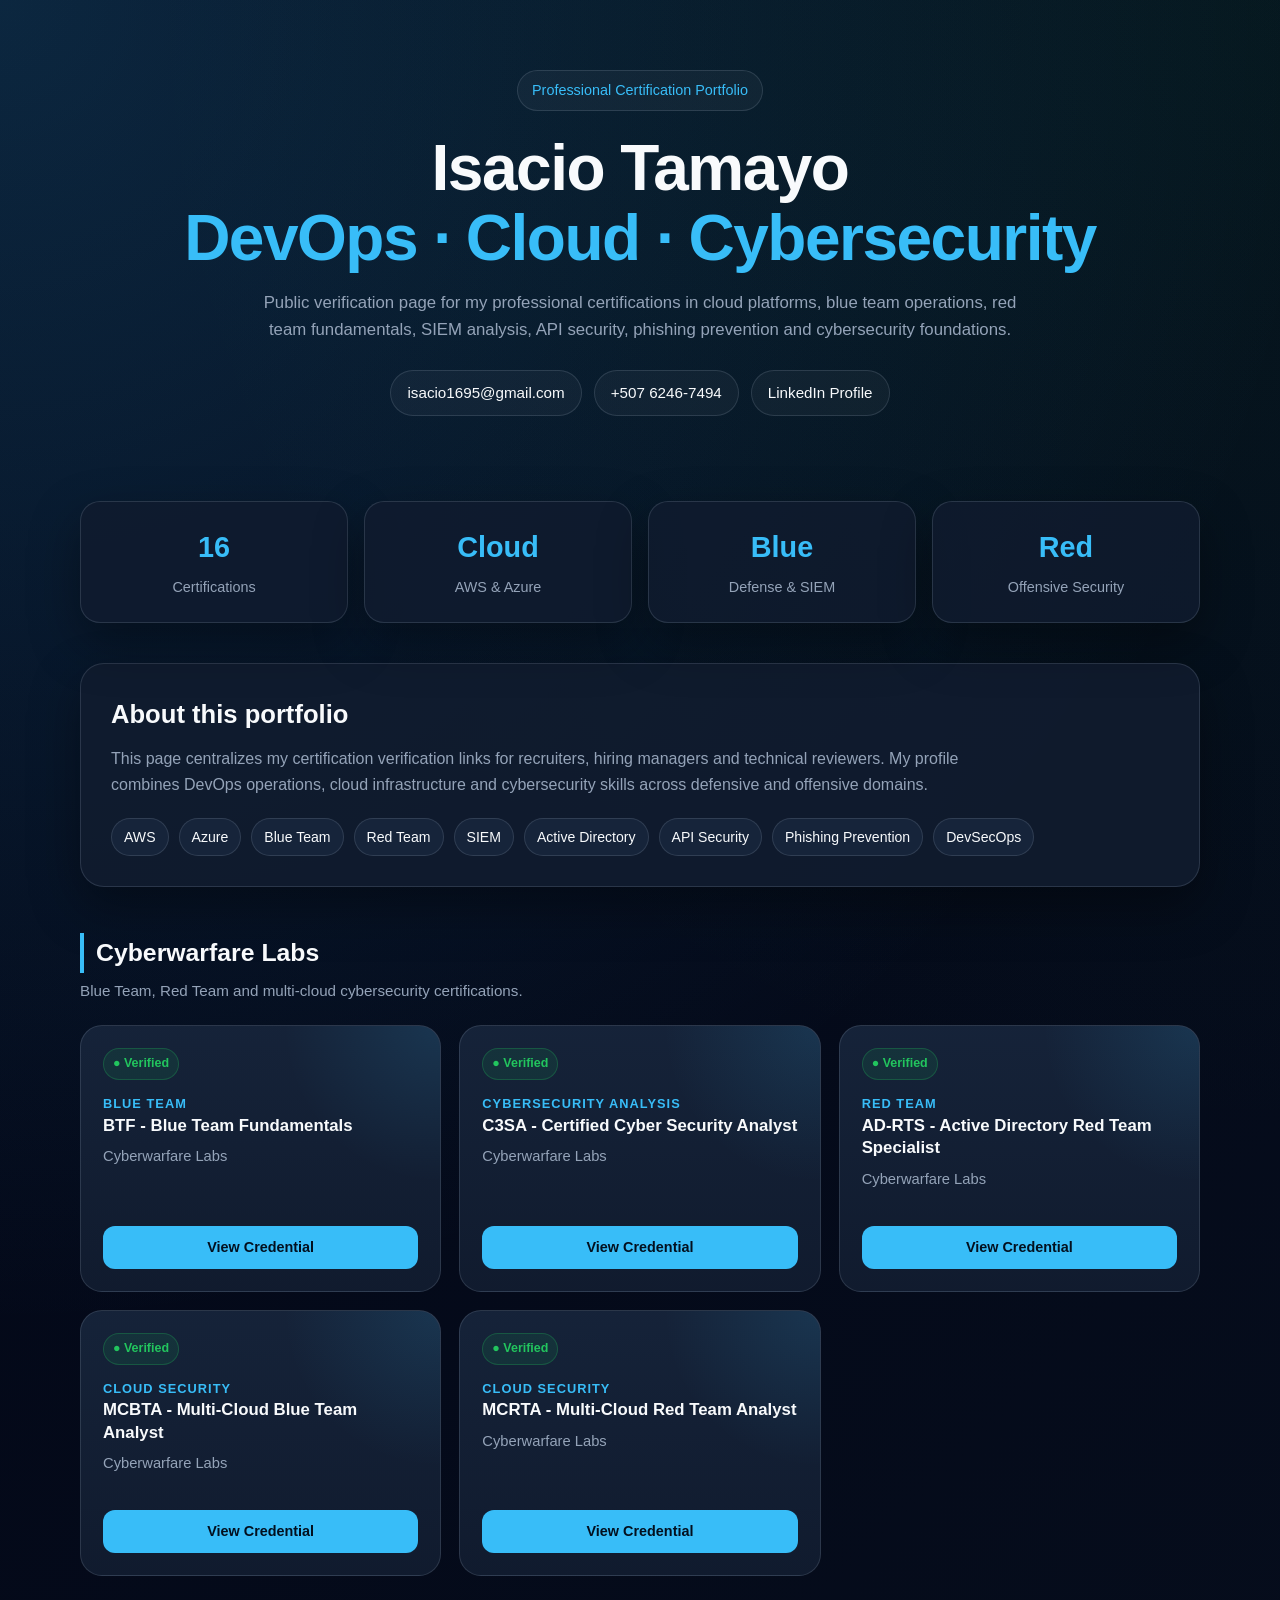
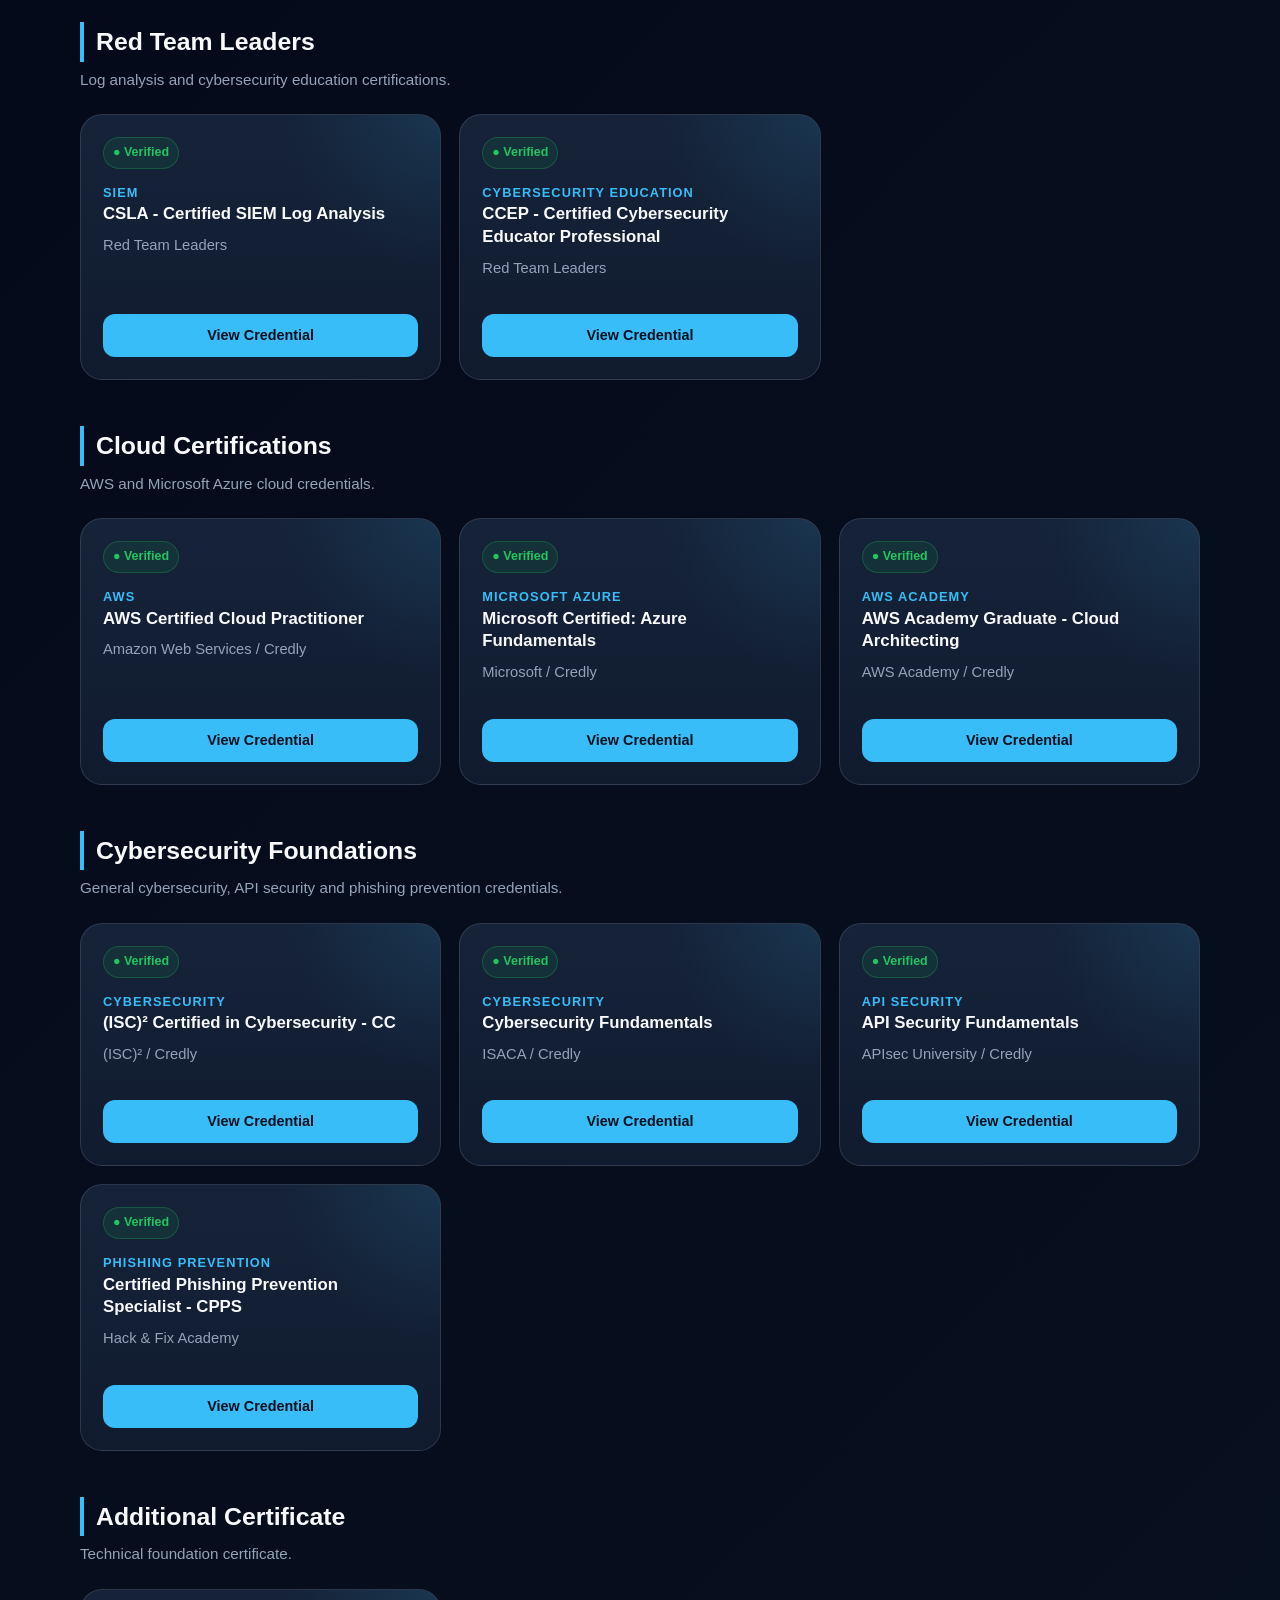
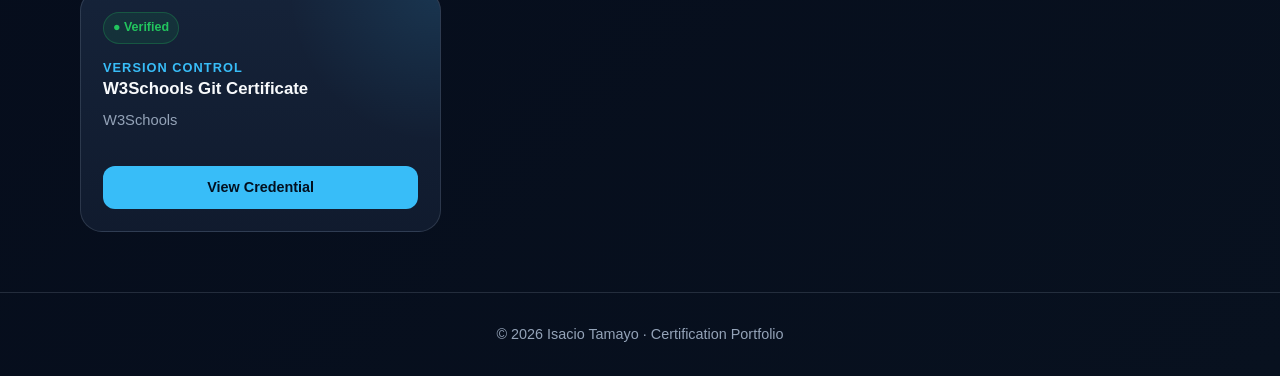
==== index.html @ d06b1fb9 "Crear index.html" ====
<!DOCTYPE html>
<html lang="en">
<head>
  <meta charset="UTF-8" />
  <meta name="viewport" content="width=device-width, initial-scale=1.0" />
  <title>Isacio Tamayo | Certifications Portfolio</title>

  <meta name="description" content="Professional certification portfolio for Isacio Tamayo in DevOps, Cloud, Blue Team, Red Team and Cybersecurity." />
  <meta name="author" content="Isacio Tamayo" />

  <style>
    :root {
      --bg: #08111f;
      --bg-soft: #0f1b2e;
      --card: #111c2f;
      --card-light: #16243a;
      --text: #f8fafc;
      --muted: #94a3b8;
      --accent: #38bdf8;
      --accent-soft: rgba(56, 189, 248, 0.12);
      --border: rgba(148, 163, 184, 0.2);
      --success: #22c55e;
      --shadow: 0 20px 50px rgba(0, 0, 0, 0.35);
    }

    * {
      box-sizing: border-box;
      margin: 0;
      padding: 0;
    }

    html {
      scroll-behavior: smooth;
    }

    body {
      font-family: Inter, Arial, Helvetica, sans-serif;
      background:
        radial-gradient(circle at top left, rgba(56, 189, 248, 0.18), transparent 35%),
        radial-gradient(circle at top right, rgba(34, 197, 94, 0.08), transparent 30%),
        linear-gradient(135deg, #020617, var(--bg));
      color: var(--text);
      line-height: 1.6;
    }

    a {
      color: inherit;
    }

    .container {
      width: min(1120px, 92%);
      margin: auto;
    }

    .hero {
      padding: 70px 0 45px;
      text-align: center;
    }

    .badge-top {
      display: inline-flex;
      align-items: center;
      gap: 8px;
      padding: 8px 14px;
      border: 1px solid var(--border);
      background: rgba(255, 255, 255, 0.04);
      color: var(--accent);
      border-radius: 999px;
      font-size: 0.9rem;
      margin-bottom: 22px;
    }

    .hero h1 {
      font-size: clamp(2.2rem, 5vw, 4rem);
      line-height: 1.1;
      margin-bottom: 16px;
      letter-spacing: -1.5px;
    }

    .hero h1 span {
      color: var(--accent);
    }

    .hero p {
      max-width: 780px;
      margin: 0 auto 26px;
      color: var(--muted);
      font-size: 1.05rem;
    }

    .contact {
      display: flex;
      justify-content: center;
      flex-wrap: wrap;
      gap: 12px;
      margin-top: 24px;
    }

    .contact a {
      text-decoration: none;
      padding: 10px 16px;
      border-radius: 999px;
      border: 1px solid var(--border);
      background: rgba(255, 255, 255, 0.04);
      color: var(--text);
      transition: 0.2s ease;
      font-size: 0.95rem;
    }

    .contact a:hover {
      border-color: var(--accent);
      background: var(--accent-soft);
      color: var(--accent);
    }

    .stats {
      display: grid;
      grid-template-columns: repeat(4, 1fr);
      gap: 16px;
      margin: 40px 0;
    }

    .stat {
      background: rgba(17, 28, 47, 0.82);
      border: 1px solid var(--border);
      border-radius: 20px;
      padding: 22px;
      text-align: center;
      box-shadow: var(--shadow);
    }

    .stat strong {
      display: block;
      font-size: 1.8rem;
      color: var(--accent);
      margin-bottom: 4px;
    }

    .stat span {
      color: var(--muted);
      font-size: 0.9rem;
    }

    .summary {
      background: rgba(17, 28, 47, 0.9);
      border: 1px solid var(--border);
      border-radius: 24px;
      padding: 30px;
      box-shadow: var(--shadow);
      margin-bottom: 42px;
    }

    .summary h2 {
      margin-bottom: 12px;
      font-size: 1.6rem;
    }

    .summary p {
      color: var(--muted);
      max-width: 900px;
    }

    .tags {
      display: flex;
      flex-wrap: wrap;
      gap: 10px;
      margin-top: 20px;
    }

    .tag {
      border: 1px solid var(--border);
      background: var(--card-light);
      padding: 7px 12px;
      border-radius: 999px;
      color: var(--text);
      font-size: 0.88rem;
    }

    section {
      margin: 46px 0;
    }

    .section-header {
      margin-bottom: 22px;
    }

    .section-header h2 {
      font-size: 1.55rem;
      border-left: 4px solid var(--accent);
      padding-left: 12px;
      margin-bottom: 6px;
    }

    .section-header p {
      color: var(--muted);
      font-size: 0.95rem;
    }

    .grid {
      display: grid;
      grid-template-columns: repeat(3, 1fr);
      gap: 18px;
    }

    .cert-card {
      position: relative;
      overflow: hidden;
      background: linear-gradient(180deg, rgba(22, 36, 58, 0.96), rgba(17, 28, 47, 0.96));
      border: 1px solid var(--border);
      border-radius: 22px;
      padding: 22px;
      min-height: 215px;
      display: flex;
      flex-direction: column;
      justify-content: space-between;
      transition: 0.2s ease;
    }

    .cert-card::before {
      content: "";
      position: absolute;
      inset: 0;
      background: radial-gradient(circle at top right, rgba(56, 189, 248, 0.12), transparent 35%);
      pointer-events: none;
    }

    .cert-card:hover {
      transform: translateY(-5px);
      border-color: rgba(56, 189, 248, 0.65);
      box-shadow: var(--shadow);
    }

    .cert-body {
      position: relative;
      z-index: 1;
    }

    .verified {
      display: inline-flex;
      align-items: center;
      gap: 6px;
      color: var(--success);
      background: rgba(34, 197, 94, 0.1);
      border: 1px solid rgba(34, 197, 94, 0.25);
      padding: 5px 9px;
      border-radius: 999px;
      font-size: 0.78rem;
      font-weight: 700;
      margin-bottom: 14px;
    }

    .cert-card h3 {
      font-size: 1.05rem;
      margin-bottom: 8px;
      line-height: 1.35;
    }

    .issuer {
      color: var(--muted);
      font-size: 0.92rem;
      margin-bottom: 16px;
    }

    .category {
      color: var(--accent);
      font-size: 0.8rem;
      font-weight: 700;
      text-transform: uppercase;
      letter-spacing: 0.08em;
    }

    .cert-link {
      position: relative;
      z-index: 1;
      display: inline-flex;
      justify-content: center;
      align-items: center;
      text-decoration: none;
      background: var(--accent);
      color: #03101f;
      padding: 10px 13px;
      border-radius: 12px;
      font-weight: 800;
      font-size: 0.9rem;
      transition: 0.2s ease;
      margin-top: 18px;
    }

    .cert-link:hover {
      filter: brightness(1.08);
      transform: translateY(-1px);
    }

    footer {
      margin-top: 60px;
      padding: 30px 0;
      text-align: center;
      border-top: 1px solid var(--border);
      color: var(--muted);
      font-size: 0.9rem;
    }

    @media (max-width: 900px) {
      .stats {
        grid-template-columns: repeat(2, 1fr);
      }

      .grid {
        grid-template-columns: repeat(2, 1fr);
      }
    }

    @media (max-width: 620px) {
      .hero {
        padding-top: 45px;
      }

      .stats,
      .grid {
        grid-template-columns: 1fr;
      }

      .summary {
        padding: 22px;
      }

      .cert-card {
        min-height: auto;
      }
    }
  </style>
</head>

<body>
  <header class="hero">
    <div class="container">
      <div class="badge-top">Professional Certification Portfolio</div>

      <h1>Isacio Tamayo<br><span>DevOps · Cloud · Cybersecurity</span></h1>

      <p>
        Public verification page for my professional certifications in cloud platforms,
        blue team operations, red team fundamentals, SIEM analysis, API security,
        phishing prevention and cybersecurity foundations.
      </p>

      <div class="contact">
        <a href="mailto:isacio1695@gmail.com">isacio1695@gmail.com</a>
        <a href="tel:+50762467494">+507 6246-7494</a>
        <a href="https://www.linkedin.com/in/isaciotamayo/" target="_blank" rel="noopener noreferrer">LinkedIn Profile</a>
      </div>
    </div>
  </header>

  <main class="container">
    <div class="stats">
      <div class="stat">
        <strong>16</strong>
        <span>Certifications</span>
      </div>
      <div class="stat">
        <strong>Cloud</strong>
        <span>AWS & Azure</span>
      </div>
      <div class="stat">
        <strong>Blue</strong>
        <span>Defense & SIEM</span>
      </div>
      <div class="stat">
        <strong>Red</strong>
        <span>Offensive Security</span>
      </div>
    </div>

    <div class="summary">
      <h2>About this portfolio</h2>
      <p>
        This page centralizes my certification verification links for recruiters,
        hiring managers and technical reviewers. My profile combines DevOps operations,
        cloud infrastructure and cybersecurity skills across defensive and offensive domains.
      </p>

      <div class="tags">
        <span class="tag">AWS</span>
        <span class="tag">Azure</span>
        <span class="tag">Blue Team</span>
        <span class="tag">Red Team</span>
        <span class="tag">SIEM</span>
        <span class="tag">Active Directory</span>
        <span class="tag">API Security</span>
        <span class="tag">Phishing Prevention</span>
        <span class="tag">DevSecOps</span>
      </div>
    </div>

    <section>
      <div class="section-header">
        <h2>Cyberwarfare Labs</h2>
        <p>Blue Team, Red Team and multi-cloud cybersecurity certifications.</p>
      </div>

      <div class="grid">
        <article class="cert-card">
          <div class="cert-body">
            <div class="verified">● Verified</div>
            <div class="category">Blue Team</div>
            <h3>BTF - Blue Team Fundamentals</h3>
            <p class="issuer">Cyberwarfare Labs</p>
          </div>
          <a class="cert-link" href="https://labs.cyberwarfare.live/credential/achievement/69460b5f9f54e3df3cbbfce0" target="_blank" rel="noopener noreferrer">View Credential</a>
        </article>

        <article class="cert-card">
          <div class="cert-body">
            <div class="verified">● Verified</div>
            <div class="category">Cybersecurity Analysis</div>
            <h3>C3SA - Certified Cyber Security Analyst</h3>
            <p class="issuer">Cyberwarfare Labs</p>
          </div>
          <a class="cert-link" href="https://labs.cyberwarfare.live/credential/achievement/696ad4a96d896ee834707cb6" target="_blank" rel="noopener noreferrer">View Credential</a>
        </article>

        <article class="cert-card">
          <div class="cert-body">
            <div class="verified">● Verified</div>
            <div class="category">Red Team</div>
            <h3>AD-RTS - Active Directory Red Team Specialist</h3>
            <p class="issuer">Cyberwarfare Labs</p>
          </div>
          <a class="cert-link" href="https://labs.cyberwarfare.live/credential/achievement/69ef076441c9cc82906744a0" target="_blank" rel="noopener noreferrer">View Credential</a>
        </article>

        <article class="cert-card">
          <div class="cert-body">
            <div class="verified">● Verified</div>
            <div class="category">Cloud Security</div>
            <h3>MCBTA - Multi-Cloud Blue Team Analyst</h3>
            <p class="issuer">Cyberwarfare Labs</p>
          </div>
          <a class="cert-link" href="https://labs.cyberwarfare.live/credential/achievement/69be17f53f6937a0d91e0193" target="_blank" rel="noopener noreferrer">View Credential</a>
        </article>

        <article class="cert-card">
          <div class="cert-body">
            <div class="verified">● Verified</div>
            <div class="category">Cloud Security</div>
            <h3>MCRTA - Multi-Cloud Red Team Analyst</h3>
            <p class="issuer">Cyberwarfare Labs</p>
          </div>
          <a class="cert-link" href="https://labs.cyberwarfare.live/credential/achievement/69b8d61ac7ba6425e4980924" target="_blank" rel="noopener noreferrer">View Credential</a>
        </article>
      </div>
    </section>

    <section>
      <div class="section-header">
        <h2>Red Team Leaders</h2>
        <p>Log analysis and cybersecurity education certifications.</p>
      </div>

      <div class="grid">
        <article class="cert-card">
          <div class="cert-body">
            <div class="verified">● Verified</div>
            <div class="category">SIEM</div>
            <h3>CSLA - Certified SIEM Log Analysis</h3>
            <p class="issuer">Red Team Leaders</p>
          </div>
          <a class="cert-link" href="https://courses.redteamleaders.com/exam-completion/099fa897246fdd3c" target="_blank" rel="noopener noreferrer">View Credential</a>
        </article>

        <article class="cert-card">
          <div class="cert-body">
            <div class="verified">● Verified</div>
            <div class="category">Cybersecurity Education</div>
            <h3>CCEP - Certified Cybersecurity Educator Professional</h3>
            <p class="issuer">Red Team Leaders</p>
          </div>
          <a class="cert-link" href="https://courses.redteamleaders.com/exam-completion/eac57de91b47fc5b" target="_blank" rel="noopener noreferrer">View Credential</a>
        </article>
      </div>
    </section>

    <section>
      <div class="section-header">
        <h2>Cloud Certifications</h2>
        <p>AWS and Microsoft Azure cloud credentials.</p>
      </div>

      <div class="grid">
        <article class="cert-card">
          <div class="cert-body">
            <div class="verified">● Verified</div>
            <div class="category">AWS</div>
            <h3>AWS Certified Cloud Practitioner</h3>
            <p class="issuer">Amazon Web Services / Credly</p>
          </div>
          <a class="cert-link" href="https://www.credly.com/earner/earned/badge/c8dfe8b6-7400-4ade-a964-c6189845dde5" target="_blank" rel="noopener noreferrer">View Credential</a>
        </article>

        <article class="cert-card">
          <div class="cert-body">
            <div class="verified">● Verified</div>
            <div class="category">Microsoft Azure</div>
            <h3>Microsoft Certified: Azure Fundamentals</h3>
            <p class="issuer">Microsoft / Credly</p>
          </div>
          <a class="cert-link" href="https://www.credly.com/badges/b7243565-e5a3-4419-88e7-b3b315193b72/public_url" target="_blank" rel="noopener noreferrer">View Credential</a>
        </article>

        <article class="cert-card">
          <div class="cert-body">
            <div class="verified">● Verified</div>
            <div class="category">AWS Academy</div>
            <h3>AWS Academy Graduate - Cloud Architecting</h3>
            <p class="issuer">AWS Academy / Credly</p>
          </div>
          <a class="cert-link" href="https://www.credly.com/badges/f8daa647-c096-4b6d-a9be-473a920c295f/public_url" target="_blank" rel="noopener noreferrer">View Credential</a>
        </article>
      </div>
    </section>

    <section>
      <div class="section-header">
        <h2>Cybersecurity Foundations</h2>
        <p>General cybersecurity, API security and phishing prevention credentials.</p>
      </div>

      <div class="grid">
        <article class="cert-card">
          <div class="cert-body">
            <div class="verified">● Verified</div>
            <div class="category">Cybersecurity</div>
            <h3>(ISC)² Certified in Cybersecurity - CC</h3>
            <p class="issuer">(ISC)² / Credly</p>
          </div>
          <a class="cert-link" href="https://www.credly.com/badges/cc5c1393-2a30-4ae9-bdca-4a72f9d54a81/public_url" target="_blank" rel="noopener noreferrer">View Credential</a>
        </article>

        <article class="cert-card">
          <div class="cert-body">
            <div class="verified">● Verified</div>
            <div class="category">Cybersecurity</div>
            <h3>Cybersecurity Fundamentals</h3>
            <p class="issuer">ISACA / Credly</p>
          </div>
          <a class="cert-link" href="https://www.credly.com/earner/earned/badge/f949cec2-73e9-4dce-9a60-4c4a92e8689a" target="_blank" rel="noopener noreferrer">View Credential</a>
        </article>

        <article class="cert-card">
          <div class="cert-body">
            <div class="verified">● Verified</div>
            <div class="category">API Security</div>
            <h3>API Security Fundamentals</h3>
            <p class="issuer">APIsec University / Credly</p>
          </div>
          <a class="cert-link" href="https://www.credly.com/badges/e843fc69-724f-4def-8280-08baeab36c3f/public_url" target="_blank" rel="noopener noreferrer">View Credential</a>
        </article>

        <article class="cert-card">
          <div class="cert-body">
            <div class="verified">● Verified</div>
            <div class="category">Phishing Prevention</div>
            <h3>Certified Phishing Prevention Specialist - CPPS</h3>
            <p class="issuer">Hack & Fix Academy</p>
          </div>
          <a class="cert-link" href="https://academy.hackandfix.com/certificate-page/?user=9755&course=53700" target="_blank" rel="noopener noreferrer">View Credential</a>
        </article>
      </div>
    </section>

    <section>
      <div class="section-header">
        <h2>Additional Certificate</h2>
        <p>Technical foundation certificate.</p>
      </div>

      <div class="grid">
        <article class="cert-card">
          <div class="cert-body">
            <div class="verified">● Verified</div>
            <div class="category">Version Control</div>
            <h3>W3Schools Git Certificate</h3>
            <p class="issuer">W3Schools</p>
          </div>
          <a class="cert-link" href="https://verify.w3schools.com/1P2P8JME6N" target="_blank" rel="noopener noreferrer">View Credential</a>
        </article>
      </div>
    </section>
  </main>

  <footer>
    <p>© 2026 Isacio Tamayo · Certification Portfolio</p>
  </footer>
</body>
</html>
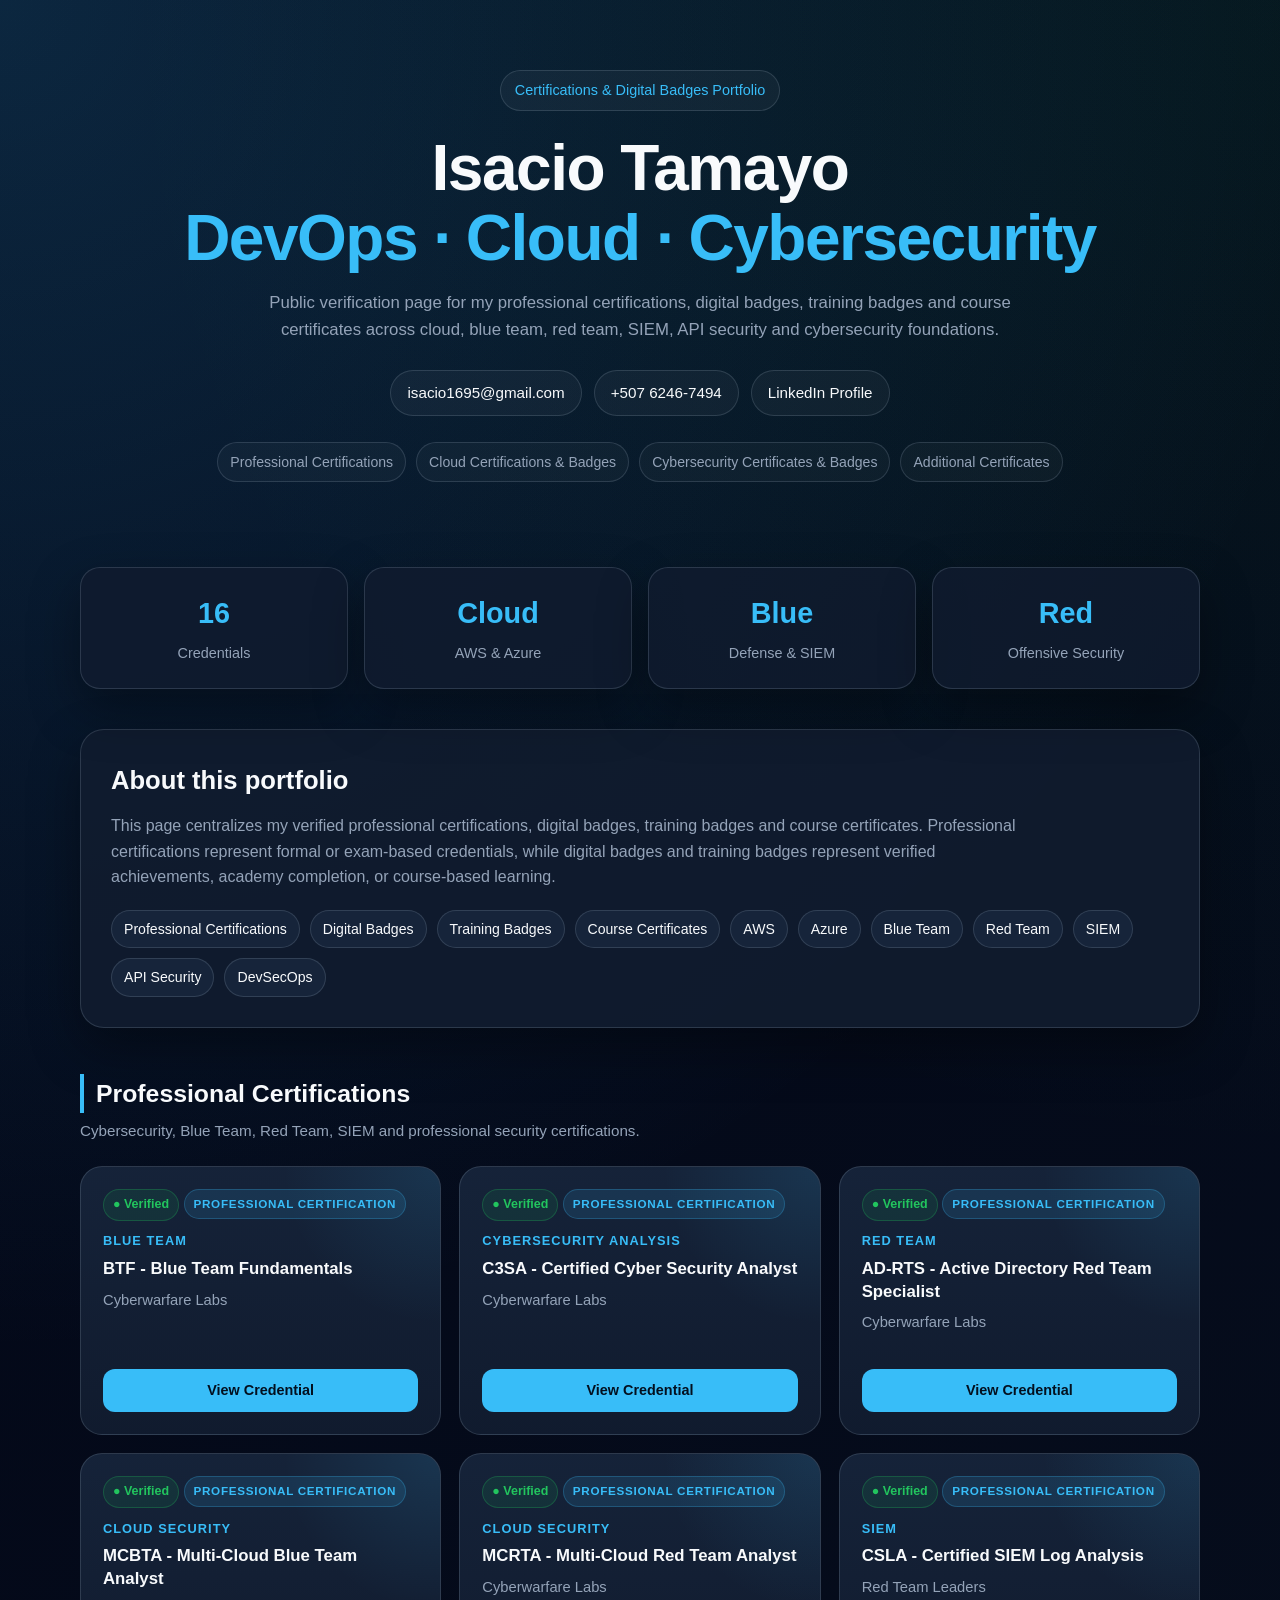
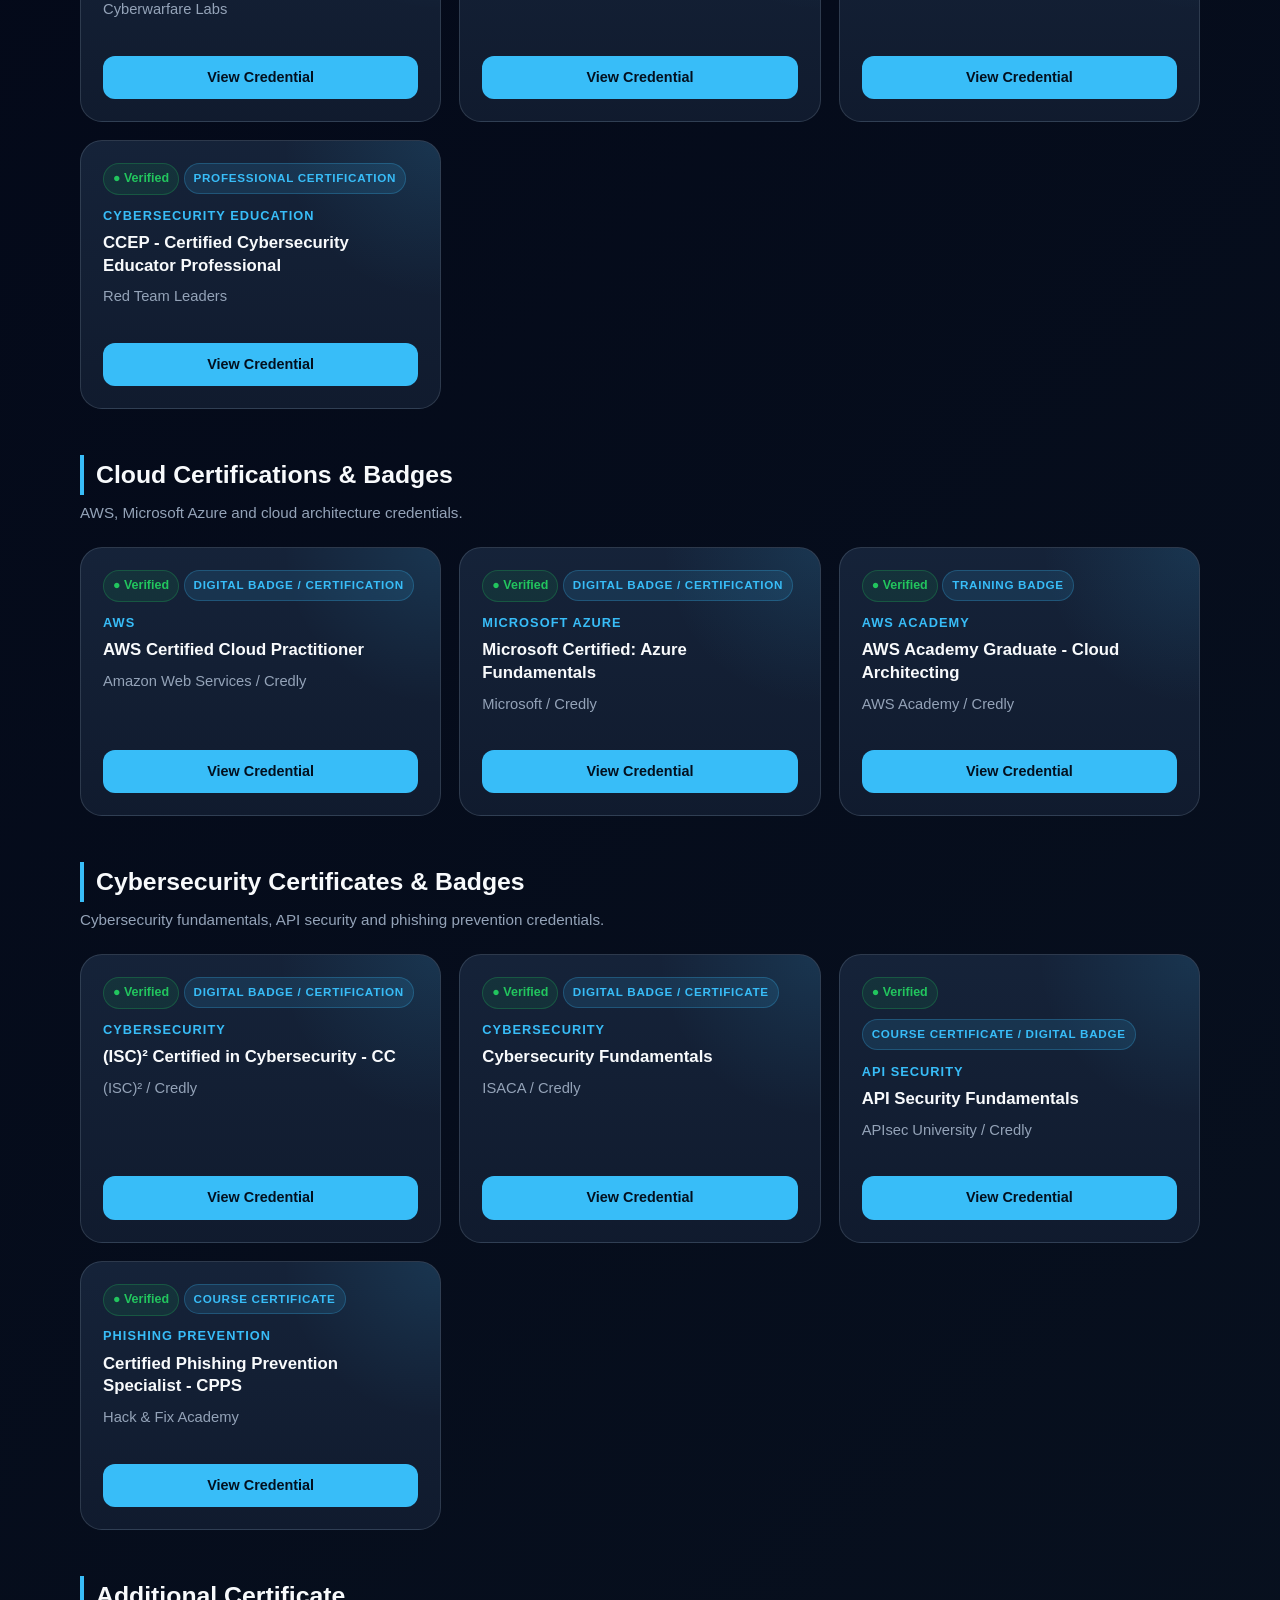
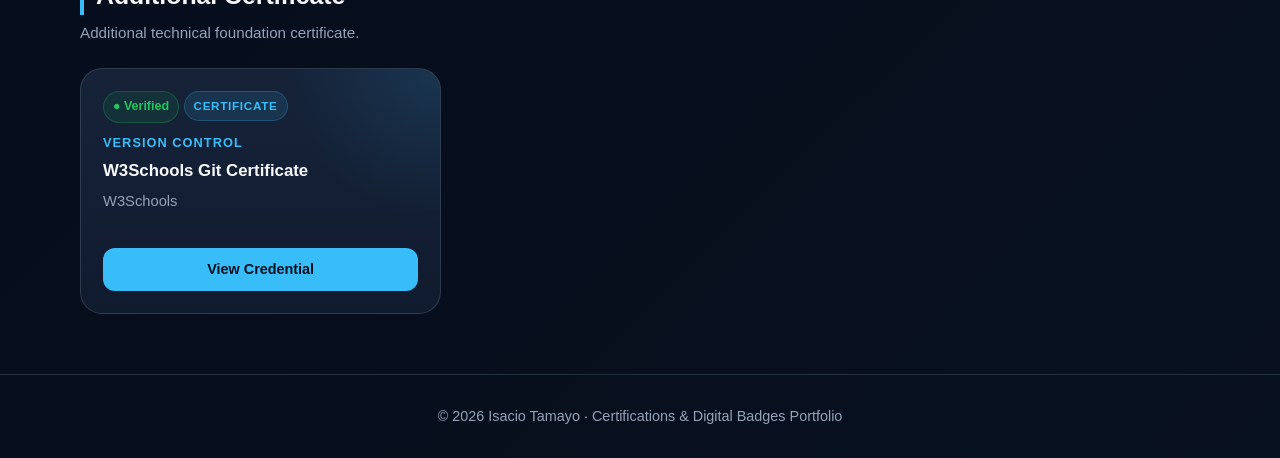
==== commit cbdc60b3: "Actualizar index.html" ====
--- a/index.html
+++ b/index.html
@@ -3,22 +3,22 @@
 <head>
   <meta charset="UTF-8" />
   <meta name="viewport" content="width=device-width, initial-scale=1.0" />
-  <title>Isacio Tamayo | Certifications Portfolio</title>
-
-  <meta name="description" content="Professional certification portfolio for Isacio Tamayo in DevOps, Cloud, Blue Team, Red Team and Cybersecurity." />
+
+  <title>Isacio Tamayo | Certifications & Badges</title>
+
+  <meta name="description" content="Professional certifications and digital badges portfolio for Isacio Tamayo in DevOps, Cloud and Cybersecurity." />
   <meta name="author" content="Isacio Tamayo" />
 
   <style>
     :root {
       --bg: #08111f;
-      --bg-soft: #0f1b2e;
       --card: #111c2f;
       --card-light: #16243a;
       --text: #f8fafc;
       --muted: #94a3b8;
       --accent: #38bdf8;
       --accent-soft: rgba(56, 189, 248, 0.12);
-      --border: rgba(148, 163, 184, 0.2);
+      --border: rgba(148, 163, 184, 0.22);
       --success: #22c55e;
       --shadow: 0 20px 50px rgba(0, 0, 0, 0.35);
     }
@@ -43,10 +43,6 @@
       line-height: 1.6;
     }
 
-    a {
-      color: inherit;
-    }
-
     .container {
       width: min(1120px, 92%);
       margin: auto;
@@ -59,8 +55,6 @@
 
     .badge-top {
       display: inline-flex;
-      align-items: center;
-      gap: 8px;
       padding: 8px 14px;
       border: 1px solid var(--border);
       background: rgba(255, 255, 255, 0.04);
@@ -82,7 +76,7 @@
     }
 
     .hero p {
-      max-width: 780px;
+      max-width: 820px;
       margin: 0 auto 26px;
       color: var(--muted);
       font-size: 1.05rem;
@@ -113,6 +107,29 @@
       color: var(--accent);
     }
 
+    .nav {
+      display: flex;
+      justify-content: center;
+      flex-wrap: wrap;
+      gap: 10px;
+      margin-top: 26px;
+    }
+
+    .nav a {
+      text-decoration: none;
+      color: var(--muted);
+      border: 1px solid var(--border);
+      padding: 8px 12px;
+      border-radius: 999px;
+      font-size: 0.88rem;
+      background: rgba(255, 255, 255, 0.03);
+    }
+
+    .nav a:hover {
+      color: var(--accent);
+      border-color: var(--accent);
+    }
+
     .stats {
       display: grid;
       grid-template-columns: repeat(4, 1fr);
@@ -157,7 +174,7 @@
 
     .summary p {
       color: var(--muted);
-      max-width: 900px;
+      max-width: 920px;
     }
 
     .tags {
@@ -209,7 +226,7 @@
       border: 1px solid var(--border);
       border-radius: 22px;
       padding: 22px;
-      min-height: 215px;
+      min-height: 240px;
       display: flex;
       flex-direction: column;
       justify-content: space-between;
@@ -237,8 +254,6 @@
 
     .verified {
       display: inline-flex;
-      align-items: center;
-      gap: 6px;
       color: var(--success);
       background: rgba(34, 197, 94, 0.1);
       border: 1px solid rgba(34, 197, 94, 0.25);
@@ -246,19 +261,21 @@
       border-radius: 999px;
       font-size: 0.78rem;
       font-weight: 700;
-      margin-bottom: 14px;
-    }
-
-    .cert-card h3 {
-      font-size: 1.05rem;
-      margin-bottom: 8px;
-      line-height: 1.35;
-    }
-
-    .issuer {
-      color: var(--muted);
-      font-size: 0.92rem;
-      margin-bottom: 16px;
+      margin-bottom: 10px;
+    }
+
+    .type {
+      display: inline-block;
+      margin-bottom: 12px;
+      padding: 5px 9px;
+      border-radius: 999px;
+      background: rgba(56, 189, 248, 0.12);
+      color: var(--accent);
+      border: 1px solid rgba(56, 189, 248, 0.25);
+      font-size: 0.73rem;
+      font-weight: 800;
+      text-transform: uppercase;
+      letter-spacing: 0.06em;
     }
 
     .category {
@@ -267,6 +284,19 @@
       font-weight: 700;
       text-transform: uppercase;
       letter-spacing: 0.08em;
+      margin-bottom: 6px;
+    }
+
+    .cert-card h3 {
+      font-size: 1.05rem;
+      margin-bottom: 8px;
+      line-height: 1.35;
+    }
+
+    .issuer {
+      color: var(--muted);
+      font-size: 0.92rem;
+      margin-bottom: 16px;
     }
 
     .cert-link {
@@ -301,10 +331,7 @@
     }
 
     @media (max-width: 900px) {
-      .stats {
-        grid-template-columns: repeat(2, 1fr);
-      }
-
+      .stats,
       .grid {
         grid-template-columns: repeat(2, 1fr);
       }
@@ -334,14 +361,14 @@
 <body>
   <header class="hero">
     <div class="container">
-      <div class="badge-top">Professional Certification Portfolio</div>
+      <div class="badge-top">Certifications & Digital Badges Portfolio</div>
 
       <h1>Isacio Tamayo<br><span>DevOps · Cloud · Cybersecurity</span></h1>
 
       <p>
-        Public verification page for my professional certifications in cloud platforms,
-        blue team operations, red team fundamentals, SIEM analysis, API security,
-        phishing prevention and cybersecurity foundations.
+        Public verification page for my professional certifications, digital badges,
+        training badges and course certificates across cloud, blue team, red team,
+        SIEM, API security and cybersecurity foundations.
       </p>
 
       <div class="contact">
@@ -349,6 +376,13 @@
         <a href="tel:+50762467494">+507 6246-7494</a>
         <a href="https://www.linkedin.com/in/isaciotamayo/" target="_blank" rel="noopener noreferrer">LinkedIn Profile</a>
       </div>
+
+      <nav class="nav">
+        <a href="#professional-certifications">Professional Certifications</a>
+        <a href="#cloud-badges">Cloud Certifications & Badges</a>
+        <a href="#cybersecurity-badges">Cybersecurity Certificates & Badges</a>
+        <a href="#additional">Additional Certificates</a>
+      </nav>
     </div>
   </header>
 
@@ -356,7 +390,7 @@
     <div class="stats">
       <div class="stat">
         <strong>16</strong>
-        <span>Certifications</span>
+        <span>Credentials</span>
       </div>
       <div class="stat">
         <strong>Cloud</strong>
@@ -375,34 +409,38 @@
     <div class="summary">
       <h2>About this portfolio</h2>
       <p>
-        This page centralizes my certification verification links for recruiters,
-        hiring managers and technical reviewers. My profile combines DevOps operations,
-        cloud infrastructure and cybersecurity skills across defensive and offensive domains.
+        This page centralizes my verified professional certifications, digital badges,
+        training badges and course certificates. Professional certifications represent
+        formal or exam-based credentials, while digital badges and training badges represent
+        verified achievements, academy completion, or course-based learning.
       </p>
 
       <div class="tags">
+        <span class="tag">Professional Certifications</span>
+        <span class="tag">Digital Badges</span>
+        <span class="tag">Training Badges</span>
+        <span class="tag">Course Certificates</span>
         <span class="tag">AWS</span>
         <span class="tag">Azure</span>
         <span class="tag">Blue Team</span>
         <span class="tag">Red Team</span>
         <span class="tag">SIEM</span>
-        <span class="tag">Active Directory</span>
         <span class="tag">API Security</span>
-        <span class="tag">Phishing Prevention</span>
         <span class="tag">DevSecOps</span>
       </div>
     </div>
 
-    <section>
+    <section id="professional-certifications">
       <div class="section-header">
-        <h2>Cyberwarfare Labs</h2>
-        <p>Blue Team, Red Team and multi-cloud cybersecurity certifications.</p>
+        <h2>Professional Certifications</h2>
+        <p>Cybersecurity, Blue Team, Red Team, SIEM and professional security certifications.</p>
       </div>
 
       <div class="grid">
         <article class="cert-card">
           <div class="cert-body">
             <div class="verified">● Verified</div>
+            <div class="type">Professional Certification</div>
             <div class="category">Blue Team</div>
             <h3>BTF - Blue Team Fundamentals</h3>
             <p class="issuer">Cyberwarfare Labs</p>
@@ -413,6 +451,7 @@
         <article class="cert-card">
           <div class="cert-body">
             <div class="verified">● Verified</div>
+            <div class="type">Professional Certification</div>
             <div class="category">Cybersecurity Analysis</div>
             <h3>C3SA - Certified Cyber Security Analyst</h3>
             <p class="issuer">Cyberwarfare Labs</p>
@@ -423,6 +462,7 @@
         <article class="cert-card">
           <div class="cert-body">
             <div class="verified">● Verified</div>
+            <div class="type">Professional Certification</div>
             <div class="category">Red Team</div>
             <h3>AD-RTS - Active Directory Red Team Specialist</h3>
             <p class="issuer">Cyberwarfare Labs</p>
@@ -433,6 +473,7 @@
         <article class="cert-card">
           <div class="cert-body">
             <div class="verified">● Verified</div>
+            <div class="type">Professional Certification</div>
             <div class="category">Cloud Security</div>
             <h3>MCBTA - Multi-Cloud Blue Team Analyst</h3>
             <p class="issuer">Cyberwarfare Labs</p>
@@ -443,25 +484,18 @@
         <article class="cert-card">
           <div class="cert-body">
             <div class="verified">● Verified</div>
+            <div class="type">Professional Certification</div>
             <div class="category">Cloud Security</div>
             <h3>MCRTA - Multi-Cloud Red Team Analyst</h3>
             <p class="issuer">Cyberwarfare Labs</p>
           </div>
           <a class="cert-link" href="https://labs.cyberwarfare.live/credential/achievement/69b8d61ac7ba6425e4980924" target="_blank" rel="noopener noreferrer">View Credential</a>
         </article>
-      </div>
-    </section>
-
-    <section>
-      <div class="section-header">
-        <h2>Red Team Leaders</h2>
-        <p>Log analysis and cybersecurity education certifications.</p>
-      </div>
-
-      <div class="grid">
-        <article class="cert-card">
-          <div class="cert-body">
-            <div class="verified">● Verified</div>
+
+        <article class="cert-card">
+          <div class="cert-body">
+            <div class="verified">● Verified</div>
+            <div class="type">Professional Certification</div>
             <div class="category">SIEM</div>
             <h3>CSLA - Certified SIEM Log Analysis</h3>
             <p class="issuer">Red Team Leaders</p>
@@ -472,6 +506,7 @@
         <article class="cert-card">
           <div class="cert-body">
             <div class="verified">● Verified</div>
+            <div class="type">Professional Certification</div>
             <div class="category">Cybersecurity Education</div>
             <h3>CCEP - Certified Cybersecurity Educator Professional</h3>
             <p class="issuer">Red Team Leaders</p>
@@ -481,16 +516,17 @@
       </div>
     </section>
 
-    <section>
+    <section id="cloud-badges">
       <div class="section-header">
-        <h2>Cloud Certifications</h2>
-        <p>AWS and Microsoft Azure cloud credentials.</p>
+        <h2>Cloud Certifications & Badges</h2>
+        <p>AWS, Microsoft Azure and cloud architecture credentials.</p>
       </div>
 
       <div class="grid">
         <article class="cert-card">
           <div class="cert-body">
             <div class="verified">● Verified</div>
+            <div class="type">Digital Badge / Certification</div>
             <div class="category">AWS</div>
             <h3>AWS Certified Cloud Practitioner</h3>
             <p class="issuer">Amazon Web Services / Credly</p>
@@ -501,6 +537,7 @@
         <article class="cert-card">
           <div class="cert-body">
             <div class="verified">● Verified</div>
+            <div class="type">Digital Badge / Certification</div>
             <div class="category">Microsoft Azure</div>
             <h3>Microsoft Certified: Azure Fundamentals</h3>
             <p class="issuer">Microsoft / Credly</p>
@@ -511,6 +548,7 @@
         <article class="cert-card">
           <div class="cert-body">
             <div class="verified">● Verified</div>
+            <div class="type">Training Badge</div>
             <div class="category">AWS Academy</div>
             <h3>AWS Academy Graduate - Cloud Architecting</h3>
             <p class="issuer">AWS Academy / Credly</p>
@@ -520,16 +558,17 @@
       </div>
     </section>
 
-    <section>
+    <section id="cybersecurity-badges">
       <div class="section-header">
-        <h2>Cybersecurity Foundations</h2>
-        <p>General cybersecurity, API security and phishing prevention credentials.</p>
+        <h2>Cybersecurity Certificates & Badges</h2>
+        <p>Cybersecurity fundamentals, API security and phishing prevention credentials.</p>
       </div>
 
       <div class="grid">
         <article class="cert-card">
           <div class="cert-body">
             <div class="verified">● Verified</div>
+            <div class="type">Digital Badge / Certification</div>
             <div class="category">Cybersecurity</div>
             <h3>(ISC)² Certified in Cybersecurity - CC</h3>
             <p class="issuer">(ISC)² / Credly</p>
@@ -540,6 +579,7 @@
         <article class="cert-card">
           <div class="cert-body">
             <div class="verified">● Verified</div>
+            <div class="type">Digital Badge / Certificate</div>
             <div class="category">Cybersecurity</div>
             <h3>Cybersecurity Fundamentals</h3>
             <p class="issuer">ISACA / Credly</p>
@@ -550,6 +590,7 @@
         <article class="cert-card">
           <div class="cert-body">
             <div class="verified">● Verified</div>
+            <div class="type">Course Certificate / Digital Badge</div>
             <div class="category">API Security</div>
             <h3>API Security Fundamentals</h3>
             <p class="issuer">APIsec University / Credly</p>
@@ -560,6 +601,7 @@
         <article class="cert-card">
           <div class="cert-body">
             <div class="verified">● Verified</div>
+            <div class="type">Course Certificate</div>
             <div class="category">Phishing Prevention</div>
             <h3>Certified Phishing Prevention Specialist - CPPS</h3>
             <p class="issuer">Hack & Fix Academy</p>
@@ -569,16 +611,17 @@
       </div>
     </section>
 
-    <section>
+    <section id="additional">
       <div class="section-header">
         <h2>Additional Certificate</h2>
-        <p>Technical foundation certificate.</p>
+        <p>Additional technical foundation certificate.</p>
       </div>
 
       <div class="grid">
         <article class="cert-card">
           <div class="cert-body">
             <div class="verified">● Verified</div>
+            <div class="type">Certificate</div>
             <div class="category">Version Control</div>
             <h3>W3Schools Git Certificate</h3>
             <p class="issuer">W3Schools</p>
@@ -590,7 +633,7 @@
   </main>
 
   <footer>
-    <p>© 2026 Isacio Tamayo · Certification Portfolio</p>
+    <p>© 2026 Isacio Tamayo · Certifications & Digital Badges Portfolio</p>
   </footer>
 </body>
 </html>
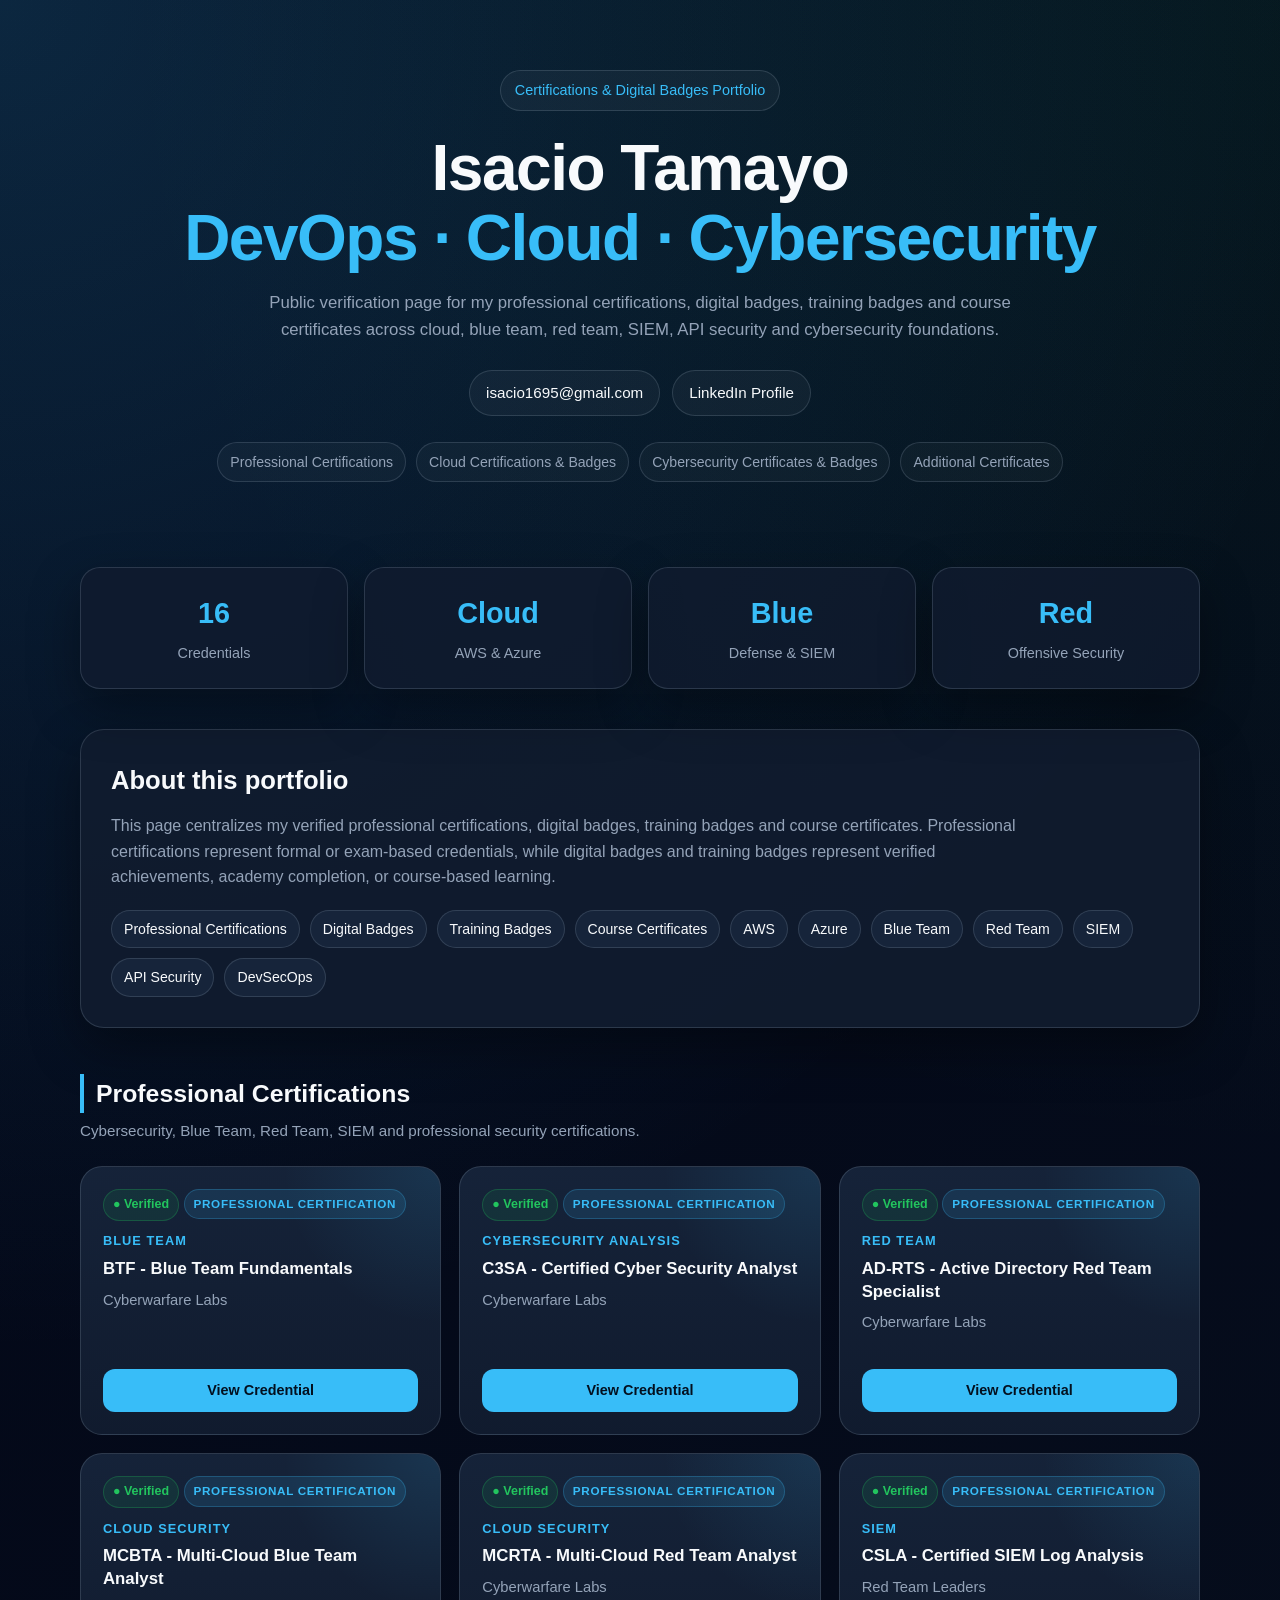
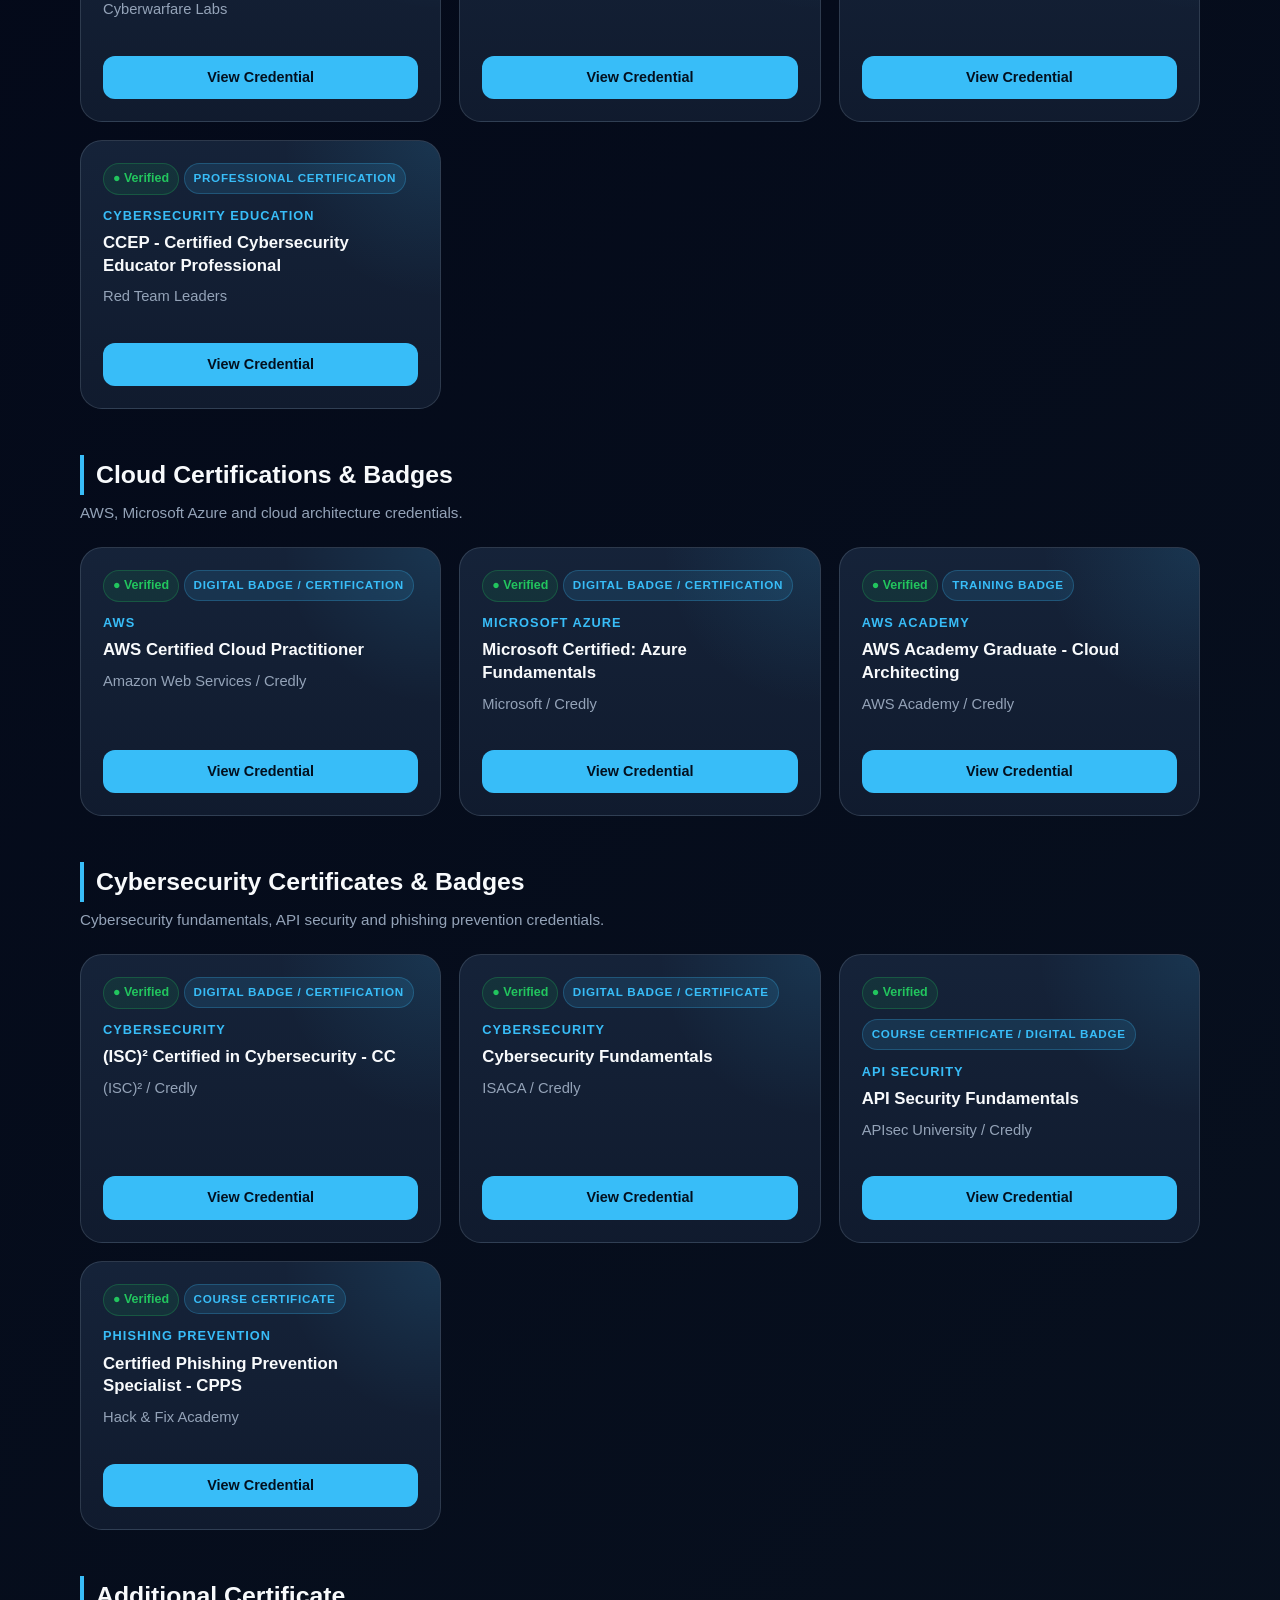
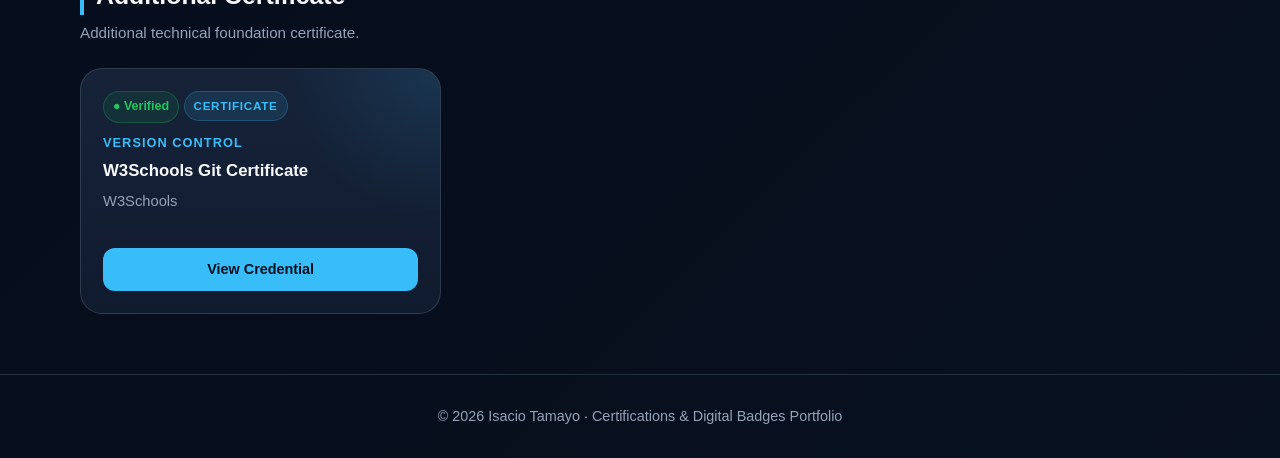
==== commit da9f9fdf: "Actualizar index.html" ====
--- a/index.html
+++ b/index.html
@@ -373,7 +373,6 @@
 
       <div class="contact">
         <a href="mailto:isacio1695@gmail.com">isacio1695@gmail.com</a>
-        <a href="tel:+50762467494">+507 6246-7494</a>
         <a href="https://www.linkedin.com/in/isaciotamayo/" target="_blank" rel="noopener noreferrer">LinkedIn Profile</a>
       </div>
 
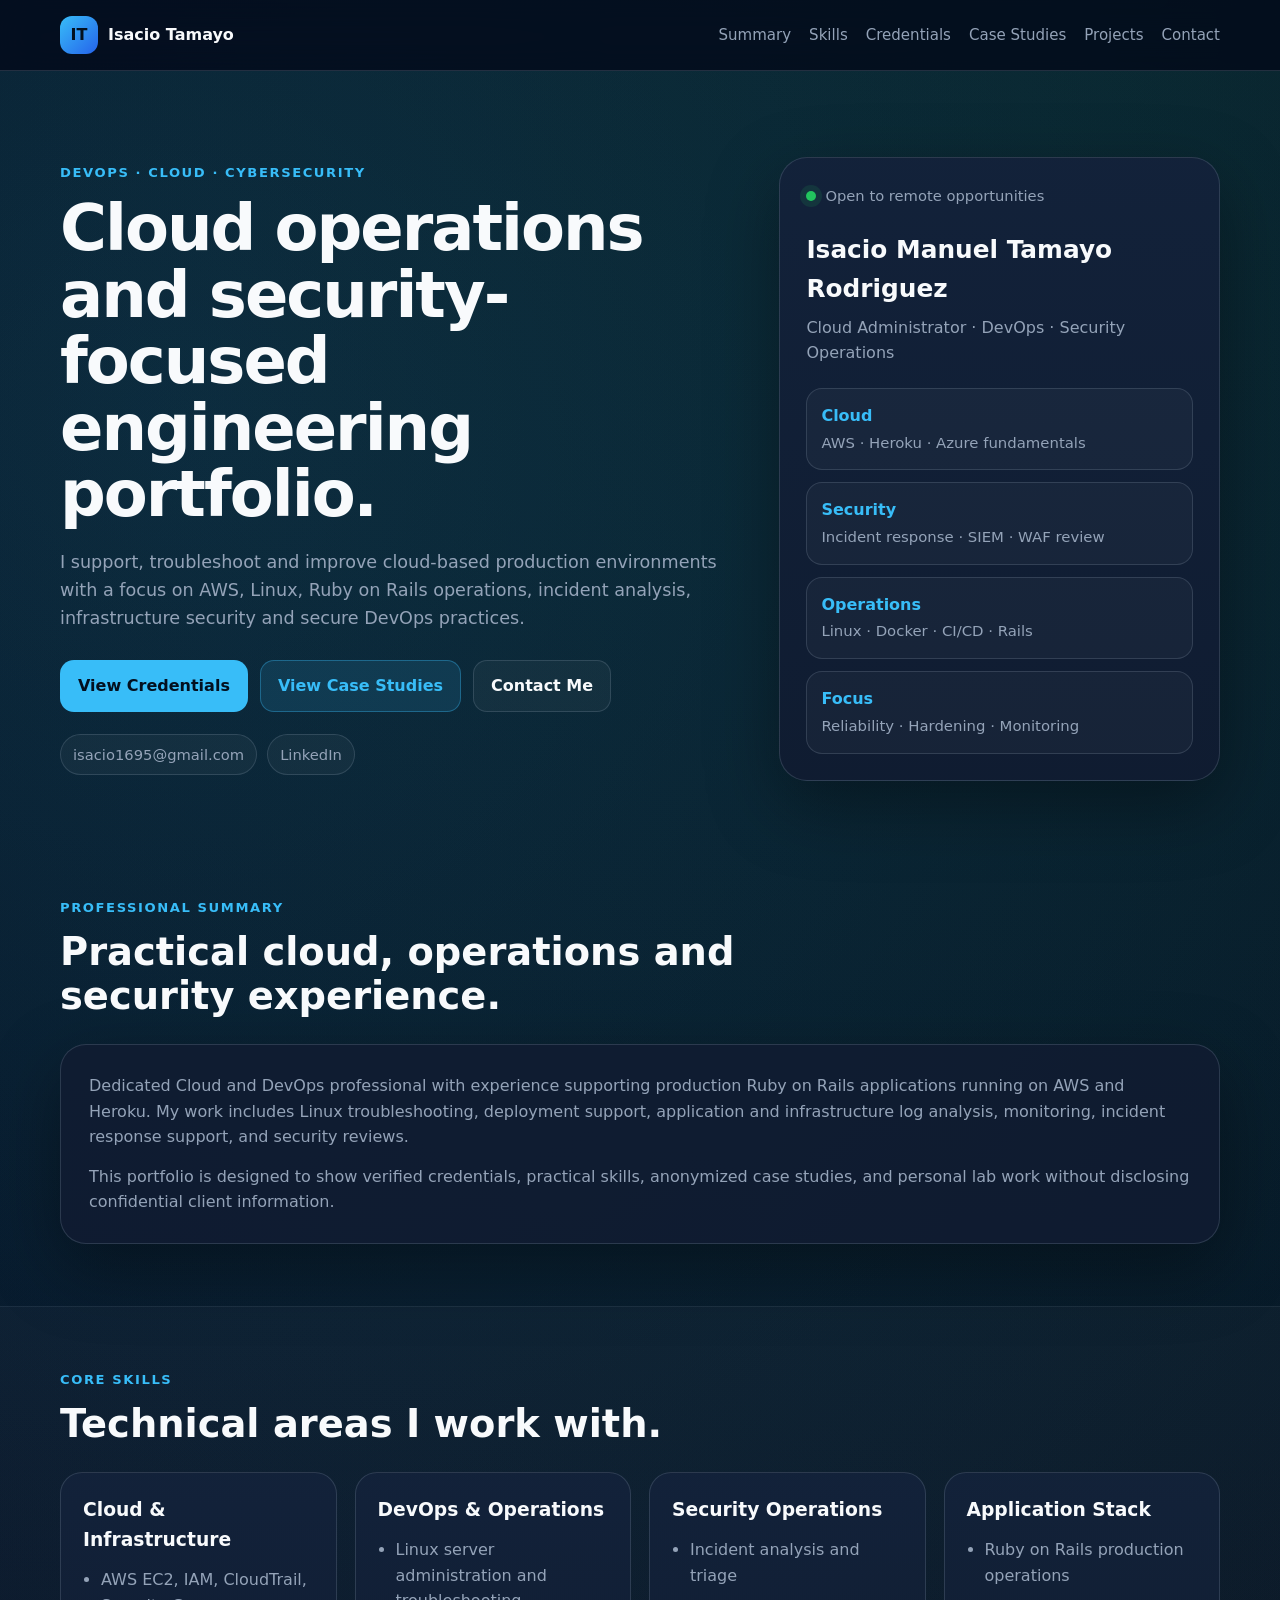
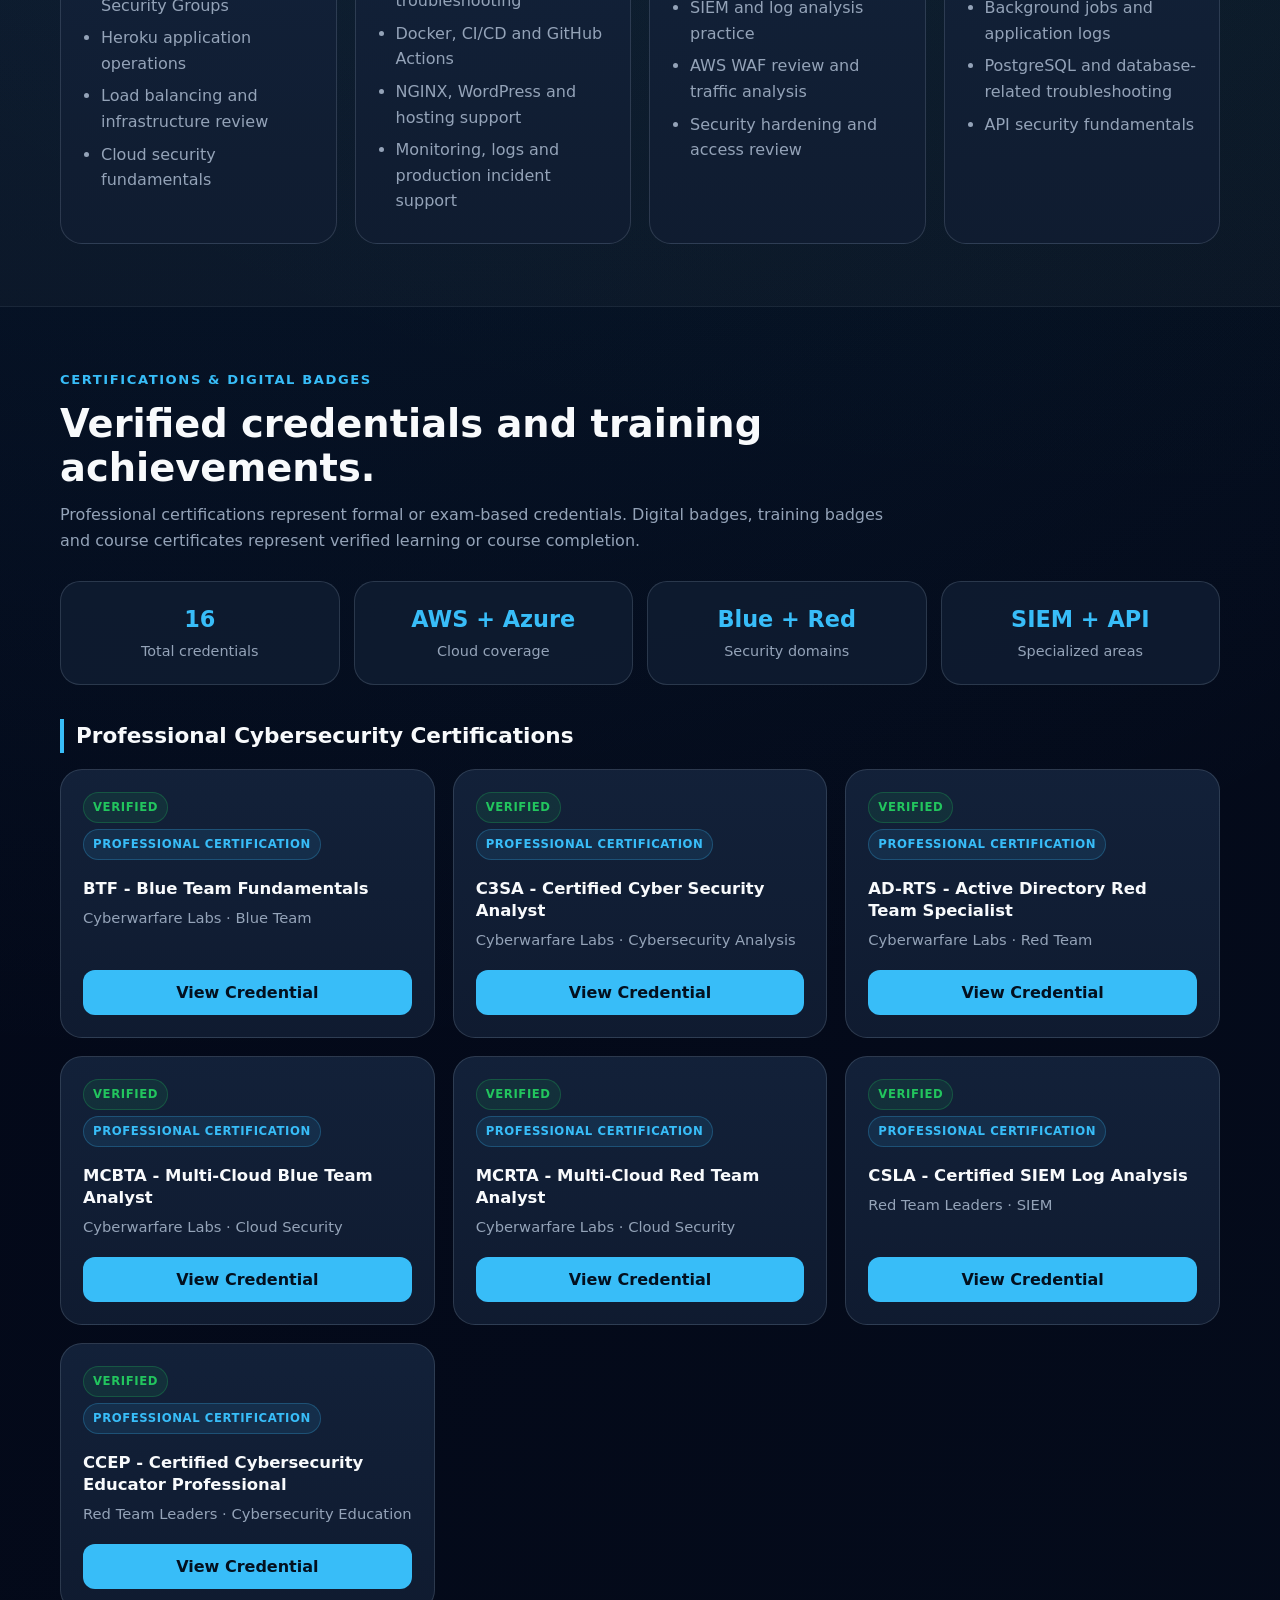
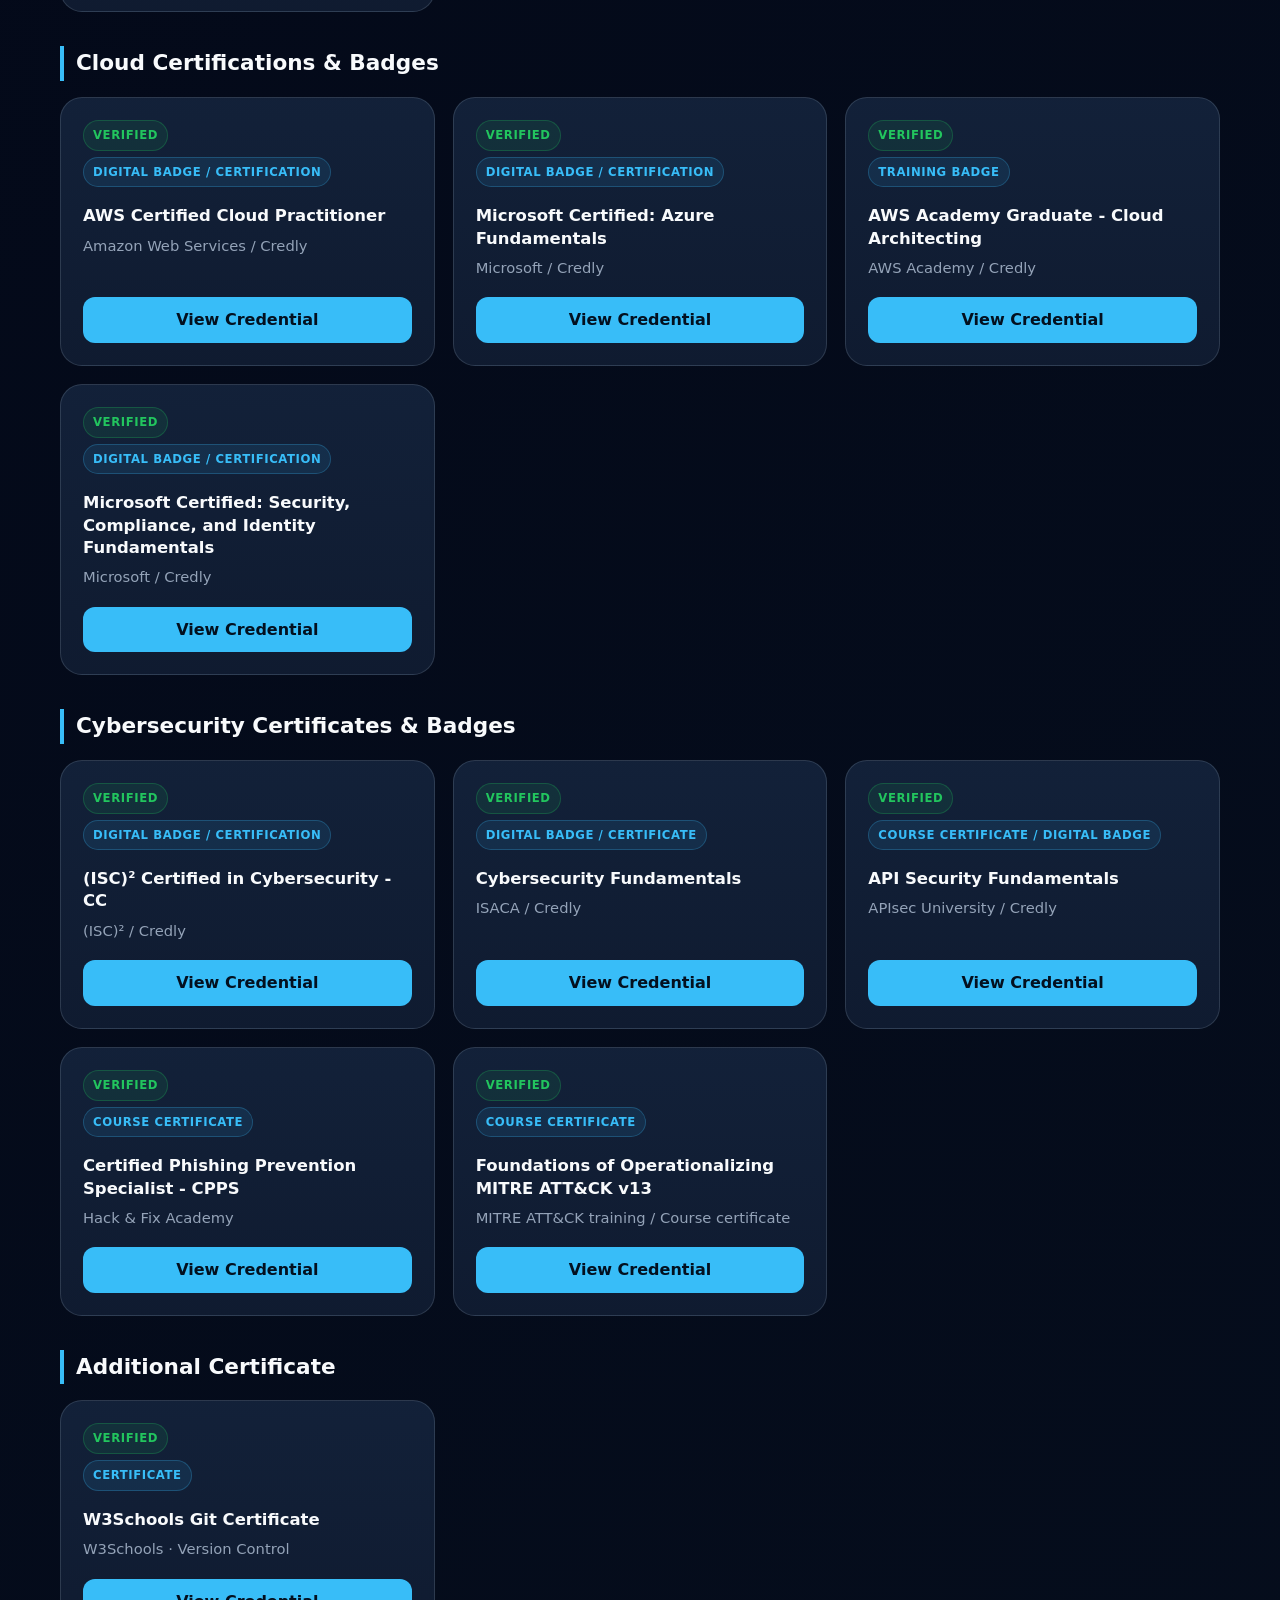
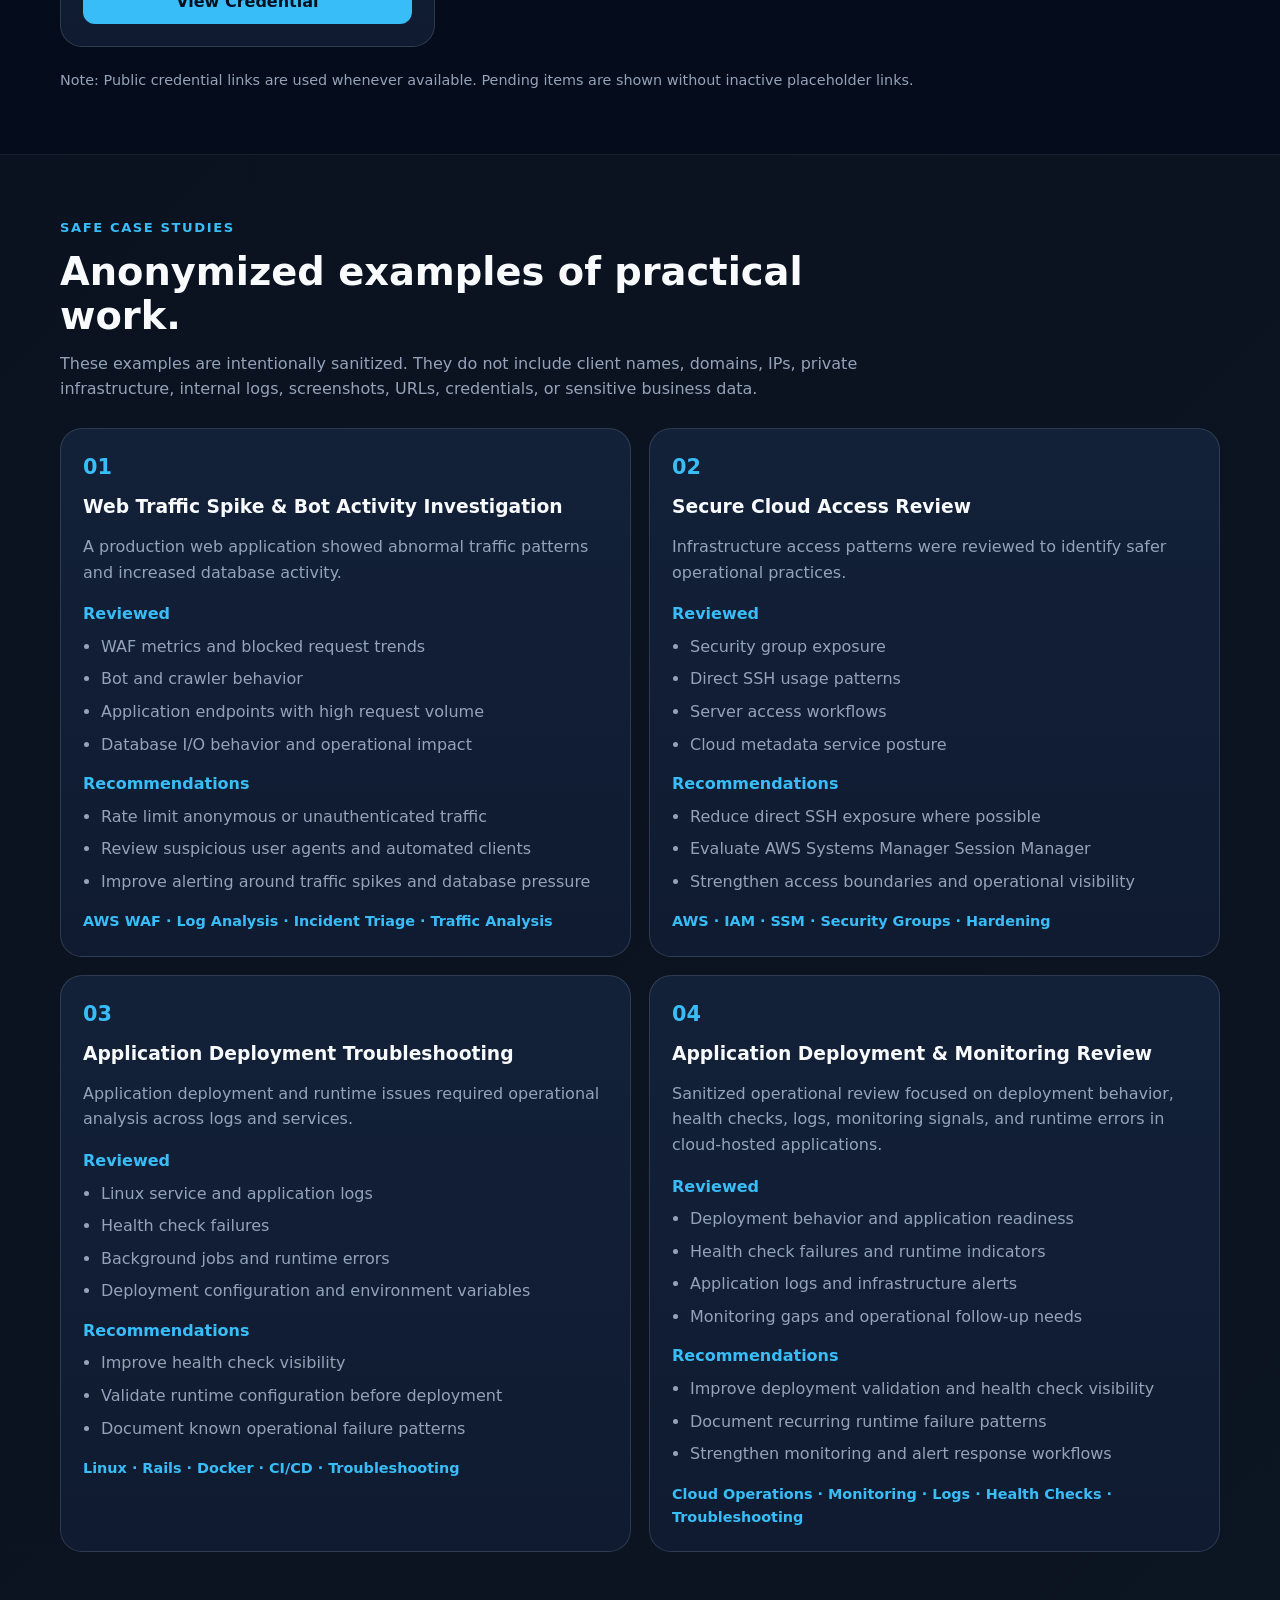
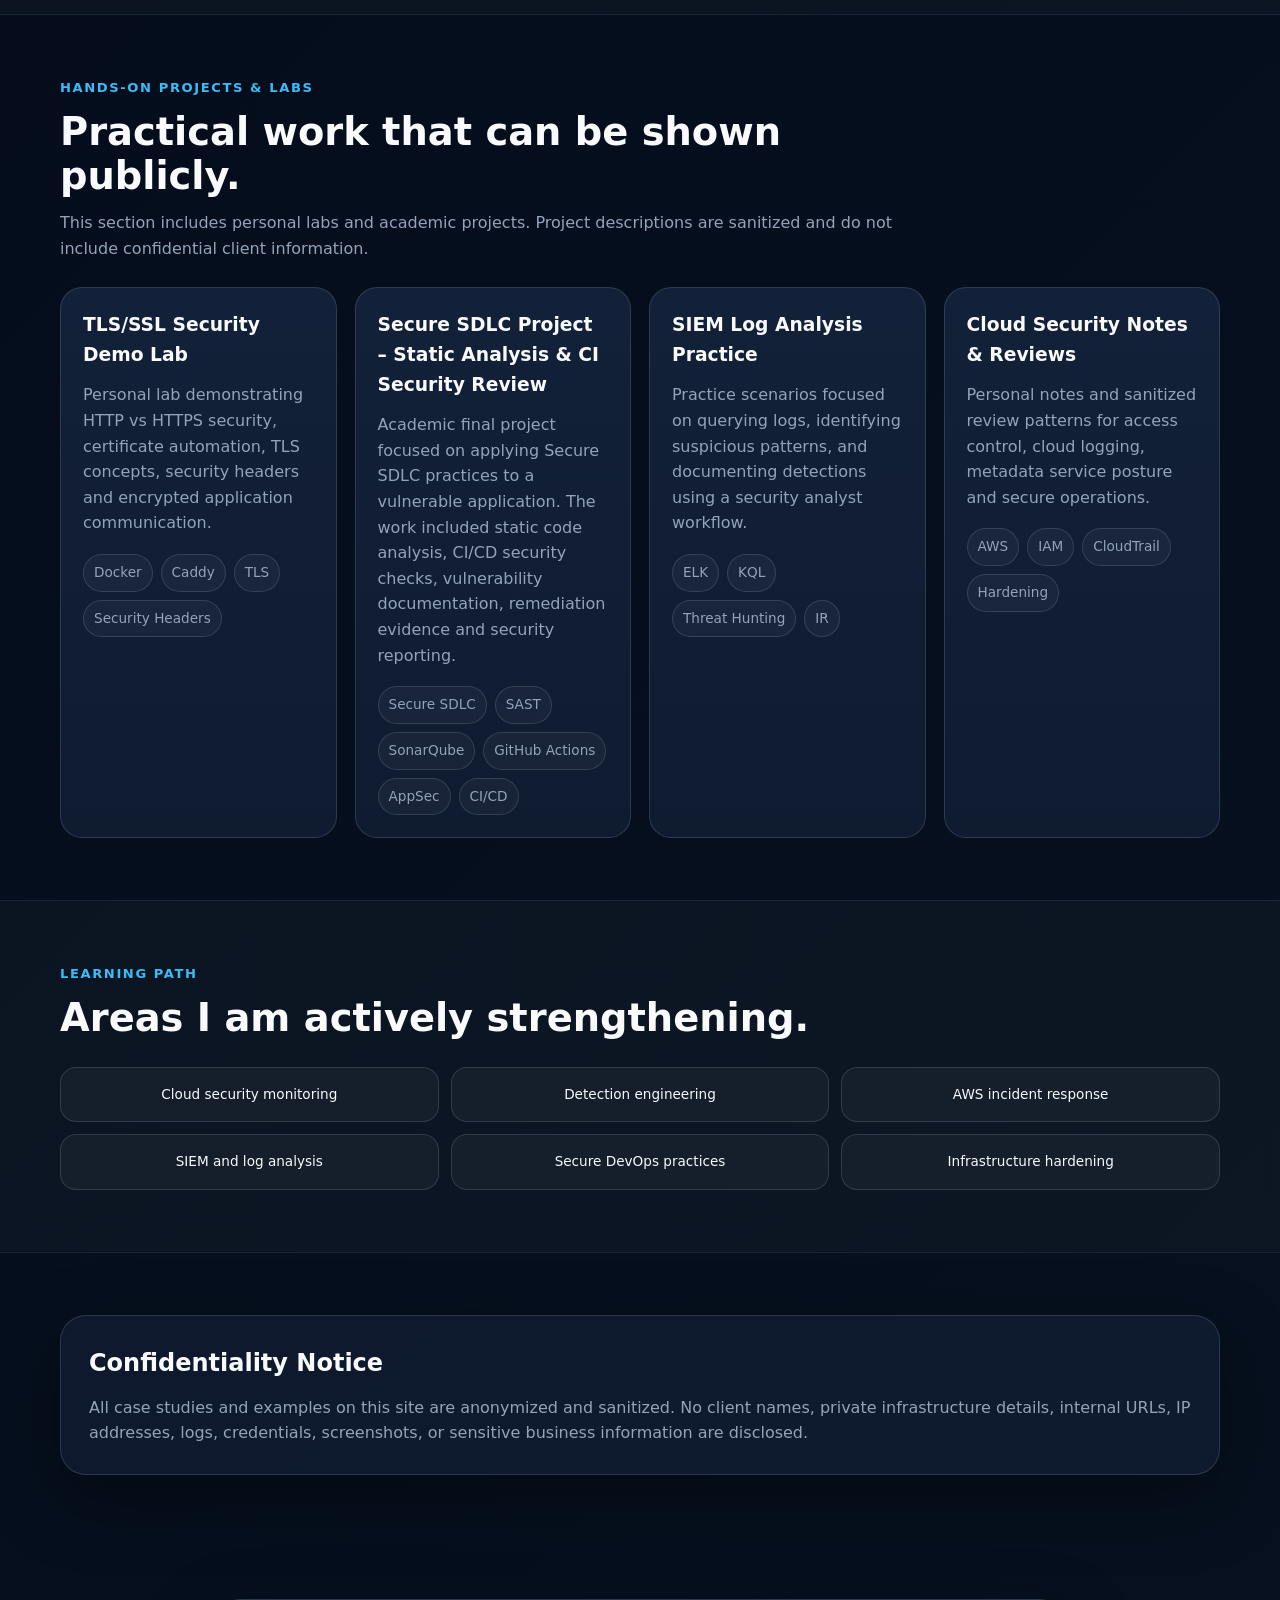
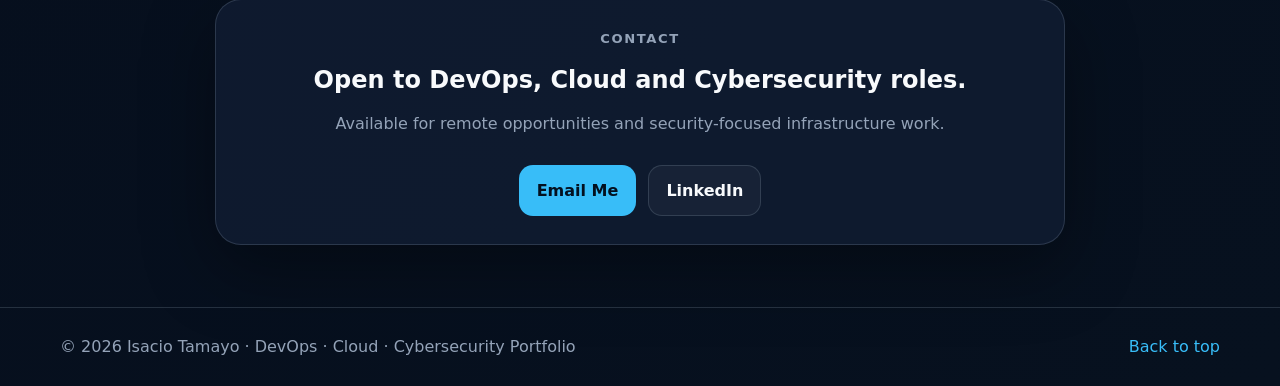
==== commit a7eb450c: "update page" ====
--- a/index.html
+++ b/index.html
@@ -4,635 +4,557 @@
   <meta charset="UTF-8" />
   <meta name="viewport" content="width=device-width, initial-scale=1.0" />
 
-  <title>Isacio Tamayo | Certifications & Badges</title>
-
-  <meta name="description" content="Professional certifications and digital badges portfolio for Isacio Tamayo in DevOps, Cloud and Cybersecurity." />
+  <title>Isacio Tamayo | DevOps · Cloud · Cybersecurity</title>
+  <meta name="description" content="Professional DevOps, Cloud and Cybersecurity portfolio for Isacio Tamayo. Certifications, badges, case studies, projects, skills and contact information." />
   <meta name="author" content="Isacio Tamayo" />
 
-  <style>
-    :root {
-      --bg: #08111f;
-      --card: #111c2f;
-      --card-light: #16243a;
-      --text: #f8fafc;
-      --muted: #94a3b8;
-      --accent: #38bdf8;
-      --accent-soft: rgba(56, 189, 248, 0.12);
-      --border: rgba(148, 163, 184, 0.22);
-      --success: #22c55e;
-      --shadow: 0 20px 50px rgba(0, 0, 0, 0.35);
-    }
-
-    * {
-      box-sizing: border-box;
-      margin: 0;
-      padding: 0;
-    }
-
-    html {
-      scroll-behavior: smooth;
-    }
-
-    body {
-      font-family: Inter, Arial, Helvetica, sans-serif;
-      background:
-        radial-gradient(circle at top left, rgba(56, 189, 248, 0.18), transparent 35%),
-        radial-gradient(circle at top right, rgba(34, 197, 94, 0.08), transparent 30%),
-        linear-gradient(135deg, #020617, var(--bg));
-      color: var(--text);
-      line-height: 1.6;
-    }
-
-    .container {
-      width: min(1120px, 92%);
-      margin: auto;
-    }
-
-    .hero {
-      padding: 70px 0 45px;
-      text-align: center;
-    }
-
-    .badge-top {
-      display: inline-flex;
-      padding: 8px 14px;
-      border: 1px solid var(--border);
-      background: rgba(255, 255, 255, 0.04);
-      color: var(--accent);
-      border-radius: 999px;
-      font-size: 0.9rem;
-      margin-bottom: 22px;
-    }
-
-    .hero h1 {
-      font-size: clamp(2.2rem, 5vw, 4rem);
-      line-height: 1.1;
-      margin-bottom: 16px;
-      letter-spacing: -1.5px;
-    }
-
-    .hero h1 span {
-      color: var(--accent);
-    }
-
-    .hero p {
-      max-width: 820px;
-      margin: 0 auto 26px;
-      color: var(--muted);
-      font-size: 1.05rem;
-    }
-
-    .contact {
-      display: flex;
-      justify-content: center;
-      flex-wrap: wrap;
-      gap: 12px;
-      margin-top: 24px;
-    }
-
-    .contact a {
-      text-decoration: none;
-      padding: 10px 16px;
-      border-radius: 999px;
-      border: 1px solid var(--border);
-      background: rgba(255, 255, 255, 0.04);
-      color: var(--text);
-      transition: 0.2s ease;
-      font-size: 0.95rem;
-    }
-
-    .contact a:hover {
-      border-color: var(--accent);
-      background: var(--accent-soft);
-      color: var(--accent);
-    }
-
-    .nav {
-      display: flex;
-      justify-content: center;
-      flex-wrap: wrap;
-      gap: 10px;
-      margin-top: 26px;
-    }
-
-    .nav a {
-      text-decoration: none;
-      color: var(--muted);
-      border: 1px solid var(--border);
-      padding: 8px 12px;
-      border-radius: 999px;
-      font-size: 0.88rem;
-      background: rgba(255, 255, 255, 0.03);
-    }
-
-    .nav a:hover {
-      color: var(--accent);
-      border-color: var(--accent);
-    }
-
-    .stats {
-      display: grid;
-      grid-template-columns: repeat(4, 1fr);
-      gap: 16px;
-      margin: 40px 0;
-    }
-
-    .stat {
-      background: rgba(17, 28, 47, 0.82);
-      border: 1px solid var(--border);
-      border-radius: 20px;
-      padding: 22px;
-      text-align: center;
-      box-shadow: var(--shadow);
-    }
-
-    .stat strong {
-      display: block;
-      font-size: 1.8rem;
-      color: var(--accent);
-      margin-bottom: 4px;
-    }
-
-    .stat span {
-      color: var(--muted);
-      font-size: 0.9rem;
-    }
-
-    .summary {
-      background: rgba(17, 28, 47, 0.9);
-      border: 1px solid var(--border);
-      border-radius: 24px;
-      padding: 30px;
-      box-shadow: var(--shadow);
-      margin-bottom: 42px;
-    }
-
-    .summary h2 {
-      margin-bottom: 12px;
-      font-size: 1.6rem;
-    }
-
-    .summary p {
-      color: var(--muted);
-      max-width: 920px;
-    }
-
-    .tags {
-      display: flex;
-      flex-wrap: wrap;
-      gap: 10px;
-      margin-top: 20px;
-    }
-
-    .tag {
-      border: 1px solid var(--border);
-      background: var(--card-light);
-      padding: 7px 12px;
-      border-radius: 999px;
-      color: var(--text);
-      font-size: 0.88rem;
-    }
-
-    section {
-      margin: 46px 0;
-    }
-
-    .section-header {
-      margin-bottom: 22px;
-    }
-
-    .section-header h2 {
-      font-size: 1.55rem;
-      border-left: 4px solid var(--accent);
-      padding-left: 12px;
-      margin-bottom: 6px;
-    }
-
-    .section-header p {
-      color: var(--muted);
-      font-size: 0.95rem;
-    }
-
-    .grid {
-      display: grid;
-      grid-template-columns: repeat(3, 1fr);
-      gap: 18px;
-    }
-
-    .cert-card {
-      position: relative;
-      overflow: hidden;
-      background: linear-gradient(180deg, rgba(22, 36, 58, 0.96), rgba(17, 28, 47, 0.96));
-      border: 1px solid var(--border);
-      border-radius: 22px;
-      padding: 22px;
-      min-height: 240px;
-      display: flex;
-      flex-direction: column;
-      justify-content: space-between;
-      transition: 0.2s ease;
-    }
-
-    .cert-card::before {
-      content: "";
-      position: absolute;
-      inset: 0;
-      background: radial-gradient(circle at top right, rgba(56, 189, 248, 0.12), transparent 35%);
-      pointer-events: none;
-    }
-
-    .cert-card:hover {
-      transform: translateY(-5px);
-      border-color: rgba(56, 189, 248, 0.65);
-      box-shadow: var(--shadow);
-    }
-
-    .cert-body {
-      position: relative;
-      z-index: 1;
-    }
-
-    .verified {
-      display: inline-flex;
-      color: var(--success);
-      background: rgba(34, 197, 94, 0.1);
-      border: 1px solid rgba(34, 197, 94, 0.25);
-      padding: 5px 9px;
-      border-radius: 999px;
-      font-size: 0.78rem;
-      font-weight: 700;
-      margin-bottom: 10px;
-    }
-
-    .type {
-      display: inline-block;
-      margin-bottom: 12px;
-      padding: 5px 9px;
-      border-radius: 999px;
-      background: rgba(56, 189, 248, 0.12);
-      color: var(--accent);
-      border: 1px solid rgba(56, 189, 248, 0.25);
-      font-size: 0.73rem;
-      font-weight: 800;
-      text-transform: uppercase;
-      letter-spacing: 0.06em;
-    }
-
-    .category {
-      color: var(--accent);
-      font-size: 0.8rem;
-      font-weight: 700;
-      text-transform: uppercase;
-      letter-spacing: 0.08em;
-      margin-bottom: 6px;
-    }
-
-    .cert-card h3 {
-      font-size: 1.05rem;
-      margin-bottom: 8px;
-      line-height: 1.35;
-    }
-
-    .issuer {
-      color: var(--muted);
-      font-size: 0.92rem;
-      margin-bottom: 16px;
-    }
-
-    .cert-link {
-      position: relative;
-      z-index: 1;
-      display: inline-flex;
-      justify-content: center;
-      align-items: center;
-      text-decoration: none;
-      background: var(--accent);
-      color: #03101f;
-      padding: 10px 13px;
-      border-radius: 12px;
-      font-weight: 800;
-      font-size: 0.9rem;
-      transition: 0.2s ease;
-      margin-top: 18px;
-    }
-
-    .cert-link:hover {
-      filter: brightness(1.08);
-      transform: translateY(-1px);
-    }
-
-    footer {
-      margin-top: 60px;
-      padding: 30px 0;
-      text-align: center;
-      border-top: 1px solid var(--border);
-      color: var(--muted);
-      font-size: 0.9rem;
-    }
-
-    @media (max-width: 900px) {
-      .stats,
-      .grid {
-        grid-template-columns: repeat(2, 1fr);
-      }
-    }
-
-    @media (max-width: 620px) {
-      .hero {
-        padding-top: 45px;
-      }
-
-      .stats,
-      .grid {
-        grid-template-columns: 1fr;
-      }
-
-      .summary {
-        padding: 22px;
-      }
-
-      .cert-card {
-        min-height: auto;
-      }
-    }
-  </style>
+  <meta property="og:title" content="Isacio Tamayo | DevOps · Cloud · Cybersecurity" />
+  <meta property="og:description" content="Professional portfolio with certifications, badges, sanitized case studies, cloud and cybersecurity skills." />
+  <meta property="og:type" content="website" />
+
+  <link rel="stylesheet" href="assets/css/styles.css" />
 </head>
 
 <body>
-  <header class="hero">
-    <div class="container">
-      <div class="badge-top">Certifications & Digital Badges Portfolio</div>
-
-      <h1>Isacio Tamayo<br><span>DevOps · Cloud · Cybersecurity</span></h1>
-
-      <p>
-        Public verification page for my professional certifications, digital badges,
-        training badges and course certificates across cloud, blue team, red team,
-        SIEM, API security and cybersecurity foundations.
-      </p>
-
-      <div class="contact">
-        <a href="mailto:isacio1695@gmail.com">isacio1695@gmail.com</a>
-        <a href="https://www.linkedin.com/in/isaciotamayo/" target="_blank" rel="noopener noreferrer">LinkedIn Profile</a>
-      </div>
-
-      <nav class="nav">
-        <a href="#professional-certifications">Professional Certifications</a>
-        <a href="#cloud-badges">Cloud Certifications & Badges</a>
-        <a href="#cybersecurity-badges">Cybersecurity Certificates & Badges</a>
-        <a href="#additional">Additional Certificates</a>
+  <header class="site-header">
+    <div class="container nav-wrap">
+      <a class="brand" href="#top" aria-label="Home">
+        <span class="brand-mark">IT</span>
+        <span>Isacio Tamayo</span>
+      </a>
+
+      <nav class="desktop-nav" aria-label="Main navigation">
+        <a href="#summary">Summary</a>
+        <a href="#skills">Skills</a>
+        <a class="nav-priority" href="#certifications">Credentials</a>
+        <a href="#case-studies">Case Studies</a>
+        <a class="nav-priority" href="#projects">Projects</a>
+        <a class="nav-priority" href="#contact">Contact</a>
       </nav>
     </div>
   </header>
 
-  <main class="container">
-    <div class="stats">
-      <div class="stat">
-        <strong>16</strong>
-        <span>Credentials</span>
-      </div>
-      <div class="stat">
-        <strong>Cloud</strong>
-        <span>AWS & Azure</span>
-      </div>
-      <div class="stat">
-        <strong>Blue</strong>
-        <span>Defense & SIEM</span>
-      </div>
-      <div class="stat">
-        <strong>Red</strong>
-        <span>Offensive Security</span>
-      </div>
+  <main id="top">
+    <section class="hero">
+      <div class="container hero-grid">
+        <div class="hero-content">
+          <p class="eyebrow">DevOps · Cloud · Cybersecurity</p>
+          <h1>Cloud operations and security-focused engineering portfolio.</h1>
+          <p class="hero-text">
+            I support, troubleshoot and improve cloud-based production environments with a focus on
+            AWS, Linux, Ruby on Rails operations, incident analysis, infrastructure security and secure DevOps practices.
+          </p>
+
+          <div class="hero-actions">
+            <a class="btn primary" href="#certifications">View Credentials</a>
+            <a class="btn secondary" href="#case-studies">View Case Studies</a>
+            <a class="btn ghost" href="mailto:isacio1695@gmail.com">Contact Me</a>
+          </div>
+
+          <div class="contact-pills">
+            <a href="mailto:isacio1695@gmail.com">isacio1695@gmail.com</a>
+            <a href="https://www.linkedin.com/in/isaciotamayo/" target="_blank" rel="noopener noreferrer">LinkedIn</a>
+          </div>
+        </div>
+
+        <aside class="hero-card" aria-label="Profile snapshot">
+          <div class="hero-card-top">
+            <span class="status-dot"></span>
+            <span>Open to remote opportunities</span>
+          </div>
+
+          <h2>Isacio Manuel Tamayo Rodriguez</h2>
+          <p>Cloud Administrator · DevOps · Security Operations</p>
+
+          <div class="snapshot-grid">
+            <div>
+              <strong>Cloud</strong>
+              <span>AWS · Heroku · Azure fundamentals</span>
+            </div>
+            <div>
+              <strong>Security</strong>
+              <span>Incident response · SIEM · WAF review</span>
+            </div>
+            <div>
+              <strong>Operations</strong>
+              <span>Linux · Docker · CI/CD · Rails</span>
+            </div>
+            <div>
+              <strong>Focus</strong>
+              <span>Reliability · Hardening · Monitoring</span>
+            </div>
+          </div>
+        </aside>
+      </div>
+    </section>
+
+    <section id="summary" class="section">
+      <div class="container">
+        <div class="section-heading">
+          <p class="eyebrow">Professional Summary</p>
+          <h2>Practical cloud, operations and security experience.</h2>
+        </div>
+
+        <div class="summary-card">
+          <p>
+            Dedicated Cloud and DevOps professional with experience supporting production Ruby on Rails
+            applications running on AWS and Heroku. My work includes Linux troubleshooting, deployment support,
+            application and infrastructure log analysis, monitoring, incident response support, and security reviews.
+          </p>
+          <p>
+            This portfolio is designed to show verified credentials, practical skills, anonymized case studies,
+            and personal lab work without disclosing confidential client information.
+          </p>
+        </div>
+      </div>
+    </section>
+
+    <section id="skills" class="section alt">
+      <div class="container">
+        <div class="section-heading">
+          <p class="eyebrow">Core Skills</p>
+          <h2>Technical areas I work with.</h2>
+        </div>
+
+        <div class="skills-grid">
+          <article class="skill-card">
+            <h3>Cloud & Infrastructure</h3>
+            <ul>
+              <li>AWS EC2, IAM, CloudTrail, Security Groups</li>
+              <li>Heroku application operations</li>
+              <li>Load balancing and infrastructure review</li>
+              <li>Cloud security fundamentals</li>
+            </ul>
+          </article>
+
+          <article class="skill-card">
+            <h3>DevOps & Operations</h3>
+            <ul>
+              <li>Linux server administration and troubleshooting</li>
+              <li>Docker, CI/CD and GitHub Actions</li>
+              <li>NGINX, WordPress and hosting support</li>
+              <li>Monitoring, logs and production incident support</li>
+            </ul>
+          </article>
+
+          <article class="skill-card">
+            <h3>Security Operations</h3>
+            <ul>
+              <li>Incident analysis and triage</li>
+              <li>SIEM and log analysis practice</li>
+              <li>AWS WAF review and traffic analysis</li>
+              <li>Security hardening and access review</li>
+            </ul>
+          </article>
+
+          <article class="skill-card">
+            <h3>Application Stack</h3>
+            <ul>
+              <li>Ruby on Rails production operations</li>
+              <li>Background jobs and application logs</li>
+              <li>PostgreSQL and database-related troubleshooting</li>
+              <li>API security fundamentals</li>
+            </ul>
+          </article>
+        </div>
+      </div>
+    </section>
+
+    <section id="certifications" class="section">
+      <div class="container">
+        <div class="section-heading">
+          <p class="eyebrow">Certifications & Digital Badges</p>
+          <h2>Verified credentials and training achievements.</h2>
+          <p class="section-note">
+            Professional certifications represent formal or exam-based credentials. Digital badges, training badges
+            and course certificates represent verified learning or course completion.
+          </p>
+        </div>
+
+        <div class="credential-stats">
+          <div><strong>16</strong><span>Total credentials</span></div>
+          <div><strong>AWS + Azure</strong><span>Cloud coverage</span></div>
+          <div><strong>Blue + Red</strong><span>Security domains</span></div>
+          <div><strong>SIEM + API</strong><span>Specialized areas</span></div>
+        </div>
+
+        <div class="credential-section">
+          <h3>Professional Cybersecurity Certifications</h3>
+          <div class="credential-grid">
+            <article class="credential-card">
+              <span class="badge verified">Verified</span>
+              <span class="badge type">Professional Certification</span>
+              <h4>BTF - Blue Team Fundamentals</h4>
+              <p>Cyberwarfare Labs · Blue Team</p>
+              <a href="https://labs.cyberwarfare.live/credential/achievement/69460b5f9f54e3df3cbbfce0" target="_blank" rel="noopener noreferrer">View Credential</a>
+            </article>
+
+            <article class="credential-card">
+              <span class="badge verified">Verified</span>
+              <span class="badge type">Professional Certification</span>
+              <h4>C3SA - Certified Cyber Security Analyst</h4>
+              <p>Cyberwarfare Labs · Cybersecurity Analysis</p>
+              <a href="https://labs.cyberwarfare.live/credential/achievement/696ad4a96d896ee834707cb6" target="_blank" rel="noopener noreferrer">View Credential</a>
+            </article>
+
+            <article class="credential-card">
+              <span class="badge verified">Verified</span>
+              <span class="badge type">Professional Certification</span>
+              <h4>AD-RTS - Active Directory Red Team Specialist</h4>
+              <p>Cyberwarfare Labs · Red Team</p>
+              <a href="https://labs.cyberwarfare.live/credential/achievement/69ef076441c9cc82906744a0" target="_blank" rel="noopener noreferrer">View Credential</a>
+            </article>
+
+            <article class="credential-card">
+              <span class="badge verified">Verified</span>
+              <span class="badge type">Professional Certification</span>
+              <h4>MCBTA - Multi-Cloud Blue Team Analyst</h4>
+              <p>Cyberwarfare Labs · Cloud Security</p>
+              <a href="https://labs.cyberwarfare.live/credential/achievement/69be17f53f6937a0d91e0193" target="_blank" rel="noopener noreferrer">View Credential</a>
+            </article>
+
+            <article class="credential-card">
+              <span class="badge verified">Verified</span>
+              <span class="badge type">Professional Certification</span>
+              <h4>MCRTA - Multi-Cloud Red Team Analyst</h4>
+              <p>Cyberwarfare Labs · Cloud Security</p>
+              <a href="https://labs.cyberwarfare.live/credential/achievement/69b8d61ac7ba6425e4980924" target="_blank" rel="noopener noreferrer">View Credential</a>
+            </article>
+
+            <article class="credential-card">
+              <span class="badge verified">Verified</span>
+              <span class="badge type">Professional Certification</span>
+              <h4>CSLA - Certified SIEM Log Analysis</h4>
+              <p>Red Team Leaders · SIEM</p>
+              <a href="https://courses.redteamleaders.com/exam-completion/099fa897246fdd3c" target="_blank" rel="noopener noreferrer">View Credential</a>
+            </article>
+
+            <article class="credential-card">
+              <span class="badge verified">Verified</span>
+              <span class="badge type">Professional Certification</span>
+              <h4>CCEP - Certified Cybersecurity Educator Professional</h4>
+              <p>Red Team Leaders · Cybersecurity Education</p>
+              <a href="https://courses.redteamleaders.com/exam-completion/eac57de91b47fc5b" target="_blank" rel="noopener noreferrer">View Credential</a>
+            </article>
+          </div>
+        </div>
+
+        <div class="credential-section">
+          <h3>Cloud Certifications & Badges</h3>
+          <div class="credential-grid">
+            <article class="credential-card">
+              <span class="badge verified">Verified</span>
+              <span class="badge type">Digital Badge / Certification</span>
+              <h4>AWS Certified Cloud Practitioner</h4>
+              <p>Amazon Web Services / Credly</p>
+              <a href="https://www.credly.com/badges/c8dfe8b6-7400-4ade-a964-c6189845dde5/public_url" target="_blank" rel="noopener noreferrer">View Credential</a>
+            </article>
+
+            <article class="credential-card">
+              <span class="badge verified">Verified</span>
+              <span class="badge type">Digital Badge / Certification</span>
+              <h4>Microsoft Certified: Azure Fundamentals</h4>
+              <p>Microsoft / Credly</p>
+              <a href="https://www.credly.com/badges/b7243565-e5a3-4419-88e7-b3b315193b72/public_url" target="_blank" rel="noopener noreferrer">View Credential</a>
+            </article>
+
+            <article class="credential-card">
+              <span class="badge verified">Verified</span>
+              <span class="badge type">Training Badge</span>
+              <h4>AWS Academy Graduate - Cloud Architecting</h4>
+              <p>AWS Academy / Credly</p>
+              <a href="https://www.credly.com/badges/f8daa647-c096-4b6d-a9be-473a920c295f/public_url" target="_blank" rel="noopener noreferrer">View Credential</a>
+            </article>
+
+            <article class="credential-card">
+              <span class="badge verified">Verified</span>
+              <span class="badge type">Digital Badge / Certification</span>
+              <h4>Microsoft Certified: Security, Compliance, and Identity Fundamentals</h4>
+              <p>Microsoft / Credly</p>
+              <a href="https://www.credly.com/badges/28e27e4c-d1f8-4c7b-bf0e-d59af3b6d936/public_url" target="_blank" rel="noopener noreferrer">View Credential</a>
+            </article>
+          </div>
+        </div>
+
+        <div class="credential-section">
+          <h3>Cybersecurity Certificates & Badges</h3>
+          <div class="credential-grid">
+            <article class="credential-card">
+              <span class="badge verified">Verified</span>
+              <span class="badge type">Digital Badge / Certification</span>
+              <h4>(ISC)² Certified in Cybersecurity - CC</h4>
+              <p>(ISC)² / Credly</p>
+              <a href="https://www.credly.com/badges/cc5c1393-2a30-4ae9-bdca-4a72f9d54a81/public_url" target="_blank" rel="noopener noreferrer">View Credential</a>
+            </article>
+
+            <article class="credential-card">
+              <span class="badge verified">Verified</span>
+              <span class="badge type">Digital Badge / Certificate</span>
+              <h4>Cybersecurity Fundamentals</h4>
+              <p>ISACA / Credly</p>
+              <a href="https://www.credly.com/badges/f949cec2-73e9-4dce-9a60-4c4a92e8689a/public_url" target="_blank" rel="noopener noreferrer">View Credential</a>
+            </article>
+
+            <article class="credential-card">
+              <span class="badge verified">Verified</span>
+              <span class="badge type">Course Certificate / Digital Badge</span>
+              <h4>API Security Fundamentals</h4>
+              <p>APIsec University / Credly</p>
+              <a href="https://www.credly.com/badges/e843fc69-724f-4def-8280-08baeab36c3f/public_url" target="_blank" rel="noopener noreferrer">View Credential</a>
+            </article>
+
+            <article class="credential-card">
+              <span class="badge verified">Verified</span>
+              <span class="badge type">Course Certificate</span>
+              <h4>Certified Phishing Prevention Specialist - CPPS</h4>
+              <p>Hack & Fix Academy</p>
+              <a href="https://academy.hackandfix.com/certificate-page/?user=9755&course=53700" target="_blank" rel="noopener noreferrer">View Credential</a>
+            </article>
+
+            <article class="credential-card">
+              <span class="badge verified">Verified</span>
+              <span class="badge type">Course Certificate</span>
+              <h4>Foundations of Operationalizing MITRE ATT&CK v13</h4>
+              <p>MITRE ATT&CK training / Course certificate</p>
+              <a href="https://www.credly.com/badges/8cf96c12-bb72-4f59-bb3b-106e9e108972/public_url" target="_blank" rel="noopener noreferrer">View Credential</a>
+            </article>
+          </div>
+        </div>
+
+        <div class="credential-section">
+          <h3>Additional Certificate</h3>
+          <div class="credential-grid single">
+            <article class="credential-card">
+              <span class="badge verified">Verified</span>
+              <span class="badge type">Certificate</span>
+              <h4>W3Schools Git Certificate</h4>
+              <p>W3Schools · Version Control</p>
+              <a href="https://verify.w3schools.com/1P2P8JME6N" target="_blank" rel="noopener noreferrer">View Credential</a>
+            </article>
+          </div>
+        </div>
+
+        <p class="credential-note">
+          Note: Public credential links are used whenever available. Pending items are shown without inactive placeholder links.
+        </p>
+      </div>
+    </section>
+
+    <section id="case-studies" class="section alt">
+      <div class="container">
+        <div class="section-heading">
+          <p class="eyebrow">Safe Case Studies</p>
+          <h2>Anonymized examples of practical work.</h2>
+          <p class="section-note">
+            These examples are intentionally sanitized. They do not include client names, domains, IPs,
+            private infrastructure, internal logs, screenshots, URLs, credentials, or sensitive business data.
+          </p>
+        </div>
+
+        <div class="case-grid">
+          <article class="case-card">
+            <div class="case-number">01</div>
+            <h3>Web Traffic Spike & Bot Activity Investigation</h3>
+            <p class="case-context">
+              A production web application showed abnormal traffic patterns and increased database activity.
+            </p>
+            <h4>Reviewed</h4>
+            <ul>
+              <li>WAF metrics and blocked request trends</li>
+              <li>Bot and crawler behavior</li>
+              <li>Application endpoints with high request volume</li>
+              <li>Database I/O behavior and operational impact</li>
+            </ul>
+            <h4>Recommendations</h4>
+            <ul>
+              <li>Rate limit anonymous or unauthenticated traffic</li>
+              <li>Review suspicious user agents and automated clients</li>
+              <li>Improve alerting around traffic spikes and database pressure</li>
+            </ul>
+            <p class="case-tags">AWS WAF · Log Analysis · Incident Triage · Traffic Analysis</p>
+          </article>
+
+          <article class="case-card">
+            <div class="case-number">02</div>
+            <h3>Secure Cloud Access Review</h3>
+            <p class="case-context">
+              Infrastructure access patterns were reviewed to identify safer operational practices.
+            </p>
+            <h4>Reviewed</h4>
+            <ul>
+              <li>Security group exposure</li>
+              <li>Direct SSH usage patterns</li>
+              <li>Server access workflows</li>
+              <li>Cloud metadata service posture</li>
+            </ul>
+            <h4>Recommendations</h4>
+            <ul>
+              <li>Reduce direct SSH exposure where possible</li>
+              <li>Evaluate AWS Systems Manager Session Manager</li>
+              <li>Strengthen access boundaries and operational visibility</li>
+            </ul>
+            <p class="case-tags">AWS · IAM · SSM · Security Groups · Hardening</p>
+          </article>
+
+          <article class="case-card">
+            <div class="case-number">03</div>
+            <h3>Application Deployment Troubleshooting</h3>
+            <p class="case-context">
+              Application deployment and runtime issues required operational analysis across logs and services.
+            </p>
+            <h4>Reviewed</h4>
+            <ul>
+              <li>Linux service and application logs</li>
+              <li>Health check failures</li>
+              <li>Background jobs and runtime errors</li>
+              <li>Deployment configuration and environment variables</li>
+            </ul>
+            <h4>Recommendations</h4>
+            <ul>
+              <li>Improve health check visibility</li>
+              <li>Validate runtime configuration before deployment</li>
+              <li>Document known operational failure patterns</li>
+            </ul>
+            <p class="case-tags">Linux · Rails · Docker · CI/CD · Troubleshooting</p>
+          </article>
+
+          <article class="case-card">
+            <div class="case-number">04</div>
+            <h3>Application Deployment & Monitoring Review</h3>
+            <p class="case-context">
+              Sanitized operational review focused on deployment behavior, health checks,
+              logs, monitoring signals, and runtime errors in cloud-hosted applications.
+            </p>
+            <h4>Reviewed</h4>
+            <ul>
+              <li>Deployment behavior and application readiness</li>
+              <li>Health check failures and runtime indicators</li>
+              <li>Application logs and infrastructure alerts</li>
+              <li>Monitoring gaps and operational follow-up needs</li>
+            </ul>
+            <h4>Recommendations</h4>
+            <ul>
+              <li>Improve deployment validation and health check visibility</li>
+              <li>Document recurring runtime failure patterns</li>
+              <li>Strengthen monitoring and alert response workflows</li>
+            </ul>
+            <p class="case-tags">Cloud Operations · Monitoring · Logs · Health Checks · Troubleshooting</p>
+          </article>
+        </div>
+      </div>
+    </section>
+
+    <section id="projects" class="section">
+      <div class="container">
+        <div class="section-heading">
+          <p class="eyebrow">Hands-on Projects & Labs</p>
+          <h2>Practical work that can be shown publicly.</h2>
+          <p class="section-note">
+            This section includes personal labs and academic projects. Project descriptions are sanitized and do not include confidential client information.
+          </p>
+        </div>
+
+        <div class="project-grid">
+          <article class="project-card">
+            <h3>TLS/SSL Security Demo Lab</h3>
+            <p>
+              Personal lab demonstrating HTTP vs HTTPS security, certificate automation,
+              TLS concepts, security headers and encrypted application communication.
+            </p>
+            <div class="project-tags">
+              <span>Docker</span><span>Caddy</span><span>TLS</span><span>Security Headers</span>
+            </div>
+          </article>
+
+          <article class="project-card">
+            <h3>Secure SDLC Project – Static Analysis & CI Security Review</h3>
+            <p>
+              Academic final project focused on applying Secure SDLC practices to a vulnerable
+              application. The work included static code analysis, CI/CD security checks,
+              vulnerability documentation, remediation evidence and security reporting.
+            </p>
+            <div class="project-tags">
+              <span>Secure SDLC</span><span>SAST</span><span>SonarQube</span><span>GitHub Actions</span><span>AppSec</span><span>CI/CD</span>
+            </div>
+          </article>
+
+          <article class="project-card">
+            <h3>SIEM Log Analysis Practice</h3>
+            <p>
+              Practice scenarios focused on querying logs, identifying suspicious patterns,
+              and documenting detections using a security analyst workflow.
+            </p>
+            <div class="project-tags">
+              <span>ELK</span><span>KQL</span><span>Threat Hunting</span><span>IR</span>
+            </div>
+          </article>
+
+          <article class="project-card">
+            <h3>Cloud Security Notes & Reviews</h3>
+            <p>
+              Personal notes and sanitized review patterns for access control,
+              cloud logging, metadata service posture and secure operations.
+            </p>
+            <div class="project-tags">
+              <span>AWS</span><span>IAM</span><span>CloudTrail</span><span>Hardening</span>
+            </div>
+          </article>
+        </div>
+      </div>
+    </section>
+
+    <section id="learning" class="section alt">
+      <div class="container">
+        <div class="section-heading">
+          <p class="eyebrow">Learning Path</p>
+          <h2>Areas I am actively strengthening.</h2>
+        </div>
+
+        <div class="learning-grid">
+          <div class="learning-item">Cloud security monitoring</div>
+          <div class="learning-item">Detection engineering</div>
+          <div class="learning-item">AWS incident response</div>
+          <div class="learning-item">SIEM and log analysis</div>
+          <div class="learning-item">Secure DevOps practices</div>
+          <div class="learning-item">Infrastructure hardening</div>
+        </div>
+      </div>
+    </section>
+
+    <section id="confidentiality" class="section">
+      <div class="container">
+        <div class="confidentiality-card">
+          <h2>Confidentiality Notice</h2>
+          <p>
+            All case studies and examples on this site are anonymized and sanitized.
+            No client names, private infrastructure details, internal URLs, IP addresses, logs,
+            credentials, screenshots, or sensitive business information are disclosed.
+          </p>
+        </div>
+      </div>
+    </section>
+
+    <section id="contact" class="section contact-section">
+      <div class="container">
+        <div class="contact-box">
+          <p class="eyebrow">Contact</p>
+          <h2>Open to DevOps, Cloud and Cybersecurity roles.</h2>
+          <p>Available for remote opportunities and security-focused infrastructure work.</p>
+
+          <div class="hero-actions centered">
+            <a class="btn primary" href="mailto:isacio1695@gmail.com">Email Me</a>
+            <a class="btn ghost" href="https://www.linkedin.com/in/isaciotamayo/" target="_blank" rel="noopener noreferrer">LinkedIn</a>
+          </div>
+        </div>
+      </div>
+    </section>
+  </main>
+
+  <footer class="footer">
+    <div class="container footer-inner">
+      <p>© 2026 Isacio Tamayo · DevOps · Cloud · Cybersecurity Portfolio</p>
+      <a href="#top">Back to top</a>
     </div>
-
-    <div class="summary">
-      <h2>About this portfolio</h2>
-      <p>
-        This page centralizes my verified professional certifications, digital badges,
-        training badges and course certificates. Professional certifications represent
-        formal or exam-based credentials, while digital badges and training badges represent
-        verified achievements, academy completion, or course-based learning.
-      </p>
-
-      <div class="tags">
-        <span class="tag">Professional Certifications</span>
-        <span class="tag">Digital Badges</span>
-        <span class="tag">Training Badges</span>
-        <span class="tag">Course Certificates</span>
-        <span class="tag">AWS</span>
-        <span class="tag">Azure</span>
-        <span class="tag">Blue Team</span>
-        <span class="tag">Red Team</span>
-        <span class="tag">SIEM</span>
-        <span class="tag">API Security</span>
-        <span class="tag">DevSecOps</span>
-      </div>
-    </div>
-
-    <section id="professional-certifications">
-      <div class="section-header">
-        <h2>Professional Certifications</h2>
-        <p>Cybersecurity, Blue Team, Red Team, SIEM and professional security certifications.</p>
-      </div>
-
-      <div class="grid">
-        <article class="cert-card">
-          <div class="cert-body">
-            <div class="verified">● Verified</div>
-            <div class="type">Professional Certification</div>
-            <div class="category">Blue Team</div>
-            <h3>BTF - Blue Team Fundamentals</h3>
-            <p class="issuer">Cyberwarfare Labs</p>
-          </div>
-          <a class="cert-link" href="https://labs.cyberwarfare.live/credential/achievement/69460b5f9f54e3df3cbbfce0" target="_blank" rel="noopener noreferrer">View Credential</a>
-        </article>
-
-        <article class="cert-card">
-          <div class="cert-body">
-            <div class="verified">● Verified</div>
-            <div class="type">Professional Certification</div>
-            <div class="category">Cybersecurity Analysis</div>
-            <h3>C3SA - Certified Cyber Security Analyst</h3>
-            <p class="issuer">Cyberwarfare Labs</p>
-          </div>
-          <a class="cert-link" href="https://labs.cyberwarfare.live/credential/achievement/696ad4a96d896ee834707cb6" target="_blank" rel="noopener noreferrer">View Credential</a>
-        </article>
-
-        <article class="cert-card">
-          <div class="cert-body">
-            <div class="verified">● Verified</div>
-            <div class="type">Professional Certification</div>
-            <div class="category">Red Team</div>
-            <h3>AD-RTS - Active Directory Red Team Specialist</h3>
-            <p class="issuer">Cyberwarfare Labs</p>
-          </div>
-          <a class="cert-link" href="https://labs.cyberwarfare.live/credential/achievement/69ef076441c9cc82906744a0" target="_blank" rel="noopener noreferrer">View Credential</a>
-        </article>
-
-        <article class="cert-card">
-          <div class="cert-body">
-            <div class="verified">● Verified</div>
-            <div class="type">Professional Certification</div>
-            <div class="category">Cloud Security</div>
-            <h3>MCBTA - Multi-Cloud Blue Team Analyst</h3>
-            <p class="issuer">Cyberwarfare Labs</p>
-          </div>
-          <a class="cert-link" href="https://labs.cyberwarfare.live/credential/achievement/69be17f53f6937a0d91e0193" target="_blank" rel="noopener noreferrer">View Credential</a>
-        </article>
-
-        <article class="cert-card">
-          <div class="cert-body">
-            <div class="verified">● Verified</div>
-            <div class="type">Professional Certification</div>
-            <div class="category">Cloud Security</div>
-            <h3>MCRTA - Multi-Cloud Red Team Analyst</h3>
-            <p class="issuer">Cyberwarfare Labs</p>
-          </div>
-          <a class="cert-link" href="https://labs.cyberwarfare.live/credential/achievement/69b8d61ac7ba6425e4980924" target="_blank" rel="noopener noreferrer">View Credential</a>
-        </article>
-
-        <article class="cert-card">
-          <div class="cert-body">
-            <div class="verified">● Verified</div>
-            <div class="type">Professional Certification</div>
-            <div class="category">SIEM</div>
-            <h3>CSLA - Certified SIEM Log Analysis</h3>
-            <p class="issuer">Red Team Leaders</p>
-          </div>
-          <a class="cert-link" href="https://courses.redteamleaders.com/exam-completion/099fa897246fdd3c" target="_blank" rel="noopener noreferrer">View Credential</a>
-        </article>
-
-        <article class="cert-card">
-          <div class="cert-body">
-            <div class="verified">● Verified</div>
-            <div class="type">Professional Certification</div>
-            <div class="category">Cybersecurity Education</div>
-            <h3>CCEP - Certified Cybersecurity Educator Professional</h3>
-            <p class="issuer">Red Team Leaders</p>
-          </div>
-          <a class="cert-link" href="https://courses.redteamleaders.com/exam-completion/eac57de91b47fc5b" target="_blank" rel="noopener noreferrer">View Credential</a>
-        </article>
-      </div>
-    </section>
-
-    <section id="cloud-badges">
-      <div class="section-header">
-        <h2>Cloud Certifications & Badges</h2>
-        <p>AWS, Microsoft Azure and cloud architecture credentials.</p>
-      </div>
-
-      <div class="grid">
-        <article class="cert-card">
-          <div class="cert-body">
-            <div class="verified">● Verified</div>
-            <div class="type">Digital Badge / Certification</div>
-            <div class="category">AWS</div>
-            <h3>AWS Certified Cloud Practitioner</h3>
-            <p class="issuer">Amazon Web Services / Credly</p>
-          </div>
-          <a class="cert-link" href="https://www.credly.com/earner/earned/badge/c8dfe8b6-7400-4ade-a964-c6189845dde5" target="_blank" rel="noopener noreferrer">View Credential</a>
-        </article>
-
-        <article class="cert-card">
-          <div class="cert-body">
-            <div class="verified">● Verified</div>
-            <div class="type">Digital Badge / Certification</div>
-            <div class="category">Microsoft Azure</div>
-            <h3>Microsoft Certified: Azure Fundamentals</h3>
-            <p class="issuer">Microsoft / Credly</p>
-          </div>
-          <a class="cert-link" href="https://www.credly.com/badges/b7243565-e5a3-4419-88e7-b3b315193b72/public_url" target="_blank" rel="noopener noreferrer">View Credential</a>
-        </article>
-
-        <article class="cert-card">
-          <div class="cert-body">
-            <div class="verified">● Verified</div>
-            <div class="type">Training Badge</div>
-            <div class="category">AWS Academy</div>
-            <h3>AWS Academy Graduate - Cloud Architecting</h3>
-            <p class="issuer">AWS Academy / Credly</p>
-          </div>
-          <a class="cert-link" href="https://www.credly.com/badges/f8daa647-c096-4b6d-a9be-473a920c295f/public_url" target="_blank" rel="noopener noreferrer">View Credential</a>
-        </article>
-      </div>
-    </section>
-
-    <section id="cybersecurity-badges">
-      <div class="section-header">
-        <h2>Cybersecurity Certificates & Badges</h2>
-        <p>Cybersecurity fundamentals, API security and phishing prevention credentials.</p>
-      </div>
-
-      <div class="grid">
-        <article class="cert-card">
-          <div class="cert-body">
-            <div class="verified">● Verified</div>
-            <div class="type">Digital Badge / Certification</div>
-            <div class="category">Cybersecurity</div>
-            <h3>(ISC)² Certified in Cybersecurity - CC</h3>
-            <p class="issuer">(ISC)² / Credly</p>
-          </div>
-          <a class="cert-link" href="https://www.credly.com/badges/cc5c1393-2a30-4ae9-bdca-4a72f9d54a81/public_url" target="_blank" rel="noopener noreferrer">View Credential</a>
-        </article>
-
-        <article class="cert-card">
-          <div class="cert-body">
-            <div class="verified">● Verified</div>
-            <div class="type">Digital Badge / Certificate</div>
-            <div class="category">Cybersecurity</div>
-            <h3>Cybersecurity Fundamentals</h3>
-            <p class="issuer">ISACA / Credly</p>
-          </div>
-          <a class="cert-link" href="https://www.credly.com/earner/earned/badge/f949cec2-73e9-4dce-9a60-4c4a92e8689a" target="_blank" rel="noopener noreferrer">View Credential</a>
-        </article>
-
-        <article class="cert-card">
-          <div class="cert-body">
-            <div class="verified">● Verified</div>
-            <div class="type">Course Certificate / Digital Badge</div>
-            <div class="category">API Security</div>
-            <h3>API Security Fundamentals</h3>
-            <p class="issuer">APIsec University / Credly</p>
-          </div>
-          <a class="cert-link" href="https://www.credly.com/badges/e843fc69-724f-4def-8280-08baeab36c3f/public_url" target="_blank" rel="noopener noreferrer">View Credential</a>
-        </article>
-
-        <article class="cert-card">
-          <div class="cert-body">
-            <div class="verified">● Verified</div>
-            <div class="type">Course Certificate</div>
-            <div class="category">Phishing Prevention</div>
-            <h3>Certified Phishing Prevention Specialist - CPPS</h3>
-            <p class="issuer">Hack & Fix Academy</p>
-          </div>
-          <a class="cert-link" href="https://academy.hackandfix.com/certificate-page/?user=9755&course=53700" target="_blank" rel="noopener noreferrer">View Credential</a>
-        </article>
-      </div>
-    </section>
-
-    <section id="additional">
-      <div class="section-header">
-        <h2>Additional Certificate</h2>
-        <p>Additional technical foundation certificate.</p>
-      </div>
-
-      <div class="grid">
-        <article class="cert-card">
-          <div class="cert-body">
-            <div class="verified">● Verified</div>
-            <div class="type">Certificate</div>
-            <div class="category">Version Control</div>
-            <h3>W3Schools Git Certificate</h3>
-            <p class="issuer">W3Schools</p>
-          </div>
-          <a class="cert-link" href="https://verify.w3schools.com/1P2P8JME6N" target="_blank" rel="noopener noreferrer">View Credential</a>
-        </article>
-      </div>
-    </section>
-  </main>
-
-  <footer>
-    <p>© 2026 Isacio Tamayo · Certifications & Digital Badges Portfolio</p>
   </footer>
 </body>
-</html>+</html>
--- a/assets/css/styles.css
+++ b/assets/css/styles.css
@@ -0,0 +1,208 @@
+:root{
+  --bg:#07111f;
+  --bg-alt:#0b1628;
+  --card:#101c31;
+  --card-2:#13223a;
+  --text:#f8fafc;
+  --muted:#94a3b8;
+  --accent:#38bdf8;
+  --accent-2:#22c55e;
+  --border:rgba(148,163,184,.22);
+  --shadow:0 24px 70px rgba(0,0,0,.35);
+}
+
+*{box-sizing:border-box;margin:0;padding:0}
+html{scroll-behavior:smooth}
+body{
+  font-family:Inter, ui-sans-serif, system-ui, -apple-system, BlinkMacSystemFont, "Segoe UI", Arial, sans-serif;
+  background:
+    radial-gradient(circle at 15% 5%, rgba(56,189,248,.16), transparent 28%),
+    radial-gradient(circle at 90% 0%, rgba(34,197,94,.10), transparent 25%),
+    linear-gradient(135deg,#020617,var(--bg));
+  color:var(--text);
+  line-height:1.6;
+}
+a{color:inherit}
+a:focus-visible{
+  outline:3px solid rgba(56,189,248,.85);
+  outline-offset:4px;
+}
+.container{width:min(1160px,92%);margin:0 auto}
+
+.site-header{
+  position:sticky;
+  top:0;
+  z-index:20;
+  backdrop-filter:blur(16px);
+  background:rgba(2,6,23,.72);
+  border-bottom:1px solid var(--border);
+}
+.nav-wrap{display:flex;align-items:center;justify-content:space-between;padding:16px 0}
+.brand{display:flex;align-items:center;gap:10px;text-decoration:none;font-weight:800}
+.brand-mark{
+  width:38px;height:38px;border-radius:12px;display:grid;place-items:center;
+  background:linear-gradient(135deg,var(--accent),#2563eb);
+  color:#03101f;font-weight:900;
+}
+.desktop-nav{display:flex;gap:18px}
+.desktop-nav a{
+  color:var(--muted);text-decoration:none;font-size:.94rem;transition:.2s ease;
+  border-radius:10px;
+}
+.desktop-nav a:hover{color:var(--accent)}
+
+.hero{padding:86px 0 54px}
+.hero-grid{display:grid;grid-template-columns:1.4fr .9fr;gap:34px;align-items:center}
+.eyebrow{
+  color:var(--accent);
+  font-size:.82rem;
+  letter-spacing:.12em;
+  text-transform:uppercase;
+  font-weight:900;
+  margin-bottom:12px;
+}
+.hero h1{
+  font-size:clamp(2.4rem,5vw,4.8rem);
+  line-height:1.04;
+  letter-spacing:-2px;
+  margin-bottom:20px;
+}
+.hero-text{max-width:760px;color:var(--muted);font-size:1.1rem}
+.hero-actions{display:flex;flex-wrap:wrap;gap:12px;margin-top:28px}
+.hero-actions.centered{justify-content:center}
+.btn{
+  display:inline-flex;align-items:center;justify-content:center;
+  padding:12px 17px;border-radius:14px;text-decoration:none;font-weight:900;
+  border:1px solid var(--border);transition:.2s ease;
+}
+.btn:focus-visible,.credential-card a:focus-visible{
+  outline-offset:5px;
+}
+.btn:hover{transform:translateY(-2px)}
+.btn.primary{background:var(--accent);color:#03101f;border-color:transparent}
+.btn.secondary{background:rgba(56,189,248,.12);color:var(--accent);border-color:rgba(56,189,248,.35)}
+.btn.ghost{background:rgba(255,255,255,.04);color:var(--text)}
+.contact-pills{display:flex;flex-wrap:wrap;gap:10px;margin-top:22px}
+.contact-pills a{
+  padding:8px 12px;border-radius:999px;text-decoration:none;color:var(--muted);
+  background:rgba(255,255,255,.04);border:1px solid var(--border);font-size:.92rem;
+}
+.contact-pills a:hover{color:var(--accent);border-color:var(--accent)}
+
+.hero-card{
+  background:linear-gradient(180deg,rgba(19,34,58,.96),rgba(16,28,49,.96));
+  border:1px solid var(--border);
+  border-radius:28px;
+  padding:26px;
+  box-shadow:var(--shadow);
+}
+.hero-card-top{display:flex;align-items:center;gap:9px;color:var(--muted);font-size:.92rem;margin-bottom:22px}
+.status-dot{width:10px;height:10px;background:var(--accent-2);border-radius:50%;box-shadow:0 0 0 6px rgba(34,197,94,.12)}
+.hero-card h2{font-size:1.55rem;margin-bottom:6px}
+.hero-card p{color:var(--muted);margin-bottom:22px}
+.snapshot-grid{display:grid;grid-template-columns:1fr;gap:12px}
+.snapshot-grid div{padding:14px;border:1px solid var(--border);border-radius:16px;background:rgba(255,255,255,.03)}
+.snapshot-grid strong{display:block;color:var(--accent);margin-bottom:3px}
+.snapshot-grid span{display:block;color:var(--muted);font-size:.93rem}
+
+.section{padding:62px 0}
+.section.alt{background:rgba(255,255,255,.025);border-top:1px solid rgba(148,163,184,.10);border-bottom:1px solid rgba(148,163,184,.10)}
+.section-heading{margin-bottom:26px;max-width:850px}
+.section-heading h2{font-size:clamp(1.8rem,3vw,2.55rem);line-height:1.15;margin-bottom:12px}
+.section-note,.section-heading p:not(.eyebrow){color:var(--muted)}
+.summary-card,.confidentiality-card,.contact-box{
+  background:rgba(16,28,49,.88);border:1px solid var(--border);border-radius:26px;padding:28px;box-shadow:var(--shadow);
+}
+.summary-card p + p{margin-top:14px}
+.summary-card p,.confidentiality-card p,.contact-box p{color:var(--muted)}
+.confidentiality-card h2,.contact-box h2{margin-bottom:12px}
+
+.skills-grid,.case-grid,.project-grid,.credential-grid{display:grid;gap:18px}
+.skills-grid{grid-template-columns:repeat(4,1fr)}
+.skill-card,.case-card,.project-card,.credential-card{
+  background:linear-gradient(180deg,rgba(19,34,58,.96),rgba(16,28,49,.96));
+  border:1px solid var(--border);
+  border-radius:22px;
+  padding:22px;
+  transition:.2s ease;
+}
+.skill-card:hover,.case-card:hover,.project-card:hover,.credential-card:hover{
+  transform:translateY(-4px);
+  border-color:rgba(56,189,248,.55);
+  box-shadow:var(--shadow);
+}
+.skill-card h3,.case-card h3,.project-card h3{margin-bottom:12px}
+.skill-card ul,.case-card ul{padding-left:18px;color:var(--muted)}
+.skill-card li,.case-card li{margin:7px 0}
+
+.credential-stats{
+  display:grid;grid-template-columns:repeat(4,1fr);gap:14px;margin:28px 0 34px;
+}
+.credential-stats div{
+  padding:20px;border:1px solid var(--border);border-radius:20px;background:rgba(16,28,49,.86);text-align:center
+}
+.credential-stats strong{display:block;color:var(--accent);font-size:1.4rem}
+.credential-stats span{color:var(--muted);font-size:.9rem}
+
+.credential-section{margin-top:34px}
+.credential-section h3{font-size:1.35rem;margin-bottom:16px;border-left:4px solid var(--accent);padding-left:12px}
+.credential-grid{grid-template-columns:repeat(3,1fr)}
+.credential-grid.single{grid-template-columns:repeat(3,1fr)}
+.credential-card{display:flex;flex-direction:column;min-height:228px}
+.credential-card h4{font-size:1.03rem;margin:12px 0 6px;line-height:1.35}
+.credential-card p{color:var(--muted);font-size:.92rem;margin-bottom:auto}
+.credential-card a{
+  margin-top:18px;display:inline-flex;justify-content:center;text-decoration:none;
+  background:var(--accent);color:#03101f;padding:10px 12px;border-radius:12px;font-weight:900;
+}
+.badge{
+  display:inline-flex;width:max-content;padding:5px 9px;border-radius:999px;font-size:.73rem;font-weight:900;margin-right:6px;margin-bottom:6px;
+  text-transform:uppercase;letter-spacing:.05em
+}
+.badge.verified{background:rgba(34,197,94,.10);color:var(--accent-2);border:1px solid rgba(34,197,94,.25)}
+.badge.type{background:rgba(56,189,248,.10);color:var(--accent);border:1px solid rgba(56,189,248,.25)}
+.credential-note{color:var(--muted);margin-top:22px;font-size:.9rem}
+code{background:rgba(255,255,255,.06);padding:2px 5px;border-radius:6px}
+
+.case-grid{grid-template-columns:repeat(2,1fr)}
+.case-number{color:var(--accent);font-weight:900;font-size:1.3rem;margin-bottom:8px}
+.case-context{color:var(--muted);margin-bottom:16px}
+.case-card h4{margin:14px 0 6px;color:var(--accent)}
+.case-tags{margin-top:16px;color:var(--accent);font-size:.9rem;font-weight:800}
+
+.project-grid{grid-template-columns:repeat(4,1fr)}
+.project-card p{color:var(--muted);margin-bottom:18px}
+.project-tags{display:flex;flex-wrap:wrap;gap:8px}
+.project-tags span,.learning-item{
+  border:1px solid var(--border);background:rgba(255,255,255,.04);padding:7px 10px;border-radius:999px;color:var(--muted);font-size:.85rem;
+}
+.learning-grid{display:grid;grid-template-columns:repeat(3,1fr);gap:12px}
+.learning-item{text-align:center;border-radius:16px;padding:16px;color:var(--text)}
+
+.contact-section{text-align:center}
+.contact-box{max-width:850px;margin:0 auto}
+.footer{border-top:1px solid var(--border);padding:26px 0;color:var(--muted)}
+.footer-inner{display:flex;justify-content:space-between;gap:14px;align-items:center}
+.footer a{color:var(--accent);text-decoration:none}
+
+@media(max-width:1020px){
+  .hero-grid{grid-template-columns:1fr}
+  .skills-grid,.project-grid{grid-template-columns:repeat(2,1fr)}
+  .credential-grid{grid-template-columns:repeat(2,1fr)}
+}
+@media(max-width:720px){
+  .nav-wrap{align-items:flex-start;gap:14px}
+  .desktop-nav{gap:8px;justify-content:flex-end;flex-wrap:wrap}
+  .desktop-nav a{display:none}
+  .desktop-nav .nav-priority{
+    display:inline-flex;
+    padding:7px 9px;
+    background:rgba(255,255,255,.04);
+    border:1px solid var(--border);
+    font-size:.82rem;
+  }
+  .hero{padding:56px 0 36px}
+  .hero h1{letter-spacing:-1px}
+  .skills-grid,.case-grid,.project-grid,.credential-grid,.credential-grid.single,.credential-stats,.learning-grid{grid-template-columns:1fr}
+  .footer-inner{flex-direction:column;text-align:center}
+}
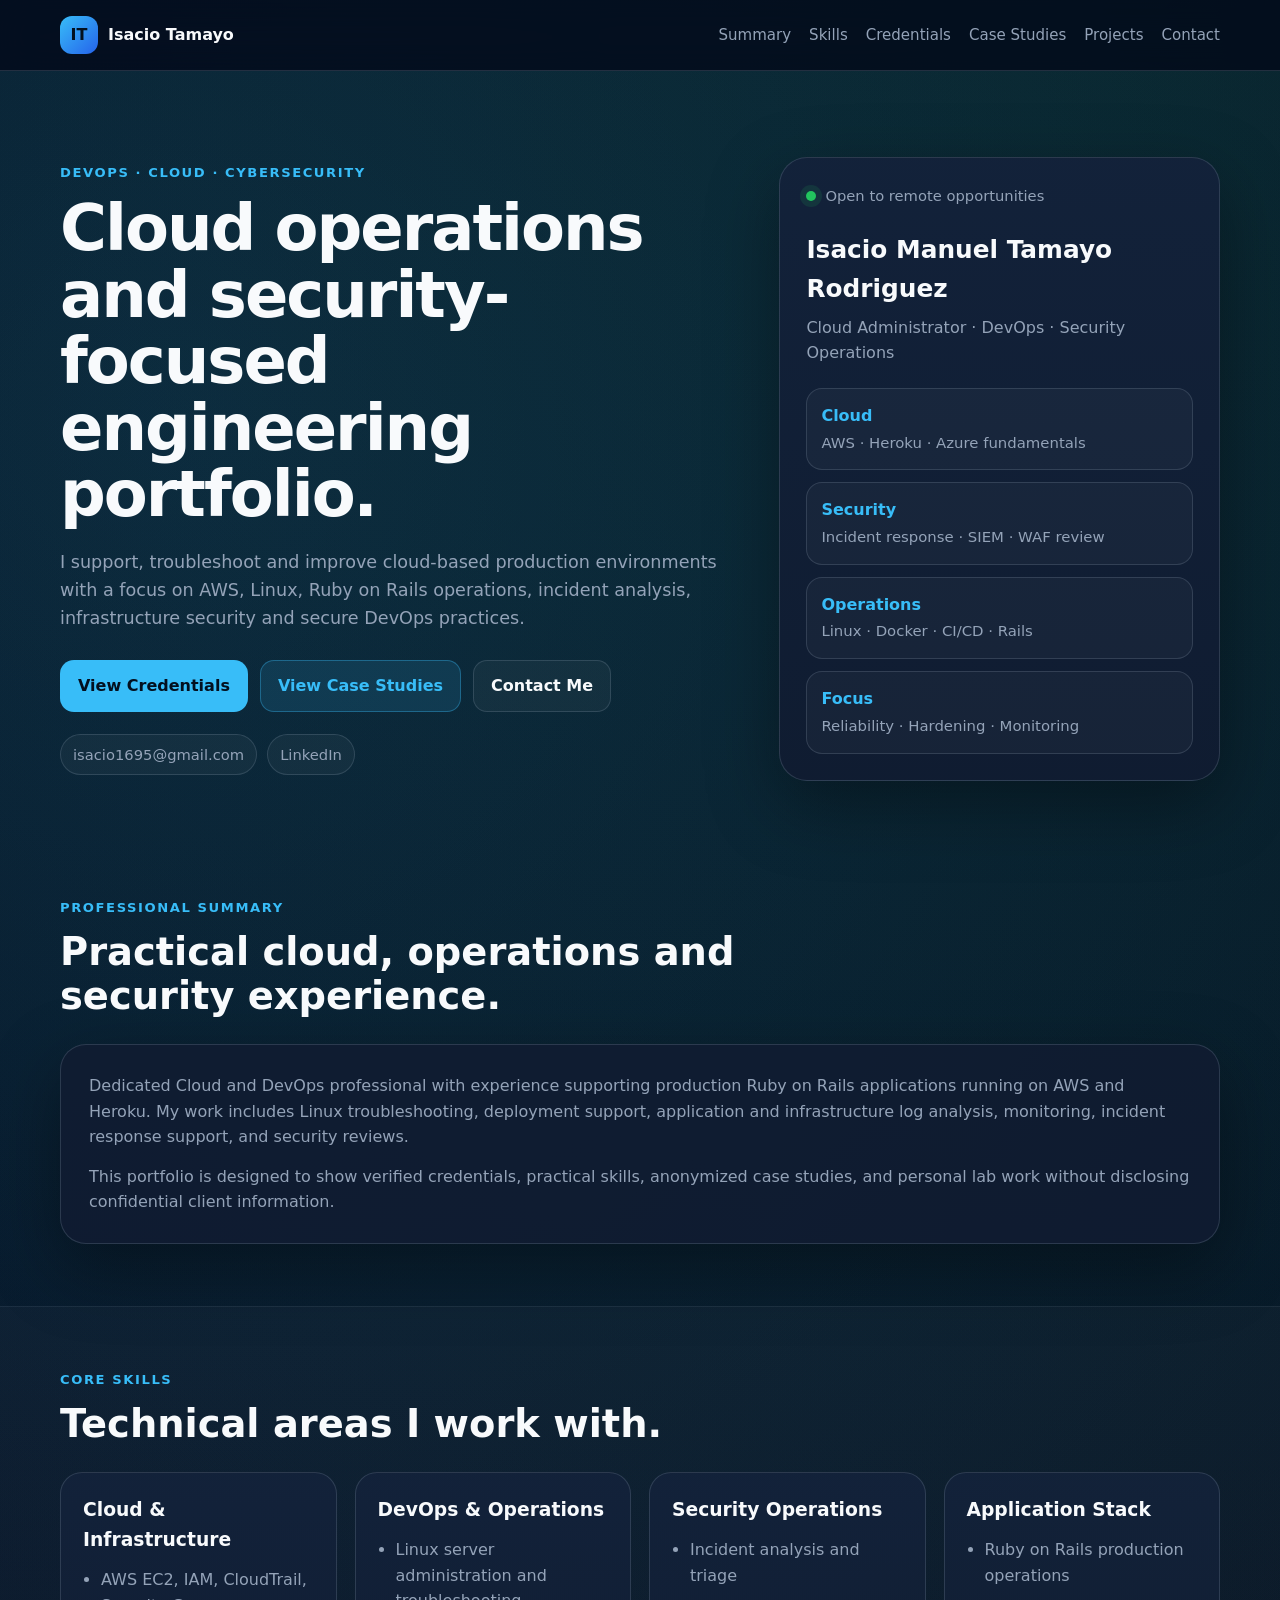
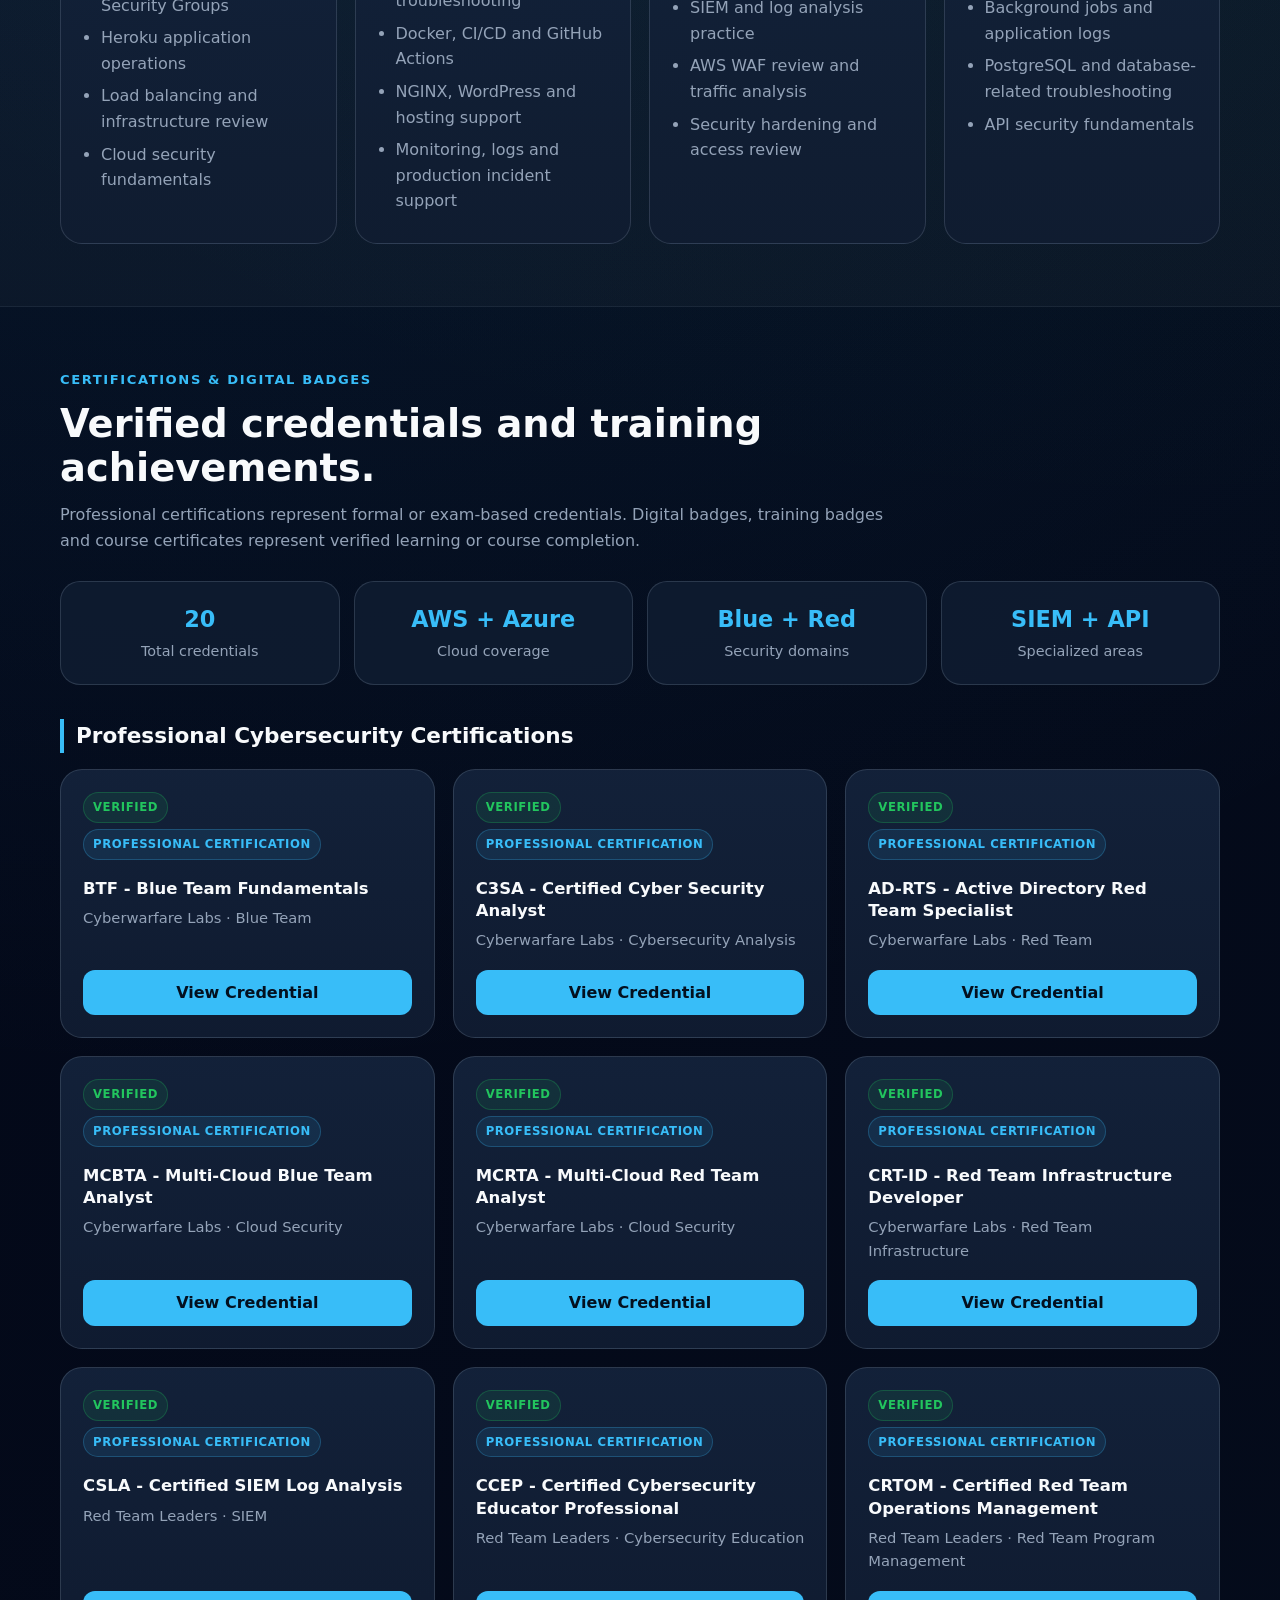
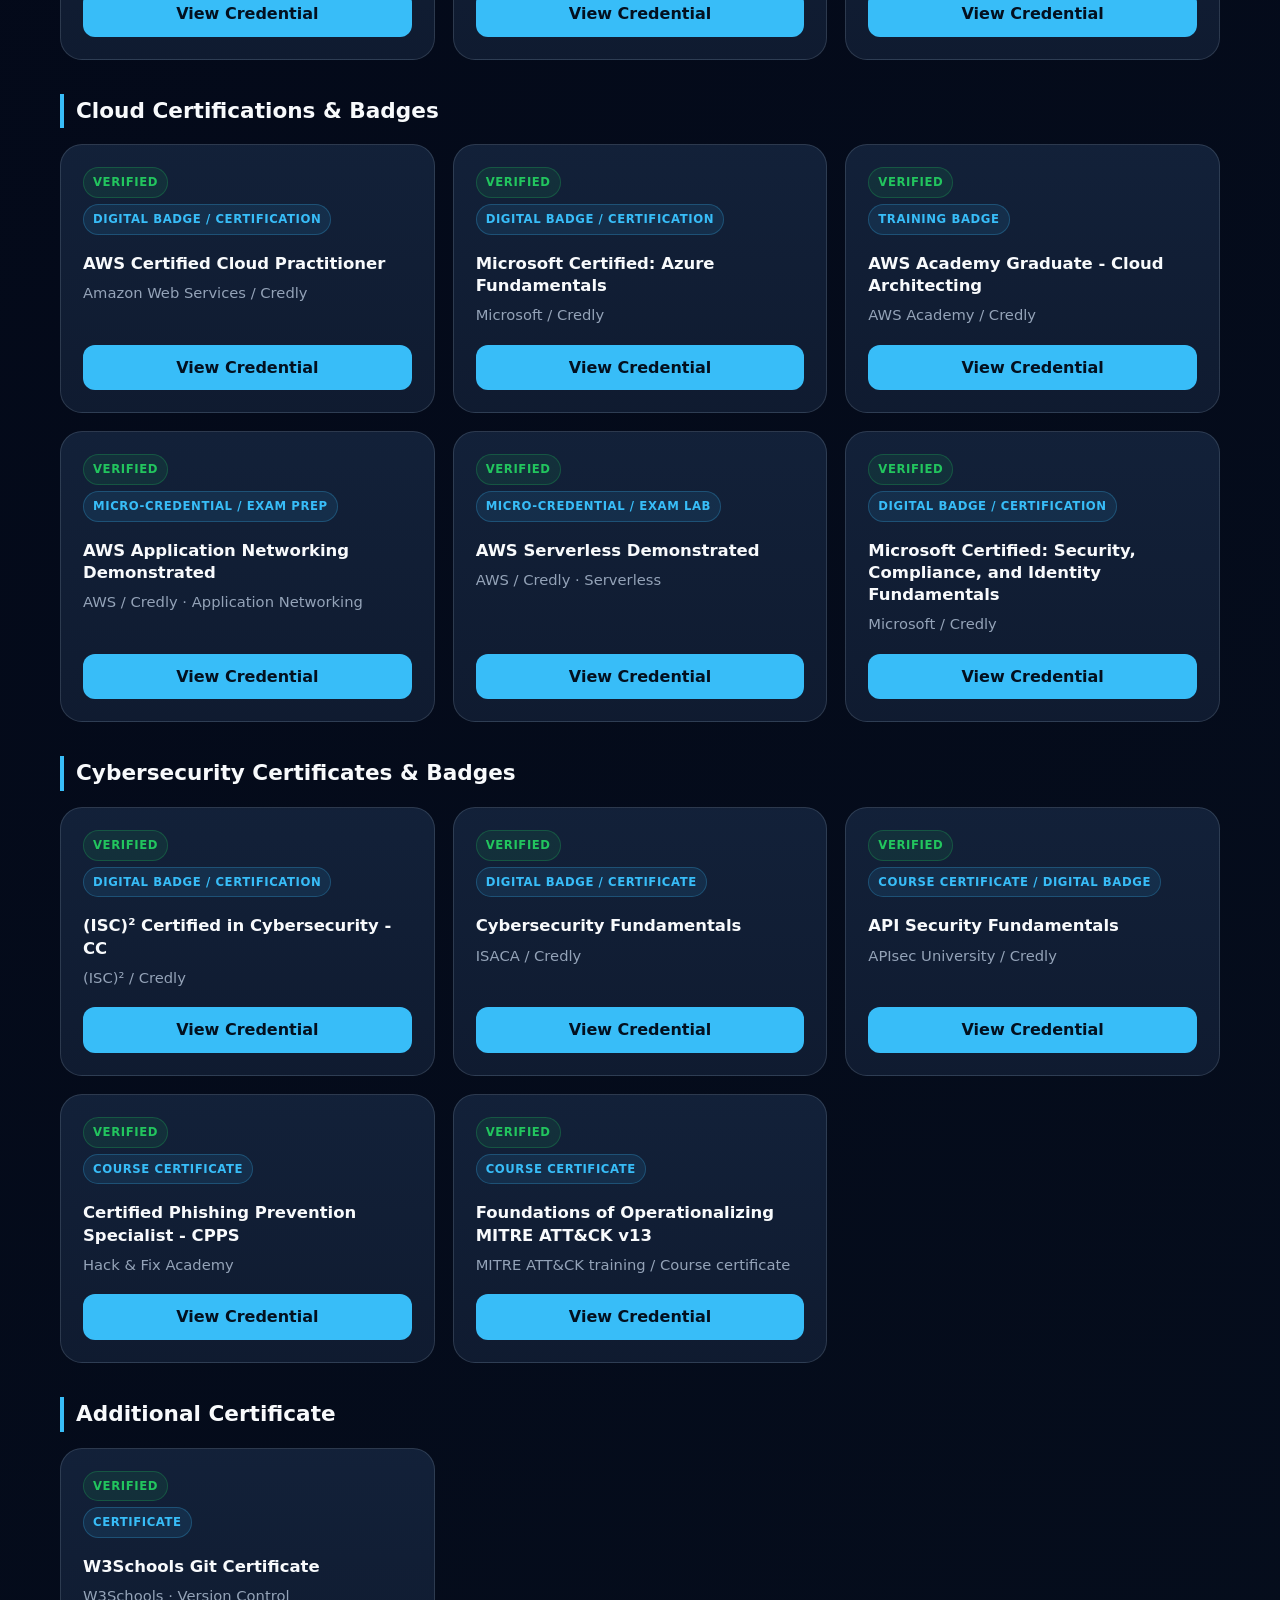
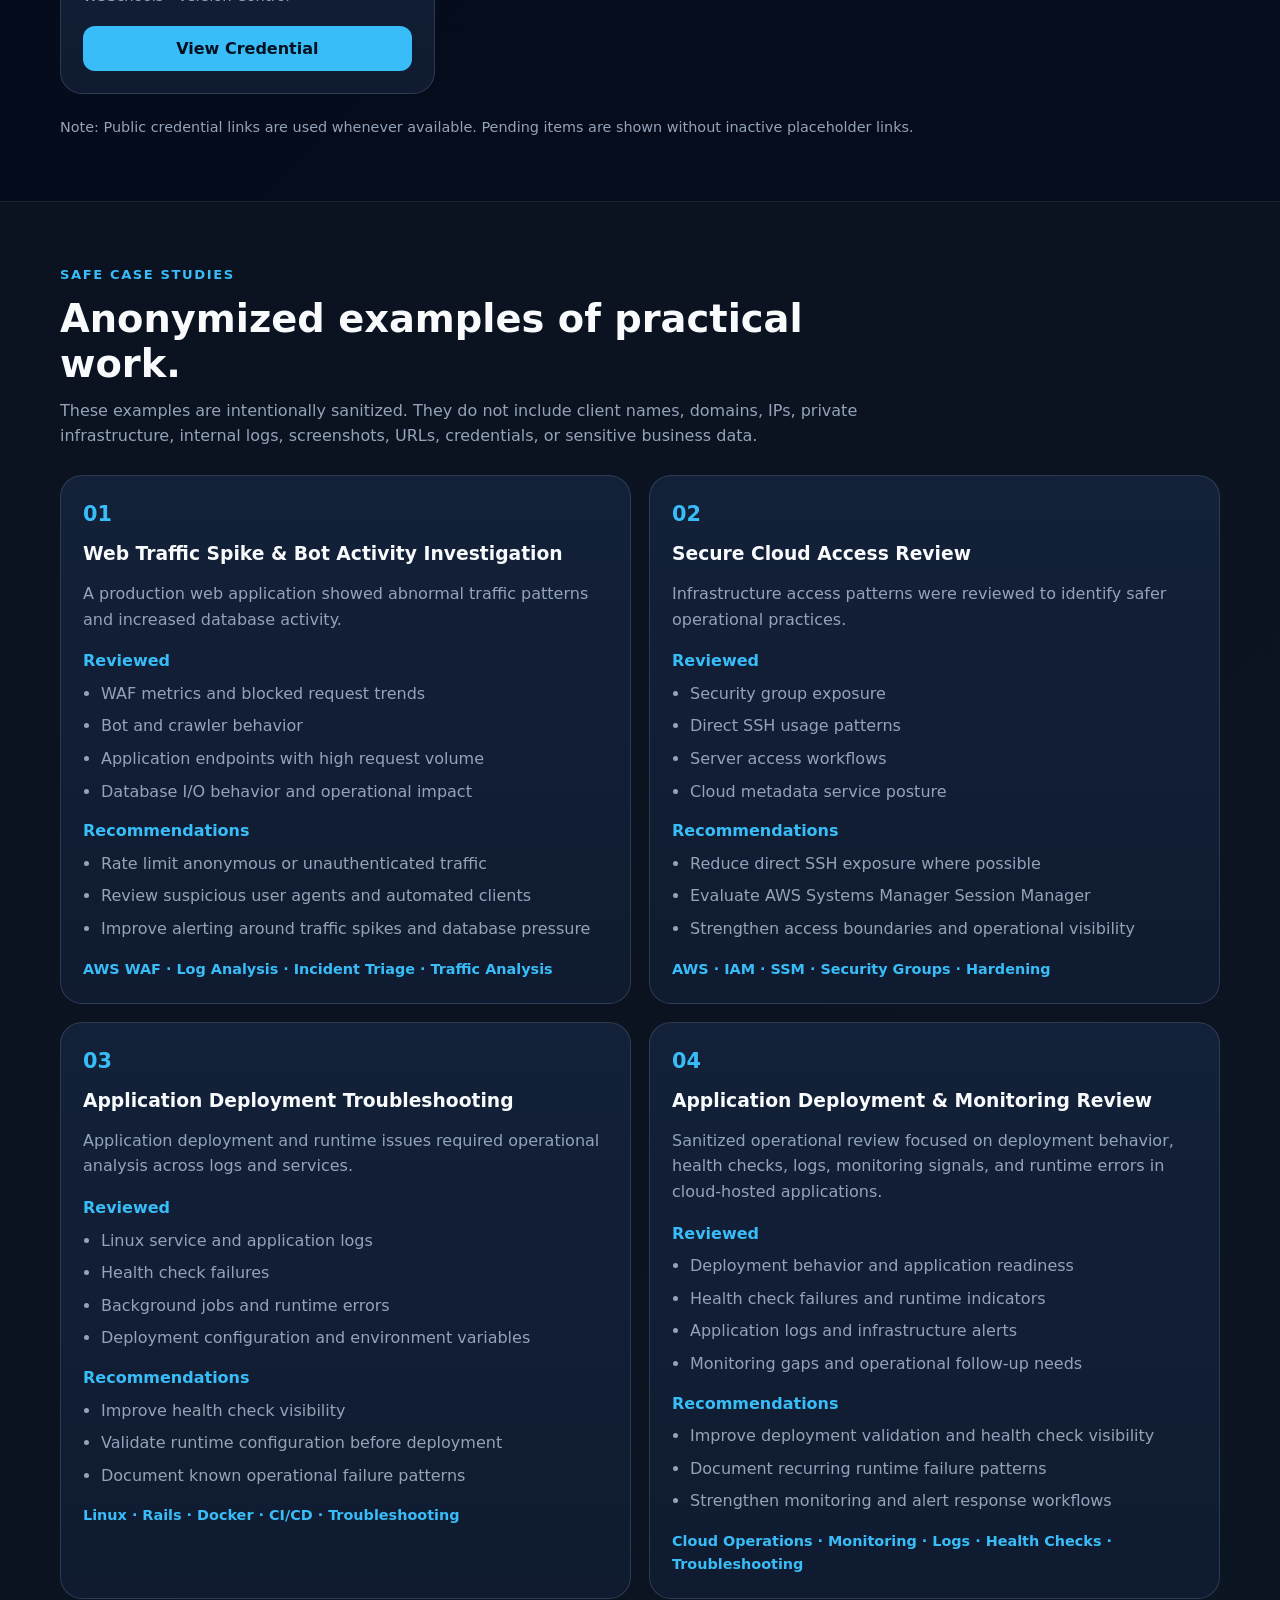
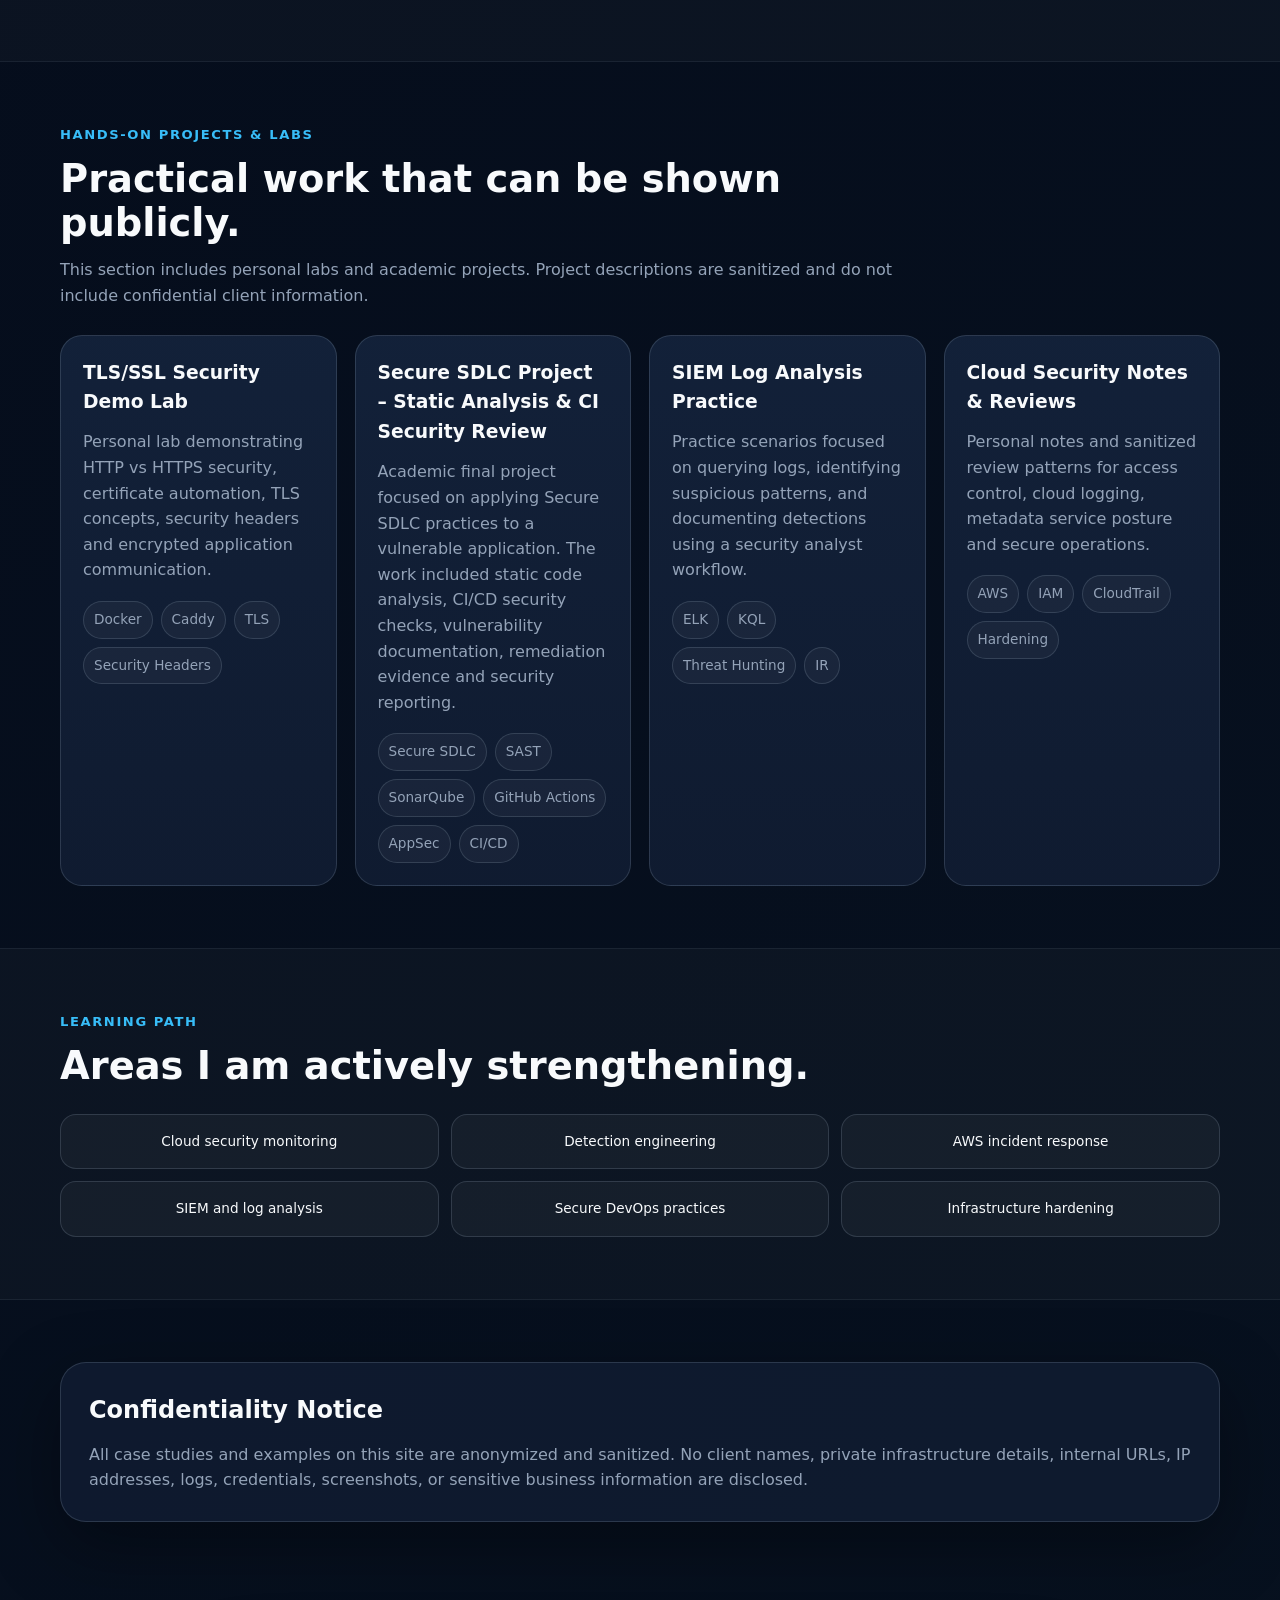
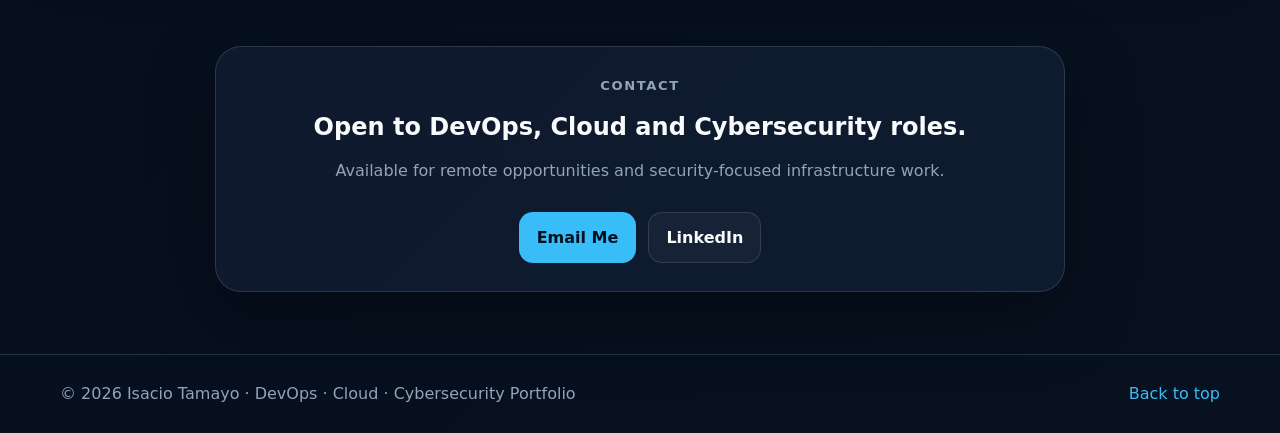
==== commit 43584cbf: "update html" ====
--- a/index.html
+++ b/index.html
@@ -172,7 +172,7 @@
         </div>
 
         <div class="credential-stats">
-          <div><strong>16</strong><span>Total credentials</span></div>
+          <div><strong>20</strong><span>Total credentials</span></div>
           <div><strong>AWS + Azure</strong><span>Cloud coverage</span></div>
           <div><strong>Blue + Red</strong><span>Security domains</span></div>
           <div><strong>SIEM + API</strong><span>Specialized areas</span></div>
@@ -224,6 +224,14 @@
             <article class="credential-card">
               <span class="badge verified">Verified</span>
               <span class="badge type">Professional Certification</span>
+              <h4>CRT-ID - Red Team Infrastructure Developer</h4>
+              <p>Cyberwarfare Labs · Red Team Infrastructure</p>
+              <a href="https://labs.cyberwarfare.live/credential/achievement/69f3f2f10f828a8de6c752f9" target="_blank" rel="noopener noreferrer">View Credential</a>
+            </article>
+
+            <article class="credential-card">
+              <span class="badge verified">Verified</span>
+              <span class="badge type">Professional Certification</span>
               <h4>CSLA - Certified SIEM Log Analysis</h4>
               <p>Red Team Leaders · SIEM</p>
               <a href="https://courses.redteamleaders.com/exam-completion/099fa897246fdd3c" target="_blank" rel="noopener noreferrer">View Credential</a>
@@ -235,6 +243,14 @@
               <h4>CCEP - Certified Cybersecurity Educator Professional</h4>
               <p>Red Team Leaders · Cybersecurity Education</p>
               <a href="https://courses.redteamleaders.com/exam-completion/eac57de91b47fc5b" target="_blank" rel="noopener noreferrer">View Credential</a>
+            </article>
+
+            <article class="credential-card">
+              <span class="badge verified">Verified</span>
+              <span class="badge type">Professional Certification</span>
+              <h4>CRTOM - Certified Red Team Operations Management</h4>
+              <p>Red Team Leaders · Red Team Program Management</p>
+              <a href="https://courses.redteamleaders.com/exam-completion/c17ff7d2aab192f2" target="_blank" rel="noopener noreferrer">View Credential</a>
             </article>
           </div>
         </div>
@@ -264,6 +280,22 @@
               <h4>AWS Academy Graduate - Cloud Architecting</h4>
               <p>AWS Academy / Credly</p>
               <a href="https://www.credly.com/badges/f8daa647-c096-4b6d-a9be-473a920c295f/public_url" target="_blank" rel="noopener noreferrer">View Credential</a>
+            </article>
+
+            <article class="credential-card">
+              <span class="badge verified">Verified</span>
+              <span class="badge type">Micro-Credential / Exam Prep</span>
+              <h4>AWS Application Networking Demonstrated</h4>
+              <p>AWS / Credly · Application Networking</p>
+              <a href="https://www.credly.com/badges/02b6043b-ed11-46bf-a0ef-a21d31ae5cbf/public_url" target="_blank" rel="noopener noreferrer">View Credential</a>
+            </article>
+
+            <article class="credential-card">
+              <span class="badge verified">Verified</span>
+              <span class="badge type">Micro-Credential / Exam Lab</span>
+              <h4>AWS Serverless Demonstrated</h4>
+              <p>AWS / Credly · Serverless</p>
+              <a href="https://www.credly.com/badges/8a509969-a698-4201-ba69-38c92fb5b371/public_url" target="_blank" rel="noopener noreferrer">View Credential</a>
             </article>
 
             <article class="credential-card">
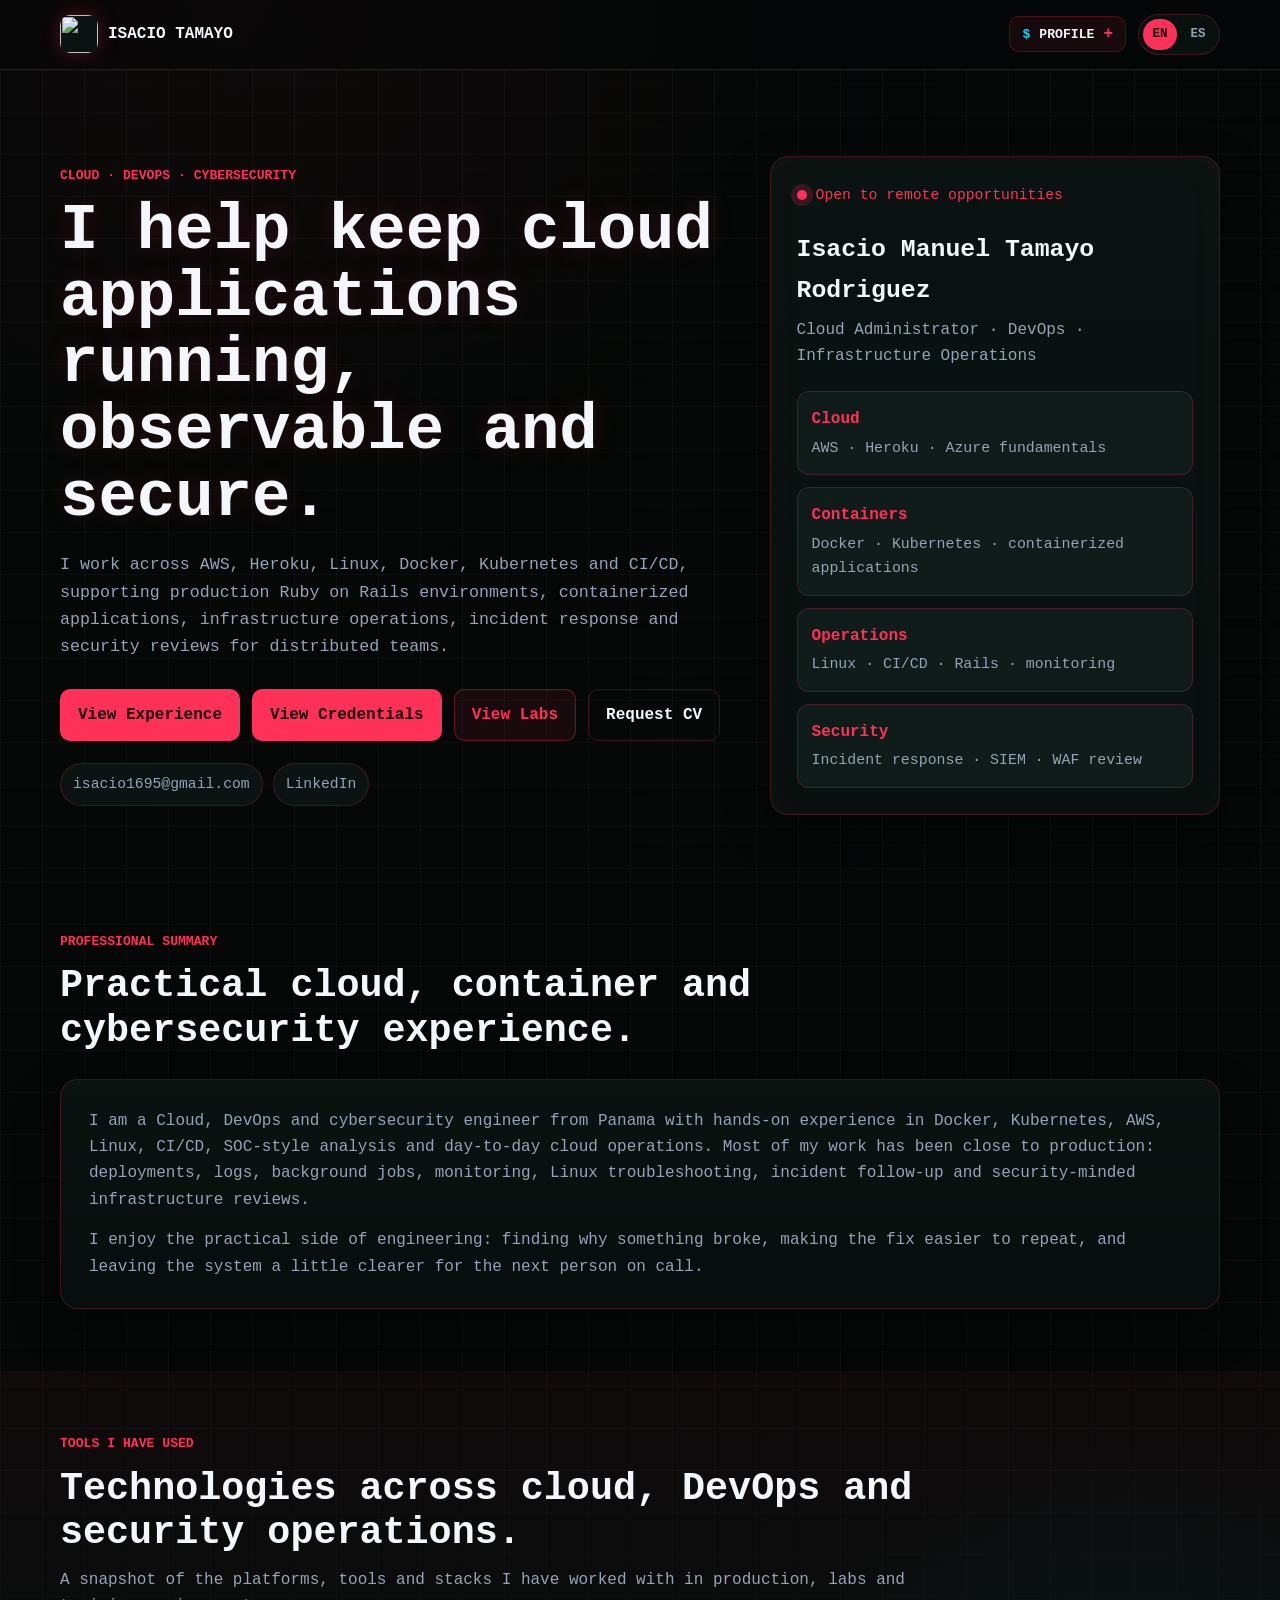
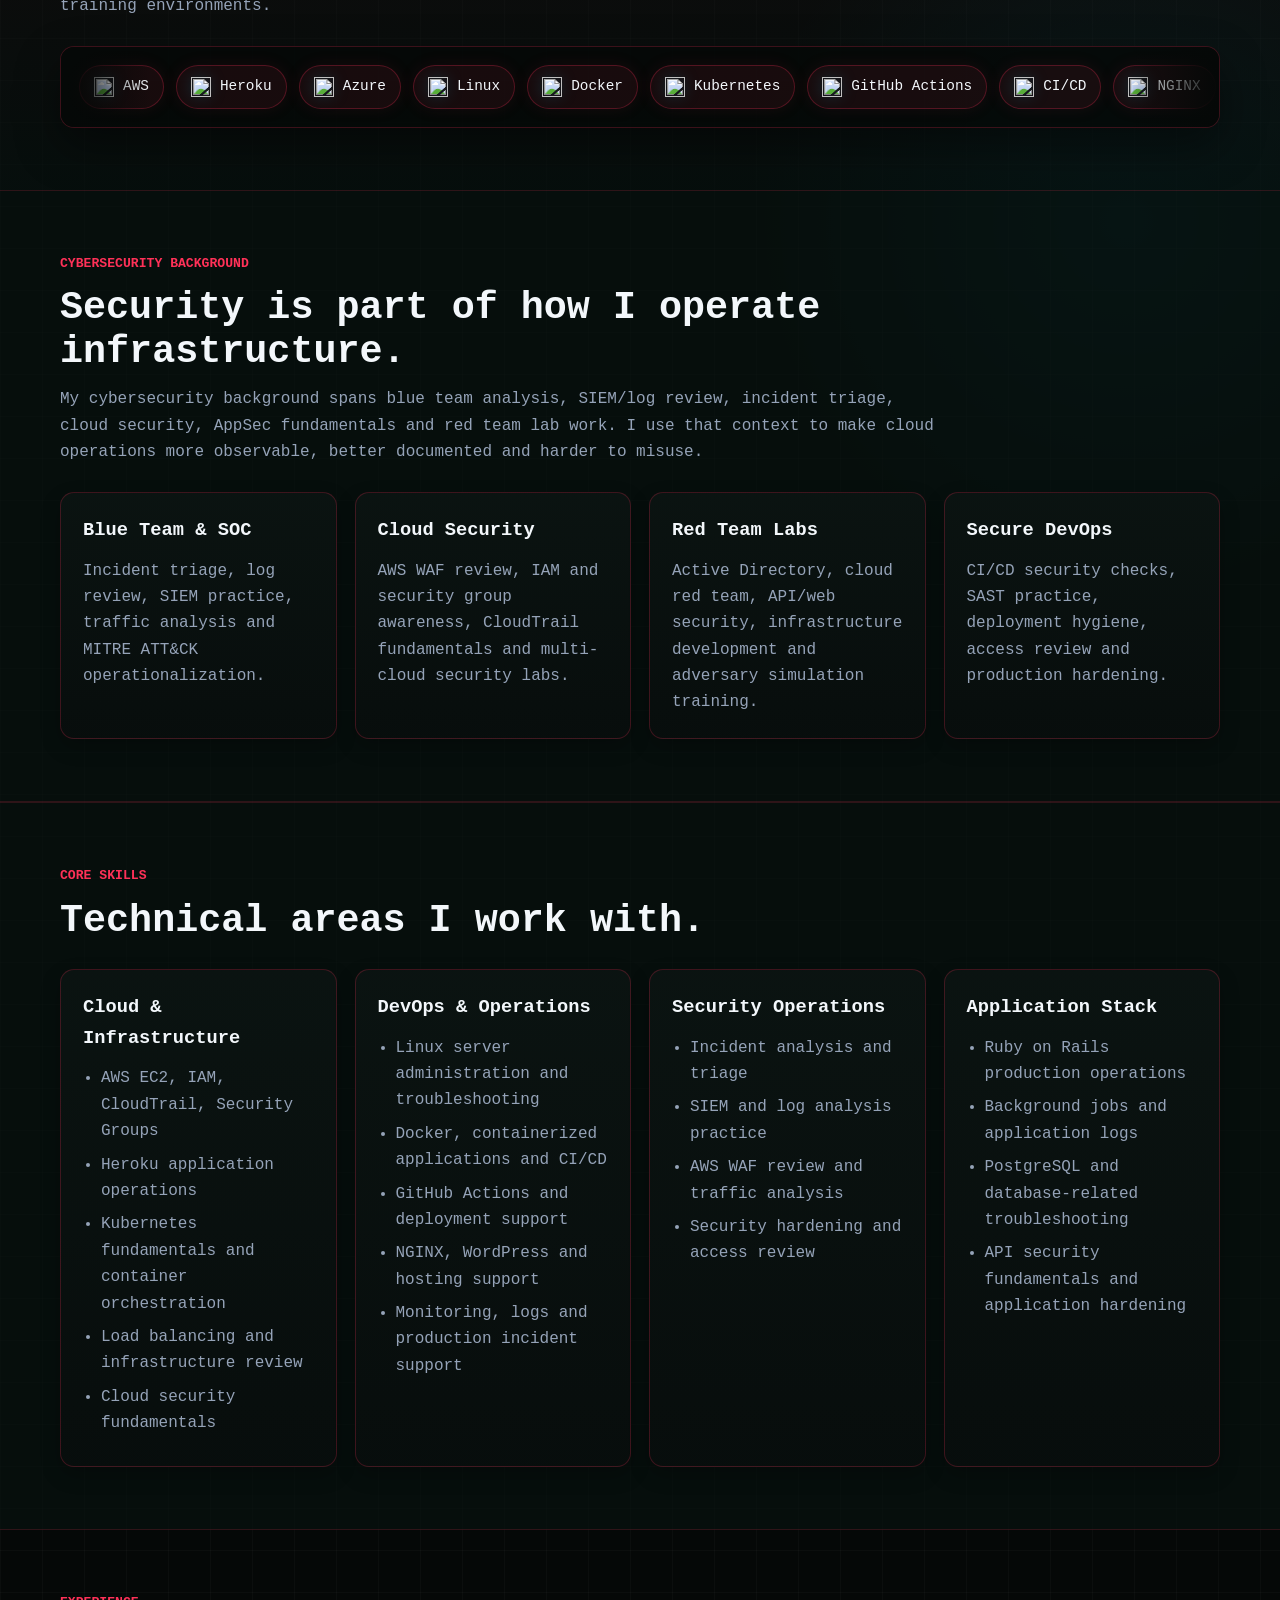
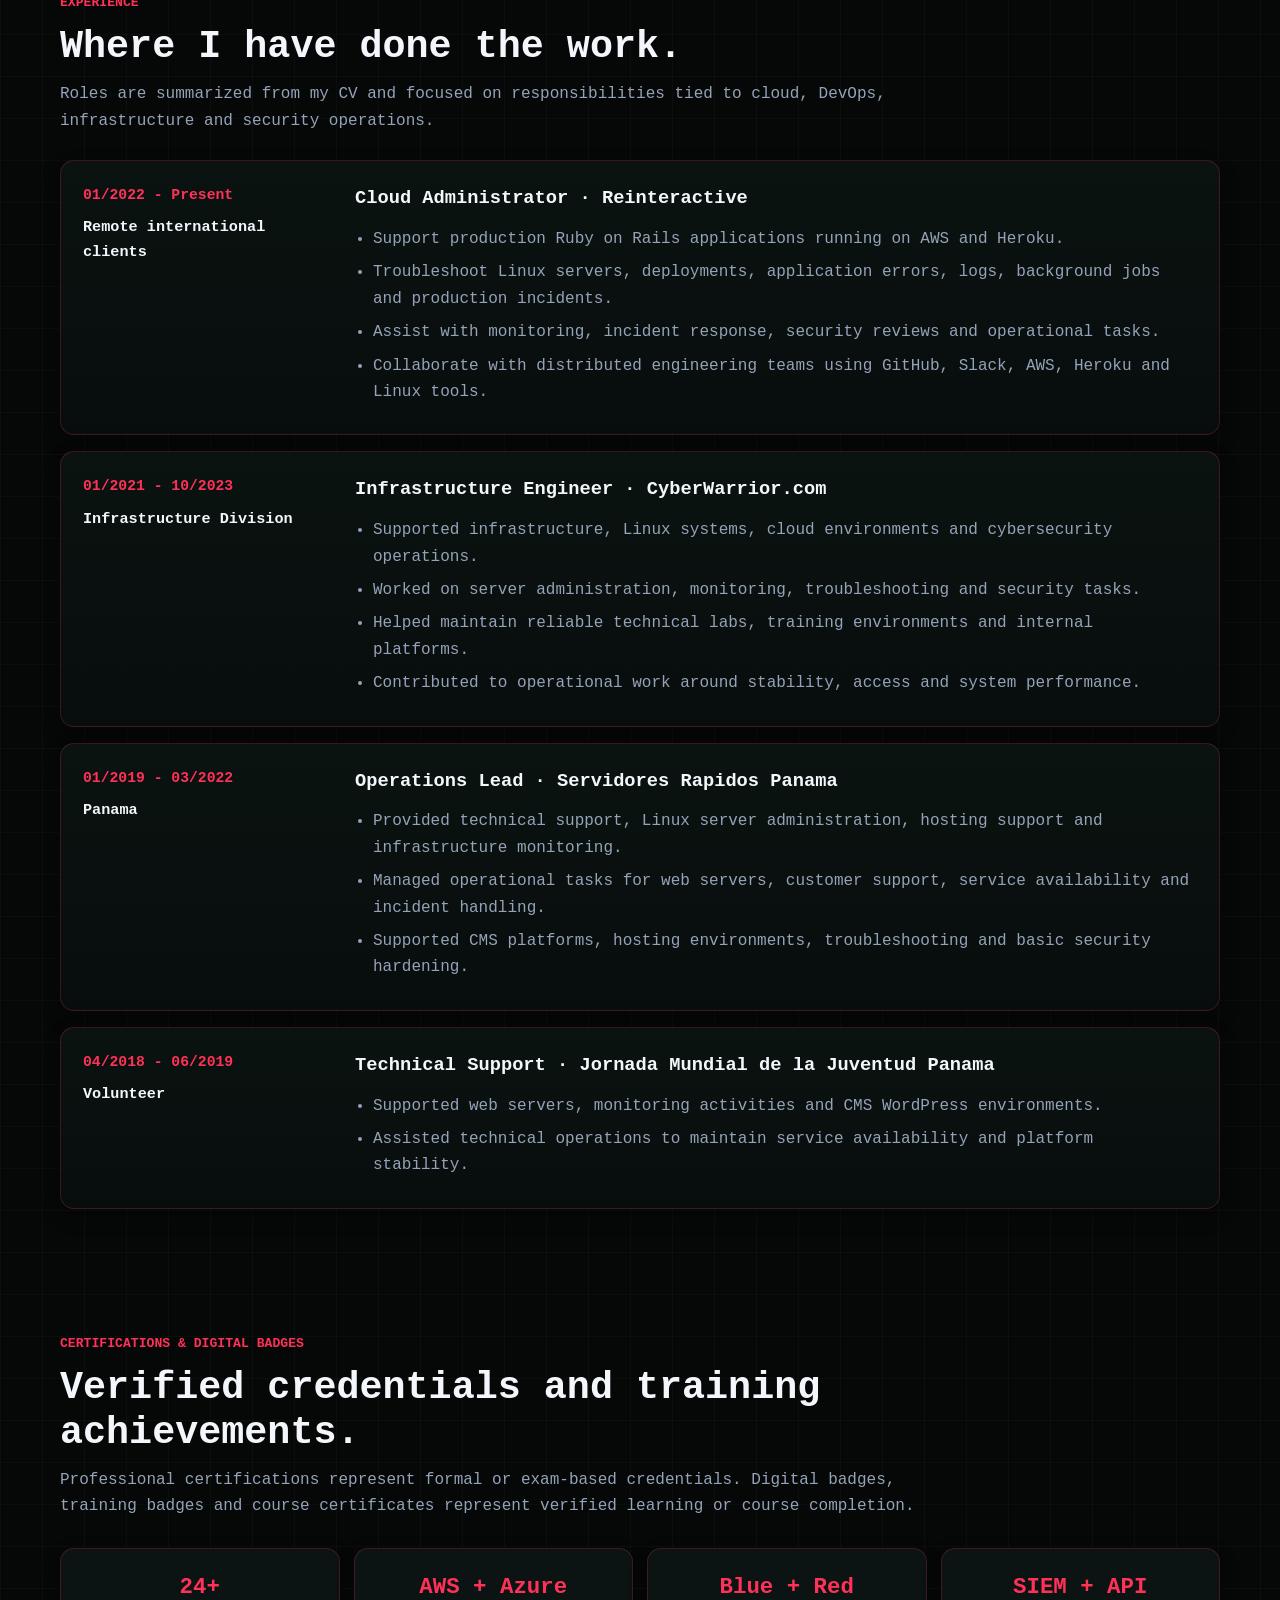
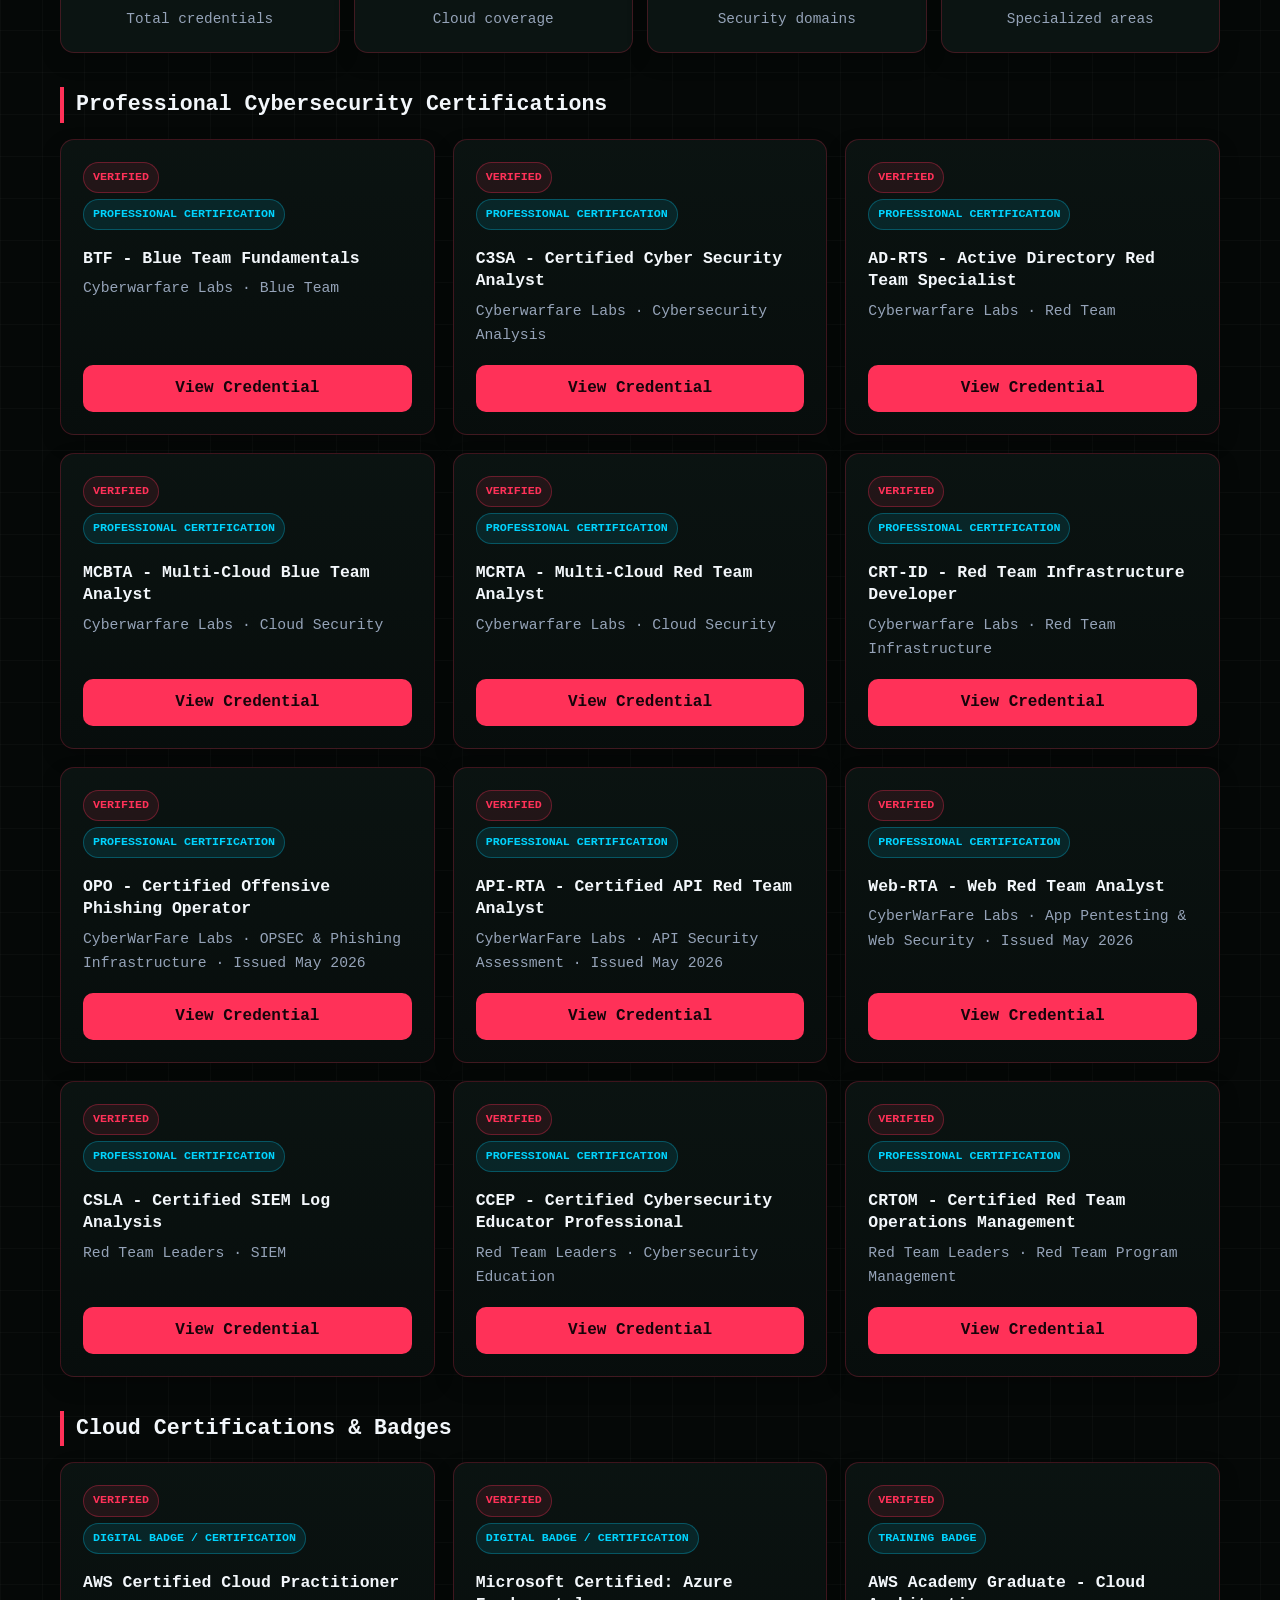
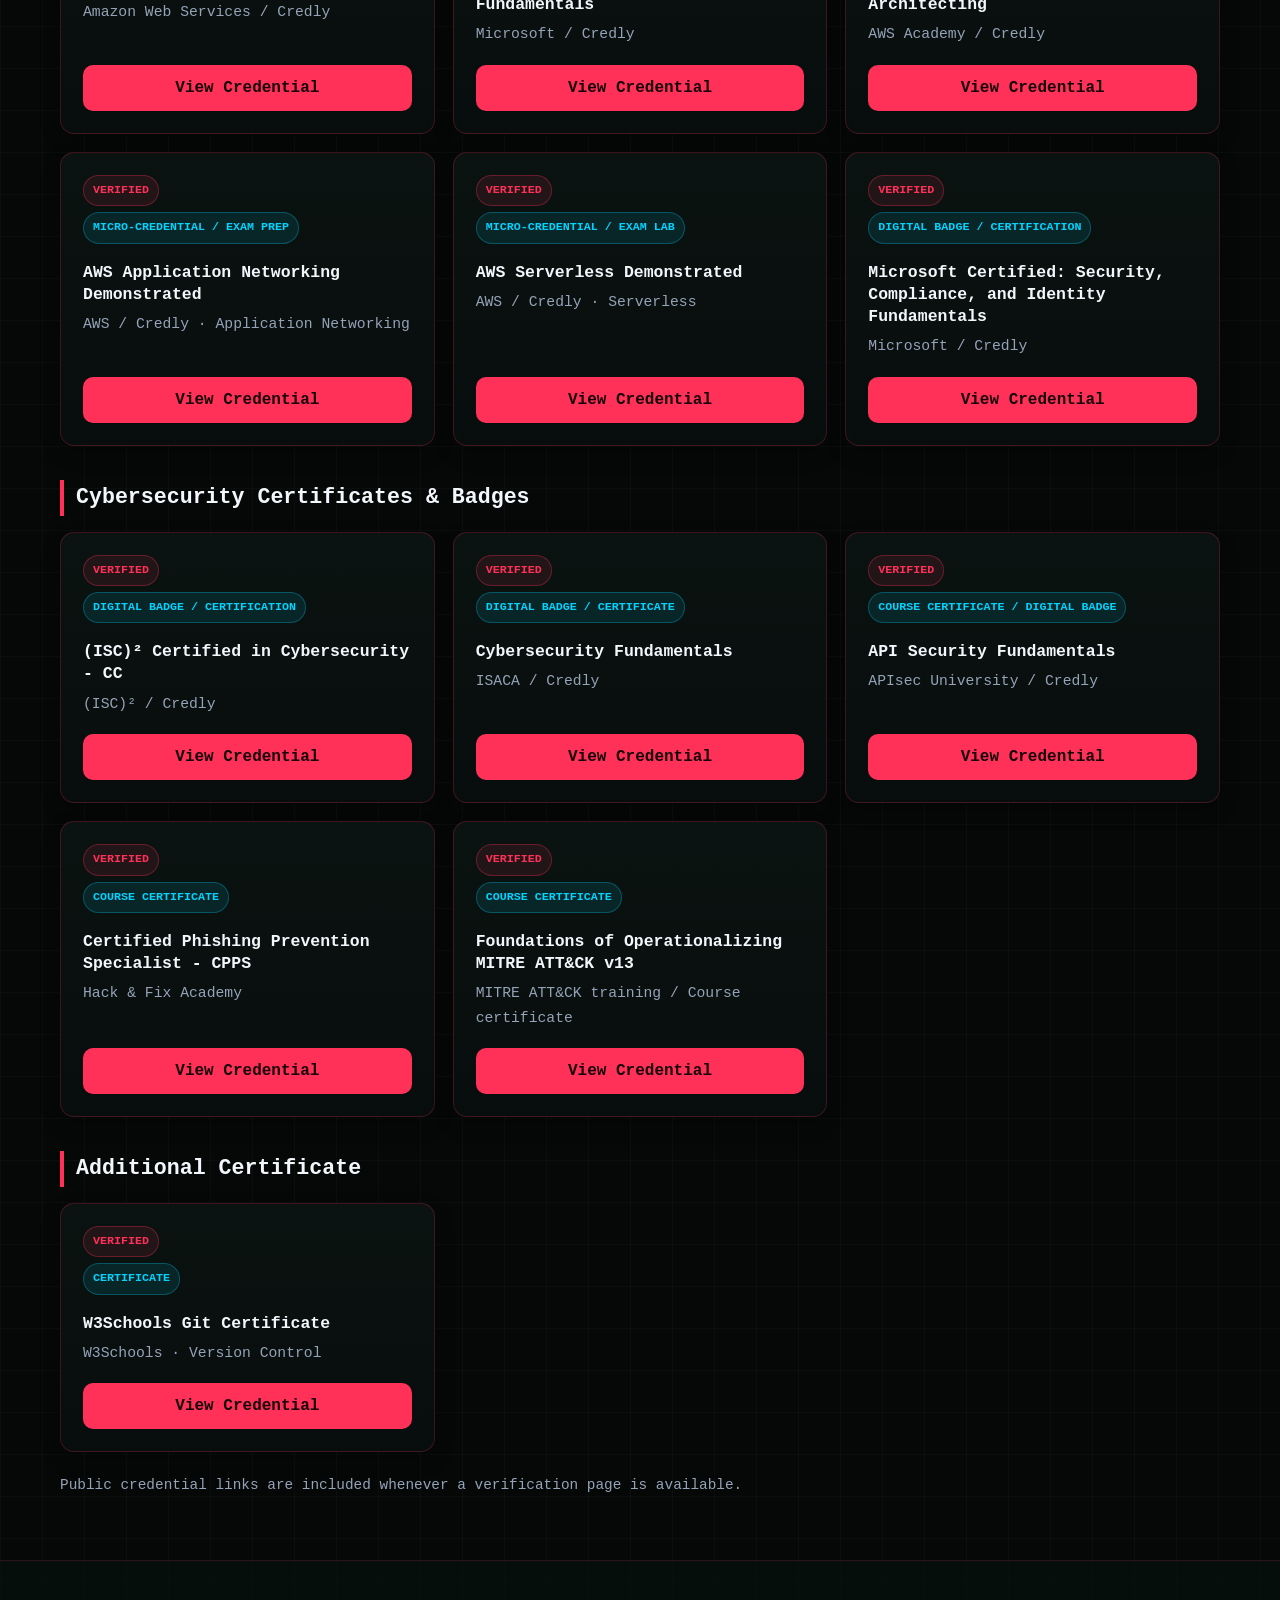
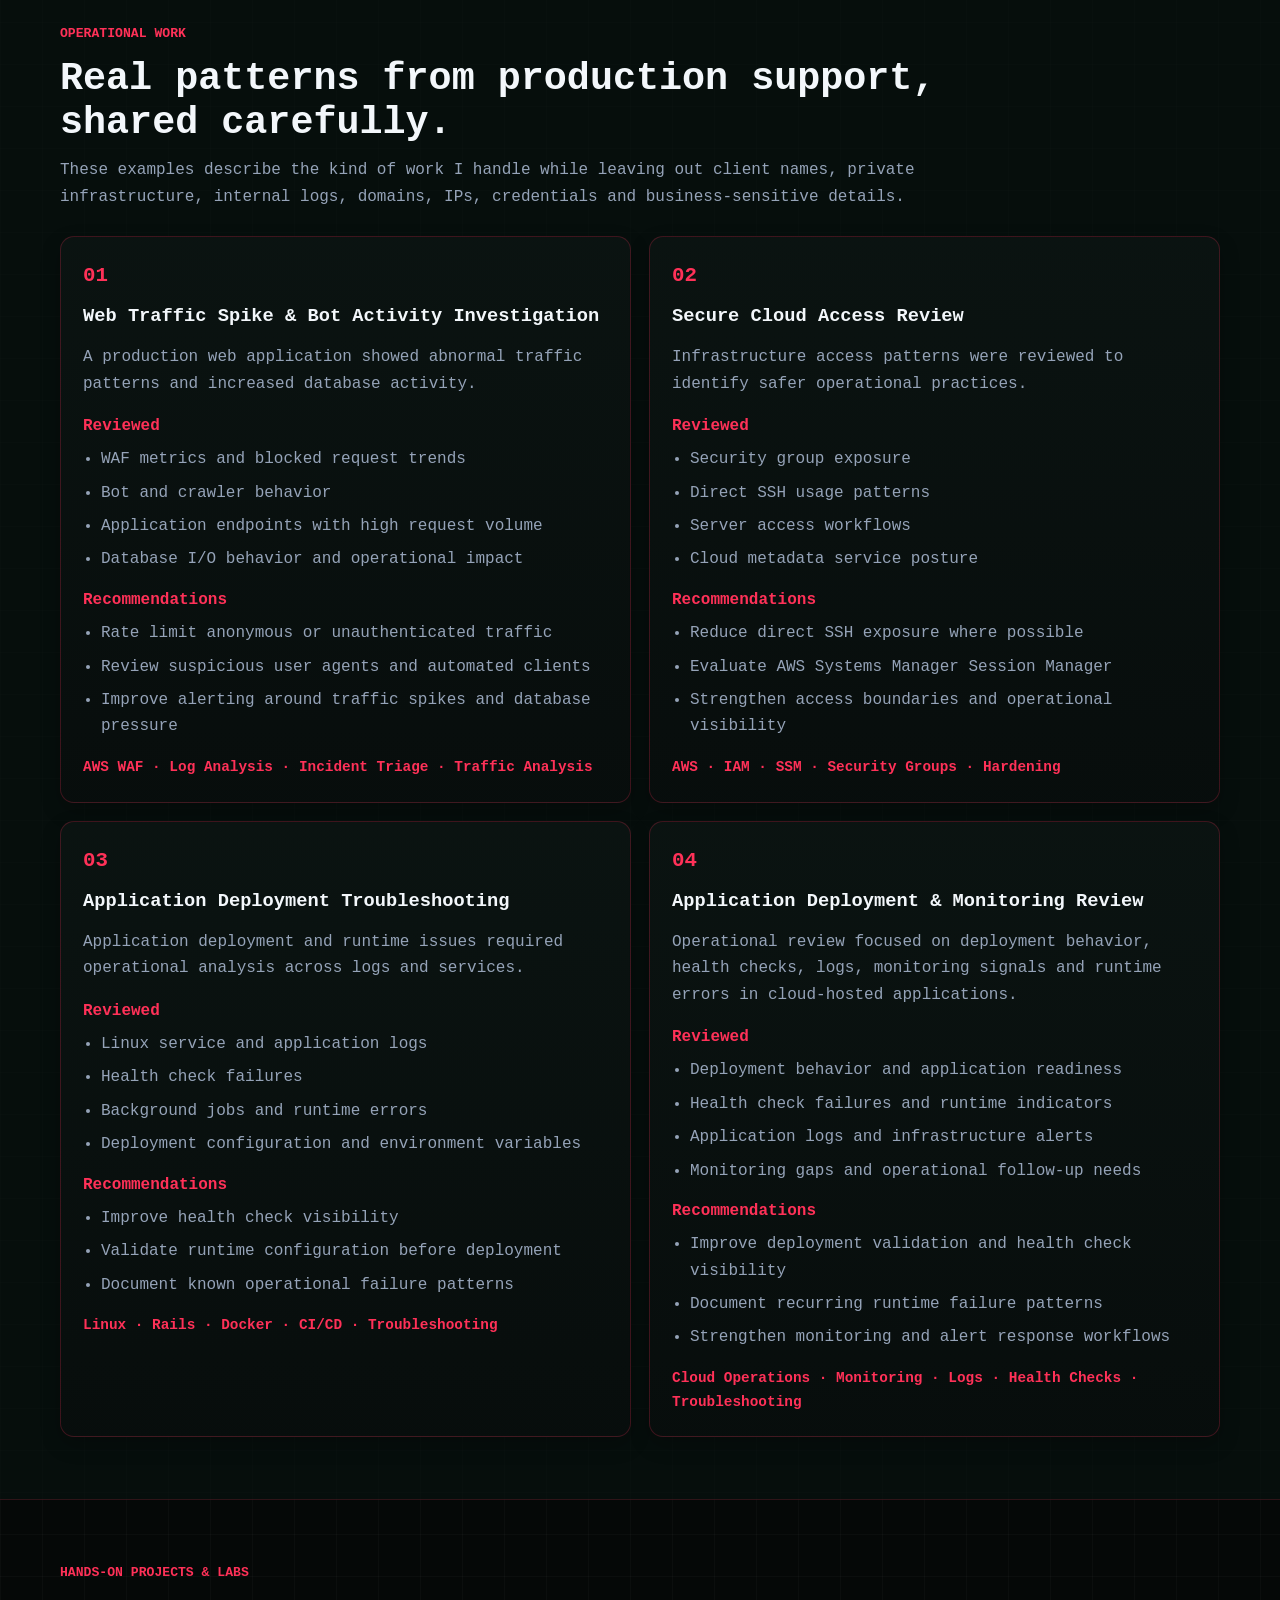
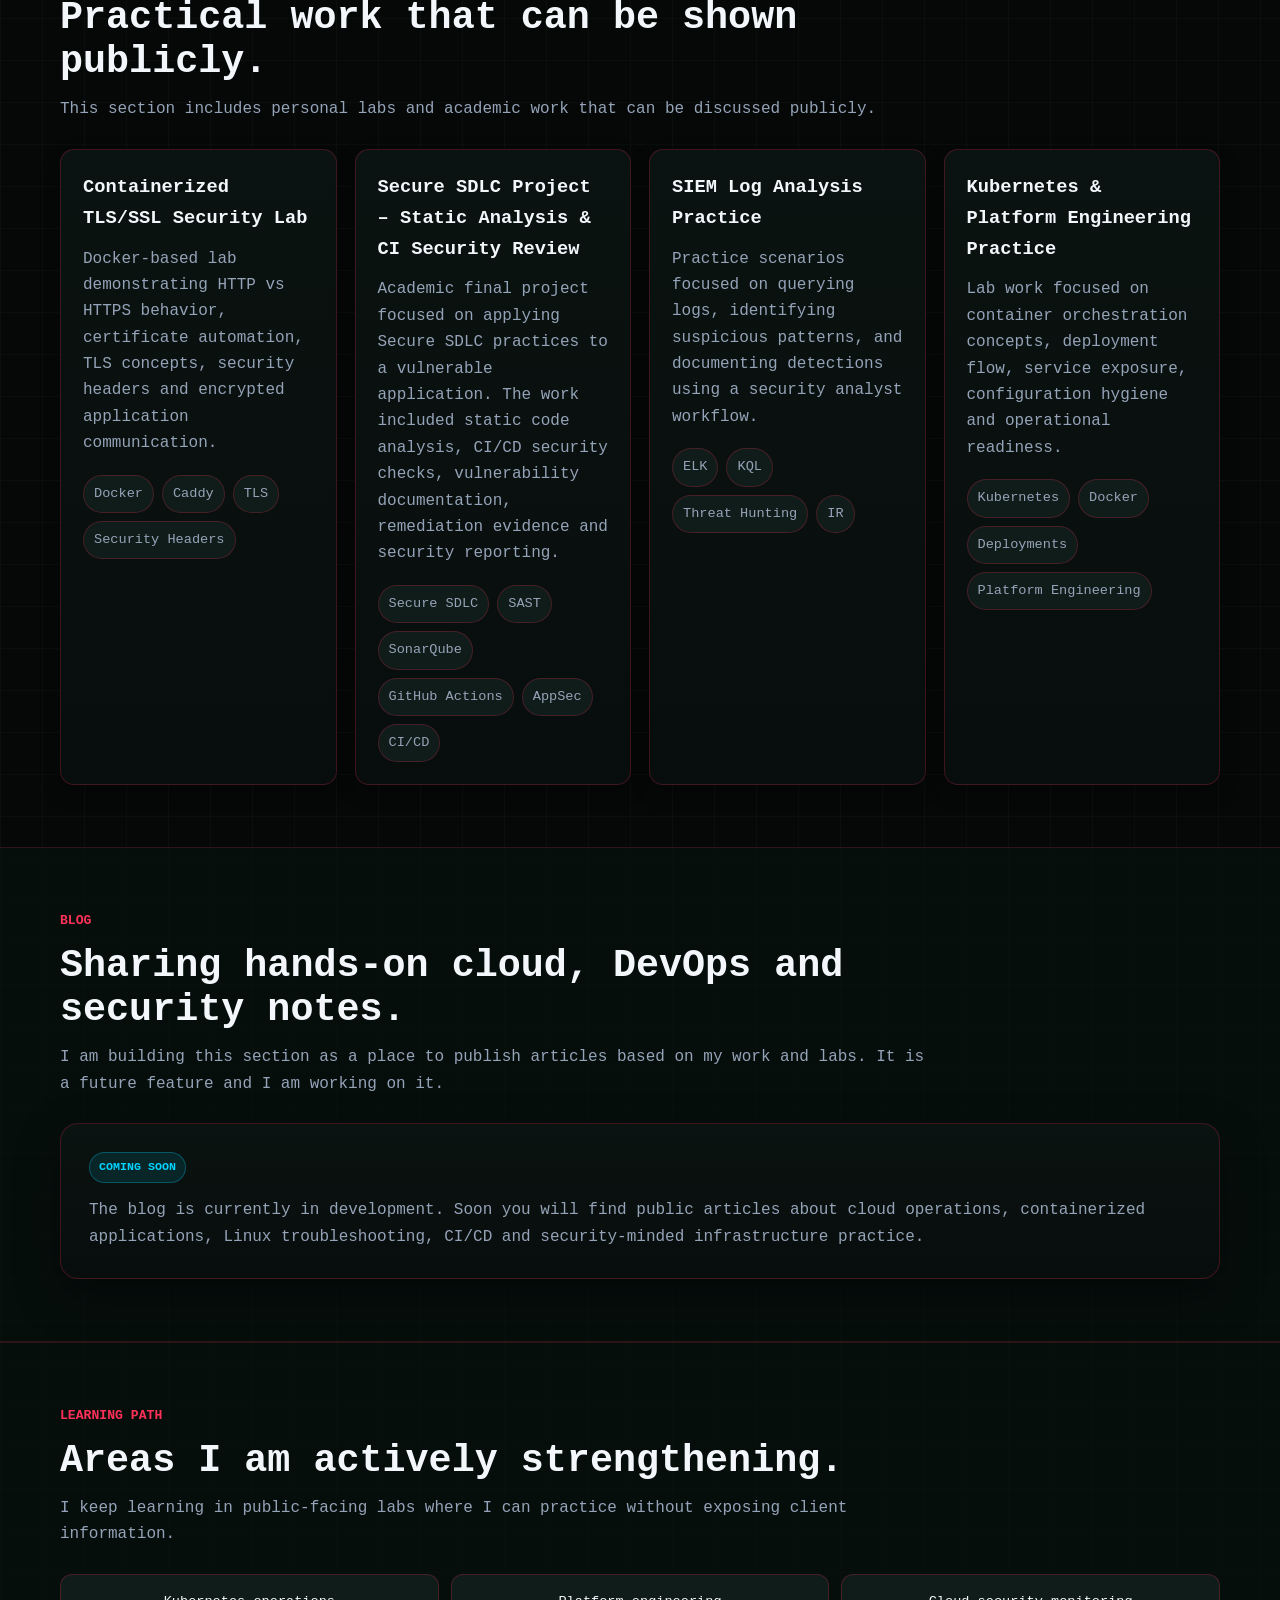
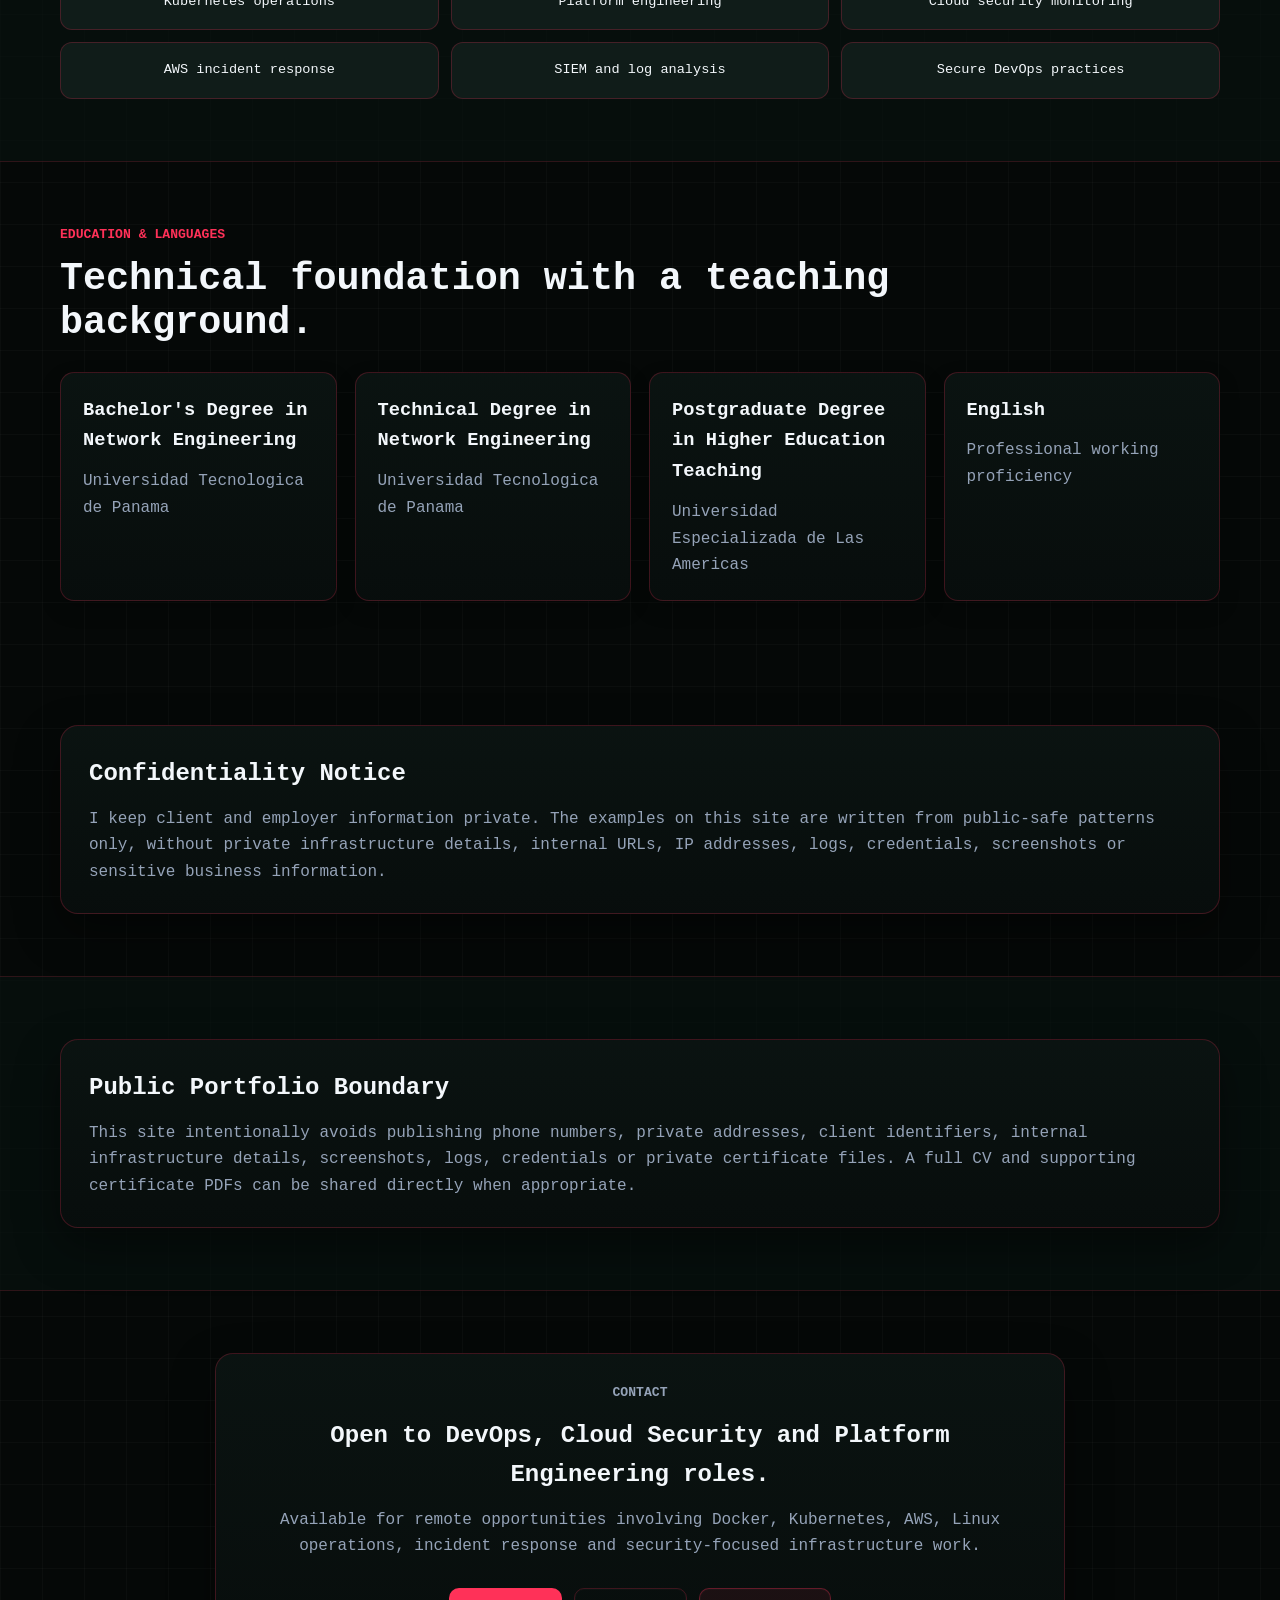
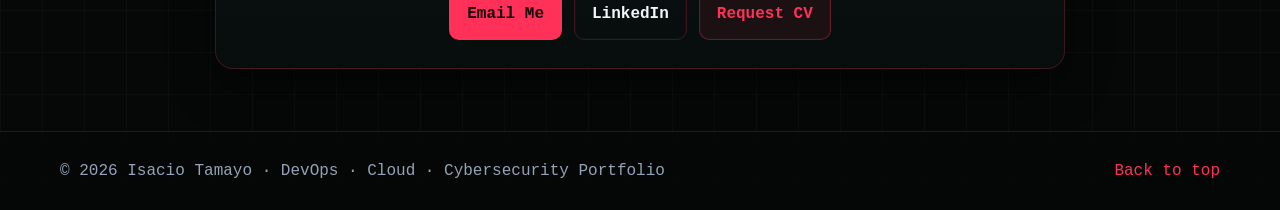
==== commit 3d14a32d: "Add blog section, fix Guides link, polish copy" ====
--- a/index.html
+++ b/index.html
@@ -4,14 +4,35 @@
   <meta charset="UTF-8" />
   <meta name="viewport" content="width=device-width, initial-scale=1.0" />
 
-  <title>Isacio Tamayo | DevOps · Cloud · Cybersecurity</title>
-  <meta name="description" content="Professional DevOps, Cloud and Cybersecurity portfolio for Isacio Tamayo. Certifications, badges, case studies, projects, skills and contact information." />
+  <title>Isacio Tamayo | Cloud, DevOps & Cybersecurity Engineer</title>
+  <meta name="description" content="Cloud, DevOps and Cybersecurity portfolio for Isacio Tamayo, focused on Docker, Kubernetes, AWS, Linux, CI/CD, production support, cloud security and incident response." />
   <meta name="author" content="Isacio Tamayo" />
-
-  <meta property="og:title" content="Isacio Tamayo | DevOps · Cloud · Cybersecurity" />
-  <meta property="og:description" content="Professional portfolio with certifications, badges, sanitized case studies, cloud and cybersecurity skills." />
+  <link rel="canonical" href="https://isacio-tamayo.ponciop.online/" />
+
+  <meta property="og:title" content="Isacio Tamayo | Cloud, DevOps & Cybersecurity Engineer" />
+  <meta property="og:description" content="Portfolio covering Docker, Kubernetes, AWS, Linux operations, CI/CD, production troubleshooting, blue team analysis, red team labs and cloud security." />
   <meta property="og:type" content="website" />
-
+  <meta property="og:url" content="https://isacio-tamayo.ponciop.online/" />
+  <meta property="og:site_name" content="Isacio Tamayo Portfolio" />
+  <meta property="og:locale" content="en_US" />
+  <meta property="og:locale:alternate" content="es_PA" />
+  <meta property="og:image" content="https://isacio-tamayo.ponciop.online/assets/img/brand/isacio-tamayo-wallpaper.png" />
+  <meta property="og:image:secure_url" content="https://isacio-tamayo.ponciop.online/assets/img/brand/isacio-tamayo-wallpaper.png" />
+  <meta property="og:image:type" content="image/png" />
+  <meta property="og:image:width" content="1672" />
+  <meta property="og:image:height" content="941" />
+  <meta property="og:image:alt" content="Isacio Tamayo Cloud DevOps Cybersecurity personal brand banner" />
+
+  <meta name="twitter:card" content="summary_large_image" />
+  <meta name="twitter:title" content="Isacio Tamayo | Cloud, DevOps & Cybersecurity Engineer" />
+  <meta name="twitter:description" content="Portfolio covering Docker, Kubernetes, AWS, Linux operations, CI/CD, production troubleshooting, blue team analysis, red team labs and cloud security." />
+  <meta name="twitter:image" content="https://isacio-tamayo.ponciop.online/assets/img/brand/isacio-tamayo-wallpaper.png" />
+
+  <link rel="alternate" hreflang="en" href="https://isacio-tamayo.ponciop.online/" />
+  <link rel="alternate" hreflang="es" href="https://isacio-tamayo.ponciop.online/es.html" />
+  <link rel="alternate" hreflang="x-default" href="https://isacio-tamayo.ponciop.online/" />
+
+  <link rel="icon" type="image/svg+xml" href="favicon.svg" />
   <link rel="stylesheet" href="assets/css/styles.css" />
 </head>
 
@@ -19,18 +40,29 @@
   <header class="site-header">
     <div class="container nav-wrap">
       <a class="brand" href="#top" aria-label="Home">
-        <span class="brand-mark">IT</span>
+        <span class="brand-mark"><img src="assets/img/brand/isacio-tamayo-logo.webp" alt="" /></span>
         <span>Isacio Tamayo</span>
       </a>
 
-      <nav class="desktop-nav" aria-label="Main navigation">
-        <a href="#summary">Summary</a>
-        <a href="#skills">Skills</a>
-        <a class="nav-priority" href="#certifications">Credentials</a>
-        <a href="#case-studies">Case Studies</a>
-        <a class="nav-priority" href="#projects">Projects</a>
-        <a class="nav-priority" href="#contact">Contact</a>
-      </nav>
+      <div class="nav-right">
+        <input class="menu-toggle" type="checkbox" id="site-menu-toggle" aria-label="Toggle navigation menu" />
+        <label class="menu-button" for="site-menu-toggle"><span>PROFILE</span></label>
+        <nav class="desktop-nav" aria-label="Main navigation">
+          <a href="#summary">Summary</a>
+          <a href="#skills">Skills</a>
+          <a href="#technologies">Tech Stack</a>
+          <a href="#experience">Experience</a>
+          <a href="#certifications">Credentials</a>
+          <a href="#case-studies">Case Studies</a>
+          <a href="#projects">Projects</a>
+          <a href="#blog">Blog</a>
+          <a href="#contact">Contact</a>
+        </nav>
+        <div class="language-switch" aria-label="Language selector">
+          <a class="active" href="index.html" aria-current="page">EN</a>
+          <a href="es.html">ES</a>
+        </div>
+      </div>
     </div>
   </header>
 
@@ -38,17 +70,19 @@
     <section class="hero">
       <div class="container hero-grid">
         <div class="hero-content">
-          <p class="eyebrow">DevOps · Cloud · Cybersecurity</p>
-          <h1>Cloud operations and security-focused engineering portfolio.</h1>
+          <p class="eyebrow">Cloud · DevOps · Cybersecurity</p>
+          <h1>I help keep cloud applications running, observable and secure.</h1>
           <p class="hero-text">
-            I support, troubleshoot and improve cloud-based production environments with a focus on
-            AWS, Linux, Ruby on Rails operations, incident analysis, infrastructure security and secure DevOps practices.
+            I work across AWS, Heroku, Linux, Docker, Kubernetes and CI/CD, supporting production
+            Ruby on Rails environments, containerized applications, infrastructure operations,
+            incident response and security reviews for distributed teams.
           </p>
 
           <div class="hero-actions">
+            <a class="btn primary" href="#experience">View Experience</a>
             <a class="btn primary" href="#certifications">View Credentials</a>
-            <a class="btn secondary" href="#case-studies">View Case Studies</a>
-            <a class="btn ghost" href="mailto:isacio1695@gmail.com">Contact Me</a>
+            <a class="btn secondary" href="#projects">View Labs</a>
+            <a class="btn ghost" href="mailto:isacio1695@gmail.com?subject=CV%20request%20-%20Isacio%20Tamayo">Request CV</a>
           </div>
 
           <div class="contact-pills">
@@ -64,7 +98,7 @@
           </div>
 
           <h2>Isacio Manuel Tamayo Rodriguez</h2>
-          <p>Cloud Administrator · DevOps · Security Operations</p>
+          <p>Cloud Administrator · DevOps · Infrastructure Operations</p>
 
           <div class="snapshot-grid">
             <div>
@@ -72,17 +106,17 @@
               <span>AWS · Heroku · Azure fundamentals</span>
             </div>
             <div>
+              <strong>Containers</strong>
+              <span>Docker · Kubernetes · containerized applications</span>
+            </div>
+            <div>
+              <strong>Operations</strong>
+              <span>Linux · CI/CD · Rails · monitoring</span>
+            </div>
+            <div>
               <strong>Security</strong>
               <span>Incident response · SIEM · WAF review</span>
             </div>
-            <div>
-              <strong>Operations</strong>
-              <span>Linux · Docker · CI/CD · Rails</span>
-            </div>
-            <div>
-              <strong>Focus</strong>
-              <span>Reliability · Hardening · Monitoring</span>
-            </div>
           </div>
         </aside>
       </div>
@@ -92,19 +126,100 @@
       <div class="container">
         <div class="section-heading">
           <p class="eyebrow">Professional Summary</p>
-          <h2>Practical cloud, operations and security experience.</h2>
+          <h2>Practical cloud, container and cybersecurity experience.</h2>
         </div>
 
         <div class="summary-card">
           <p>
-            Dedicated Cloud and DevOps professional with experience supporting production Ruby on Rails
-            applications running on AWS and Heroku. My work includes Linux troubleshooting, deployment support,
-            application and infrastructure log analysis, monitoring, incident response support, and security reviews.
+            I am a Cloud, DevOps and cybersecurity engineer from Panama with hands-on experience in Docker,
+            Kubernetes, AWS, Linux, CI/CD, SOC-style analysis and day-to-day cloud operations. Most of my work has been close
+            to production: deployments, logs, background jobs, monitoring, Linux troubleshooting,
+            incident follow-up and security-minded infrastructure reviews.
           </p>
           <p>
-            This portfolio is designed to show verified credentials, practical skills, anonymized case studies,
-            and personal lab work without disclosing confidential client information.
-          </p>
+            I enjoy the practical side of engineering: finding why something broke, making the fix easier
+            to repeat, and leaving the system a little clearer for the next person on call.
+          </p>
+        </div>
+      </div>
+    </section>
+
+    <section id="technologies" class="section tech-section">
+      <div class="container">
+        <div class="section-heading">
+          <p class="eyebrow">Tools I Have Used</p>
+          <h2>Technologies across cloud, DevOps and security operations.</h2>
+          <p class="section-note">
+            A snapshot of the platforms, tools and stacks I have worked with in production, labs and training environments.
+          </p>
+        </div>
+
+        <div class="tech-carousel" aria-label="Technology carousel">
+          <div class="tech-track">
+            <span><img src="https://cdn.jsdelivr.net/gh/devicons/devicon/icons/amazonwebservices/amazonwebservices-original-wordmark.svg" alt="" loading="lazy" />AWS</span>
+            <span><img src="https://cdn.jsdelivr.net/gh/devicons/devicon/icons/heroku/heroku-original.svg" alt="" loading="lazy" />Heroku</span>
+            <span><img src="https://cdn.jsdelivr.net/gh/devicons/devicon/icons/azure/azure-original.svg" alt="" loading="lazy" />Azure</span>
+            <span><img src="https://cdn.simpleicons.org/linux/fcc624" alt="" loading="lazy" />Linux</span>
+            <span><img src="https://cdn.simpleicons.org/docker/2496ed" alt="" loading="lazy" />Docker</span>
+            <span><img src="https://cdn.simpleicons.org/kubernetes/326ce5" alt="" loading="lazy" />Kubernetes</span>
+            <span><img src="https://cdn.simpleicons.org/githubactions/2088ff" alt="" loading="lazy" />GitHub Actions</span>
+            <span><img src="https://cdn.simpleicons.org/github/ffffff" alt="" loading="lazy" />CI/CD</span>
+            <span><img src="https://cdn.simpleicons.org/nginx/009639" alt="" loading="lazy" />NGINX</span>
+            <span><img src="https://cdn.simpleicons.org/rubyonrails/cc0000" alt="" loading="lazy" />Ruby on Rails</span>
+            <span><img src="https://cdn.simpleicons.org/postgresql/4169e1" alt="" loading="lazy" />PostgreSQL</span>
+            <span><img src="https://cdn.simpleicons.org/wordpress/21759b" alt="" loading="lazy" />WordPress</span>
+            <span><img src="https://cdn.simpleicons.org/elastic/005571" alt="" loading="lazy" />Elastic</span>
+            <span><img src="https://cdn.simpleicons.org/cloudflare/f38020" alt="" loading="lazy" />Cloudflare WAF</span>
+            <span><img src="https://cdn.jsdelivr.net/gh/devicons/devicon/icons/sonarqube/sonarqube-original.svg" alt="" loading="lazy" />SonarQube</span>
+            <span><img src="https://cdn.jsdelivr.net/gh/devicons/devicon/icons/amazonwebservices/amazonwebservices-original-wordmark.svg" alt="" loading="lazy" />AWS</span>
+            <span><img src="https://cdn.jsdelivr.net/gh/devicons/devicon/icons/heroku/heroku-original.svg" alt="" loading="lazy" />Heroku</span>
+            <span><img src="https://cdn.jsdelivr.net/gh/devicons/devicon/icons/azure/azure-original.svg" alt="" loading="lazy" />Azure</span>
+            <span><img src="https://cdn.simpleicons.org/linux/fcc624" alt="" loading="lazy" />Linux</span>
+            <span><img src="https://cdn.simpleicons.org/docker/2496ed" alt="" loading="lazy" />Docker</span>
+            <span><img src="https://cdn.simpleicons.org/kubernetes/326ce5" alt="" loading="lazy" />Kubernetes</span>
+            <span><img src="https://cdn.simpleicons.org/githubactions/2088ff" alt="" loading="lazy" />GitHub Actions</span>
+            <span><img src="https://cdn.simpleicons.org/github/ffffff" alt="" loading="lazy" />CI/CD</span>
+            <span><img src="https://cdn.simpleicons.org/nginx/009639" alt="" loading="lazy" />NGINX</span>
+            <span><img src="https://cdn.simpleicons.org/rubyonrails/cc0000" alt="" loading="lazy" />Ruby on Rails</span>
+            <span><img src="https://cdn.simpleicons.org/postgresql/4169e1" alt="" loading="lazy" />PostgreSQL</span>
+            <span><img src="https://cdn.simpleicons.org/wordpress/21759b" alt="" loading="lazy" />WordPress</span>
+            <span><img src="https://cdn.simpleicons.org/elastic/005571" alt="" loading="lazy" />Elastic</span>
+            <span><img src="https://cdn.simpleicons.org/cloudflare/f38020" alt="" loading="lazy" />Cloudflare WAF</span>
+            <span><img src="https://cdn.jsdelivr.net/gh/devicons/devicon/icons/sonarqube/sonarqube-original.svg" alt="" loading="lazy" />SonarQube</span>
+          </div>
+        </div>
+      </div>
+    </section>
+
+    <section id="security-background" class="section alt">
+      <div class="container">
+        <div class="section-heading">
+          <p class="eyebrow">Cybersecurity Background</p>
+          <h2>Security is part of how I operate infrastructure.</h2>
+          <p class="section-note">
+            My cybersecurity background spans blue team analysis, SIEM/log review, incident triage,
+            cloud security, AppSec fundamentals and red team lab work. I use that context to make cloud
+            operations more observable, better documented and harder to misuse.
+          </p>
+        </div>
+
+        <div class="security-grid">
+          <article class="security-card">
+            <h3>Blue Team & SOC</h3>
+            <p>Incident triage, log review, SIEM practice, traffic analysis and MITRE ATT&CK operationalization.</p>
+          </article>
+          <article class="security-card">
+            <h3>Cloud Security</h3>
+            <p>AWS WAF review, IAM and security group awareness, CloudTrail fundamentals and multi-cloud security labs.</p>
+          </article>
+          <article class="security-card">
+            <h3>Red Team Labs</h3>
+            <p>Active Directory, cloud red team, API/web security, infrastructure development and adversary simulation training.</p>
+          </article>
+          <article class="security-card">
+            <h3>Secure DevOps</h3>
+            <p>CI/CD security checks, SAST practice, deployment hygiene, access review and production hardening.</p>
+          </article>
         </div>
       </div>
     </section>
@@ -122,6 +237,7 @@
             <ul>
               <li>AWS EC2, IAM, CloudTrail, Security Groups</li>
               <li>Heroku application operations</li>
+              <li>Kubernetes fundamentals and container orchestration</li>
               <li>Load balancing and infrastructure review</li>
               <li>Cloud security fundamentals</li>
             </ul>
@@ -131,7 +247,8 @@
             <h3>DevOps & Operations</h3>
             <ul>
               <li>Linux server administration and troubleshooting</li>
-              <li>Docker, CI/CD and GitHub Actions</li>
+              <li>Docker, containerized applications and CI/CD</li>
+              <li>GitHub Actions and deployment support</li>
               <li>NGINX, WordPress and hosting support</li>
               <li>Monitoring, logs and production incident support</li>
             </ul>
@@ -153,8 +270,84 @@
               <li>Ruby on Rails production operations</li>
               <li>Background jobs and application logs</li>
               <li>PostgreSQL and database-related troubleshooting</li>
-              <li>API security fundamentals</li>
-            </ul>
+              <li>API security fundamentals and application hardening</li>
+            </ul>
+          </article>
+        </div>
+      </div>
+    </section>
+
+    <section id="experience" class="section">
+      <div class="container">
+        <div class="section-heading">
+          <p class="eyebrow">Experience</p>
+          <h2>Where I have done the work.</h2>
+          <p class="section-note">
+            Roles are summarized from my CV and focused on responsibilities tied to cloud,
+            DevOps, infrastructure and security operations.
+          </p>
+        </div>
+
+        <div class="experience-list">
+          <article class="experience-card">
+            <div class="experience-meta">
+              <span>01/2022 - Present</span>
+              <strong>Remote international clients</strong>
+            </div>
+            <div>
+              <h3>Cloud Administrator · Reinteractive</h3>
+              <ul>
+                <li>Support production Ruby on Rails applications running on AWS and Heroku.</li>
+                <li>Troubleshoot Linux servers, deployments, application errors, logs, background jobs and production incidents.</li>
+                <li>Assist with monitoring, incident response, security reviews and operational tasks.</li>
+                <li>Collaborate with distributed engineering teams using GitHub, Slack, AWS, Heroku and Linux tools.</li>
+              </ul>
+            </div>
+          </article>
+
+          <article class="experience-card">
+            <div class="experience-meta">
+              <span>01/2021 - 10/2023</span>
+              <strong>Infrastructure Division</strong>
+            </div>
+            <div>
+              <h3>Infrastructure Engineer · CyberWarrior.com</h3>
+              <ul>
+                <li>Supported infrastructure, Linux systems, cloud environments and cybersecurity operations.</li>
+                <li>Worked on server administration, monitoring, troubleshooting and security tasks.</li>
+                <li>Helped maintain reliable technical labs, training environments and internal platforms.</li>
+                <li>Contributed to operational work around stability, access and system performance.</li>
+              </ul>
+            </div>
+          </article>
+
+          <article class="experience-card">
+            <div class="experience-meta">
+              <span>01/2019 - 03/2022</span>
+              <strong>Panama</strong>
+            </div>
+            <div>
+              <h3>Operations Lead · Servidores Rapidos Panama</h3>
+              <ul>
+                <li>Provided technical support, Linux server administration, hosting support and infrastructure monitoring.</li>
+                <li>Managed operational tasks for web servers, customer support, service availability and incident handling.</li>
+                <li>Supported CMS platforms, hosting environments, troubleshooting and basic security hardening.</li>
+              </ul>
+            </div>
+          </article>
+
+          <article class="experience-card">
+            <div class="experience-meta">
+              <span>04/2018 - 06/2019</span>
+              <strong>Volunteer</strong>
+            </div>
+            <div>
+              <h3>Technical Support · Jornada Mundial de la Juventud Panama</h3>
+              <ul>
+                <li>Supported web servers, monitoring activities and CMS WordPress environments.</li>
+                <li>Assisted technical operations to maintain service availability and platform stability.</li>
+              </ul>
+            </div>
           </article>
         </div>
       </div>
@@ -172,7 +365,7 @@
         </div>
 
         <div class="credential-stats">
-          <div><strong>20</strong><span>Total credentials</span></div>
+          <div><strong>24+</strong><span>Total credentials</span></div>
           <div><strong>AWS + Azure</strong><span>Cloud coverage</span></div>
           <div><strong>Blue + Red</strong><span>Security domains</span></div>
           <div><strong>SIEM + API</strong><span>Specialized areas</span></div>
@@ -227,6 +420,30 @@
               <h4>CRT-ID - Red Team Infrastructure Developer</h4>
               <p>Cyberwarfare Labs · Red Team Infrastructure</p>
               <a href="https://labs.cyberwarfare.live/credential/achievement/69f3f2f10f828a8de6c752f9" target="_blank" rel="noopener noreferrer">View Credential</a>
+            </article>
+
+            <article class="credential-card">
+              <span class="badge verified">Verified</span>
+              <span class="badge type">Professional Certification</span>
+              <h4>OPO - Certified Offensive Phishing Operator</h4>
+              <p>CyberWarFare Labs · OPSEC & Phishing Infrastructure · Issued May 2026</p>
+              <a href="https://labs.cyberwarfare.live/credential/achievement/6a0940a0561ddc10b08a355a" target="_blank" rel="noopener noreferrer">View Credential</a>
+            </article>
+
+            <article class="credential-card">
+              <span class="badge verified">Verified</span>
+              <span class="badge type">Professional Certification</span>
+              <h4>API-RTA - Certified API Red Team Analyst</h4>
+              <p>CyberWarFare Labs · API Security Assessment · Issued May 2026</p>
+              <a href="https://labs.cyberwarfare.live/credential/achievement/6a06ca186d7fa552c3931be1" target="_blank" rel="noopener noreferrer">View Credential</a>
+            </article>
+
+            <article class="credential-card">
+              <span class="badge verified">Verified</span>
+              <span class="badge type">Professional Certification</span>
+              <h4>Web-RTA - Web Red Team Analyst</h4>
+              <p>CyberWarFare Labs · App Pentesting & Web Security · Issued May 2026</p>
+              <a href="https://labs.cyberwarfare.live/credential/achievement/69feee29bda8afb3718dbea6" target="_blank" rel="noopener noreferrer">View Credential</a>
             </article>
 
             <article class="credential-card">
@@ -367,7 +584,7 @@
         </div>
 
         <p class="credential-note">
-          Note: Public credential links are used whenever available. Pending items are shown without inactive placeholder links.
+          Public credential links are included whenever a verification page is available.
         </p>
       </div>
     </section>
@@ -375,11 +592,11 @@
     <section id="case-studies" class="section alt">
       <div class="container">
         <div class="section-heading">
-          <p class="eyebrow">Safe Case Studies</p>
-          <h2>Anonymized examples of practical work.</h2>
+          <p class="eyebrow">Operational Work</p>
+          <h2>Real patterns from production support, shared carefully.</h2>
           <p class="section-note">
-            These examples are intentionally sanitized. They do not include client names, domains, IPs,
-            private infrastructure, internal logs, screenshots, URLs, credentials, or sensitive business data.
+            These examples describe the kind of work I handle while leaving out client names,
+            private infrastructure, internal logs, domains, IPs, credentials and business-sensitive details.
           </p>
         </div>
 
@@ -454,8 +671,8 @@
             <div class="case-number">04</div>
             <h3>Application Deployment & Monitoring Review</h3>
             <p class="case-context">
-              Sanitized operational review focused on deployment behavior, health checks,
-              logs, monitoring signals, and runtime errors in cloud-hosted applications.
+              Operational review focused on deployment behavior, health checks,
+              logs, monitoring signals and runtime errors in cloud-hosted applications.
             </p>
             <h4>Reviewed</h4>
             <ul>
@@ -482,15 +699,15 @@
           <p class="eyebrow">Hands-on Projects & Labs</p>
           <h2>Practical work that can be shown publicly.</h2>
           <p class="section-note">
-            This section includes personal labs and academic projects. Project descriptions are sanitized and do not include confidential client information.
+            This section includes personal labs and academic work that can be discussed publicly.
           </p>
         </div>
 
         <div class="project-grid">
           <article class="project-card">
-            <h3>TLS/SSL Security Demo Lab</h3>
+            <h3>Containerized TLS/SSL Security Lab</h3>
             <p>
-              Personal lab demonstrating HTTP vs HTTPS security, certificate automation,
+              Docker-based lab demonstrating HTTP vs HTTPS behavior, certificate automation,
               TLS concepts, security headers and encrypted application communication.
             </p>
             <div class="project-tags">
@@ -522,15 +739,36 @@
           </article>
 
           <article class="project-card">
-            <h3>Cloud Security Notes & Reviews</h3>
+            <h3>Kubernetes & Platform Engineering Practice</h3>
             <p>
-              Personal notes and sanitized review patterns for access control,
-              cloud logging, metadata service posture and secure operations.
+              Lab work focused on container orchestration concepts, deployment flow,
+              service exposure, configuration hygiene and operational readiness.
             </p>
             <div class="project-tags">
-              <span>AWS</span><span>IAM</span><span>CloudTrail</span><span>Hardening</span>
-            </div>
-          </article>
+              <span>Kubernetes</span><span>Docker</span><span>Deployments</span><span>Platform Engineering</span>
+            </div>
+          </article>
+        </div>
+      </div>
+    </section>
+
+    <section id="blog" class="section alt">
+      <div class="container">
+        <div class="section-heading">
+          <p class="eyebrow">Blog</p>
+          <h2>Sharing hands-on cloud, DevOps and security notes.</h2>
+          <p class="section-note">
+            I am building this section as a place to publish articles based on my work and labs.
+            It is a future feature and I am working on it.
+          </p>
+        </div>
+
+        <div class="summary-card blog-card">
+          <span class="blog-badge">Coming soon</span>
+          <p>
+            The blog is currently in development. Soon you will find public articles about cloud operations,
+            containerized applications, Linux troubleshooting, CI/CD and security-minded infrastructure practice.
+          </p>
         </div>
       </div>
     </section>
@@ -540,15 +778,46 @@
         <div class="section-heading">
           <p class="eyebrow">Learning Path</p>
           <h2>Areas I am actively strengthening.</h2>
+          <p class="section-note">
+            I keep learning in public-facing labs where I can practice without exposing client information.
+          </p>
         </div>
 
         <div class="learning-grid">
+          <div class="learning-item">Kubernetes operations</div>
+          <div class="learning-item">Platform engineering</div>
           <div class="learning-item">Cloud security monitoring</div>
-          <div class="learning-item">Detection engineering</div>
           <div class="learning-item">AWS incident response</div>
           <div class="learning-item">SIEM and log analysis</div>
           <div class="learning-item">Secure DevOps practices</div>
-          <div class="learning-item">Infrastructure hardening</div>
+        </div>
+      </div>
+    </section>
+
+    <section id="education" class="section">
+      <div class="container">
+        <div class="section-heading">
+          <p class="eyebrow">Education & Languages</p>
+          <h2>Technical foundation with a teaching background.</h2>
+        </div>
+
+        <div class="education-grid">
+          <article class="education-card">
+            <h3>Bachelor's Degree in Network Engineering</h3>
+            <p>Universidad Tecnologica de Panama</p>
+          </article>
+          <article class="education-card">
+            <h3>Technical Degree in Network Engineering</h3>
+            <p>Universidad Tecnologica de Panama</p>
+          </article>
+          <article class="education-card">
+            <h3>Postgraduate Degree in Higher Education Teaching</h3>
+            <p>Universidad Especializada de Las Americas</p>
+          </article>
+          <article class="education-card">
+            <h3>English</h3>
+            <p>Professional working proficiency</p>
+          </article>
         </div>
       </div>
     </section>
@@ -558,9 +827,22 @@
         <div class="confidentiality-card">
           <h2>Confidentiality Notice</h2>
           <p>
-            All case studies and examples on this site are anonymized and sanitized.
-            No client names, private infrastructure details, internal URLs, IP addresses, logs,
-            credentials, screenshots, or sensitive business information are disclosed.
+            I keep client and employer information private. The examples on this site are written from
+            public-safe patterns only, without private infrastructure details, internal URLs, IP addresses,
+            logs, credentials, screenshots or sensitive business information.
+          </p>
+        </div>
+      </div>
+    </section>
+
+    <section id="privacy" class="section alt">
+      <div class="container">
+        <div class="confidentiality-card privacy-card">
+          <h2>Public Portfolio Boundary</h2>
+          <p>
+            This site intentionally avoids publishing phone numbers, private addresses, client identifiers,
+            internal infrastructure details, screenshots, logs, credentials or private certificate files.
+            A full CV and supporting certificate PDFs can be shared directly when appropriate.
           </p>
         </div>
       </div>
@@ -570,12 +852,13 @@
       <div class="container">
         <div class="contact-box">
           <p class="eyebrow">Contact</p>
-          <h2>Open to DevOps, Cloud and Cybersecurity roles.</h2>
-          <p>Available for remote opportunities and security-focused infrastructure work.</p>
+          <h2>Open to DevOps, Cloud Security and Platform Engineering roles.</h2>
+          <p>Available for remote opportunities involving Docker, Kubernetes, AWS, Linux operations, incident response and security-focused infrastructure work.</p>
 
           <div class="hero-actions centered">
             <a class="btn primary" href="mailto:isacio1695@gmail.com">Email Me</a>
             <a class="btn ghost" href="https://www.linkedin.com/in/isaciotamayo/" target="_blank" rel="noopener noreferrer">LinkedIn</a>
+            <a class="btn secondary" href="mailto:isacio1695@gmail.com?subject=CV%20request%20-%20Isacio%20Tamayo">Request CV</a>
           </div>
         </div>
       </div>
--- a/assets/css/styles.css
+++ b/assets/css/styles.css
@@ -1,149 +1,127 @@
 :root{
-  --bg:#07111f;
-  --bg-alt:#0b1628;
-  --card:#101c31;
-  --card-2:#13223a;
-  --text:#f8fafc;
-  --muted:#94a3b8;
-  --accent:#38bdf8;
-  --accent-2:#22c55e;
-  --border:rgba(148,163,184,.22);
-  --shadow:0 24px 70px rgba(0,0,0,.35);
+  --bg:#050807;
+  --card:#0b1412;
+  --card-2:#101c19;
+  --text:#f3f7fb;
+  --muted:#95a3b8;
+  --accent:#ff3158;
+  --accent-2:#00d4ff;
+  --border:rgba(255,49,88,.22);
+  --shadow:0 18px 45px rgba(0,0,0,.42);
 }
 
 *{box-sizing:border-box;margin:0;padding:0}
 html{scroll-behavior:smooth}
 body{
-  font-family:Inter, ui-sans-serif, system-ui, -apple-system, BlinkMacSystemFont, "Segoe UI", Arial, sans-serif;
+  font-family:ui-monospace, SFMono-Regular, Menlo, Consolas, "Liberation Mono", monospace;
   background:
-    radial-gradient(circle at 15% 5%, rgba(56,189,248,.16), transparent 28%),
-    radial-gradient(circle at 90% 0%, rgba(34,197,94,.10), transparent 25%),
-    linear-gradient(135deg,#020617,var(--bg));
+    radial-gradient(circle at 18% 0,rgba(255,49,88,.16),transparent 34rem),
+    radial-gradient(circle at 88% 14%,rgba(0,212,255,.10),transparent 24rem),
+    linear-gradient(rgba(255,255,255,.025) 1px,transparent 1px),
+    linear-gradient(90deg,rgba(255,255,255,.025) 1px,transparent 1px),
+    var(--bg);
+  background-size:auto,auto,42px 42px,42px 42px,auto;
   color:var(--text);
-  line-height:1.6;
+  line-height:1.65;
+  letter-spacing:0;
 }
 a{color:inherit}
-a:focus-visible{
-  outline:3px solid rgba(56,189,248,.85);
-  outline-offset:4px;
-}
+img{max-width:100%;display:block}
+p,h1,h2,h3,h4,li,a,span{overflow-wrap:break-word}
+a:focus-visible{outline:3px solid rgba(255,49,88,.55);outline-offset:4px}
 .container{width:min(1160px,92%);margin:0 auto}
 
 .site-header{
-  position:sticky;
-  top:0;
-  z-index:20;
+  position:sticky;top:0;z-index:20;
   backdrop-filter:blur(16px);
-  background:rgba(2,6,23,.72);
+  background:rgba(5,8,7,.86);
   border-bottom:1px solid var(--border);
 }
-.nav-wrap{display:flex;align-items:center;justify-content:space-between;padding:16px 0}
-.brand{display:flex;align-items:center;gap:10px;text-decoration:none;font-weight:800}
+.nav-wrap{position:relative;display:flex;align-items:center;justify-content:space-between;gap:18px;padding:14px 0}
+.brand{display:flex;align-items:center;gap:10px;min-width:0;text-decoration:none;font-weight:900;letter-spacing:0;color:var(--text);text-transform:uppercase}
 .brand-mark{
-  width:38px;height:38px;border-radius:12px;display:grid;place-items:center;
-  background:linear-gradient(135deg,var(--accent),#2563eb);
-  color:#03101f;font-weight:900;
-}
-.desktop-nav{display:flex;gap:18px}
-.desktop-nav a{
-  color:var(--muted);text-decoration:none;font-size:.94rem;transition:.2s ease;
-  border-radius:10px;
-}
-.desktop-nav a:hover{color:var(--accent)}
-
-.hero{padding:86px 0 54px}
-.hero-grid{display:grid;grid-template-columns:1.4fr .9fr;gap:34px;align-items:center}
-.eyebrow{
-  color:var(--accent);
-  font-size:.82rem;
-  letter-spacing:.12em;
-  text-transform:uppercase;
-  font-weight:900;
-  margin-bottom:12px;
-}
-.hero h1{
-  font-size:clamp(2.4rem,5vw,4.8rem);
-  line-height:1.04;
-  letter-spacing:-2px;
-  margin-bottom:20px;
-}
-.hero-text{max-width:760px;color:var(--muted);font-size:1.1rem}
+  flex:0 0 38px;width:38px;height:38px;border-radius:10px;display:grid;place-items:center;
+  background:#0b1412;color:#17040a;font-weight:900;box-shadow:0 0 20px rgba(255,49,88,.28);overflow:hidden;
+}
+.brand-mark img{width:100%;height:100%;object-fit:cover}
+.nav-right{display:flex;align-items:center;justify-content:flex-end;gap:12px;min-width:0}
+.menu-toggle{position:absolute;inline-size:1px;block-size:1px;opacity:0;pointer-events:none}
+.menu-button{display:inline-flex;align-items:center;gap:9px;border:1px solid var(--border);border-radius:10px;padding:9px 12px;background:rgba(255,49,88,.08);color:var(--text);font-size:.82rem;font-weight:900;letter-spacing:0;line-height:1;text-transform:uppercase;cursor:pointer;transition:.2s ease;user-select:none}
+.menu-button::before{content:"$";color:var(--accent-2)}
+.menu-button::after{content:"+";color:var(--accent);font-size:1rem;line-height:1}
+.menu-button:hover{border-color:rgba(255,49,88,.48);box-shadow:0 0 20px rgba(255,49,88,.12)}
+.menu-toggle:checked + .menu-button{background:var(--accent);color:#17040a;border-color:transparent}
+.menu-toggle:checked + .menu-button::before,.menu-toggle:checked + .menu-button::after{color:#17040a}
+.menu-toggle:checked + .menu-button::after{content:"-"}
+.desktop-nav{position:absolute;right:0;top:calc(100% + 10px);display:grid;grid-template-columns:repeat(3,minmax(0,1fr));gap:8px;width:min(680px,92vw);padding:14px;border:1px solid var(--border);border-radius:14px;background:rgba(8,14,13,.97);box-shadow:var(--shadow),inset 0 0 28px rgba(255,49,88,.04);opacity:0;visibility:hidden;transform:translateY(-8px);transition:.2s ease;z-index:30}
+.menu-toggle:checked ~ .desktop-nav{opacity:1;visibility:visible;transform:translateY(0)}
+.desktop-nav a{display:flex;align-items:center;min-height:42px;color:var(--muted);text-decoration:none;font-size:.82rem;font-weight:800;letter-spacing:0;text-transform:uppercase;transition:.2s ease;border-radius:9px;white-space:normal;border:1px solid rgba(255,49,88,.12);background:rgba(255,255,255,.025);padding:10px 11px}
+.desktop-nav a::before{content:">";margin-right:8px;color:var(--accent)}
+.desktop-nav a:hover{color:var(--text);border-color:rgba(255,49,88,.48);background:rgba(255,49,88,.10)}
+.language-switch{display:flex;align-items:center;gap:4px;padding:4px;border:1px solid var(--border);border-radius:999px;background:rgba(11,20,18,.88)}
+.language-switch a{min-width:34px;padding:5px 8px;border-radius:999px;text-align:center;color:var(--muted);font-size:.78rem;font-weight:900;text-decoration:none}
+.language-switch a:hover{color:var(--accent)}
+.language-switch a.active{background:var(--accent);color:#17040a}
+
+.hero{position:relative;isolation:isolate;overflow:hidden;padding:86px 0 54px}
+.hero::before{content:"";position:absolute;inset:0;background:linear-gradient(90deg,rgba(5,8,7,.96) 0%,rgba(5,8,7,.82) 46%,rgba(5,8,7,.58) 100%),url("../img/brand/isacio-tamayo-hero.webp") center/cover no-repeat;opacity:.82;z-index:-2}
+.hero::after{content:"";position:absolute;inset:0;background:linear-gradient(rgba(255,255,255,.025) 1px,transparent 1px),linear-gradient(90deg,rgba(255,255,255,.025) 1px,transparent 1px);background-size:42px 42px;z-index:-1;pointer-events:none}
+.hero-grid{position:relative;display:grid;grid-template-columns:1.35fr .9fr;gap:34px;align-items:center}
+.eyebrow{color:var(--accent);font-size:.82rem;letter-spacing:0;text-transform:uppercase;font-weight:900;margin-bottom:12px}
+.hero h1{font-size:clamp(2.4rem,5vw,4.55rem);line-height:1.04;margin-bottom:20px;max-width:880px;text-shadow:0 0 24px rgba(255,49,88,.16)}
+.hero-text{max-width:780px;color:var(--muted);font-size:1.04rem}
 .hero-actions{display:flex;flex-wrap:wrap;gap:12px;margin-top:28px}
 .hero-actions.centered{justify-content:center}
-.btn{
-  display:inline-flex;align-items:center;justify-content:center;
-  padding:12px 17px;border-radius:14px;text-decoration:none;font-weight:900;
-  border:1px solid var(--border);transition:.2s ease;
-}
-.btn:focus-visible,.credential-card a:focus-visible{
-  outline-offset:5px;
-}
-.btn:hover{transform:translateY(-2px)}
-.btn.primary{background:var(--accent);color:#03101f;border-color:transparent}
-.btn.secondary{background:rgba(56,189,248,.12);color:var(--accent);border-color:rgba(56,189,248,.35)}
-.btn.ghost{background:rgba(255,255,255,.04);color:var(--text)}
+.btn{display:inline-flex;align-items:center;justify-content:center;max-width:100%;padding:12px 17px;border-radius:10px;text-decoration:none;font-weight:850;border:1px solid var(--border);transition:.2s ease;background:rgba(11,20,18,.86);box-shadow:inset 0 0 0 1px rgba(255,255,255,.02)}
+.btn:focus-visible,.credential-card a:focus-visible{outline-offset:5px}
+.btn:hover{transform:translateY(-2px);box-shadow:0 10px 24px rgba(255,49,88,.16)}
+.btn.primary{background:var(--accent);color:#17040a;border-color:transparent}
+.btn.secondary{background:rgba(255,49,88,.08);color:var(--accent);border-color:rgba(255,49,88,.32)}
+.btn.ghost{background:transparent;color:var(--text)}
 .contact-pills{display:flex;flex-wrap:wrap;gap:10px;margin-top:22px}
-.contact-pills a{
-  padding:8px 12px;border-radius:999px;text-decoration:none;color:var(--muted);
-  background:rgba(255,255,255,.04);border:1px solid var(--border);font-size:.92rem;
-}
-.contact-pills a:hover{color:var(--accent);border-color:var(--accent)}
-
-.hero-card{
-  background:linear-gradient(180deg,rgba(19,34,58,.96),rgba(16,28,49,.96));
-  border:1px solid var(--border);
-  border-radius:28px;
-  padding:26px;
-  box-shadow:var(--shadow);
-}
-.hero-card-top{display:flex;align-items:center;gap:9px;color:var(--muted);font-size:.92rem;margin-bottom:22px}
-.status-dot{width:10px;height:10px;background:var(--accent-2);border-radius:50%;box-shadow:0 0 0 6px rgba(34,197,94,.12)}
+.contact-pills a{max-width:100%;padding:8px 12px;border-radius:999px;text-decoration:none;color:var(--muted);background:var(--card);border:1px solid var(--border);font-size:.92rem;overflow-wrap:anywhere}
+.contact-pills a:hover{color:var(--accent);border-color:rgba(255,49,88,.48)}
+
+.hero-card{background:linear-gradient(180deg,rgba(11,20,18,.96),rgba(7,17,15,.96));border:1px solid var(--border);border-radius:18px;padding:26px;box-shadow:var(--shadow),inset 0 0 34px rgba(255,49,88,.045);position:relative;overflow:hidden}
+.hero-card-top{display:flex;align-items:center;gap:9px;color:var(--accent);font-size:.92rem;margin-bottom:22px}
+.status-dot{width:10px;height:10px;background:var(--accent);border-radius:50%;box-shadow:0 0 0 6px rgba(255,49,88,.18)}
 .hero-card h2{font-size:1.55rem;margin-bottom:6px}
 .hero-card p{color:var(--muted);margin-bottom:22px}
 .snapshot-grid{display:grid;grid-template-columns:1fr;gap:12px}
-.snapshot-grid div{padding:14px;border:1px solid var(--border);border-radius:16px;background:rgba(255,255,255,.03)}
+.snapshot-grid div{padding:14px;border:1px solid var(--border);border-radius:12px;background:var(--card-2)}
 .snapshot-grid strong{display:block;color:var(--accent);margin-bottom:3px}
 .snapshot-grid span{display:block;color:var(--muted);font-size:.93rem}
 
 .section{padding:62px 0}
-.section.alt{background:rgba(255,255,255,.025);border-top:1px solid rgba(148,163,184,.10);border-bottom:1px solid rgba(148,163,184,.10)}
-.section-heading{margin-bottom:26px;max-width:850px}
-.section-heading h2{font-size:clamp(1.8rem,3vw,2.55rem);line-height:1.15;margin-bottom:12px}
+.section.alt{background:rgba(7,17,15,.72);border-top:1px solid rgba(255,49,88,.16);border-bottom:1px solid rgba(255,49,88,.16)}
+.section-heading{margin-bottom:26px;max-width:880px}
+.section-heading h2{font-size:clamp(1.8rem,3vw,2.5rem);line-height:1.15;margin-bottom:12px}
 .section-note,.section-heading p:not(.eyebrow){color:var(--muted)}
-.summary-card,.confidentiality-card,.contact-box{
-  background:rgba(16,28,49,.88);border:1px solid var(--border);border-radius:26px;padding:28px;box-shadow:var(--shadow);
-}
+.summary-card,.confidentiality-card,.contact-box{background:linear-gradient(180deg,rgba(11,20,18,.95),rgba(8,14,13,.95));border:1px solid var(--border);border-radius:18px;padding:28px;box-shadow:var(--shadow)}
 .summary-card p + p{margin-top:14px}
 .summary-card p,.confidentiality-card p,.contact-box p{color:var(--muted)}
 .confidentiality-card h2,.contact-box h2{margin-bottom:12px}
 
-.skills-grid,.case-grid,.project-grid,.credential-grid{display:grid;gap:18px}
+.skills-grid,.case-grid,.project-grid,.credential-grid,.education-grid,.security-grid{display:grid;gap:18px}
 .skills-grid{grid-template-columns:repeat(4,1fr)}
-.skill-card,.case-card,.project-card,.credential-card{
-  background:linear-gradient(180deg,rgba(19,34,58,.96),rgba(16,28,49,.96));
-  border:1px solid var(--border);
-  border-radius:22px;
-  padding:22px;
-  transition:.2s ease;
-}
-.skill-card:hover,.case-card:hover,.project-card:hover,.credential-card:hover{
-  transform:translateY(-4px);
-  border-color:rgba(56,189,248,.55);
-  box-shadow:var(--shadow);
-}
-.skill-card h3,.case-card h3,.project-card h3{margin-bottom:12px}
-.skill-card ul,.case-card ul{padding-left:18px;color:var(--muted)}
-.skill-card li,.case-card li{margin:7px 0}
-
-.credential-stats{
-  display:grid;grid-template-columns:repeat(4,1fr);gap:14px;margin:28px 0 34px;
-}
-.credential-stats div{
-  padding:20px;border:1px solid var(--border);border-radius:20px;background:rgba(16,28,49,.86);text-align:center
-}
+.skill-card,.case-card,.project-card,.credential-card,.experience-card,.education-card,.security-card{background:linear-gradient(180deg,rgba(11,20,18,.95),rgba(8,14,13,.95));border:1px solid var(--border);border-radius:14px;padding:22px;transition:.2s ease;box-shadow:0 8px 20px rgba(0,0,0,.24)}
+.skill-card:hover,.case-card:hover,.project-card:hover,.credential-card:hover,.experience-card:hover,.education-card:hover,.security-card:hover{transform:translateY(-3px);border-color:rgba(255,49,88,.48);box-shadow:var(--shadow)}
+.skill-card h3,.case-card h3,.project-card h3,.experience-card h3,.education-card h3,.security-card h3{margin-bottom:12px}
+.skill-card ul,.case-card ul,.experience-card ul{padding-left:18px;color:var(--muted)}
+.skill-card li,.case-card li,.experience-card li{margin:7px 0}
+
+.experience-list{display:grid;gap:16px}
+.experience-card{display:grid;grid-template-columns:250px 1fr;gap:22px;align-items:start}
+.experience-meta{display:grid;gap:8px;color:var(--muted);font-size:.92rem}
+.experience-meta span{color:var(--accent);font-weight:900}
+.experience-meta strong{color:var(--text);font-size:.95rem}
+.education-grid,.security-grid{grid-template-columns:repeat(4,1fr)}
+.education-card p,.security-card p{color:var(--muted)}
+
+.credential-stats{display:grid;grid-template-columns:repeat(4,1fr);gap:14px;margin:28px 0 34px}
+.credential-stats div{padding:20px;border:1px solid var(--border);border-radius:14px;background:var(--card);text-align:center;box-shadow:0 8px 20px rgba(0,0,0,.24)}
 .credential-stats strong{display:block;color:var(--accent);font-size:1.4rem}
 .credential-stats span{color:var(--muted);font-size:.9rem}
-
 .credential-section{margin-top:34px}
 .credential-section h3{font-size:1.35rem;margin-bottom:16px;border-left:4px solid var(--accent);padding-left:12px}
 .credential-grid{grid-template-columns:repeat(3,1fr)}
@@ -151,58 +129,87 @@
 .credential-card{display:flex;flex-direction:column;min-height:228px}
 .credential-card h4{font-size:1.03rem;margin:12px 0 6px;line-height:1.35}
 .credential-card p{color:var(--muted);font-size:.92rem;margin-bottom:auto}
-.credential-card a{
-  margin-top:18px;display:inline-flex;justify-content:center;text-decoration:none;
-  background:var(--accent);color:#03101f;padding:10px 12px;border-radius:12px;font-weight:900;
-}
-.badge{
-  display:inline-flex;width:max-content;padding:5px 9px;border-radius:999px;font-size:.73rem;font-weight:900;margin-right:6px;margin-bottom:6px;
-  text-transform:uppercase;letter-spacing:.05em
-}
-.badge.verified{background:rgba(34,197,94,.10);color:var(--accent-2);border:1px solid rgba(34,197,94,.25)}
-.badge.type{background:rgba(56,189,248,.10);color:var(--accent);border:1px solid rgba(56,189,248,.25)}
+.credential-card a{margin-top:18px;display:inline-flex;justify-content:center;text-decoration:none;background:var(--accent);color:#17040a;padding:10px 12px;border-radius:10px;font-weight:850}
+.badge{display:inline-flex;width:max-content;padding:5px 9px;border-radius:999px;font-size:.73rem;font-weight:900;margin-right:6px;margin-bottom:6px;text-transform:uppercase;letter-spacing:0}
+.badge.verified{background:rgba(255,49,88,.10);color:var(--accent);border:1px solid rgba(255,49,88,.32)}
+.badge.type{background:rgba(0,212,255,.10);color:var(--accent-2);border:1px solid rgba(0,212,255,.28)}
 .credential-note{color:var(--muted);margin-top:22px;font-size:.9rem}
-code{background:rgba(255,255,255,.06);padding:2px 5px;border-radius:6px}
+code{background:rgba(255,49,88,.10);color:var(--accent);padding:2px 5px;border-radius:6px}
+
+.tech-section{overflow:hidden;background:linear-gradient(180deg,rgba(255,49,88,.045),rgba(7,17,15,.72))}
+.tech-carousel{position:relative;overflow:hidden;border:1px solid var(--border);border-radius:14px;background:rgba(5,8,7,.78);box-shadow:var(--shadow)}
+.tech-carousel::before,.tech-carousel::after{content:"";position:absolute;top:0;bottom:0;width:90px;z-index:2;pointer-events:none}
+.tech-carousel::before{left:0;background:linear-gradient(90deg,var(--bg),transparent)}
+.tech-carousel::after{right:0;background:linear-gradient(270deg,var(--bg),transparent)}
+.tech-track{display:flex;width:max-content;gap:12px;padding:18px;animation:tech-scroll 34s linear infinite}
+.tech-carousel:hover .tech-track{animation-play-state:paused}
+.tech-track span{display:inline-flex;align-items:center;gap:9px;white-space:nowrap;border:1px solid rgba(255,49,88,.26);border-radius:999px;padding:9px 14px;background:rgba(255,49,88,.08);color:var(--text);font-size:.9rem;box-shadow:0 0 18px rgba(255,49,88,.08)}
+.tech-track img{width:20px;height:20px;object-fit:contain;filter:drop-shadow(0 0 8px rgba(0,212,255,.18))}
+@keyframes tech-scroll{from{transform:translateX(0)}to{transform:translateX(-50%)}}
+@media(prefers-reduced-motion:reduce){.tech-track{animation:none;flex-wrap:wrap;width:auto}}
 
 .case-grid{grid-template-columns:repeat(2,1fr)}
 .case-number{color:var(--accent);font-weight:900;font-size:1.3rem;margin-bottom:8px}
 .case-context{color:var(--muted);margin-bottom:16px}
 .case-card h4{margin:14px 0 6px;color:var(--accent)}
 .case-tags{margin-top:16px;color:var(--accent);font-size:.9rem;font-weight:800}
-
 .project-grid{grid-template-columns:repeat(4,1fr)}
 .project-card p{color:var(--muted);margin-bottom:18px}
 .project-tags{display:flex;flex-wrap:wrap;gap:8px}
-.project-tags span,.learning-item{
-  border:1px solid var(--border);background:rgba(255,255,255,.04);padding:7px 10px;border-radius:999px;color:var(--muted);font-size:.85rem;
-}
+.project-tags span,.learning-item{border:1px solid var(--border);background:var(--card-2);padding:7px 10px;border-radius:999px;color:var(--muted);font-size:.85rem}
+.blog-badge{display:inline-flex;width:max-content;padding:5px 9px;border-radius:999px;font-size:.73rem;font-weight:900;text-transform:uppercase;letter-spacing:0;background:rgba(0,212,255,.10);color:var(--accent-2);border:1px solid rgba(0,212,255,.28);margin-bottom:14px}
 .learning-grid{display:grid;grid-template-columns:repeat(3,1fr);gap:12px}
-.learning-item{text-align:center;border-radius:16px;padding:16px;color:var(--text)}
-
+.learning-item{text-align:center;border-radius:12px;padding:16px;color:var(--text)}
 .contact-section{text-align:center}
 .contact-box{max-width:850px;margin:0 auto}
-.footer{border-top:1px solid var(--border);padding:26px 0;color:var(--muted)}
+.footer{border-top:1px solid var(--border);padding:26px 0;color:var(--muted);background:rgba(5,8,7,.94)}
 .footer-inner{display:flex;justify-content:space-between;gap:14px;align-items:center}
 .footer a{color:var(--accent);text-decoration:none}
 
+
+.guide-hero{padding-bottom:44px}
+.guide-hero-inner{max-width:900px}
+.guide-grid{display:grid;grid-template-columns:repeat(3,1fr);gap:18px}
+.guide-card{background:linear-gradient(180deg,rgba(11,20,18,.95),rgba(8,14,13,.95));border:1px solid var(--border);border-radius:14px;padding:22px;box-shadow:0 8px 20px rgba(0,0,0,.24);transition:.2s ease}
+.guide-card:hover{transform:translateY(-3px);border-color:rgba(255,49,88,.48);box-shadow:var(--shadow)}
+.guide-card h3{margin:12px 0 8px}
+.guide-card p{color:var(--muted)}
+.guide-status{display:inline-flex;width:max-content;padding:5px 9px;border-radius:999px;font-size:.73rem;font-weight:900;text-transform:uppercase;letter-spacing:0;background:rgba(0,212,255,.10);color:var(--accent-2);border:1px solid rgba(0,212,255,.28)}
+
 @media(max-width:1020px){
   .hero-grid{grid-template-columns:1fr}
-  .skills-grid,.project-grid{grid-template-columns:repeat(2,1fr)}
+  .skills-grid,.project-grid,.education-grid,.security-grid{grid-template-columns:repeat(2,1fr)}
   .credential-grid{grid-template-columns:repeat(2,1fr)}
+  .guide-grid{grid-template-columns:repeat(2,1fr)}
+  .experience-card{grid-template-columns:1fr}
 }
 @media(max-width:720px){
-  .nav-wrap{align-items:flex-start;gap:14px}
-  .desktop-nav{gap:8px;justify-content:flex-end;flex-wrap:wrap}
-  .desktop-nav a{display:none}
-  .desktop-nav .nav-priority{
-    display:inline-flex;
-    padding:7px 9px;
-    background:rgba(255,255,255,.04);
-    border:1px solid var(--border);
-    font-size:.82rem;
-  }
+  .nav-wrap{gap:12px;padding:12px 0}
+  .brand span:last-child{display:none}
+  .nav-right{gap:8px}
+  .menu-button{padding:9px 10px;font-size:.76rem}
+  .desktop-nav{left:0;right:0;top:calc(100% + 9px);grid-template-columns:1fr;width:100%;max-height:calc(100vh - 86px);overflow:auto}
+  .desktop-nav a{min-height:40px;font-size:.8rem}
   .hero{padding:56px 0 36px}
-  .hero h1{letter-spacing:-1px}
-  .skills-grid,.case-grid,.project-grid,.credential-grid,.credential-grid.single,.credential-stats,.learning-grid{grid-template-columns:1fr}
+  .skills-grid,.case-grid,.project-grid,.credential-grid,.credential-grid.single,.credential-stats,.learning-grid,.education-grid,.security-grid,.guide-grid{grid-template-columns:1fr}
   .footer-inner{flex-direction:column;text-align:center}
 }
+@media(max-width:480px){
+  .container{width:min(100% - 28px,1160px)}
+  .hero h1{font-size:clamp(1.95rem,12vw,2.65rem);line-height:1.08}
+  .section-heading h2{font-size:clamp(1.45rem,8vw,2rem)}
+  .hero-actions,.contact-pills{gap:9px}
+  .btn{width:100%;padding:11px 13px}
+  .summary-card,.confidentiality-card,.contact-box,.hero-card,.skill-card,.case-card,.project-card,.credential-card,.experience-card,.education-card,.security-card,.guide-card{padding:18px}
+  .credential-stats div{padding:16px}
+  .tech-carousel::before,.tech-carousel::after{width:36px}
+  .tech-track{gap:8px;padding:14px}
+  .tech-track span{padding:8px 11px;font-size:.82rem}
+}
+@media(max-width:360px){
+  .language-switch a{min-width:30px;padding:5px 6px}
+  .menu-button span{display:none}
+  .menu-button{gap:7px;min-width:42px;justify-content:center}
+  .desktop-nav{padding:10px}
+}
+
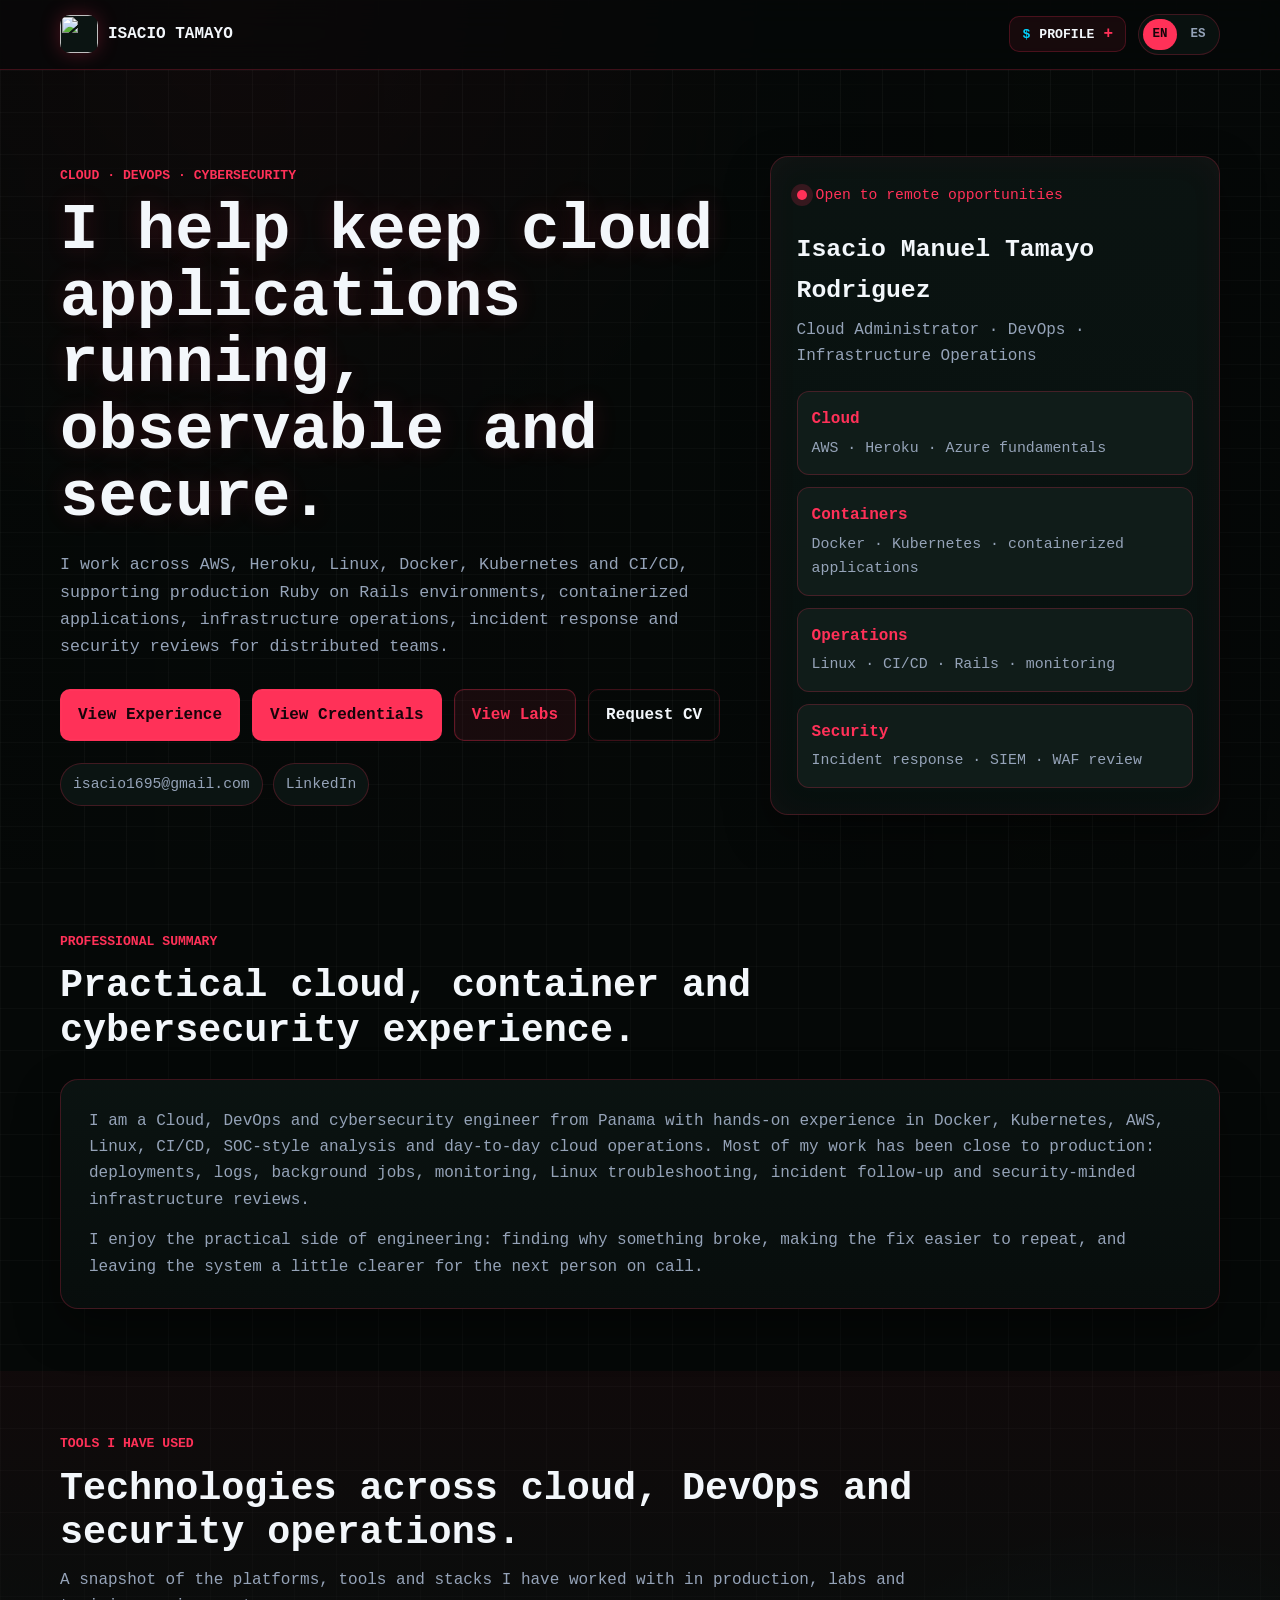
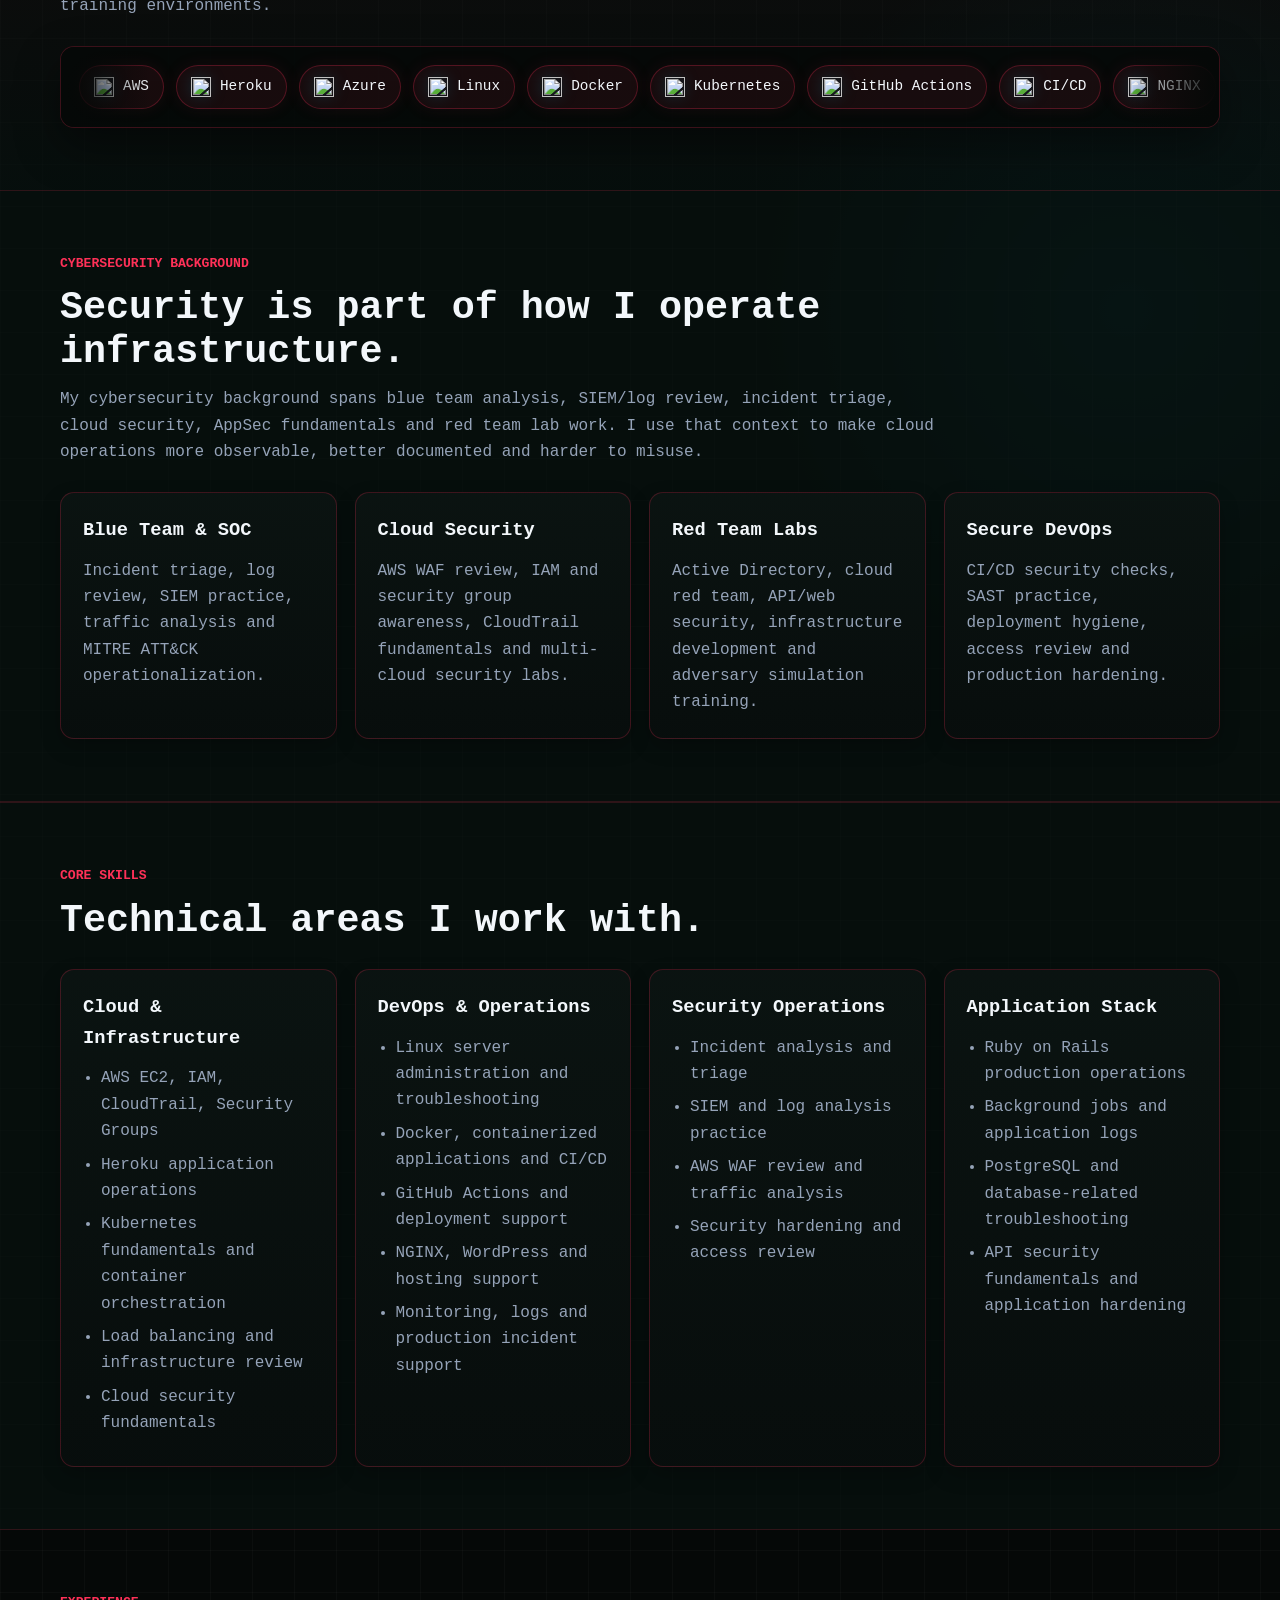
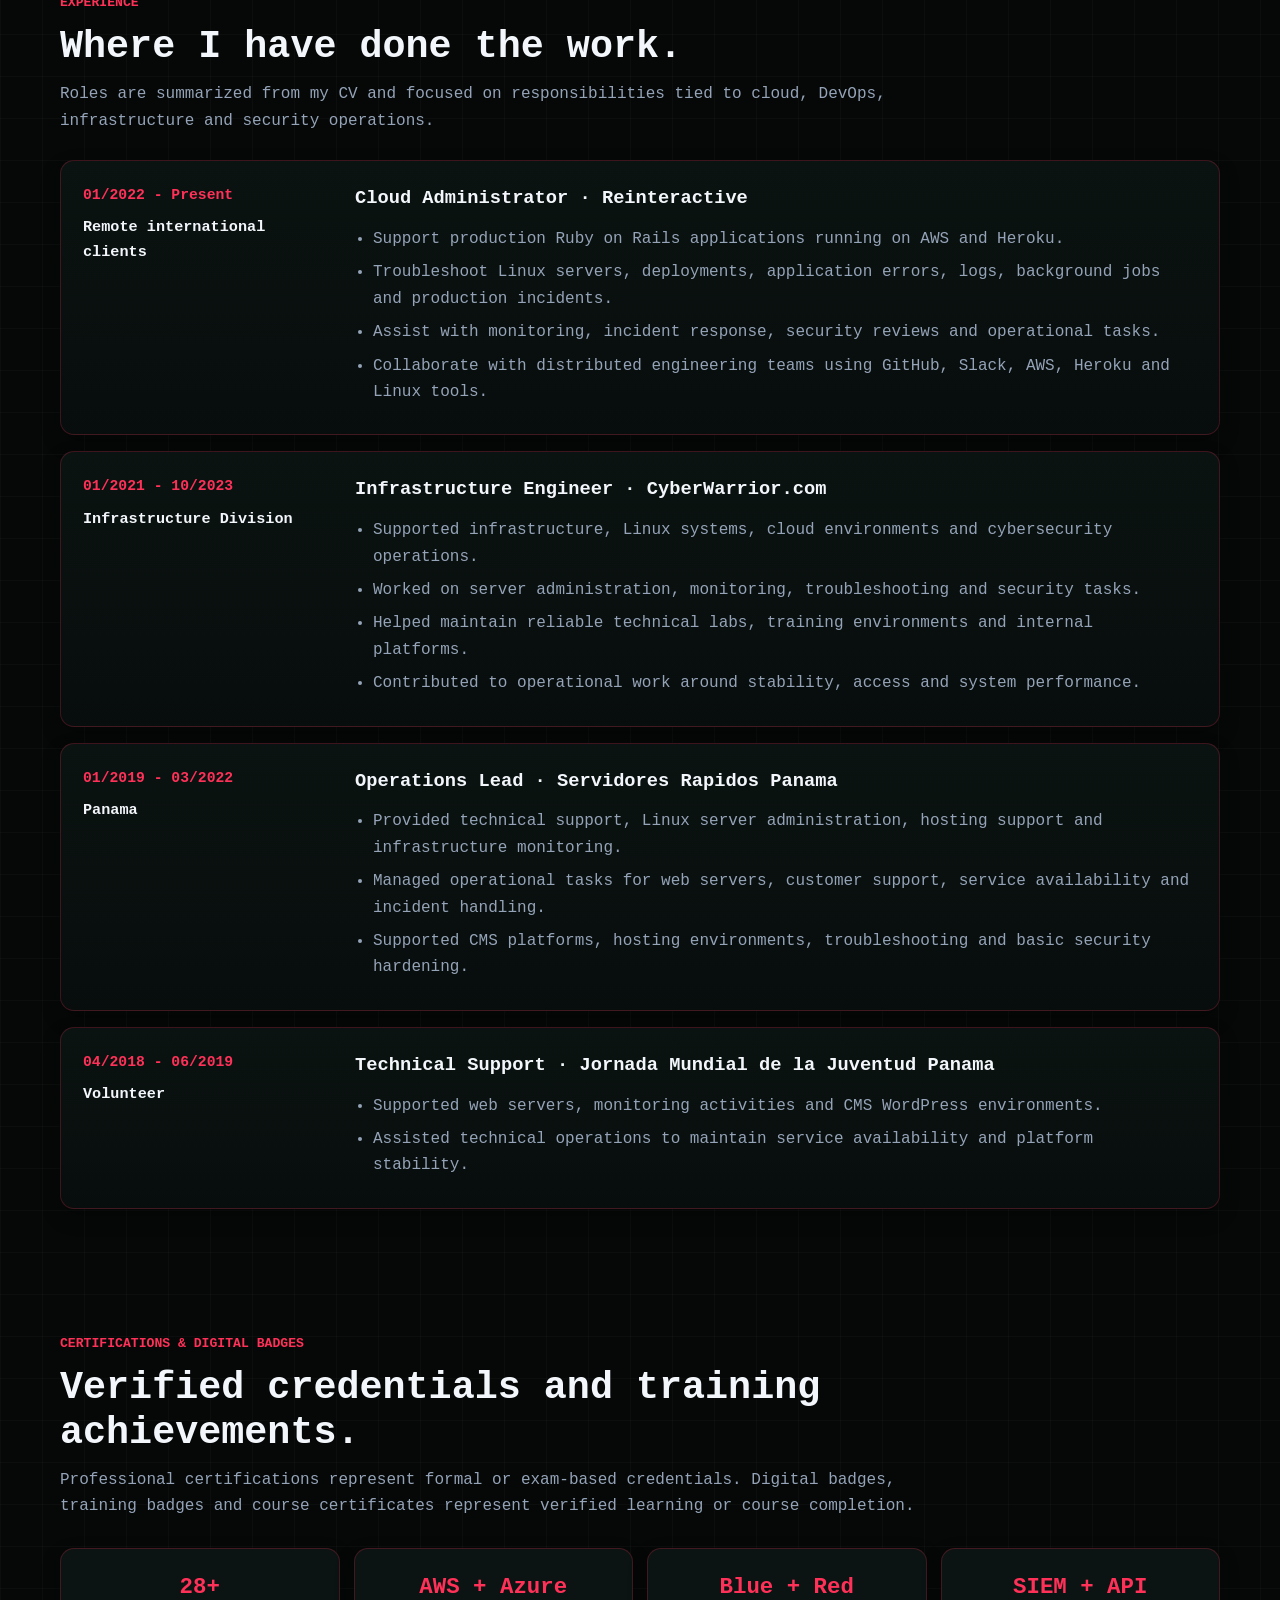
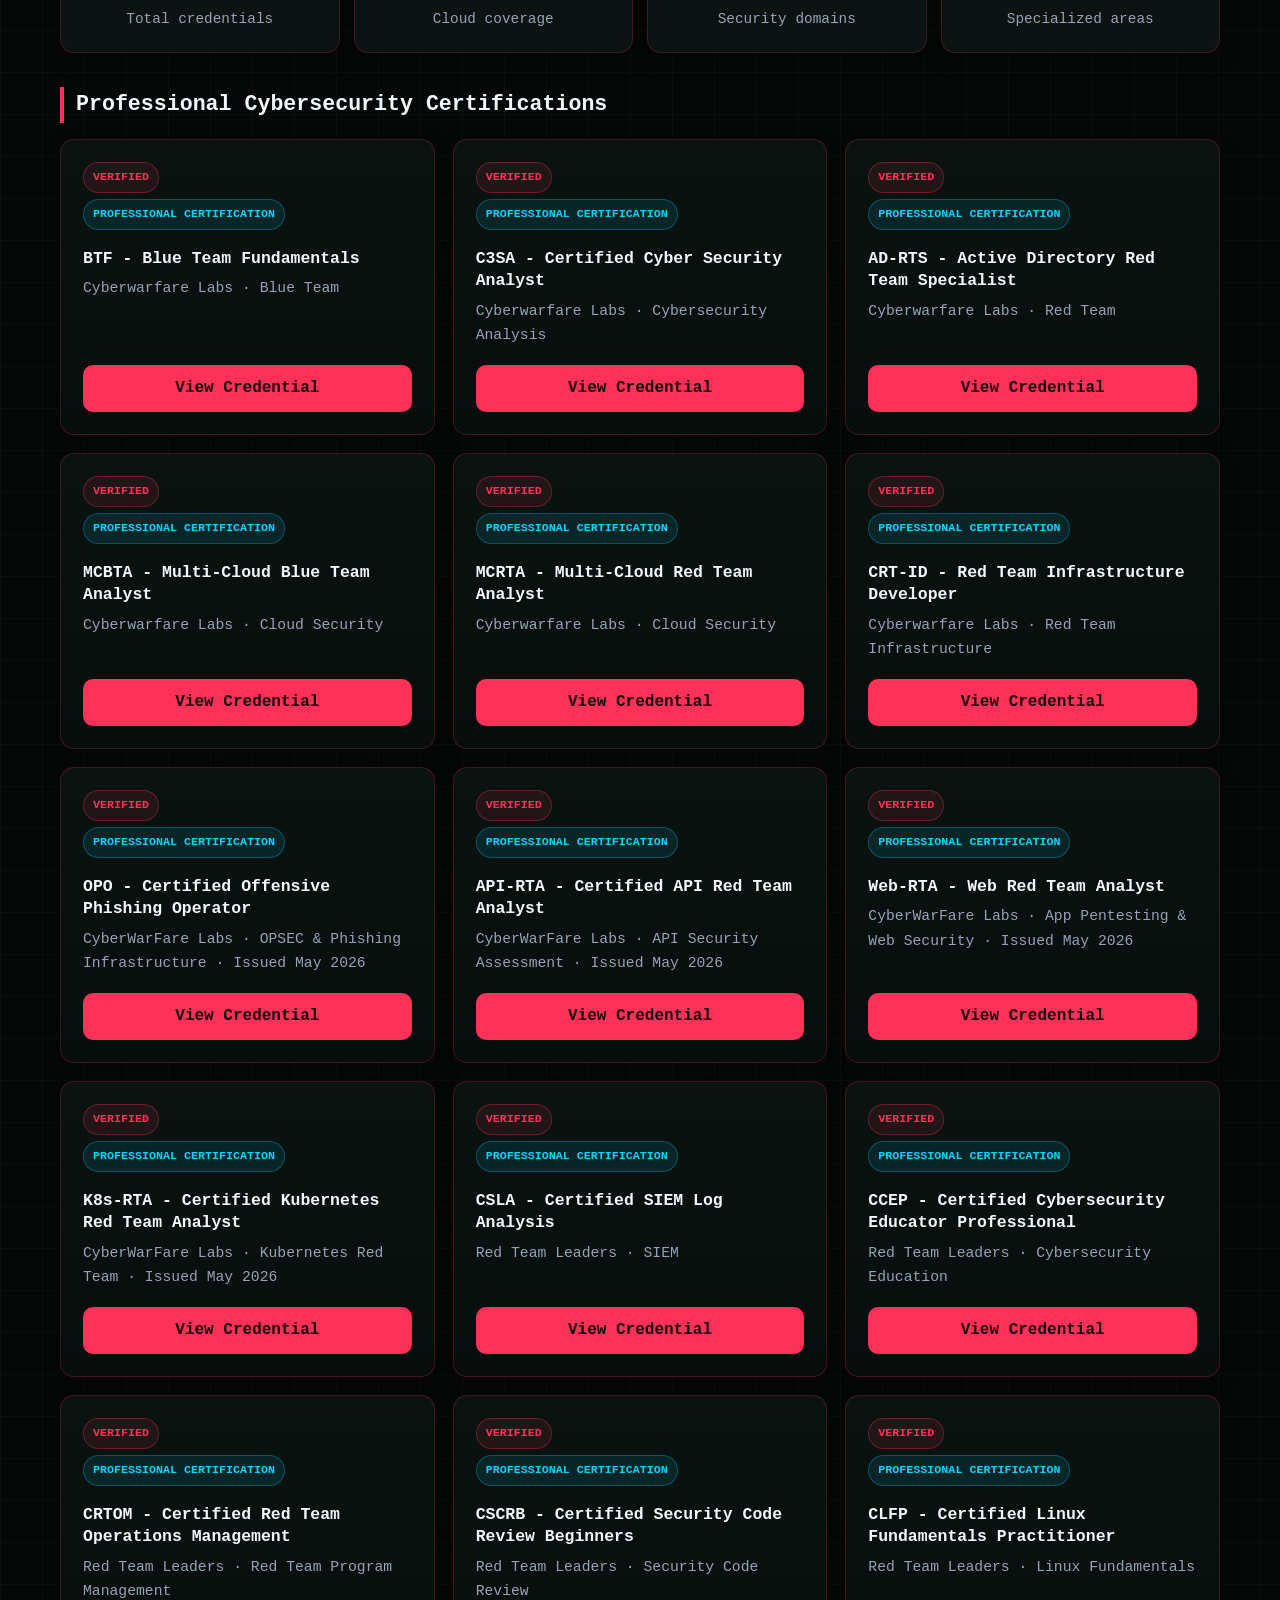
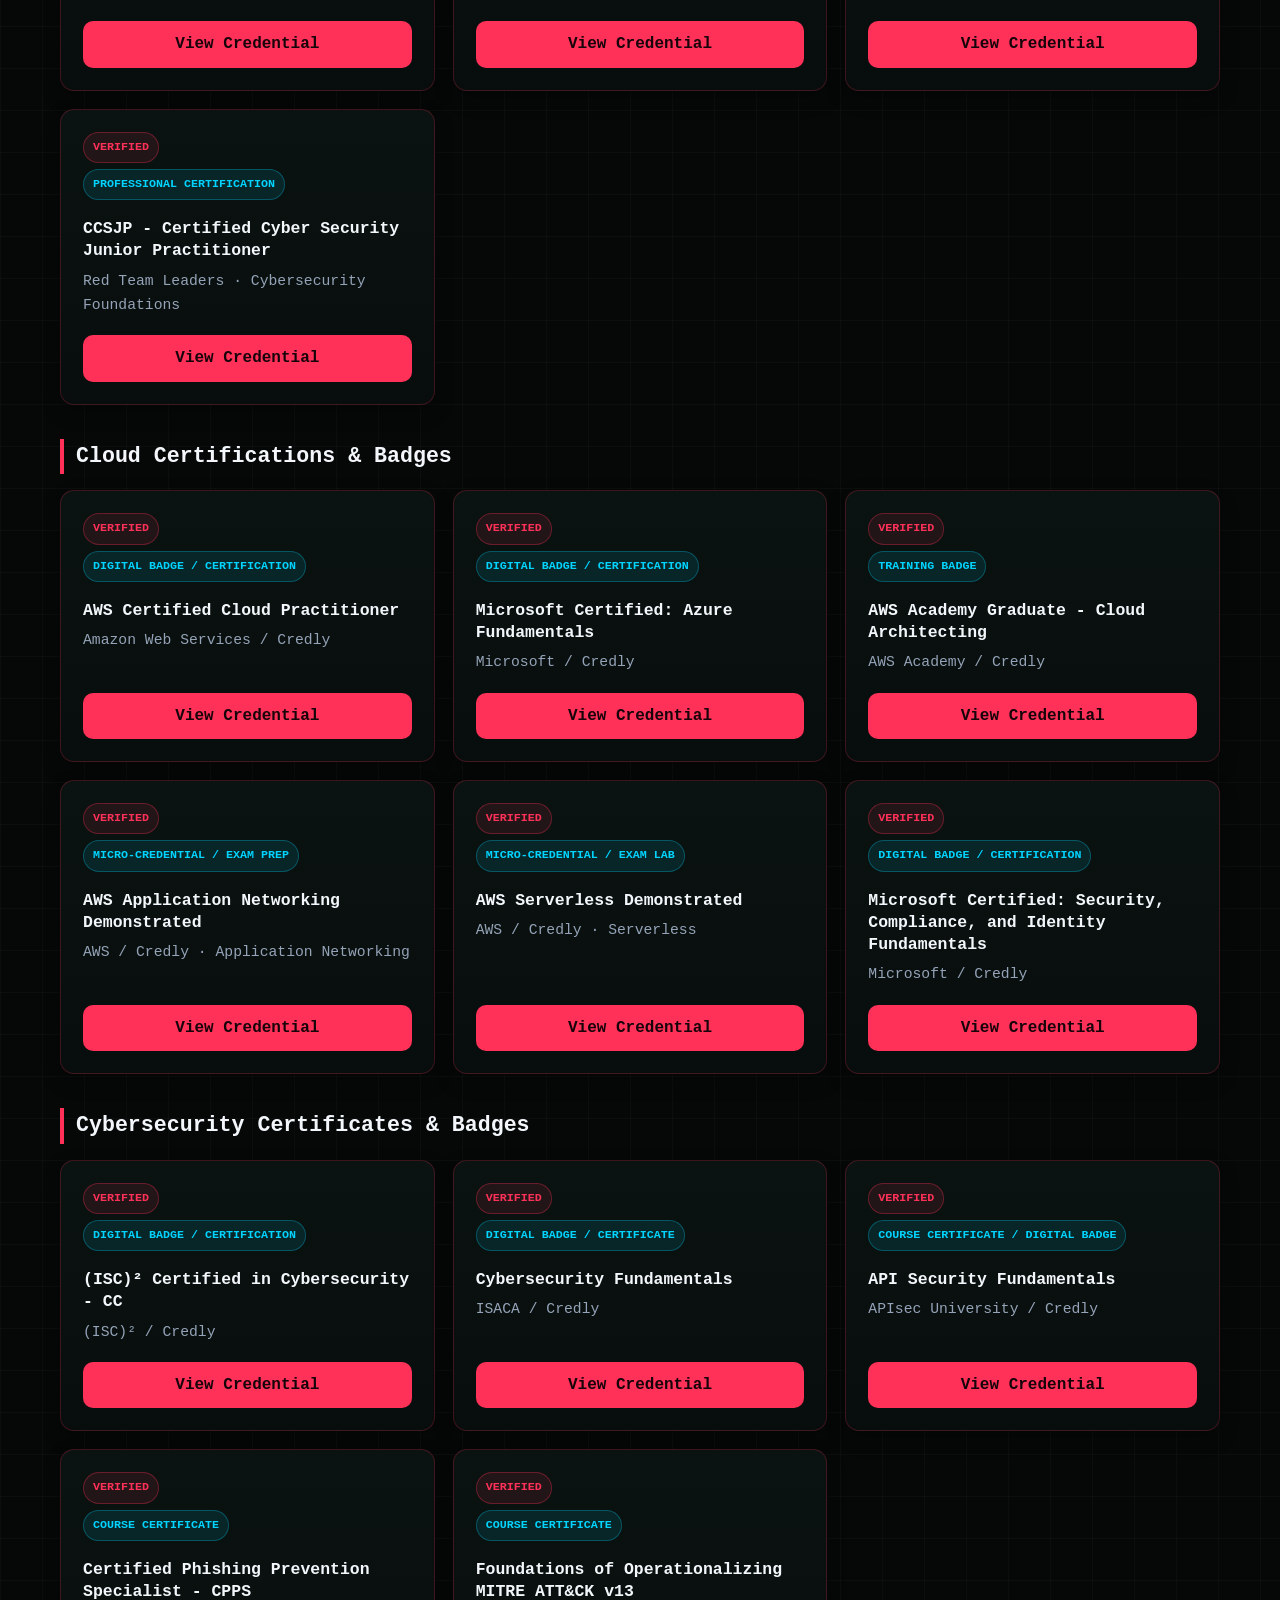
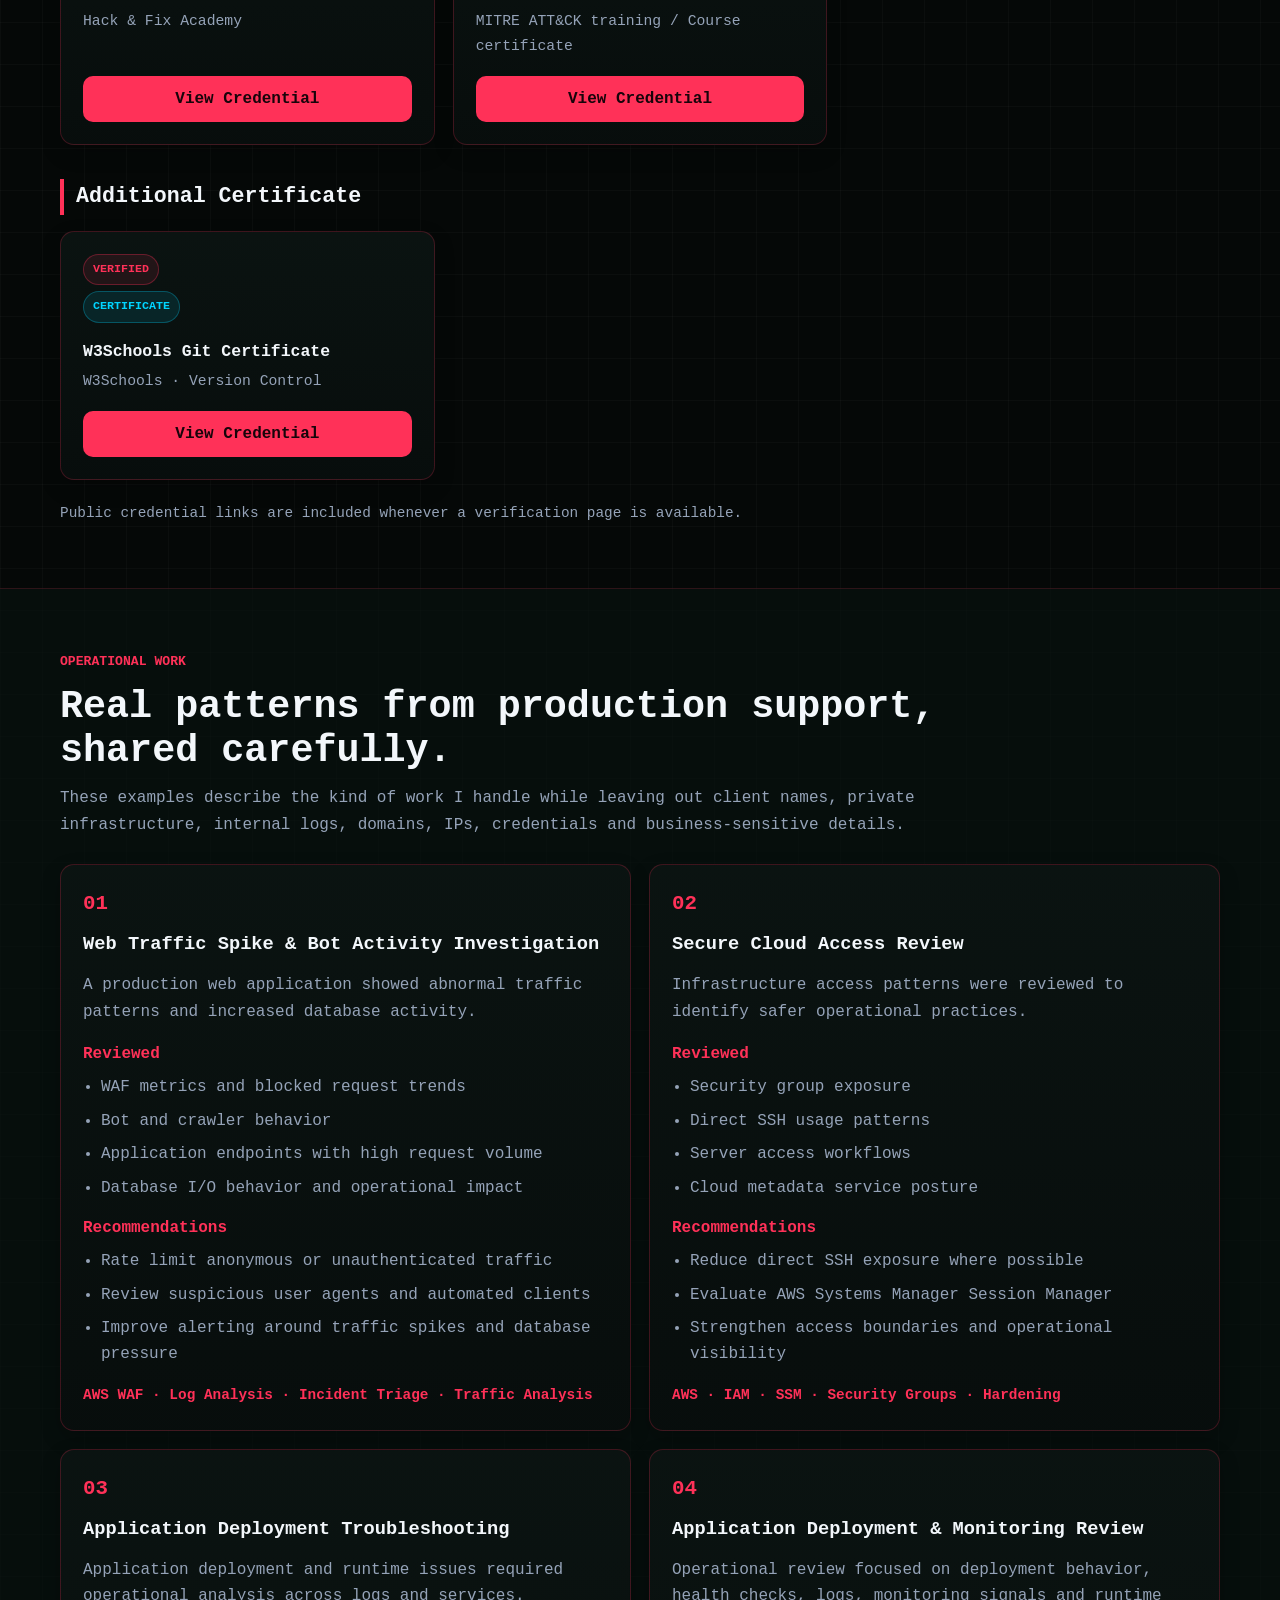
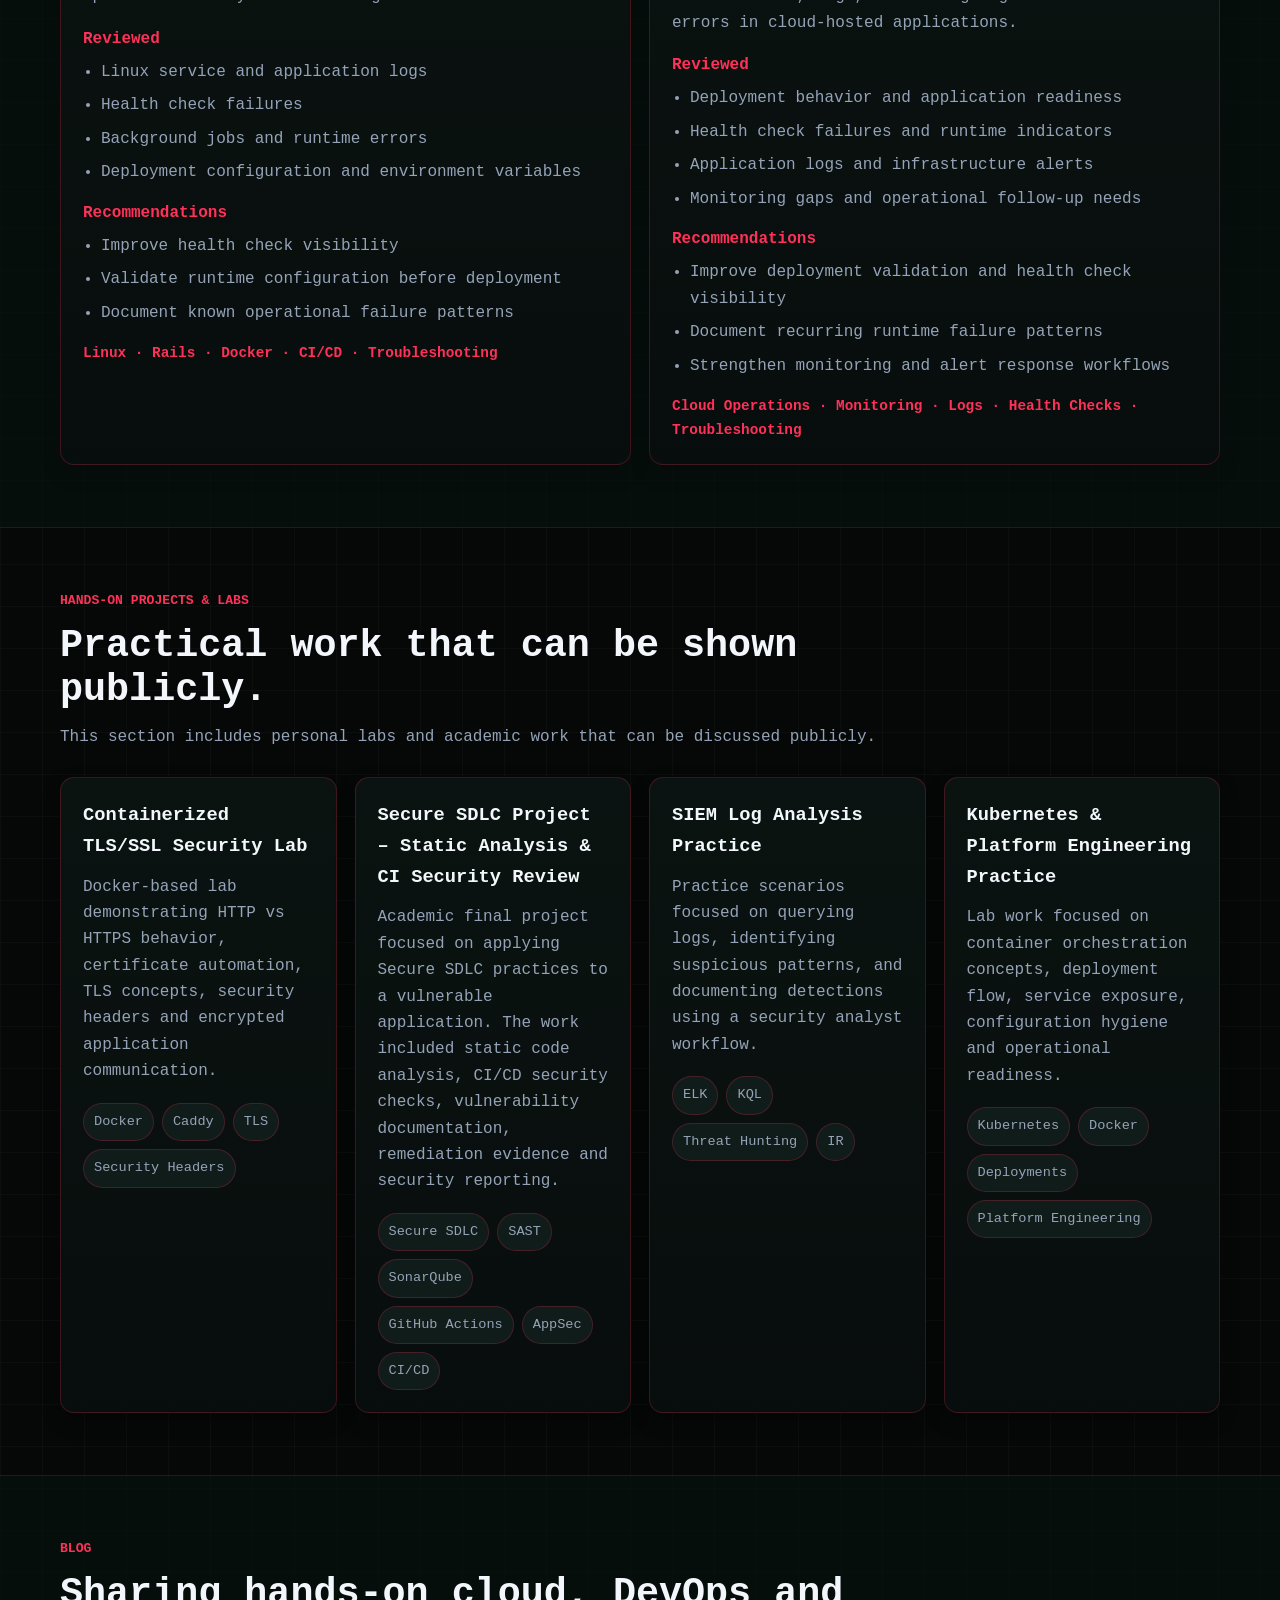
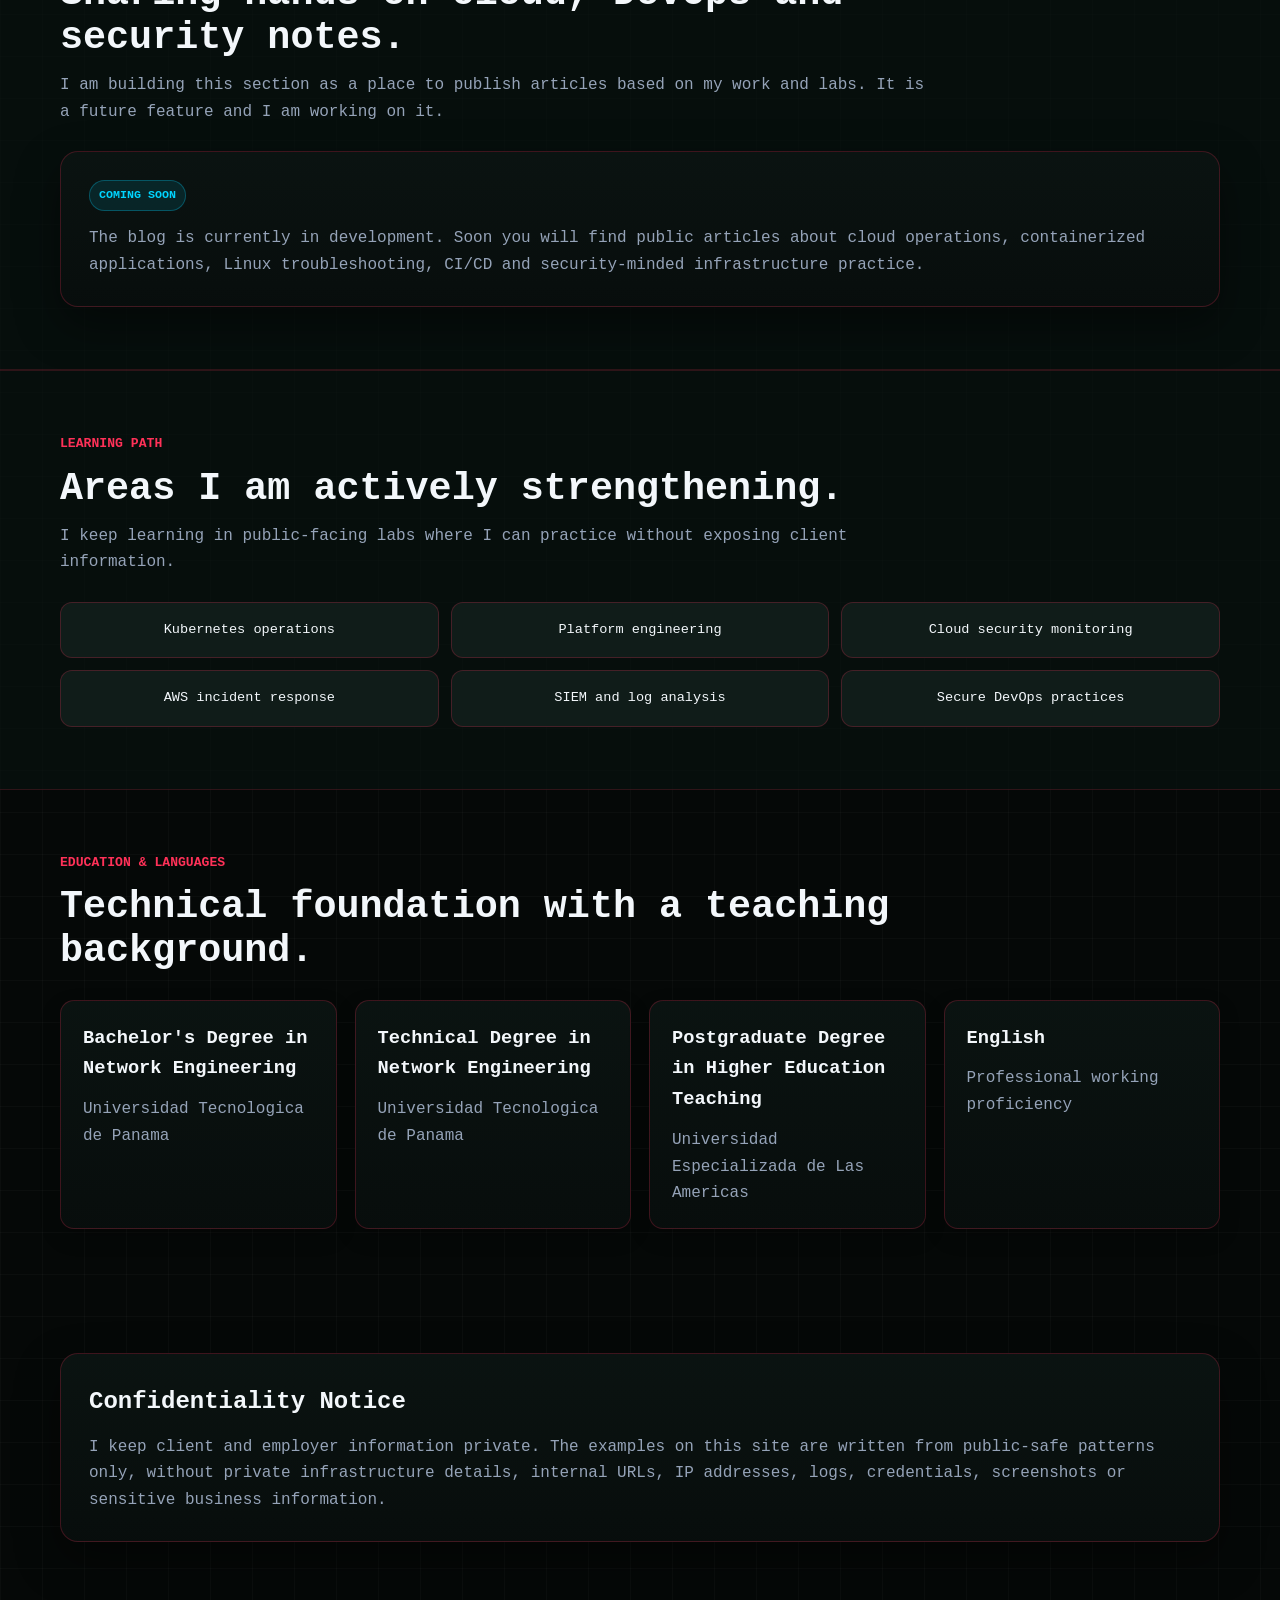
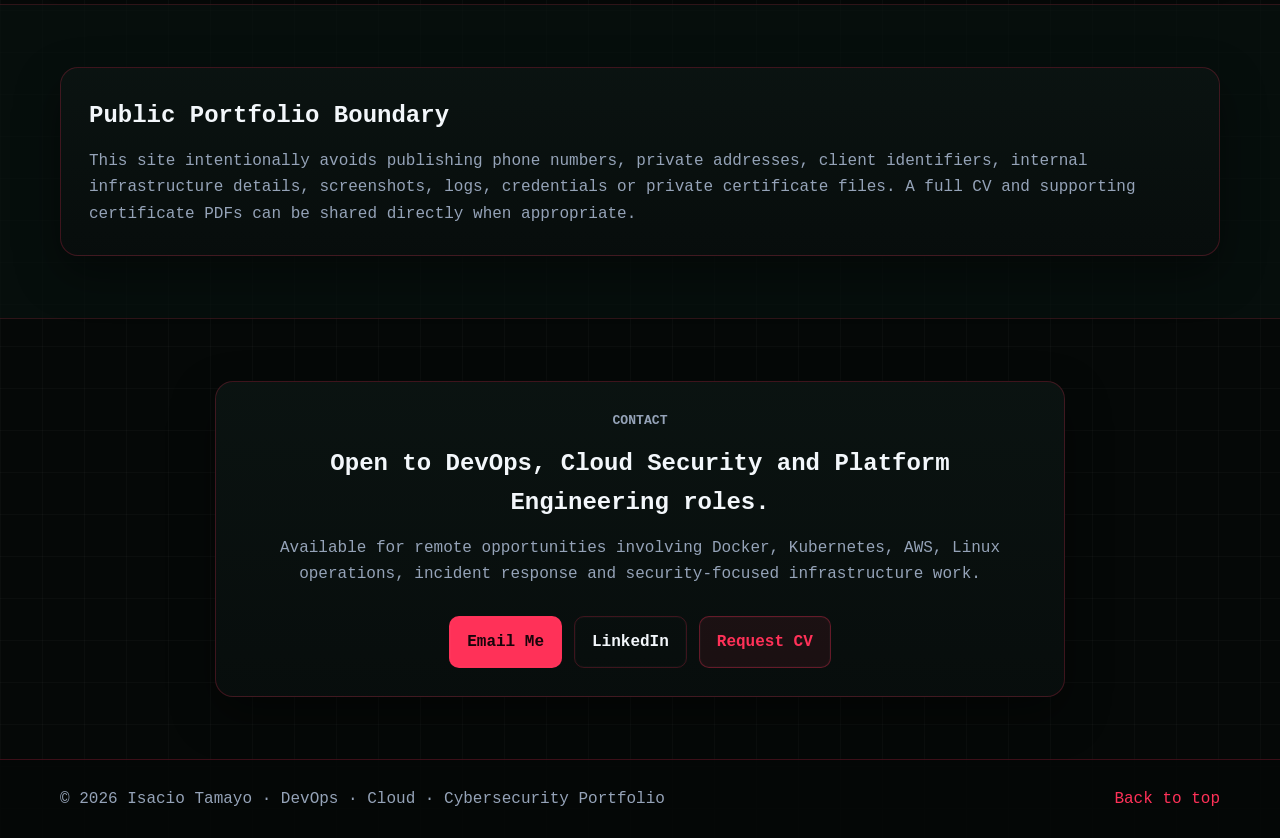
==== commit 9065e6a9: "Add K8s-RTA and Red Team Leaders credentials" ====
--- a/index.html
+++ b/index.html
@@ -365,7 +365,7 @@
         </div>
 
         <div class="credential-stats">
-          <div><strong>24+</strong><span>Total credentials</span></div>
+          <div><strong>28+</strong><span>Total credentials</span></div>
           <div><strong>AWS + Azure</strong><span>Cloud coverage</span></div>
           <div><strong>Blue + Red</strong><span>Security domains</span></div>
           <div><strong>SIEM + API</strong><span>Specialized areas</span></div>
@@ -449,6 +449,14 @@
             <article class="credential-card">
               <span class="badge verified">Verified</span>
               <span class="badge type">Professional Certification</span>
+              <h4>K8s-RTA - Certified Kubernetes Red Team Analyst</h4>
+              <p>CyberWarFare Labs · Kubernetes Red Team · Issued May 2026</p>
+              <a href="https://labs.cyberwarfare.live/credential/achievement/69fade18bda8afb3718bbf52" target="_blank" rel="noopener noreferrer">View Credential</a>
+            </article>
+
+            <article class="credential-card">
+              <span class="badge verified">Verified</span>
+              <span class="badge type">Professional Certification</span>
               <h4>CSLA - Certified SIEM Log Analysis</h4>
               <p>Red Team Leaders · SIEM</p>
               <a href="https://courses.redteamleaders.com/exam-completion/099fa897246fdd3c" target="_blank" rel="noopener noreferrer">View Credential</a>
@@ -468,6 +476,30 @@
               <h4>CRTOM - Certified Red Team Operations Management</h4>
               <p>Red Team Leaders · Red Team Program Management</p>
               <a href="https://courses.redteamleaders.com/exam-completion/c17ff7d2aab192f2" target="_blank" rel="noopener noreferrer">View Credential</a>
+            </article>
+
+            <article class="credential-card">
+              <span class="badge verified">Verified</span>
+              <span class="badge type">Professional Certification</span>
+              <h4>CSCRB - Certified Security Code Review Beginners</h4>
+              <p>Red Team Leaders · Security Code Review</p>
+              <a href="https://courses.redteamleaders.com/exam-completion/4f8e80bb40527c88" target="_blank" rel="noopener noreferrer">View Credential</a>
+            </article>
+
+            <article class="credential-card">
+              <span class="badge verified">Verified</span>
+              <span class="badge type">Professional Certification</span>
+              <h4>CLFP - Certified Linux Fundamentals Practitioner</h4>
+              <p>Red Team Leaders · Linux Fundamentals</p>
+              <a href="https://courses.redteamleaders.com/exam-completion/c0d16d73b421d64a" target="_blank" rel="noopener noreferrer">View Credential</a>
+            </article>
+
+            <article class="credential-card">
+              <span class="badge verified">Verified</span>
+              <span class="badge type">Professional Certification</span>
+              <h4>CCSJP - Certified Cyber Security Junior Practitioner</h4>
+              <p>Red Team Leaders · Cybersecurity Foundations</p>
+              <a href="https://courses.redteamleaders.com/exam-completion/b6a891d3ef47c9b7" target="_blank" rel="noopener noreferrer">View Credential</a>
             </article>
           </div>
         </div>
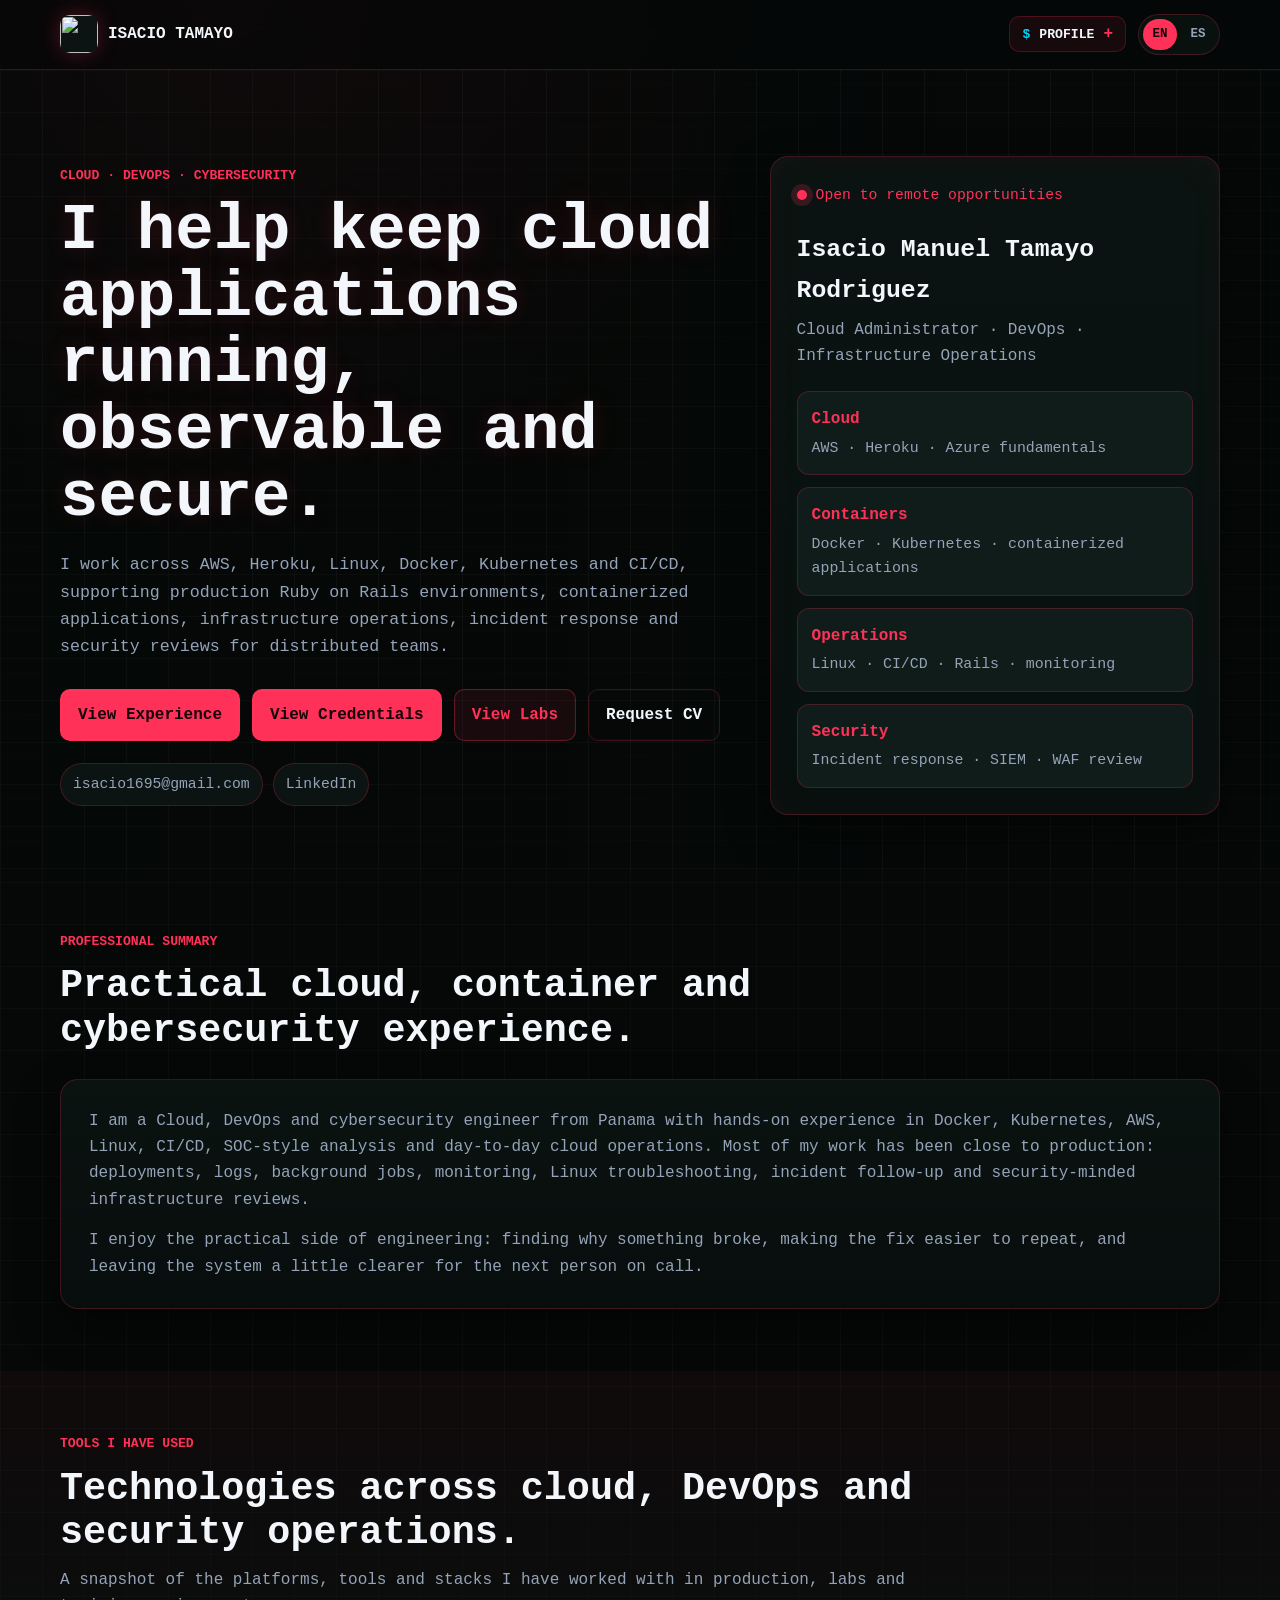
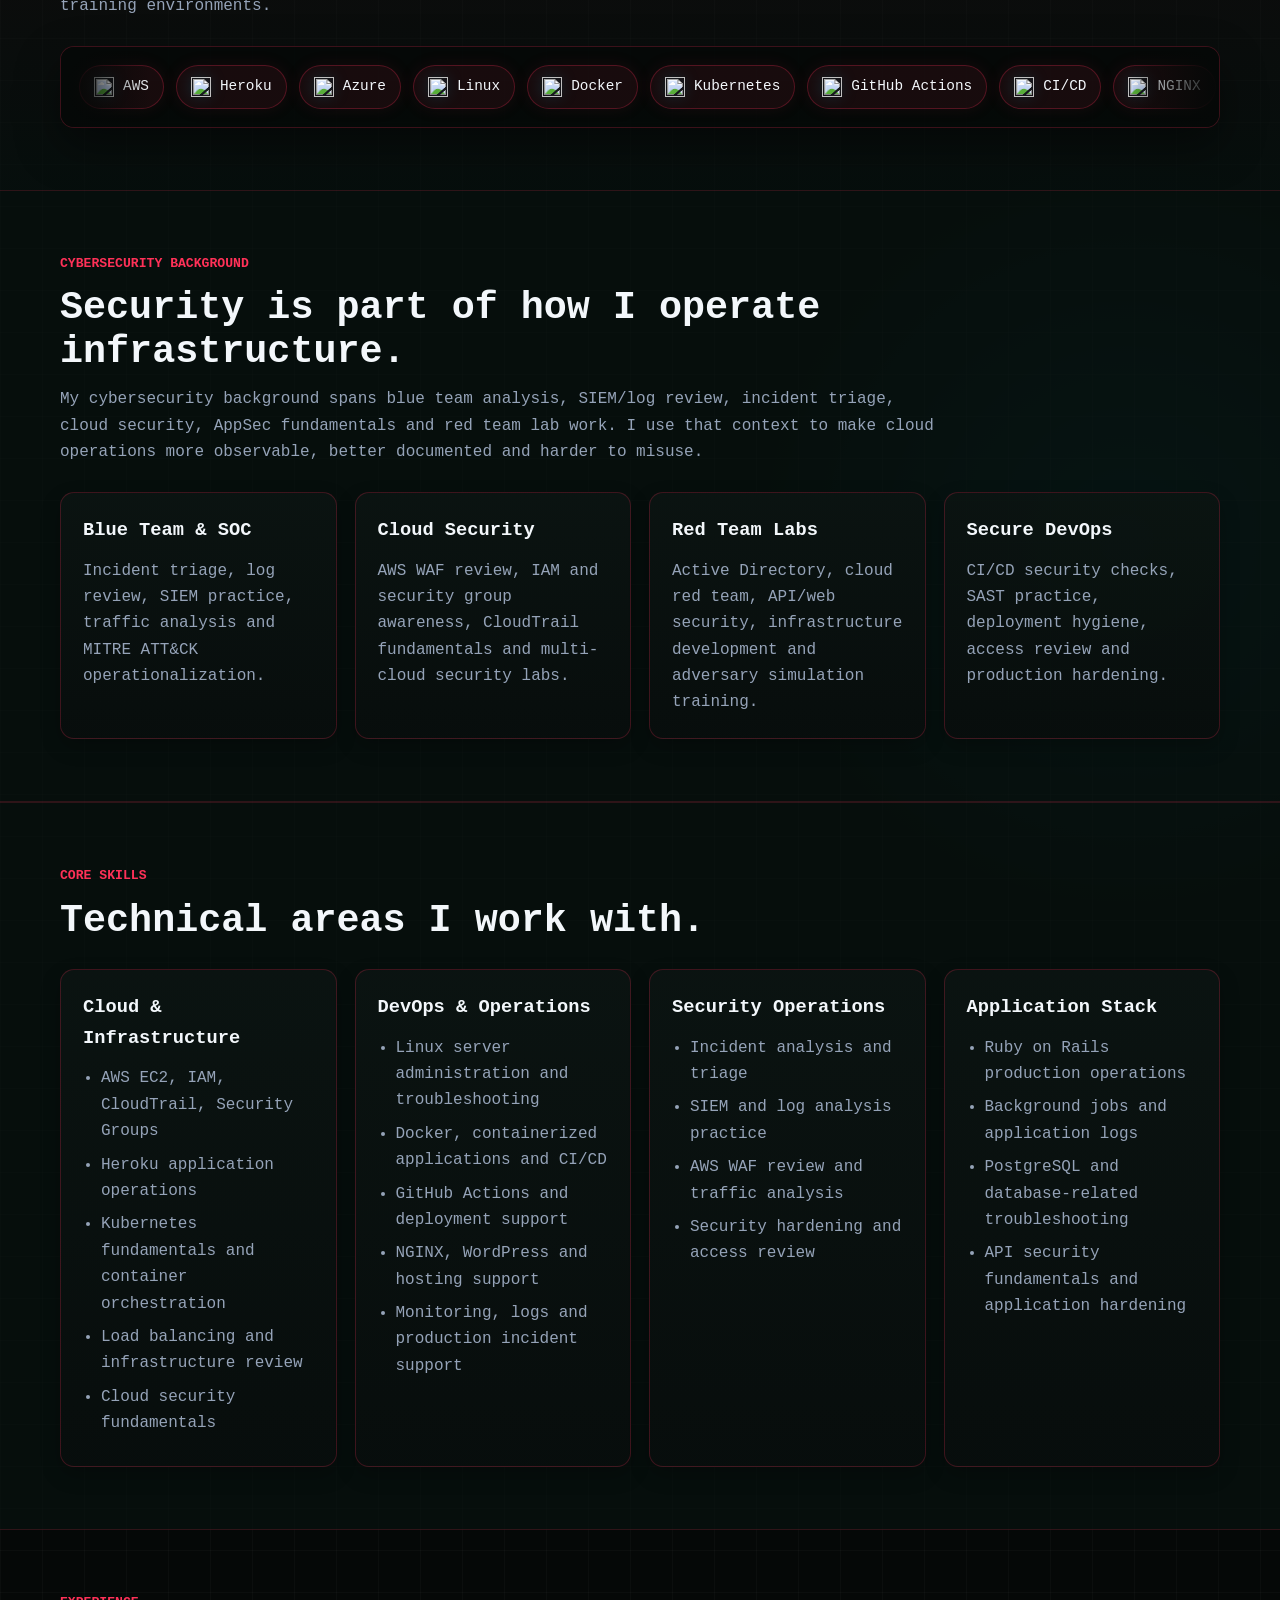
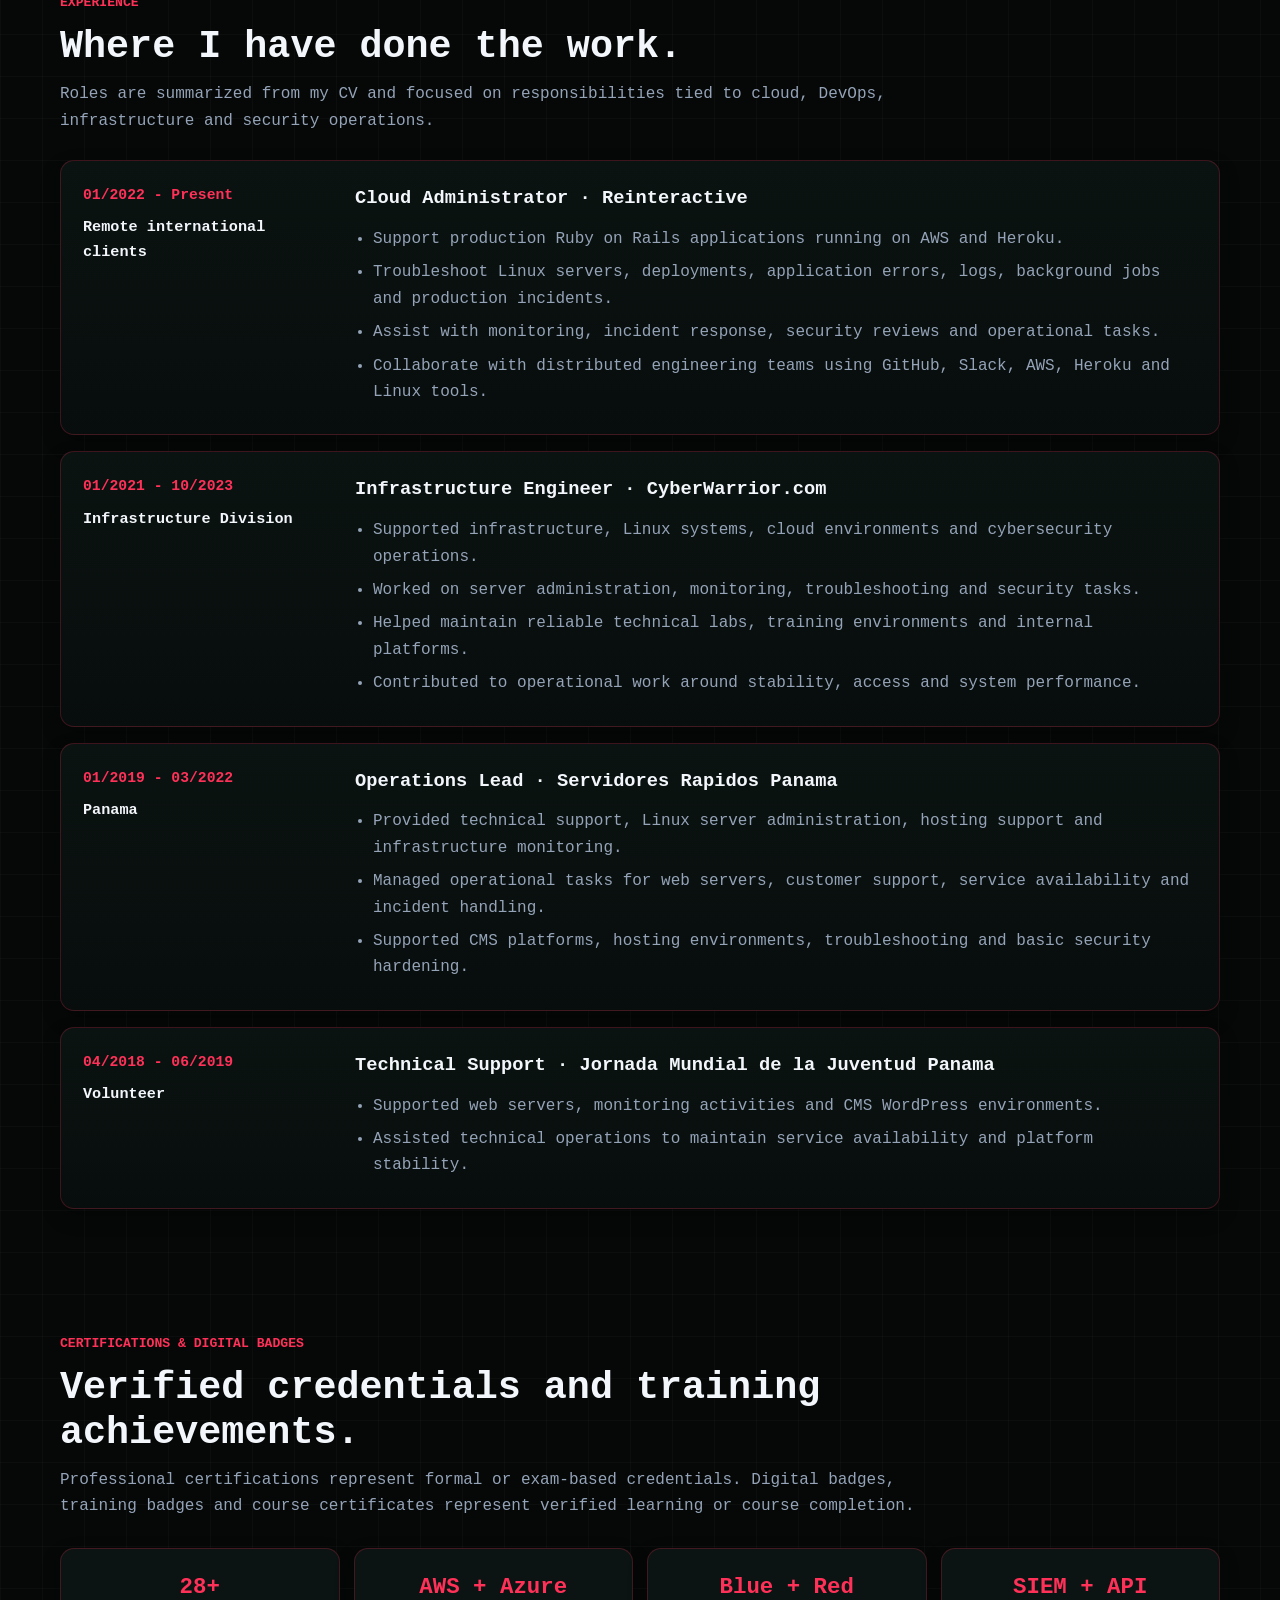
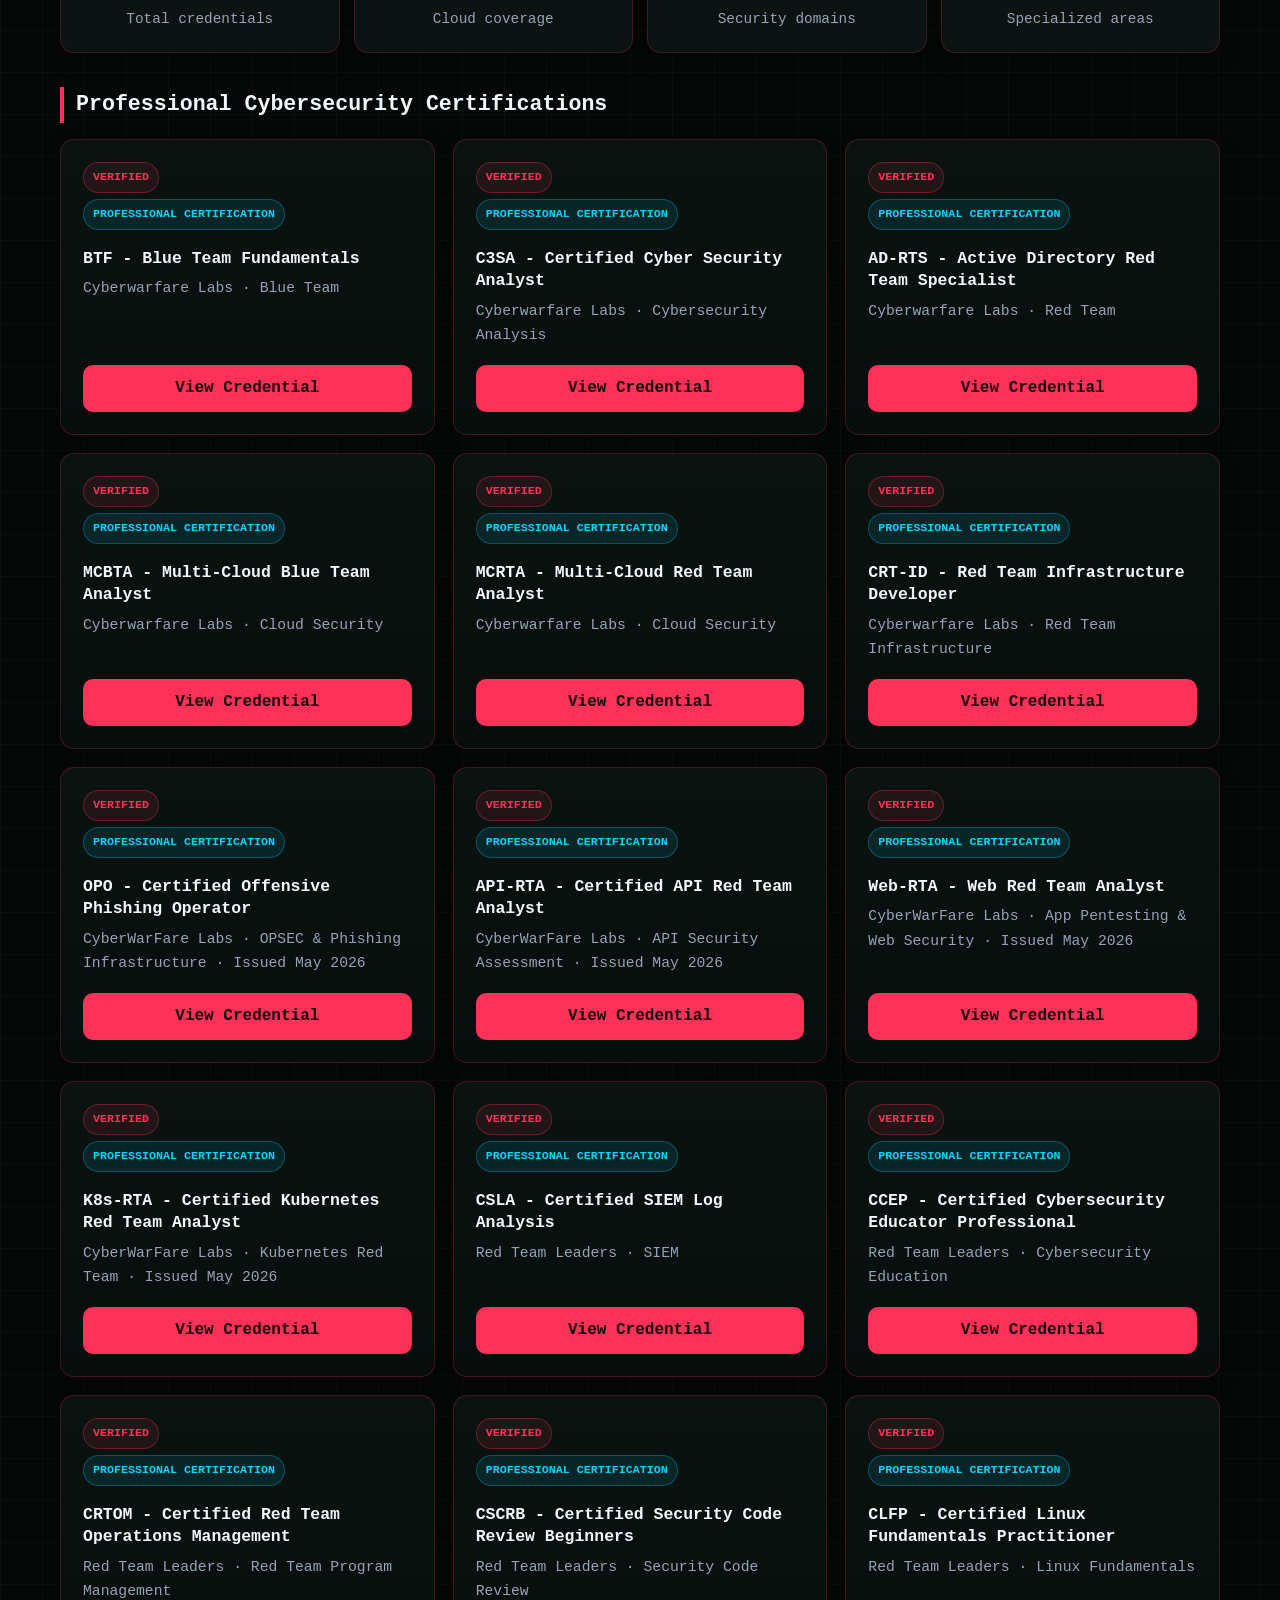
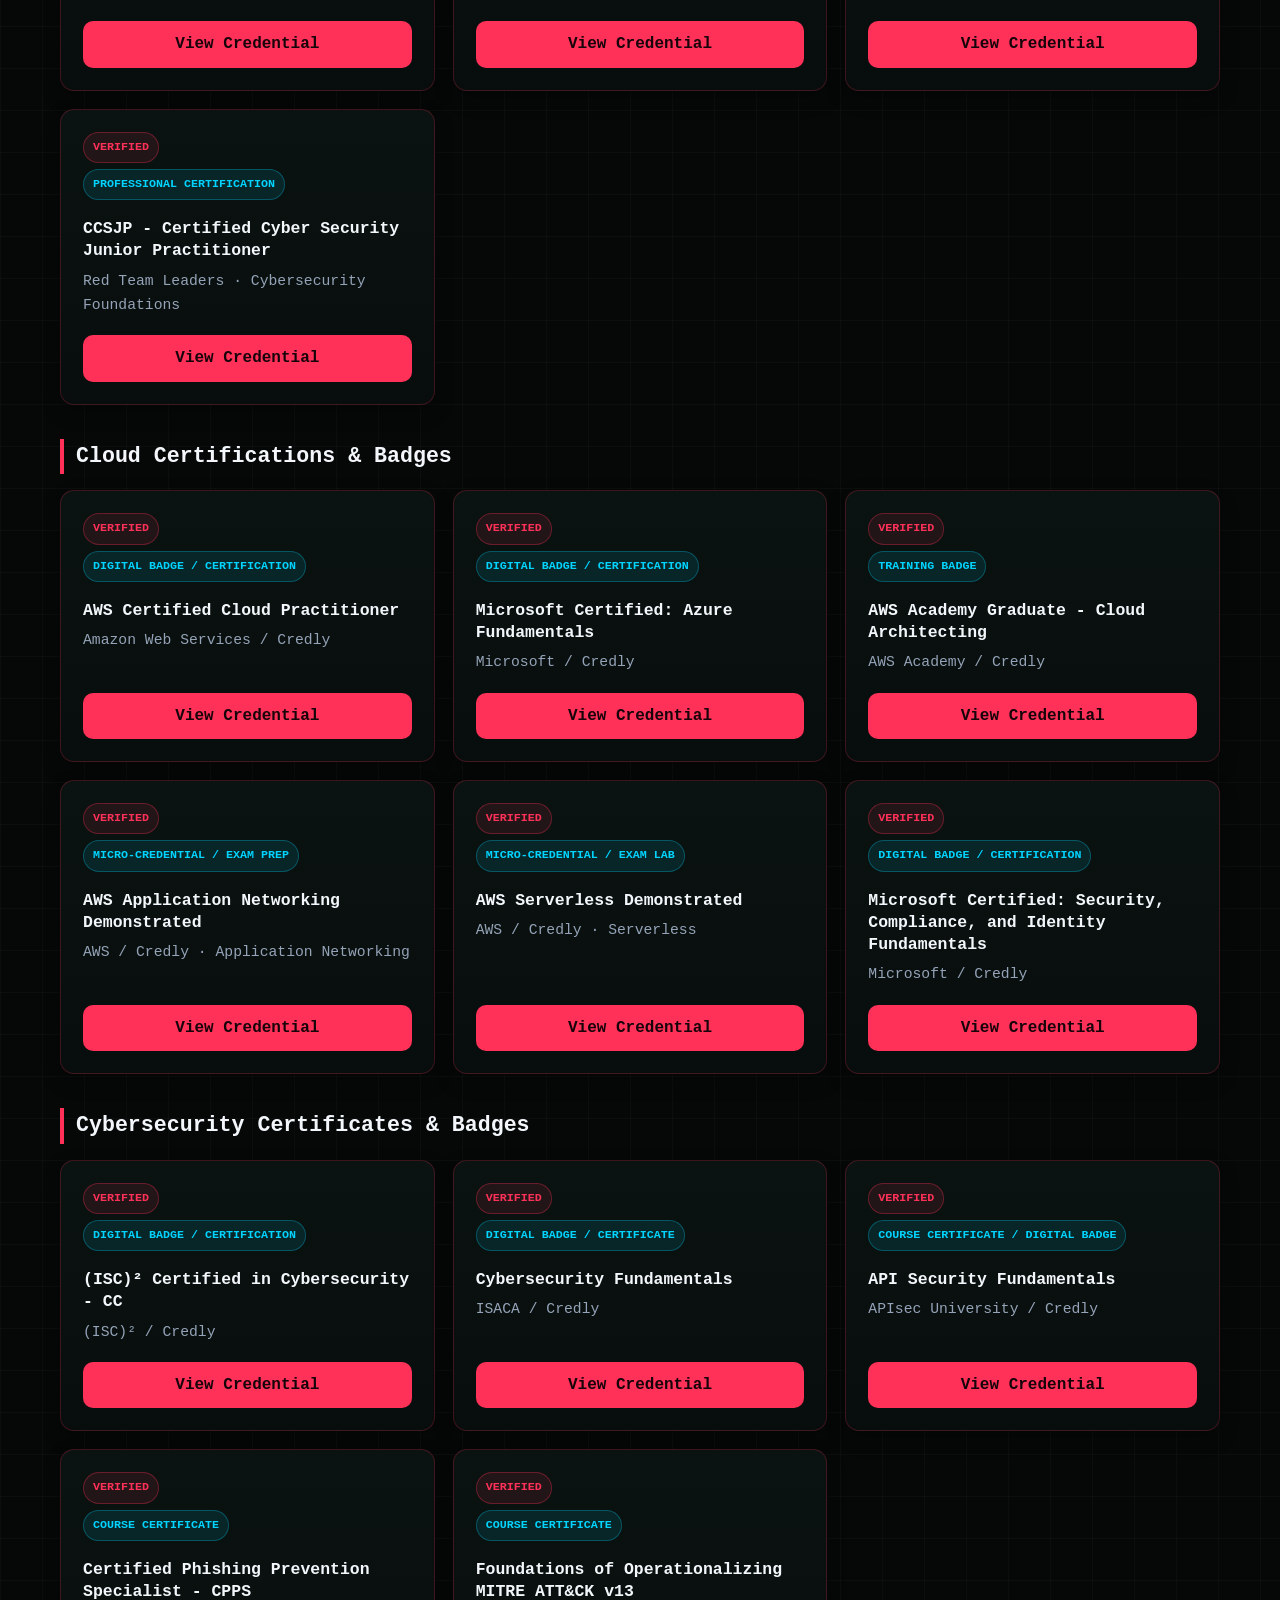
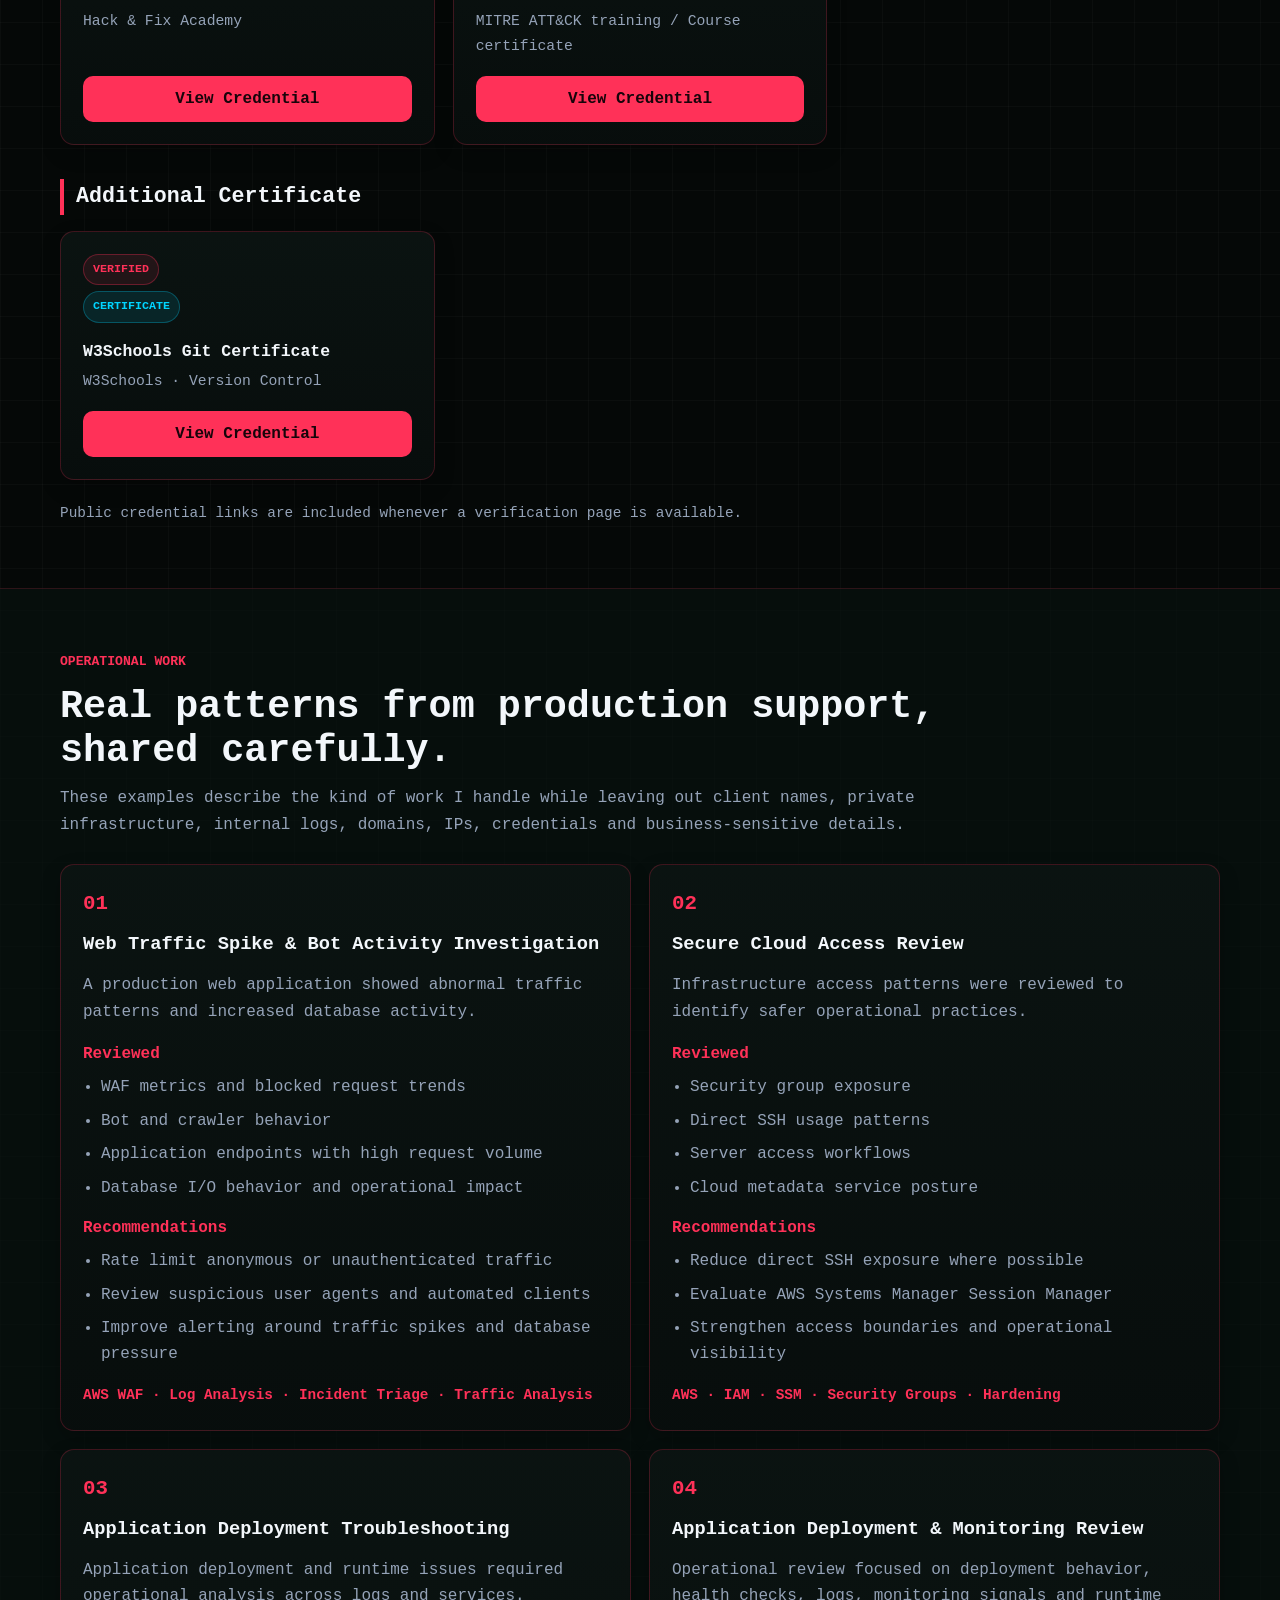
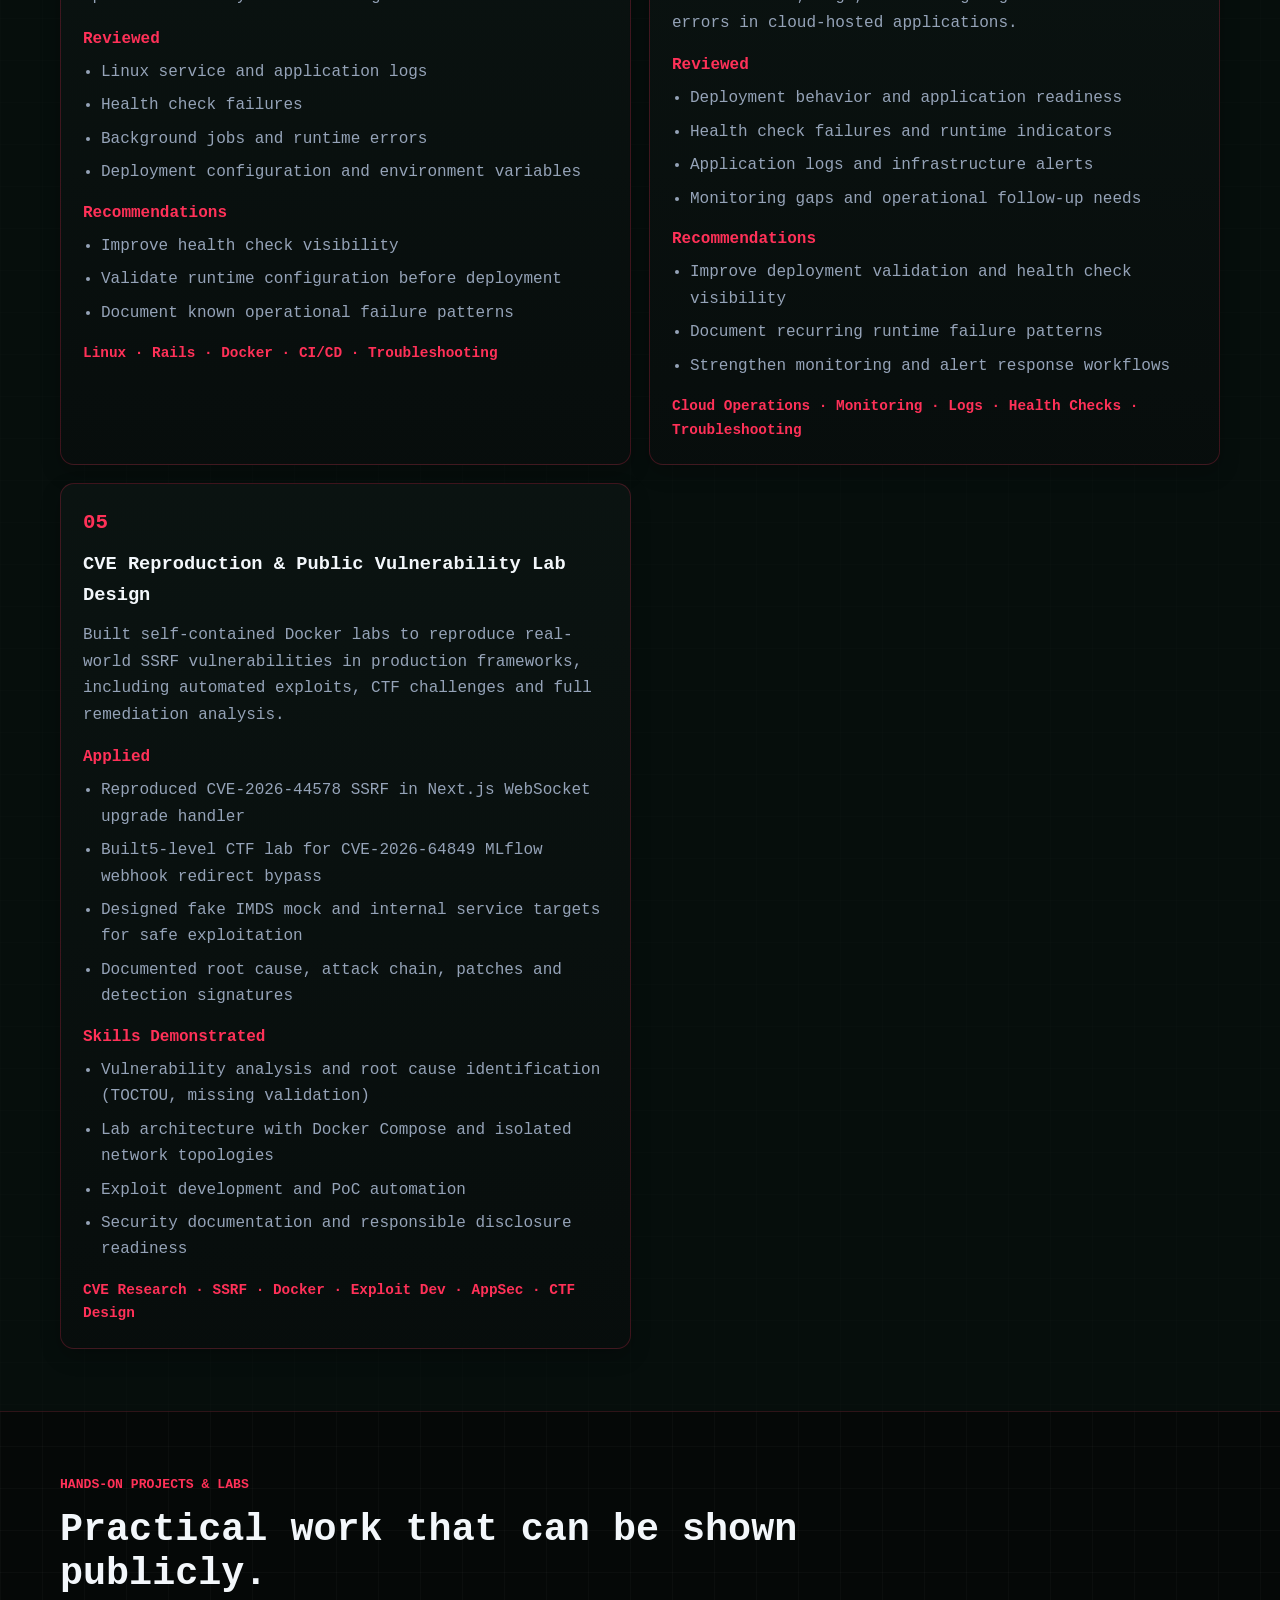
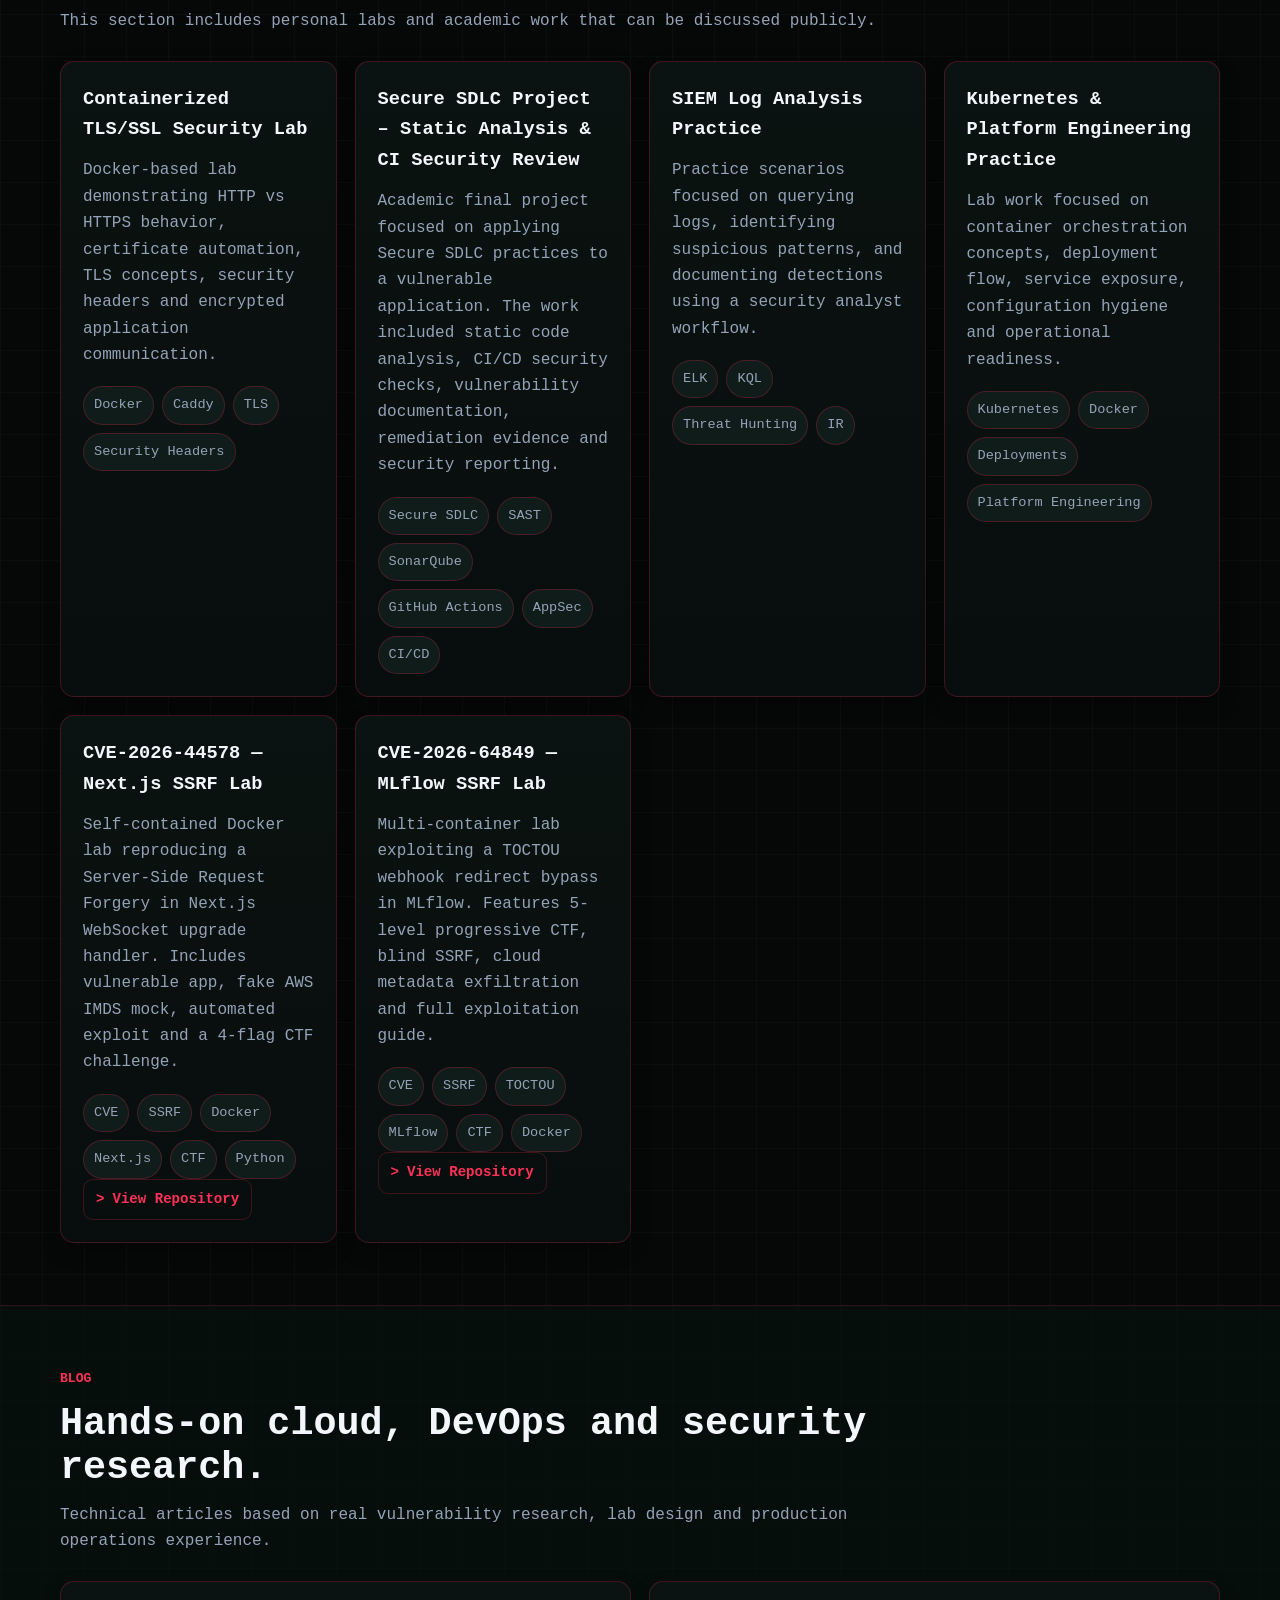
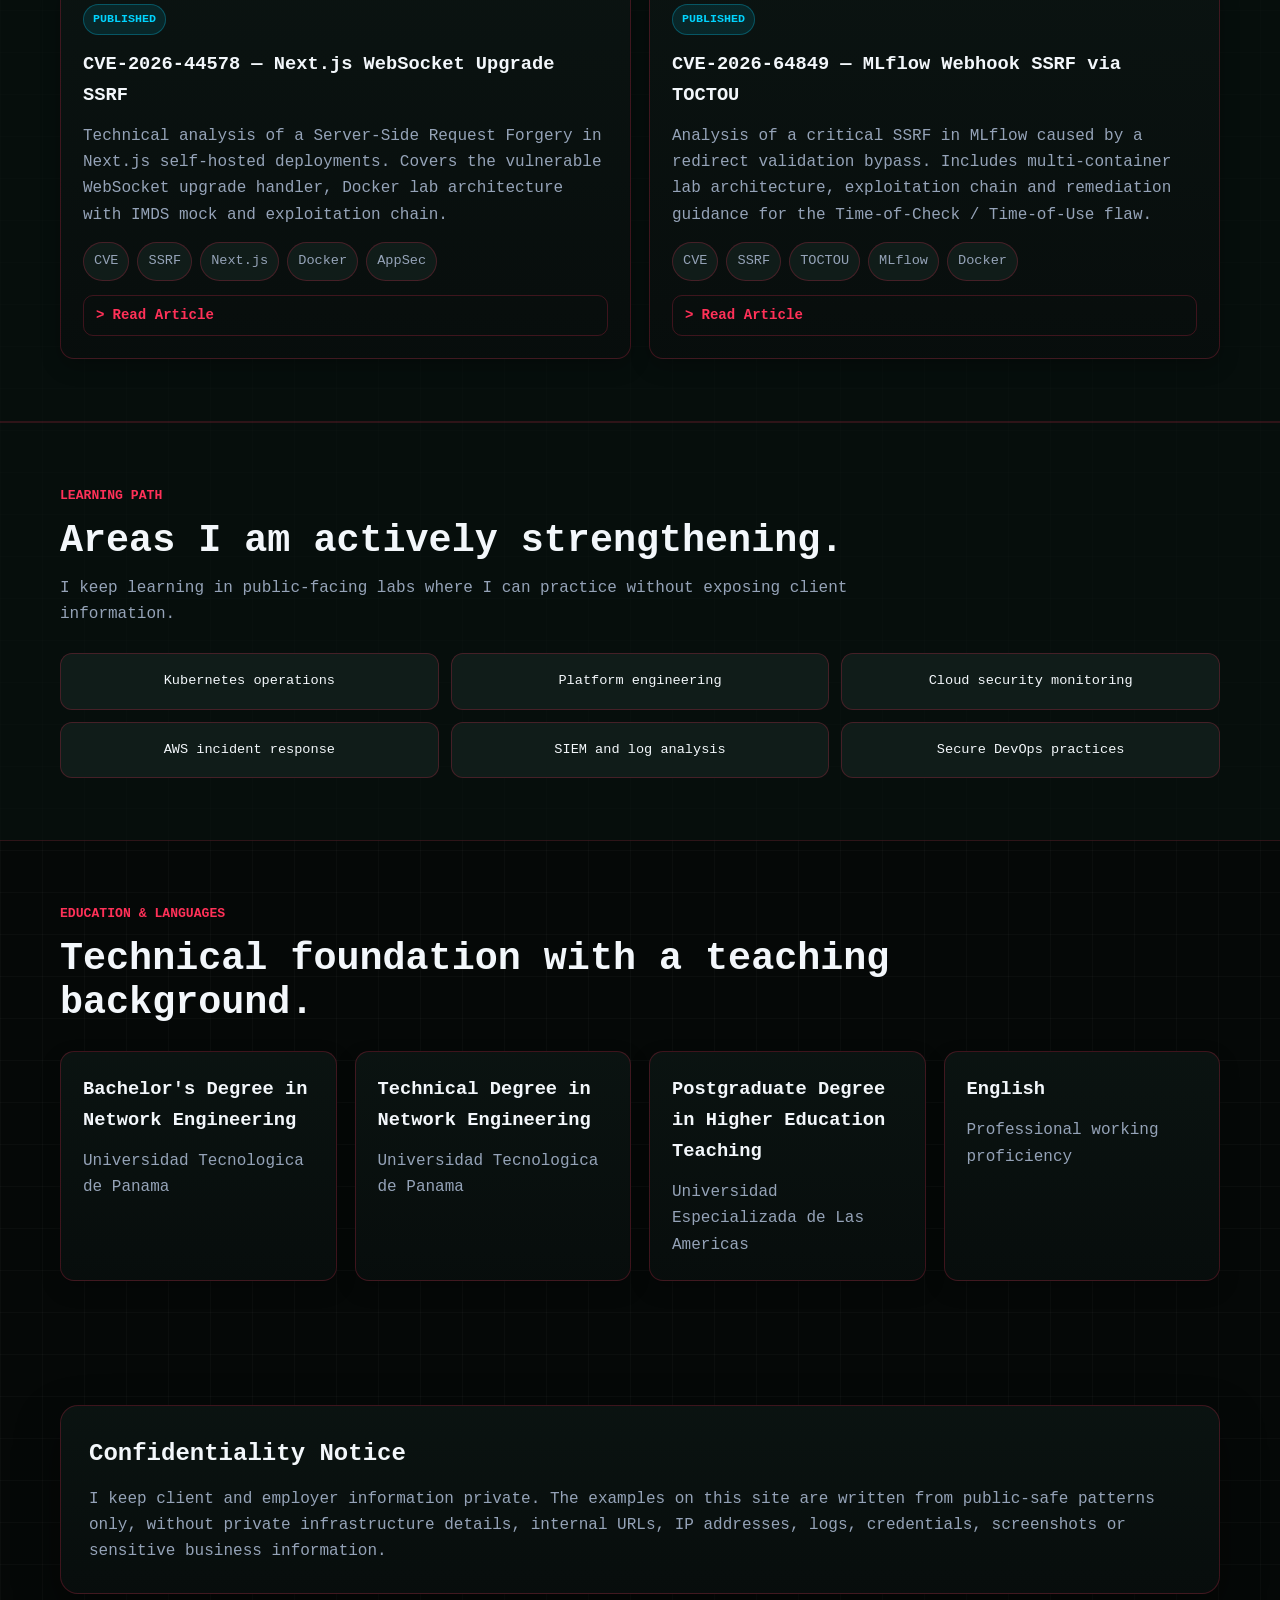
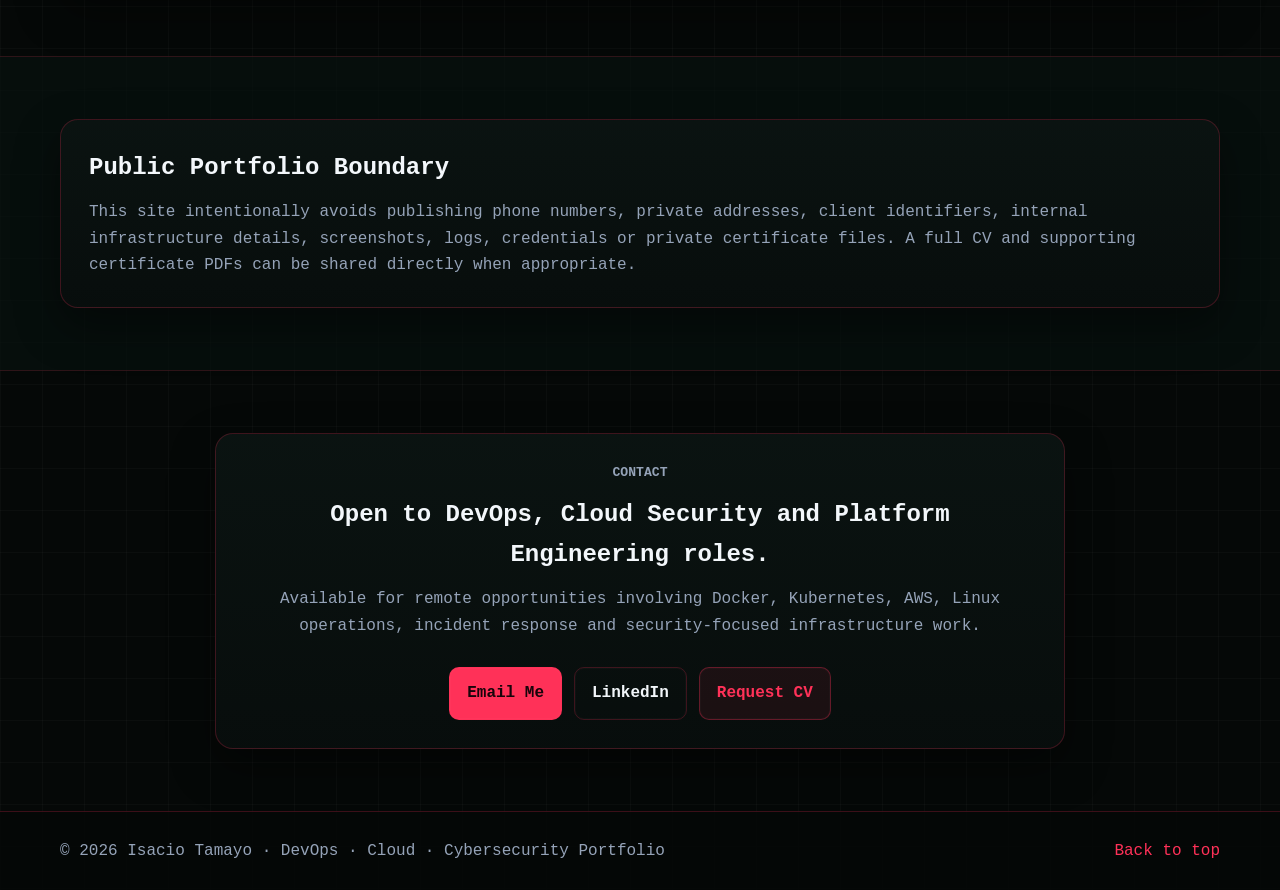
==== commit e102bbb7: "Add CVE blog posts: Next.js and MLflow SSRF labs - 4 bilingual articles (EN/ES) on CVE-2026-44578 an" ====
--- a/index.html
+++ b/index.html
@@ -721,6 +721,31 @@
             </ul>
             <p class="case-tags">Cloud Operations · Monitoring · Logs · Health Checks · Troubleshooting</p>
           </article>
+
+          <article class="case-card">
+            <div class="case-number">05</div>
+            <h3>CVE Reproduction & Public Vulnerability Lab Design</h3>
+            <p class="case-context">
+              Built self-contained Docker labs to reproduce real-world SSRF vulnerabilities
+              in production frameworks, including automated exploits, CTF challenges and
+              full remediation analysis.
+            </p>
+            <h4>Applied</h4>
+            <ul>
+              <li>Reproduced CVE-2026-44578 SSRF in Next.js WebSocket upgrade handler</li>
+              <li>Built5-level CTF lab for CVE-2026-64849 MLflow webhook redirect bypass</li>
+              <li>Designed fake IMDS mock and internal service targets for safe exploitation</li>
+              <li>Documented root cause, attack chain, patches and detection signatures</li>
+            </ul>
+            <h4>Skills Demonstrated</h4>
+            <ul>
+              <li>Vulnerability analysis and root cause identification (TOCTOU, missing validation)</li>
+              <li>Lab architecture with Docker Compose and isolated network topologies</li>
+              <li>Exploit development and PoC automation</li>
+              <li>Security documentation and responsible disclosure readiness</li>
+            </ul>
+            <p class="case-tags">CVE Research · SSRF · Docker · Exploit Dev · AppSec · CTF Design</p>
+          </article>
         </div>
       </div>
     </section>
@@ -780,6 +805,32 @@
               <span>Kubernetes</span><span>Docker</span><span>Deployments</span><span>Platform Engineering</span>
             </div>
           </article>
+
+          <article class="project-card">
+            <h3>CVE-2026-44578 — Next.js SSRF Lab</h3>
+            <p>
+              Self-contained Docker lab reproducing a Server-Side Request Forgery in
+              Next.js WebSocket upgrade handler. Includes vulnerable app, fake AWS IMDS
+              mock, automated exploit and a 4-flag CTF challenge.
+            </p>
+            <div class="project-tags">
+              <span>CVE</span><span>SSRF</span><span>Docker</span><span>Next.js</span><span>CTF</span><span>Python</span>
+            </div>
+            <a class="project-link" href="https://github.com/isaca0315/CVE-2026-44578-next-js-ssrf" target="_blank" rel="noopener noreferrer">View Repository</a>
+          </article>
+
+          <article class="project-card">
+            <h3>CVE-2026-64849 — MLflow SSRF Lab</h3>
+            <p>
+              Multi-container lab exploiting a TOCTOU webhook redirect bypass in
+              MLflow. Features 5-level progressive CTF, blind SSRF, cloud metadata
+              exfiltration and full exploitation guide.
+            </p>
+            <div class="project-tags">
+              <span>CVE</span><span>SSRF</span><span>TOCTOU</span><span>MLflow</span><span>CTF</span><span>Docker</span>
+            </div>
+            <a class="project-link" href="https://github.com/isaca0315/CVE-2026-64849-poc-lab" target="_blank" rel="noopener noreferrer">View Repository</a>
+          </article>
         </div>
       </div>
     </section>
@@ -788,19 +839,40 @@
       <div class="container">
         <div class="section-heading">
           <p class="eyebrow">Blog</p>
-          <h2>Sharing hands-on cloud, DevOps and security notes.</h2>
+          <h2>Hands-on cloud, DevOps and security research.</h2>
           <p class="section-note">
-            I am building this section as a place to publish articles based on my work and labs.
-            It is a future feature and I am working on it.
-          </p>
-        </div>
-
-        <div class="summary-card blog-card">
-          <span class="blog-badge">Coming soon</span>
-          <p>
-            The blog is currently in development. Soon you will find public articles about cloud operations,
-            containerized applications, Linux troubleshooting, CI/CD and security-minded infrastructure practice.
-          </p>
+            Technical articles based on real vulnerability research, lab design and production operations experience.
+          </p>
+        </div>
+
+        <div class="blog-grid">
+          <article class="blog-card">
+            <span class="blog-badge">Published</span>
+            <h3>CVE-2026-44578 — Next.js WebSocket Upgrade SSRF</h3>
+            <p>
+              Technical analysis of a Server-Side Request Forgery in Next.js self-hosted
+              deployments. Covers the vulnerable WebSocket upgrade handler, Docker lab
+              architecture with IMDS mock and exploitation chain.
+            </p>
+            <div class="project-tags">
+              <span>CVE</span><span>SSRF</span><span>Next.js</span><span>Docker</span><span>AppSec</span>
+            </div>
+            <a class="project-link" href="blog-nextjs-ssrf.html">Read Article</a>
+          </article>
+
+          <article class="blog-card">
+            <span class="blog-badge">Published</span>
+            <h3>CVE-2026-64849 — MLflow Webhook SSRF via TOCTOU</h3>
+            <p>
+              Analysis of a critical SSRF in MLflow caused by a redirect validation bypass.
+              Includes multi-container lab architecture, exploitation chain and remediation
+              guidance for the Time-of-Check / Time-of-Use flaw.
+            </p>
+            <div class="project-tags">
+              <span>CVE</span><span>SSRF</span><span>TOCTOU</span><span>MLflow</span><span>Docker</span>
+            </div>
+            <a class="project-link" href="blog-mlflow-ssrf.html">Read Article</a>
+          </article>
         </div>
       </div>
     </section>
--- a/assets/css/styles.css
+++ b/assets/css/styles.css
@@ -104,9 +104,9 @@
 
 .skills-grid,.case-grid,.project-grid,.credential-grid,.education-grid,.security-grid{display:grid;gap:18px}
 .skills-grid{grid-template-columns:repeat(4,1fr)}
-.skill-card,.case-card,.project-card,.credential-card,.experience-card,.education-card,.security-card{background:linear-gradient(180deg,rgba(11,20,18,.95),rgba(8,14,13,.95));border:1px solid var(--border);border-radius:14px;padding:22px;transition:.2s ease;box-shadow:0 8px 20px rgba(0,0,0,.24)}
-.skill-card:hover,.case-card:hover,.project-card:hover,.credential-card:hover,.experience-card:hover,.education-card:hover,.security-card:hover{transform:translateY(-3px);border-color:rgba(255,49,88,.48);box-shadow:var(--shadow)}
-.skill-card h3,.case-card h3,.project-card h3,.experience-card h3,.education-card h3,.security-card h3{margin-bottom:12px}
+.skill-card,.case-card,.project-card,.credential-card,.experience-card,.education-card,.security-card,.blog-card{background:linear-gradient(180deg,rgba(11,20,18,.95),rgba(8,14,13,.95));border:1px solid var(--border);border-radius:14px;padding:22px;transition:.2s ease;box-shadow:0 8px 20px rgba(0,0,0,.24)}
+.skill-card:hover,.case-card:hover,.project-card:hover,.credential-card:hover,.experience-card:hover,.education-card:hover,.security-card:hover,.blog-card:hover{transform:translateY(-3px);border-color:rgba(255,49,88,.48);box-shadow:var(--shadow)}
+.skill-card h3,.case-card h3,.project-card h3,.experience-card h3,.education-card h3,.security-card h3,.blog-card h3{margin-bottom:12px}
 .skill-card ul,.case-card ul,.experience-card ul{padding-left:18px;color:var(--muted)}
 .skill-card li,.case-card li,.experience-card li{margin:7px 0}
 
@@ -155,12 +155,19 @@
 .case-tags{margin-top:16px;color:var(--accent);font-size:.9rem;font-weight:800}
 .project-grid{grid-template-columns:repeat(4,1fr)}
 .project-card p{color:var(--muted);margin-bottom:18px}
+.project-card .project-link{margin-top:auto}
 .project-tags{display:flex;flex-wrap:wrap;gap:8px}
 .project-tags span,.learning-item{border:1px solid var(--border);background:var(--card-2);padding:7px 10px;border-radius:999px;color:var(--muted);font-size:.85rem}
+.project-link{display:inline-flex;align-items:center;margin-top:14px;padding:8px 12px;border:1px solid var(--border);border-radius:10px;color:var(--accent);text-decoration:none;font-size:.88rem;font-weight:800;transition:.2s ease}
+.project-link::before{content:">";margin-right:8px}
+.project-link:hover{border-color:rgba(255,49,88,.48);background:rgba(255,49,88,.08)}
 .blog-badge{display:inline-flex;width:max-content;padding:5px 9px;border-radius:999px;font-size:.73rem;font-weight:900;text-transform:uppercase;letter-spacing:0;background:rgba(0,212,255,.10);color:var(--accent-2);border:1px solid rgba(0,212,255,.28);margin-bottom:14px}
 .learning-grid{display:grid;grid-template-columns:repeat(3,1fr);gap:12px}
 .learning-item{text-align:center;border-radius:12px;padding:16px;color:var(--text)}
 .contact-section{text-align:center}
+.blog-grid{display:grid;grid-template-columns:repeat(2,1fr);gap:18px}
+.blog-card{display:flex;flex-direction:column}
+.blog-card p{color:var(--muted);margin-bottom:14px}
 .contact-box{max-width:850px;margin:0 auto}
 .footer{border-top:1px solid var(--border);padding:26px 0;color:var(--muted);background:rgba(5,8,7,.94)}
 .footer-inner{display:flex;justify-content:space-between;gap:14px;align-items:center}
@@ -181,6 +188,7 @@
   .skills-grid,.project-grid,.education-grid,.security-grid{grid-template-columns:repeat(2,1fr)}
   .credential-grid{grid-template-columns:repeat(2,1fr)}
   .guide-grid{grid-template-columns:repeat(2,1fr)}
+  .blog-grid{grid-template-columns:repeat(2,1fr)}
   .experience-card{grid-template-columns:1fr}
 }
 @media(max-width:720px){
@@ -191,7 +199,7 @@
   .desktop-nav{left:0;right:0;top:calc(100% + 9px);grid-template-columns:1fr;width:100%;max-height:calc(100vh - 86px);overflow:auto}
   .desktop-nav a{min-height:40px;font-size:.8rem}
   .hero{padding:56px 0 36px}
-  .skills-grid,.case-grid,.project-grid,.credential-grid,.credential-grid.single,.credential-stats,.learning-grid,.education-grid,.security-grid,.guide-grid{grid-template-columns:1fr}
+  .skills-grid,.case-grid,.project-grid,.credential-grid,.credential-grid.single,.credential-stats,.learning-grid,.education-grid,.security-grid,.guide-grid,.blog-grid{grid-template-columns:1fr}
   .footer-inner{flex-direction:column;text-align:center}
 }
 @media(max-width:480px){
@@ -200,7 +208,7 @@
   .section-heading h2{font-size:clamp(1.45rem,8vw,2rem)}
   .hero-actions,.contact-pills{gap:9px}
   .btn{width:100%;padding:11px 13px}
-  .summary-card,.confidentiality-card,.contact-box,.hero-card,.skill-card,.case-card,.project-card,.credential-card,.experience-card,.education-card,.security-card,.guide-card{padding:18px}
+  .summary-card,.confidentiality-card,.contact-box,.hero-card,.skill-card,.case-card,.project-card,.credential-card,.experience-card,.education-card,.security-card,.guide-card,.blog-card{padding:18px}
   .credential-stats div{padding:16px}
   .tech-carousel::before,.tech-carousel::after{width:36px}
   .tech-track{gap:8px;padding:14px}
